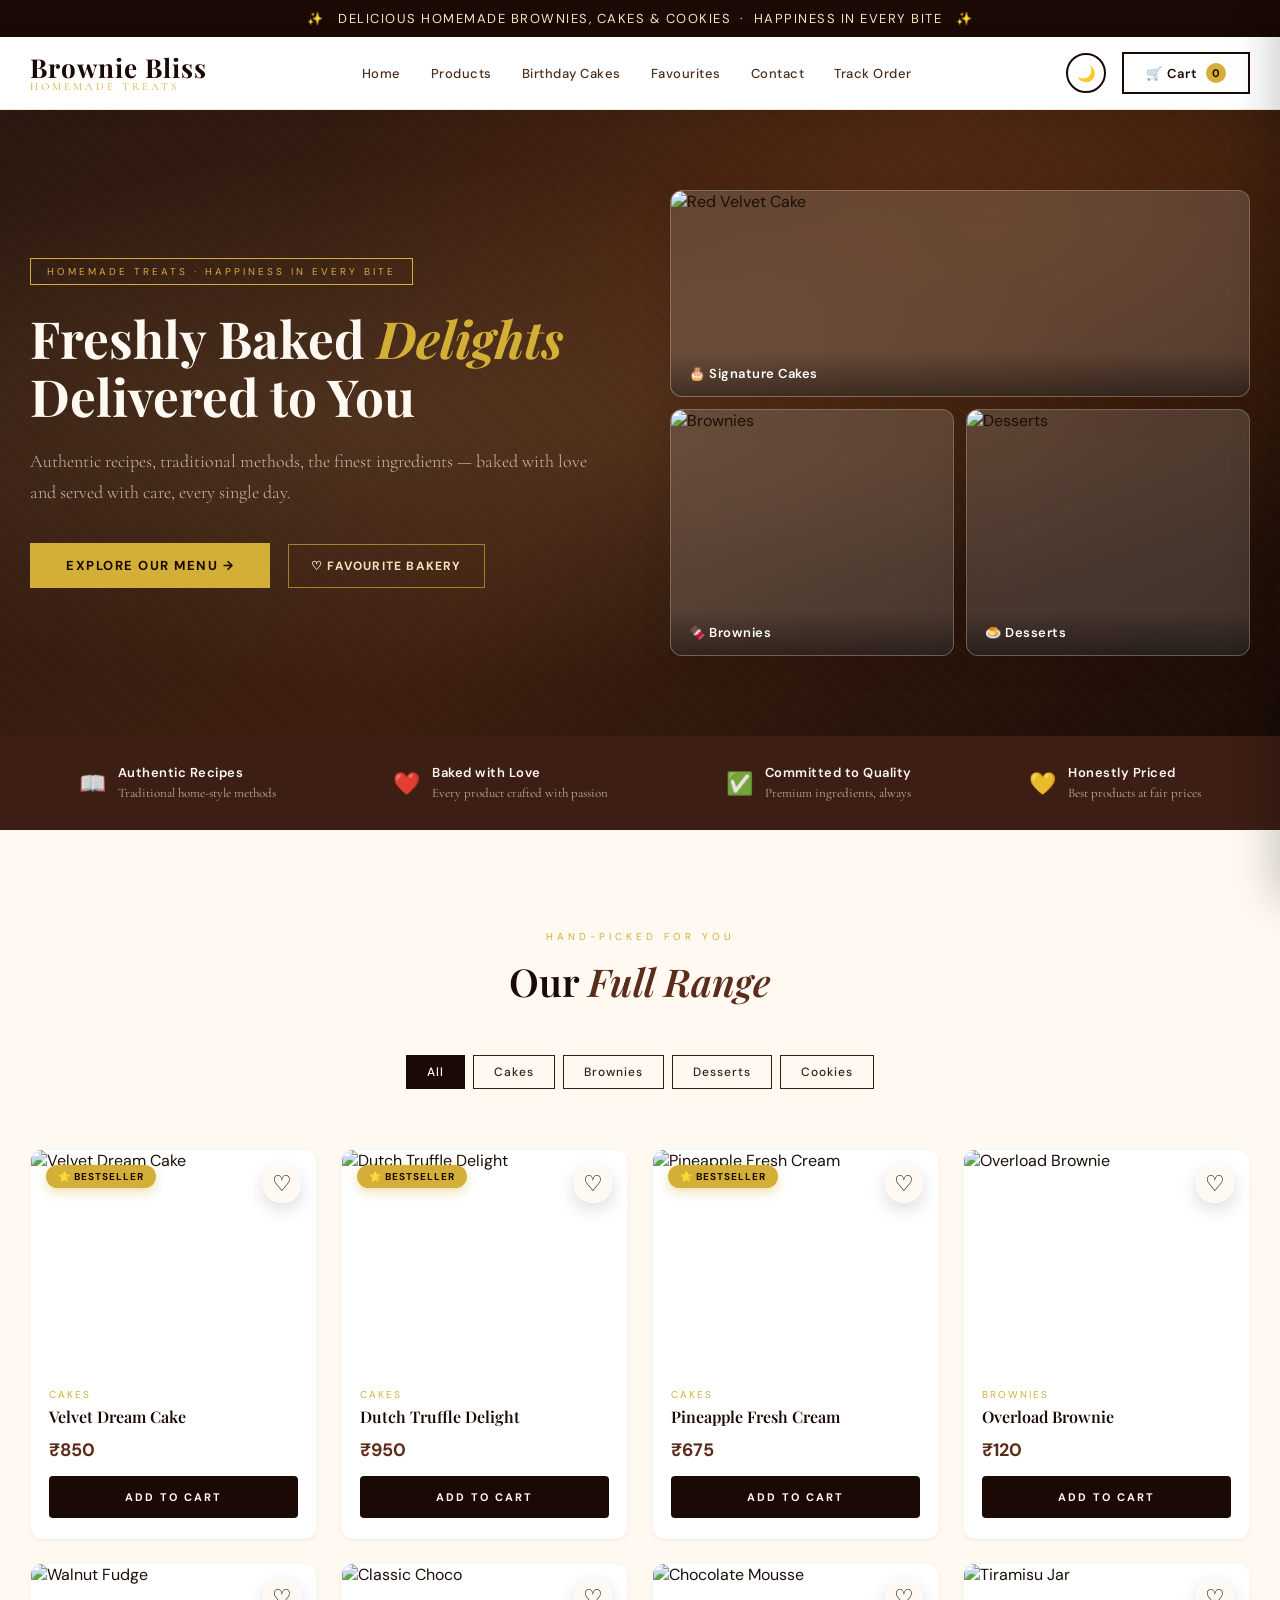
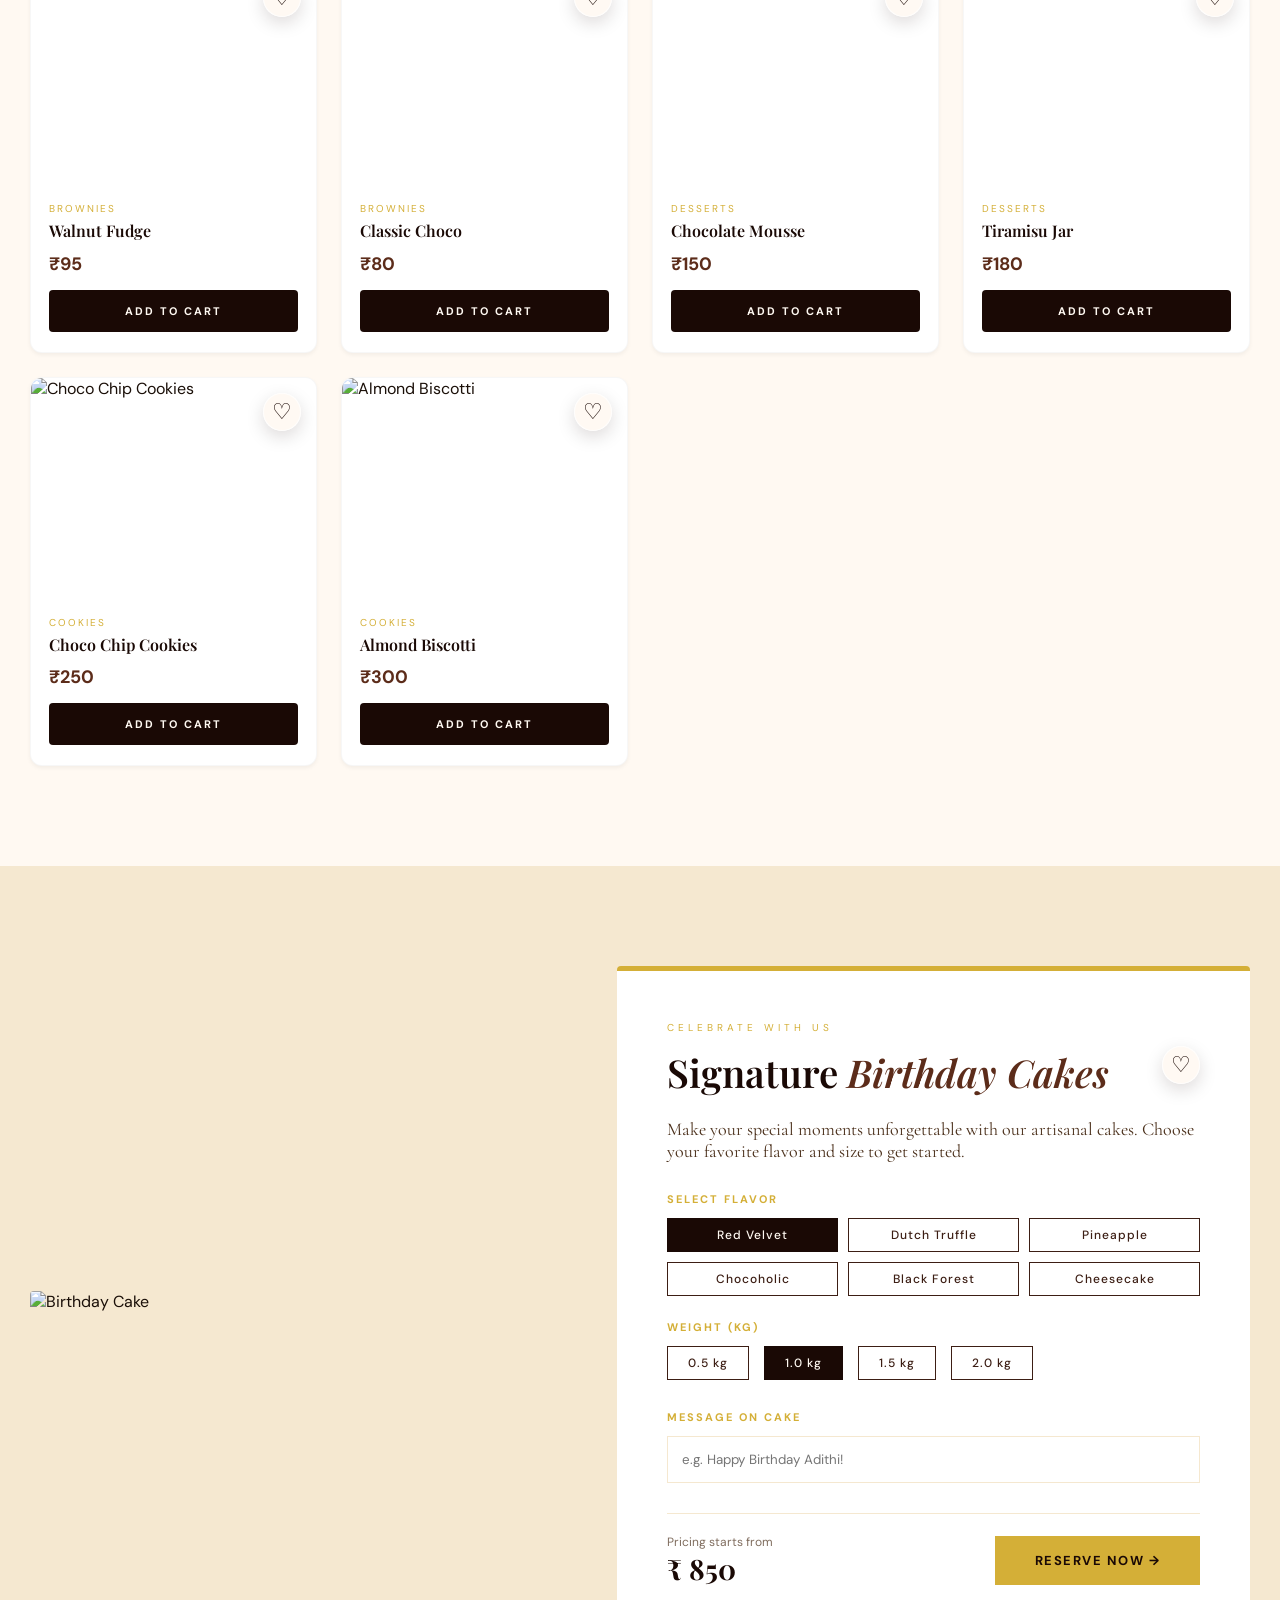
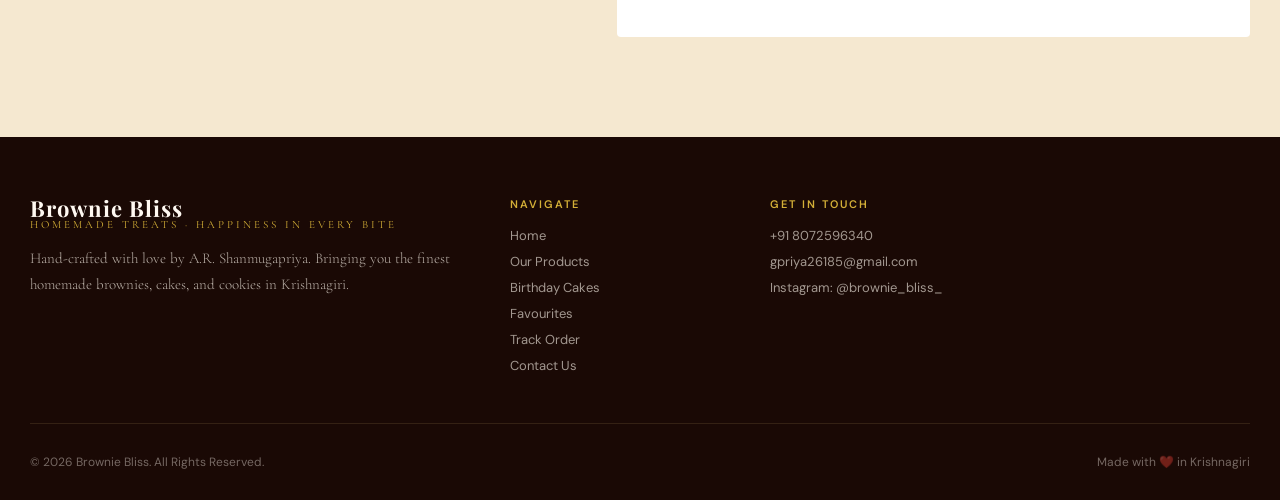
==== public/index.html @ a98843c2 "Add favourite feature UI" ====
<!DOCTYPE html>
<html lang="en">

<head>
  <meta charset="UTF-8">
  <meta name="viewport" content="width=device-width, initial-scale=1.0">
  <title>Brownie Bliss — Happiness in Every Bite</title>
  <link
    href="https://fonts.googleapis.com/css2?family=Playfair+Display:ital,wght@0,400;0,600;0,700;1,400&family=Cormorant+Garamond:wght@300;400;500&family=DM+Sans:wght@300;400;500&display=swap"
    rel="stylesheet">
  <link rel="stylesheet" href="style.css">
  <!-- Theme init: sets dark class synchronously before first paint (no flash) -->
  <script>
    (function () {
      try {
        var t = localStorage.getItem('bb_theme') || 'light';
        if (t === 'dark') document.documentElement.classList.add('dark');
      } catch (_) {}
    })();
  </script>
</head>

<body id="home">

  <!-- ANNOUNCEMENT -->
  <div class="announcement">✨ &nbsp; DELICIOUS HOMEMADE BROWNIES, CAKES & COOKIES &nbsp;·&nbsp; HAPPINESS IN EVERY
    BITE &nbsp; ✨</div>

  <!-- HEADER -->
  <header>
    <div class="header-inner">
      <a href="index.html" class="logo">
        <span class="logo-name">Brownie Bliss</span>
        <span class="logo-sub">Homemade Treats</span>
      </a>
      <nav>
        <a href="index.html#home">Home</a>
        <a href="index.html#products">Products</a>
        <a href="index.html#birthday">Birthday Cakes</a>
        <a href="favourites.html">Favourites <span class="nav-count" data-favourites-count style="display:none">0</span></a>
        <a href="index.html#contact">Contact</a>
        <a href="track.html">Track Order</a>
      </nav>
      <div class="header-actions">
        <button id="themeToggleBtn" class="theme-toggle-btn" onclick="toggleTheme()"
          aria-label="Toggle dark mode" title="Toggle dark mode">
          <span id="themeIcon">🌙</span>
        </button>
        <button class="cart-btn" onclick="openCart()">
          🛒 Cart
          <span class="cart-count" id="cartBadge">0</span>
        </button>
      </div>
    </div>
  </header>

  <!-- HERO -->
  <section class="hero">
    <div class="hero-bg"></div>
    <div class="hero-pattern"></div>
    <div class="hero-content">
      <div class="hero-text">
        <span class="hero-badge">Homemade Treats · Happiness in every bite</span>
        <h1 class="hero-title">
          Freshly Baked <em>Delights</em><br>Delivered to You
        </h1>
        <p class="hero-desc">Authentic recipes, traditional methods, the finest ingredients — baked with love
          and served
          with care, every single day.</p>
        <a href="#products" class="hero-cta" style="text-decoration: none;">
          Explore Our Menu &rarr;
        </a>
        <button class="hero-favourite-btn"
          type="button"
          data-fav-type="bakeries"
          data-fav-id="brownie-bliss"
          aria-pressed="false"
          onclick="toggleBakeryFavourite()">
          &#9825; Favourite Bakery
        </button>
      </div>
      <div class="hero-visual">
        <div class="hero-card">
          <img src="https://theobroma.in/cdn/shop/files/redvelvet-theo.jpg?v=1701321860" alt="Red Velvet Cake">
          <div class="hero-card-label">🎂 Signature Cakes</div>
        </div>
        <div class="hero-card">
          <img src="https://theobroma.in/cdn/shop/files/OverloadBrownie_400x400.jpg?v=1711183338" alt="Brownies">
          <div class="hero-card-label">🍫 Brownies</div>
        </div>
        <div class="hero-card">
          <img src="https://theobroma.in/cdn/shop/files/Delicacies-04.jpg?v=1681320427" alt="Desserts">
          <div class="hero-card-label">🍮 Desserts</div>
        </div>
      </div>
    </div>
  </section>

  <!-- VALUES STRIP -->
  <div class="values-strip" id="about">
    <div class="values-inner">
      <div class="value-item">
        <span class="value-icon">📖</span>
        <div class="value-text">
          <strong>Authentic Recipes</strong>
          <span>Traditional home-style methods</span>
        </div>
      </div>
      <div class="value-item">
        <span class="value-icon">❤️</span>
        <div class="value-text">
          <strong>Baked with Love</strong>
          <span>Every product crafted with passion</span>
        </div>
      </div>
      <div class="value-item">
        <span class="value-icon">✅</span>
        <div class="value-text">
          <strong>Committed to Quality</strong>
          <span>Premium ingredients, always</span>
        </div>
      </div>
      <div class="value-item">
        <span class="value-icon">💛</span>
        <div class="value-text">
          <strong>Honestly Priced</strong>
          <span>Best products at fair prices</span>
        </div>
      </div>
    </div>
  </div>



  <!-- PRODUCTS SECTION -->
  <section class="products-section" id="products" style="padding: 100px 30px; background: var(--cream);">
    <div class="products-inner">
      <div class="section-header">
        <span class="section-label">Hand-picked for you</span>
        <h2 class="section-title">Our <em>Full Range</em></h2>
      </div>

      <div class="filter-tabs" style="margin-bottom: 60px;">
        <button class="filter-tab active" onclick="filterProducts('all', this)">All</button>
        <button class="filter-tab" onclick="filterProducts('cakes', this)">Cakes</button>
        <button class="filter-tab" onclick="filterProducts('brownies', this)">Brownies</button>
        <button class="filter-tab" onclick="filterProducts('desserts', this)">Desserts</button>
        <button class="filter-tab" onclick="filterProducts('cookies', this)">Cookies</button>
      </div>

      <div class="products-grid" id="productsGrid"></div>
    </div>
  </section>

  <!-- BIRTHDAY CAKES SECTION -->
  <section class="birthday-section" id="birthday"
    style="padding: 100px 30px; background: var(--cream-dark); min-height: 80vh;">
    <div
      style="max-width: 1300px; margin: 0 auto; display: grid; grid-template-columns: 1fr 1.2fr; gap: 60px; align-items: center;">
      <div class="birthday-visual">
        <img id="birthdayCakeImg" src="https://theobroma.in/cdn/shop/files/redvelvet-theo.jpg?v=1701321860"
          alt="Birthday Cake"
          style="width: 100%; height: 550px; object-fit: cover; border-radius: 4px; box-shadow: var(--shadow);">
      </div>
      <div class="birthday-card"
        style="background: var(--white); padding: 50px; border-radius: 4px; box-shadow: var(--shadow); border-top: 5px solid var(--gold);">
        <span class="section-label">Celebrate with Us</span>
        <div class="birthday-title-row">
          <h2 class="section-title" style="margin-bottom: 20px;">Signature <em>Birthday Cakes</em></h2>
          <button id="birthdayFavoriteBtn" class="favorite-btn favorite-btn-inline" type="button"
            aria-label="Toggle birthday cake favourite" aria-pressed="false" onclick="toggleBirthdayFavourite()">&#9825;</button>
        </div>
        <p
          style="margin-bottom: 30px; color: var(--text-mid); font-family: 'Cormorant Garamond', serif; font-size: 18px;">
          Make your special moments unforgettable with our artisanal cakes. Choose your favorite flavor and
          size to get
          started.
        </p>

        <div style="margin-bottom: 24px;">
          <label
            style="display: block; font-size: 11px; letter-spacing: 2px; text-transform: uppercase; color: var(--gold); margin-bottom: 12px; font-weight: 700;">Select
            Flavor</label>
          <div style="display: grid; grid-template-columns: repeat(3, 1fr); gap: 10px;">
  <button class="filter-tab flavor-btn active" onclick="updateBirthdayCake('Red Velvet')">
    Red Velvet
  </button>

  <button class="filter-tab flavor-btn" onclick="updateBirthdayCake('Dutch Truffle')">
    Dutch Truffle
  </button>

  <button class="filter-tab flavor-btn" onclick="updateBirthdayCake('Pineapple')">
    Pineapple
  </button>

  <button class="filter-tab flavor-btn" onclick="updateBirthdayCake('Chocoholic')">
    Chocoholic
  </button>

  <button class="filter-tab flavor-btn" onclick="updateBirthdayCake('Black Forest')">
    Black Forest
  </button>

  <button class="filter-tab flavor-btn" onclick="updateBirthdayCake('Cheesecake')">
    Cheesecake
  </button>
</div>
        </div>

        <div style="margin-bottom: 30px;">
          <label
            style="display: block; font-size: 11px; letter-spacing: 2px; text-transform: uppercase; color: var(--gold); margin-bottom: 12px; font-weight: 700;">Weight
            (kg)</label>
          <div style="display: flex; gap: 15px;">
            <button class="filter-tab" onclick="setCakeWeight('0.5')">0.5 kg</button>
            <button class="filter-tab active" onclick="setCakeWeight('1.0')">1.0 kg</button>
            <button class="filter-tab" onclick="setCakeWeight('1.5')">1.5 kg</button>
            <button class="filter-tab" onclick="setCakeWeight('2.0')">2.0 kg</button>
          </div>
        </div>

        <div style="margin-bottom: 30px;">
          <label
            style="display: block; font-size: 11px; letter-spacing: 2px; text-transform: uppercase; color: var(--gold); margin-bottom: 12px; font-weight: 700;">Message
            on Cake</label>
          <input type="text" id="cakeMessage" placeholder="e.g. Happy Birthday Adithi!"
            style="width: 100%; padding: 14px; border: 1px solid var(--cream-dark); outline: none; font-family: 'DM Sans', sans-serif;">
        </div>

        <div
          style="display: flex; justify-content: space-between; align-items: center; padding-top: 20px; border-top: 1px solid var(--cream-dark);">
          <div>
            <span style="display: block; font-size: 12px; color: var(--text-mid); opacity: 0.7;">Pricing
              starts
              from</span>
            <span id="cakePrice"
              style="font-family: 'Playfair Display', serif; font-size: 28px; font-weight: 700; color: var(--brown-dark);">₹
              850</span>
          </div>
          <button class="hero-cta" style="padding: 16px 40px;" onclick="addBirthdayToCart()">
            Reserve Now &rarr;
          </button>
        </div>
      </div>
    </div>
  </section>

  <!-- FOOTER -->
  <footer id="contact">
    <div class="footer-inner">
      <div class="footer-top">
        <div class="footer-brand">
          <div class="logo">
            <span class="logo-name">Brownie Bliss</span>
            <span class="logo-sub">Homemade Treats · Happiness in every bite</span>
          </div>
          <p>Hand-crafted with love by A.R. Shanmugapriya. Bringing you the finest homemade brownies, cakes,
            and cookies in Krishnagiri.</p>
        </div>
        <div class="footer-col">
          <h4>Navigate</h4>
          <a href="#home">Home</a>
          <a href="#products">Our Products</a>
          <a href="#birthday">Birthday Cakes</a>
          <a href="favourites.html">Favourites</a>
          <a href="track.html">Track Order</a>
          <a href="#contact">Contact Us</a>
        </div>
        <div class="footer-col" style="display: none;">
          <h4>Information</h4>
          <a href="#">Privacy Policy</a>
          <a href="#">Refund Policy</a>
        </div>
        <div class="footer-col">
          <h4>Get In Touch</h4>
          <a href="tel:08072596340">+91 8072596340</a>
          <a href="mailto:gpriya26185@gmail.com">gpriya26185@gmail.com</a>
          <a href="https://instagram.com/brownie_bliss_" target="_blank">Instagram: @brownie_bliss_</a>
        </div>
      </div>
      <div class="footer-bottom">
        <span>© 2026 Brownie Bliss. All Rights Reserved.</span>
        <span>Made with ❤️ in Krishnagiri</span>
      </div>
    </div>
  </footer>

  <!-- SHARED COMPONENTS -->
  <div class="cart-overlay" id="cartOverlay" onclick="closeCart()"></div>
  <div class="cart-sidebar" id="cartSidebar">
    <div class="cart-header">
      <span class="cart-title">Your Cart 🛒</span>
      <button class="cart-close" onclick="closeCart()">✕</button>
    </div>
    <div class="cart-items" id="cartItems"></div>
    <div class="cart-footer" id="cartFooter" style="display:none">
      <div class="cart-total">
        <span class="cart-total-label">Total Amount</span>
        <span class="cart-total-amt" id="cartTotal">₹0</span>
      </div>
      <button class="whatsapp-btn" onclick="sendToWhatsApp()">
        Order via WhatsApp
      </button>
      <p class="whatsapp-note">You'll be redirected to WhatsApp to confirm your order</p>
    </div>
  </div>

  <!-- TOAST -->
  <div class="toast" id="toast"></div>

  <script src="script.js"></script>
</body>

</html>
---- public/style.css ----
html {
  scroll-behavior: smooth;
}

:root {
  --brown-dark: #1A0905;
  --brown-mid: #3C1E14;
  --brown-warm: #5C2C1A;
  --brand-red: #8B0000;
  --gold: #D4AF37;
  --gold-light: #F4E4BC;
  --cream: #FFF9F2;
  --cream-dark: #F5E8D0;
  --text-dark: #1a0f08;
  --text-mid: #4a2f1a;
  --white: #fff;
  --shadow-sm: 0 2px 4px rgba(26, 9, 5, 0.05);
  --shadow-md: 0 10px 30px rgba(26, 9, 5, 0.1);
  --shadow-lg: 0 20px 50px rgba(26, 9, 5, 0.15);
  --radius-sm: 4px;
  --radius-md: 12px;
  --radius-lg: 20px;
  --glass: rgba(255, 255, 255, 0.15);
  --glass-border: rgba(255, 255, 255, 0.2);
}

* {
  margin: 0;
  padding: 0;
  box-sizing: border-box;
}

body {
  background: var(--cream);
  color: var(--text-dark);
  font-family: 'DM Sans', sans-serif;
  overflow-x: hidden;
}

/* ANNOUNCEMENT BAR */
.announcement {
  background: var(--brown-dark);
  color: var(--gold-light);
  text-align: center;
  padding: 10px 20px;
  font-size: 13px;
  letter-spacing: 1.5px;
  font-family: 'DM Sans', sans-serif;
  font-weight: 400;
}

/* HEADER */
header {
  background: var(--white);
  border-bottom: 1px solid var(--cream-dark);
  position: sticky;
  top: 0;
  z-index: 1000;
  box-shadow: 0 2px 20px rgba(44, 24, 16, 0.08);
}

.header-inner {
  max-width: 1300px;
  margin: 0 auto;
  padding: 0 30px;
  display: flex;
  align-items: center;
  justify-content: space-between;
  height: 72px;
}

.logo {
  display: flex;
  flex-direction: column;
  line-height: 1;
}

.logo-name {
  font-family: 'Playfair Display', serif;
  font-size: 26px;
  font-weight: 700;
  color: var(--brown-dark);
  letter-spacing: 1px;
}

.logo-sub {
  font-family: 'Cormorant Garamond', serif;
  font-size: 11px;
  letter-spacing: 3px;
  color: var(--gold);
  text-transform: uppercase;
}

nav {
  display: flex;
  gap: 30px;
  align-items: center;
}

nav a {
  text-decoration: none;
  color: var(--text-mid);
  font-size: 13px;
  letter-spacing: 0.5px;
  font-weight: 500;
  transition: color 0.2s;
  position: relative;
}

nav a::after {
  content: '';
  position: absolute;
  bottom: -3px;
  left: 0;
  right: 0;
  height: 1px;
  background: var(--gold);
  transform: scaleX(0);
  transition: transform 0.25s;
}

nav a:hover::after {
  transform: scaleX(1);
}

nav a:hover {
  color: var(--brown-dark);
}

.header-actions {
  display: flex;
  gap: 16px;
  align-items: center;
}

.cart-btn {
  position: relative;
  background: none;
  border: 2px solid var(--brown-dark);
  color: var(--brown-dark);
  padding: 9px 22px;
  font-family: 'DM Sans', sans-serif;
  font-size: 13px;
  font-weight: 600;
  letter-spacing: 1px;
  cursor: pointer;
  transition: all 0.2s;
  border-radius: 0;
  display: flex;
  align-items: center;
  gap: 8px;
}

.cart-btn:hover {
  background: var(--brown-dark);
  color: var(--white);
}

.cart-count {
  background: var(--gold);
  color: var(--brown-dark);
  border-radius: 50%;
  width: 20px;
  height: 20px;
  font-size: 11px;
  font-weight: 700;
  display: flex;
  align-items: center;
  justify-content: center;
}

/* HERO */
.hero {
  background: var(--brown-dark);
  position: relative;
  overflow: hidden;
  min-height: 520px;
  display: flex;
  align-items: center;
}

.hero-bg {
  position: absolute;
  inset: 0;
  background:
    radial-gradient(ellipse at 30% 50%, rgba(201, 169, 110, 0.15) 0%, transparent 60%),
    radial-gradient(ellipse at 80% 20%, rgba(139, 69, 19, 0.3) 0%, transparent 50%),
    linear-gradient(135deg, #2C1810 0%, #3d1f10 50%, #1a0c06 100%);
}

.hero-pattern {
  position: absolute;
  inset: 0;
  opacity: 0.04;
  background-image: repeating-linear-gradient(45deg, var(--gold) 0, var(--gold) 1px, transparent 0, transparent 50%);
  background-size: 20px 20px;
}

.hero-content {
  position: relative;
  max-width: 1300px;
  margin: 0 auto;
  padding: 80px 30px;
  display: grid;
  grid-template-columns: 1fr 1fr;
  gap: 60px;
  align-items: center;
  width: 100%;
}

.hero-text {
  color: var(--white);
}

.hero-badge {
  display: inline-block;
  border: 1px solid var(--gold);
  color: var(--gold);
  font-size: 10px;
  letter-spacing: 3px;
  text-transform: uppercase;
  padding: 6px 16px;
  margin-bottom: 24px;
  font-family: 'DM Sans', sans-serif;
}

.hero-title {
  font-family: 'Playfair Display', serif;
  font-size: clamp(36px, 4vw, 56px);
  font-weight: 700;
  line-height: 1.15;
  color: var(--cream);
  margin-bottom: 20px;
}

.hero-title em {
  font-style: italic;
  color: var(--gold);
}

.hero-desc {
  font-family: 'Cormorant Garamond', serif;
  font-size: 18px;
  color: rgba(253, 246, 237, 0.7);
  line-height: 1.7;
  margin-bottom: 36px;
  font-weight: 300;
}

.hero-cta {
  display: inline-flex;
  align-items: center;
  gap: 12px;
  background: var(--gold);
  color: var(--brown-dark);
  padding: 14px 36px;
  text-decoration: none;
  font-size: 13px;
  font-weight: 700;
  letter-spacing: 1.5px;
  text-transform: uppercase;
  transition: all 0.25s;
  font-family: 'DM Sans', sans-serif;
  cursor: pointer;
  border: none;
}

.hero-cta:hover {
  background: var(--cream);
  transform: translateY(-2px);
  box-shadow: 0 8px 24px rgba(0, 0, 0, 0.3);
}

.hero-visual {
  display: grid;
  grid-template-columns: 1fr 1fr;
  gap: 12px;
}

.hero-card {
  background: var(--glass);
  backdrop-filter: blur(14px);
  -webkit-backdrop-filter: blur(14px);
  border: 1px solid var(--glass-border);
  border-radius: var(--radius-md);
  overflow: hidden;
  cursor: pointer;
  transition: all 0.4s cubic-bezier(0.165, 0.84, 0.44, 1);
  box-shadow: var(--shadow-md);
}

.hero-card:hover {
  transform: translateY(-8px) scale(1.02);
  box-shadow: var(--shadow-lg);
  border-color: rgba(212, 175, 55, 0.4);
}

.hero-card:first-child {
  grid-column: span 2;
}

.hero-card img {
  width: 100%;
  height: 200px;
  object-fit: cover;
  display: block;
}

.hero-card:first-child img {
  height: 160px;
}

.hero-card-label {
  padding: 14px 18px;
  font-family: 'DM Sans', sans-serif;
  font-size: 13px;
  font-weight: 600;
  color: #fff;
  letter-spacing: 0.5px;
  background: linear-gradient(to bottom, rgba(0, 0, 0, 0), rgba(0, 0, 0, 0.4));
}

/* VALUES STRIP */
.values-strip {
  background: var(--brown-mid);
  padding: 28px 30px;
}

.values-inner {
  max-width: 1300px;
  margin: 0 auto;
  display: flex;
  justify-content: space-around;
  flex-wrap: wrap;
  gap: 20px;
}

.value-item {
  display: flex;
  align-items: center;
  gap: 12px;
  color: var(--cream);
}

.value-icon {
  font-size: 22px;
  opacity: 0.9;
}

.value-text strong {
  display: block;
  font-size: 13px;
  font-weight: 600;
  letter-spacing: 0.5px;
  font-family: 'DM Sans', sans-serif;
}

.value-text span {
  font-size: 11px;
  opacity: 0.65;
  font-family: 'Cormorant Garamond', serif;
  font-size: 13px;
}

/* SECTION TITLES */
.section-header {
  text-align: center;
  margin-bottom: 48px;
}

.section-label {
  font-family: 'DM Sans', sans-serif;
  font-size: 10px;
  letter-spacing: 4px;
  color: var(--gold);
  text-transform: uppercase;
  margin-bottom: 12px;
  display: block;
}

.section-title {
  font-family: 'Playfair Display', serif;
  font-size: clamp(28px, 3vw, 40px);
  font-weight: 600;
  color: var(--brown-dark);
}

.section-title em {
  font-style: italic;
  color: var(--brown-warm);
}

/* CATEGORIES */
.categories-section {
  padding: 80px 30px;
  max-width: 1300px;
  margin: 0 auto;
}

.categories-grid {
  display: grid;
  grid-template-columns: repeat(4, 1fr);
  gap: 20px;
}

.cat-card {
  position: relative;
  overflow: hidden;
  cursor: pointer;
  border-radius: var(--radius-md);
  box-shadow: var(--shadow-md);
  aspect-ratio: 3/4;
  transition: all 0.4s ease;
}

.cat-card:hover {
  transform: translateY(-5px);
  box-shadow: var(--shadow-lg);
}

.cat-card img {
  width: 100%;
  height: 100%;
  object-fit: cover;
  transition: transform 0.4s ease;
  display: block;
}

.cat-card:hover img {
  transform: scale(1.07);
}

.cat-overlay {
  position: absolute;
  inset: 0;
  background: linear-gradient(to top, rgba(44, 24, 16, 0.85) 0%, rgba(44, 24, 16, 0.1) 60%, transparent 100%);
  display: flex;
  flex-direction: column;
  justify-content: flex-end;
  padding: 24px 20px;
  transition: background 0.3s;
}

.cat-card:hover .cat-overlay {
  background: linear-gradient(to top, rgba(44, 24, 16, 0.95) 0%, rgba(44, 24, 16, 0.3) 60%, transparent 100%);
}

.cat-name {
  font-family: 'Playfair Display', serif;
  font-size: 20px;
  font-weight: 600;
  color: var(--white);
  margin-bottom: 6px;
}

.cat-count {
  font-size: 12px;
  color: var(--gold-light);
  letter-spacing: 1px;
  font-family: 'DM Sans', sans-serif;
}

.cat-arrow {
  position: absolute;
  top: 16px;
  right: 16px;
  width: 32px;
  height: 32px;
  background: rgba(255, 255, 255, 0.1);
  border: 1px solid rgba(255, 255, 255, 0.3);
  border-radius: 50%;
  display: flex;
  align-items: center;
  justify-content: center;
  color: white;
  font-size: 14px;
  opacity: 0;
  transition: opacity 0.2s;
}

.cat-card:hover .cat-arrow {
  opacity: 1;
}

/* PRODUCTS SECTION */
.products-section {
  background: var(--cream-dark);
  padding: 80px 30px;
}

.products-inner {
  max-width: 1300px;
  margin: 0 auto;
}

/* FILTER TABS */
.filter-tabs {
  display: flex;
  gap: 8px;
  justify-content: center;
  margin-bottom: 40px;
  flex-wrap: wrap;
}

.filter-tab {
  padding: 8px 20px;
  border: 1px solid var(--brown-mid);
  background: none;
  color: var(--brown-mid);
  font-family: 'DM Sans', sans-serif;
  font-size: 12px;
  letter-spacing: 1px;
  cursor: pointer;
  transition: all 0.2s;
  font-weight: 500;
}

.filter-tab.active,
.filter-tab:hover {
  background: var(--brown-dark);
  color: var(--cream);
  border-color: var(--brown-dark);
}

.products-grid {
  display: grid;
  grid-template-columns: repeat(4, 1fr);
  gap: 24px;
}

.product-card {
  background: var(--white);
  border-radius: var(--radius-md);
  overflow: hidden;
  box-shadow: var(--shadow-sm);
  transition: all 0.4s cubic-bezier(0.165, 0.84, 0.44, 1);
  position: relative;
  border: 1px solid rgba(0, 0, 0, 0.03);
}

.product-card:hover {
  transform: translateY(-10px);
  box-shadow: var(--shadow-lg);
  border-color: rgba(0, 0, 0, 0.06);
}

.product-img-wrap {
  position: relative;
  overflow: hidden;
}

.product-img-wrap img {
  width: 100%;
  height: 220px;
  object-fit: cover;
  display: block;
  transition: transform 0.4s;
}

.product-card:hover .product-img-wrap img {
  transform: scale(1.05);
}

.bestseller-badge {
  position: absolute;
  top: 15px;
  left: 15px;
  background: var(--gold);
  color: var(--brown-dark);
  font-size: 10px;
  letter-spacing: 1px;
  text-transform: uppercase;
  padding: 5px 12px;
  font-weight: 700;
  font-family: 'DM Sans', sans-serif;
  border-radius: 30px;
  box-shadow: 0 4px 12px rgba(212, 175, 55, 0.4);
  z-index: 10;
}

.favorite-btn {
  position: absolute;
  top: 15px;
  right: 15px;
  width: 38px;
  height: 38px;
  border: 1px solid rgba(255, 255, 255, 0.7);
  background: rgba(255, 249, 242, 0.92);
  color: var(--brown-dark);
  border-radius: 50%;
  font-size: 22px;
  line-height: 1;
  cursor: pointer;
  z-index: 12;
  display: inline-flex;
  align-items: center;
  justify-content: center;
  box-shadow: 0 6px 18px rgba(26, 9, 5, 0.15);
  transition: transform 0.2s, background 0.2s, color 0.2s;
}

.favorite-btn:hover {
  transform: translateY(-2px) scale(1.04);
  background: var(--gold-light);
}

.favorite-btn.active {
  background: var(--gold);
  color: var(--brown-dark);
  border-color: var(--gold);
}

.favorite-btn-inline {
  position: static;
  flex: 0 0 auto;
  margin-left: 12px;
}

.birthday-title-row {
  display: flex;
  align-items: flex-start;
  justify-content: space-between;
  gap: 16px;
}

.hero-favourite-btn {
  display: inline-flex;
  align-items: center;
  justify-content: center;
  gap: 10px;
  margin-left: 14px;
  padding: 13px 22px;
  border: 1px solid rgba(212, 175, 55, 0.65);
  background: transparent;
  color: var(--gold-light);
  font-family: 'DM Sans', sans-serif;
  font-size: 12px;
  font-weight: 700;
  letter-spacing: 1.2px;
  text-transform: uppercase;
  cursor: pointer;
  transition: all 0.25s;
}

.hero-favourite-btn:hover,
.hero-favourite-btn.active {
  background: var(--gold);
  color: var(--brown-dark);
}

.nav-count {
  min-width: 18px;
  height: 18px;
  margin-left: 4px;
  border-radius: 50%;
  background: var(--gold);
  color: var(--brown-dark);
  font-size: 10px;
  font-weight: 700;
  align-items: center;
  justify-content: center;
  vertical-align: middle;
}

.product-info {
  padding: 18px 18px 20px;
}

.product-category {
  font-size: 10px;
  letter-spacing: 2px;
  color: var(--gold);
  text-transform: uppercase;
  font-family: 'DM Sans', sans-serif;
  margin-bottom: 6px;
}

.product-name {
  font-family: 'Playfair Display', serif;
  font-size: 16px;
  font-weight: 600;
  color: var(--brown-dark);
  margin-bottom: 10px;
  line-height: 1.3;
}

.product-price {
  font-family: 'DM Sans', sans-serif;
  font-size: 18px;
  font-weight: 700;
  color: var(--brown-warm);
  margin-bottom: 14px;
}

.add-to-cart {
  width: 100%;
  padding: 14px;
  background: var(--brown-dark);
  color: var(--cream);
  border: none;
  font-family: 'DM Sans', sans-serif;
  font-size: 11px;
  letter-spacing: 2px;
  text-transform: uppercase;
  font-weight: 700;
  cursor: pointer;
  transition: all 0.3s;
  display: flex;
  align-items: center;
  justify-content: center;
  gap: 8px;
  border-radius: var(--radius-sm);
}

.add-to-cart:hover {
  background: var(--brown-mid);
  gap: 12px;
  letter-spacing: 2.5px;
}

.add-to-cart.added {
  background: #2d6a2d;
  color: white;
}

/* FAVOURITES */
.favourites-page {
  background: var(--cream);
}

.favourites-hero {
  background: var(--cream-dark);
  padding: 70px 30px 56px;
  text-align: center;
  border-bottom: 1px solid rgba(92, 44, 26, 0.08);
}

.favourites-intro {
  max-width: 560px;
  margin: 16px auto 0;
  color: var(--text-mid);
  font-family: 'Cormorant Garamond', serif;
  font-size: 20px;
  line-height: 1.6;
}

.favourites-section {
  padding: 70px 30px 90px;
}

.favourites-group {
  margin-top: 56px;
}

.favourites-group:empty {
  display: none;
}

.favourite-bakeries-grid {
  display: grid;
  grid-template-columns: repeat(auto-fit, minmax(280px, 1fr));
  gap: 24px;
}

.favourite-bakery-card {
  display: grid;
  grid-template-columns: 190px 1fr;
  overflow: hidden;
  background: var(--white);
  border: 1px solid rgba(0, 0, 0, 0.03);
  border-radius: var(--radius-md);
  box-shadow: var(--shadow-sm);
}

.favourite-bakery-card img {
  width: 100%;
  height: 100%;
  min-height: 210px;
  object-fit: cover;
}

.favourite-bakery-info {
  padding: 24px;
}

.favourite-bakery-info h3 {
  font-family: 'Playfair Display', serif;
  font-size: 26px;
  color: var(--brown-dark);
  margin-bottom: 8px;
}

.favourite-bakery-info p {
  color: var(--text-mid);
  margin-bottom: 22px;
}

.favourite-remove {
  max-width: 220px;
}

.favourites-empty {
  max-width: 520px;
  margin: 0 auto;
  padding: 60px 30px;
  background: var(--white);
  border-top: 5px solid var(--gold);
  border-radius: var(--radius-md);
  box-shadow: var(--shadow-md);
  text-align: center;
}

.favourites-empty h2 {
  font-family: 'Playfair Display', serif;
  color: var(--brown-dark);
  margin-bottom: 10px;
}

.favourites-empty p {
  color: var(--text-mid);
  margin-bottom: 26px;
}

/* GIFTING BANNER */
.gifting-section {
  padding: 80px 30px;
  max-width: 1300px;
  margin: 0 auto;
  display: grid;
  grid-template-columns: 1fr 1fr;
  gap: 40px;
  align-items: center;
}

.gifting-text .section-header {
  text-align: left;
  margin-bottom: 24px;
}

.gifting-text p {
  font-family: 'Cormorant Garamond', serif;
  font-size: 18px;
  color: var(--text-mid);
  line-height: 1.8;
  margin-bottom: 30px;
  font-weight: 300;
}

.btn-outline {
  display: inline-block;
  padding: 12px 32px;
  border: 2px solid var(--brown-dark);
  color: var(--brown-dark);
  text-decoration: none;
  font-family: 'DM Sans', sans-serif;
  font-size: 12px;
  letter-spacing: 1.5px;
  text-transform: uppercase;
  font-weight: 600;
  transition: all 0.2s;
  cursor: pointer;
  background: none;
}

.btn-outline:hover {
  background: var(--brown-dark);
  color: var(--cream);
}

.gifting-img {
  border-radius: 2px;
  overflow: hidden;
  box-shadow: var(--shadow);
}

.gifting-img img {
  width: 100%;
  height: 400px;
  object-fit: cover;
  display: block;
}

/* FOOTER */
footer {
  background: var(--brown-dark);
  color: rgba(253, 246, 237, 0.7);
  padding: 60px 30px 30px;
}

.footer-inner {
  max-width: 1300px;
  margin: 0 auto;
}

.footer-top {
  display: grid;
  grid-template-columns: 2fr 1fr 1fr 1fr;
  gap: 40px;
  padding-bottom: 40px;
  border-bottom: 1px solid rgba(201, 169, 110, 0.15);
  margin-bottom: 30px;
}

.footer-brand .logo-name {
  color: var(--cream);
  font-size: 22px;
}

.footer-brand .logo-sub {
  color: var(--gold);
}

.footer-brand p {
  font-size: 13px;
  line-height: 1.7;
  margin-top: 16px;
  font-family: 'Cormorant Garamond', serif;
  font-size: 15px;
  font-weight: 300;
}

.footer-col h4 {
  font-family: 'DM Sans', sans-serif;
  font-size: 11px;
  letter-spacing: 2px;
  text-transform: uppercase;
  color: var(--gold);
  margin-bottom: 16px;
  font-weight: 600;
}

.footer-col a {
  display: block;
  color: rgba(253, 246, 237, 0.6);
  text-decoration: none;
  font-size: 13px;
  margin-bottom: 9px;
  transition: color 0.2s;
  font-family: 'DM Sans', sans-serif;
}

.footer-col a:hover {
  color: var(--gold-light);
}

.footer-bottom {
  display: flex;
  justify-content: space-between;
  align-items: center;
  font-size: 12px;
  color: rgba(253, 246, 237, 0.4);
  font-family: 'DM Sans', sans-serif;
}

/* CART SIDEBAR */
.cart-overlay {
  position: fixed;
  inset: 0;
  background: rgba(0, 0, 0, 0.5);
  z-index: 2000;
  opacity: 0;
  pointer-events: none;
  transition: opacity 0.3s;
}

.cart-overlay.open {
  opacity: 1;
  pointer-events: all;
}

.cart-sidebar {
  position: fixed;
  top: 0;
  right: 0;
  bottom: 0;
  width: 400px;
  background: var(--white);
  z-index: 2001;
  transform: translateX(100%);
  transition: transform 0.35s cubic-bezier(0.4, 0, 0.2, 1);
  display: flex;
  flex-direction: column;
  box-shadow: -8px 0 40px rgba(0, 0, 0, 0.2);
}

.cart-sidebar.open {
  transform: translateX(0);
}

.cart-header {
  padding: 24px 24px 20px;
  border-bottom: 1px solid var(--cream-dark);
  display: flex;
  justify-content: space-between;
  align-items: center;
  background: var(--brown-dark);
  color: var(--cream);
}

.cart-title {
  font-family: 'Playfair Display', serif;
  font-size: 20px;
  font-weight: 600;
}

.cart-close {
  background: none;
  border: none;
  color: var(--cream);
  font-size: 24px;
  cursor: pointer;
  line-height: 1;
  padding: 4px;
  transition: color 0.2s;
}

.cart-close:hover {
  color: var(--gold);
}

.cart-items {
  flex: 1;
  overflow-y: auto;
  padding: 20px 24px;
}

.cart-empty {
  text-align: center;
  padding: 60px 20px;
  color: var(--text-mid);
  font-family: 'Cormorant Garamond', serif;
  font-size: 18px;
  opacity: 0.6;
}

.cart-empty-icon {
  font-size: 48px;
  margin-bottom: 16px;
  display: block;
}

.cart-item {
  display: grid;
  grid-template-columns: 70px 1fr auto;
  gap: 14px;
  align-items: center;
  padding: 14px 0;
  border-bottom: 1px solid var(--cream-dark);
  animation: slideIn 0.2s ease;
}

@keyframes slideIn {
  from {
    opacity: 0;
    transform: translateX(10px);
  }

  to {
    opacity: 1;
    transform: translateX(0);
  }
}

.cart-item img {
  width: 70px;
  height: 70px;
  object-fit: cover;
  border-radius: 2px;
}

.cart-item-name {
  font-family: 'Playfair Display', serif;
  font-size: 14px;
  font-weight: 600;
  color: var(--brown-dark);
  margin-bottom: 4px;
}

.cart-item-price {
  font-size: 13px;
  color: var(--brown-warm);
  font-weight: 600;
  font-family: 'DM Sans', sans-serif;
}

.cart-qty {
  display: flex;
  align-items: center;
  gap: 8px;
  margin-top: 8px;
}

.qty-btn {
  width: 26px;
  height: 26px;
  border: 1px solid var(--brown-mid);
  background: none;
  color: var(--brown-dark);
  cursor: pointer;
  font-size: 14px;
  display: flex;
  align-items: center;
  justify-content: center;
  transition: all 0.15s;
  font-family: 'DM Sans', sans-serif;
}

.qty-btn:hover {
  background: var(--brown-dark);
  color: white;
  border-color: var(--brown-dark);
}

.qty-num {
  font-size: 14px;
  font-weight: 600;
  min-width: 20px;
  text-align: center;
  font-family: 'DM Sans', sans-serif;
}

.cart-item-remove {
  background: none;
  border: none;
  color: #ccc;
  cursor: pointer;
  font-size: 16px;
  padding: 4px;
  transition: color 0.15s;
  align-self: flex-start;
}

.cart-item-remove:hover {
  color: #e53e3e;
}

.cart-footer {
  padding: 20px 24px 28px;
  border-top: 1px solid var(--cream-dark);
  background: var(--cream);
}

.cart-total {
  display: flex;
  justify-content: space-between;
  align-items: center;
  margin-bottom: 18px;
}

.cart-total-label {
  font-family: 'DM Sans', sans-serif;
  font-size: 13px;
  color: var(--text-mid);
  letter-spacing: 1px;
  text-transform: uppercase;
  font-weight: 600;
}

.cart-total-amt {
  font-family: 'Playfair Display', serif;
  font-size: 22px;
  font-weight: 700;
  color: var(--brown-dark);
}

.whatsapp-btn {
  width: 100%;
  padding: 16px;
  background: #25D366;
  color: white;
  border: none;
  font-family: 'DM Sans', sans-serif;
  font-size: 14px;
  font-weight: 700;
  letter-spacing: 1px;
  text-transform: uppercase;
  cursor: pointer;
  display: flex;
  align-items: center;
  justify-content: center;
  gap: 12px;
  transition: all 0.2s;
  border-radius: 2px;
  box-shadow: 0 4px 16px rgba(37, 211, 102, 0.3);
}

.whatsapp-btn:hover {
  background: #20b95a;
  transform: translateY(-1px);
  box-shadow: 0 6px 24px rgba(37, 211, 102, 0.4);
}

.whatsapp-icon {
  font-size: 20px;
}

.whatsapp-note {
  text-align: center;
  font-size: 11px;
  color: var(--text-mid);
  opacity: 0.6;
  margin-top: 10px;
  font-family: 'DM Sans', sans-serif;
}

/* TOAST */
.toast {
  position: fixed;
  bottom: 24px;
  right: 24px;
  background: var(--brown-dark);
  color: var(--cream);
  padding: 14px 20px;
  font-family: 'DM Sans', sans-serif;
  font-size: 13px;
  font-weight: 500;
  border-left: 3px solid var(--gold);
  z-index: 3000;
  transform: translateY(80px);
  opacity: 0;
  transition: all 0.3s cubic-bezier(0.4, 0, 0.2, 1);
  display: flex;
  align-items: center;
  gap: 10px;
  max-width: 300px;
  box-shadow: 0 4px 24px rgba(0, 0, 0, 0.2);
}

.toast.show {
  transform: translateY(0);
  opacity: 1;
}

/* WHATSAPP PHONE MODAL */
.phone-modal-overlay {
  position: fixed;
  inset: 0;
  background: rgba(0, 0, 0, 0.6);
  z-index: 3000;
  display: flex;
  align-items: center;
  justify-content: center;
  opacity: 0;
  pointer-events: none;
  transition: opacity 0.3s;
}

.phone-modal-overlay.open {
  opacity: 1;
  pointer-events: all;
}

.phone-modal {
  background: white;
  padding: 40px 36px;
  max-width: 420px;
  width: 90%;
  box-shadow: 0 20px 60px rgba(0, 0, 0, 0.3);
  transform: scale(0.9);
  transition: transform 0.3s;
}

.phone-modal-overlay.open .phone-modal {
  transform: scale(1);
}

.phone-modal h3 {
  font-family: 'Playfair Display', serif;
  font-size: 22px;
  color: var(--brown-dark);
  margin-bottom: 8px;
}

.phone-modal p {
  font-size: 14px;
  color: var(--text-mid);
  margin-bottom: 24px;
  font-family: 'Cormorant Garamond', serif;
  font-size: 16px;
}

.phone-input-wrap {
  display: flex;
  border: 2px solid var(--cream-dark);
  transition: border-color 0.2s;
  margin-bottom: 16px;
}

.phone-input-wrap:focus-within {
  border-color: var(--gold);
}

.phone-prefix {
  padding: 12px 14px;
  background: var(--cream-dark);
  color: var(--text-mid);
  font-family: 'DM Sans', sans-serif;
  font-size: 14px;
  font-weight: 600;
}

.phone-input {
  flex: 1;
  padding: 12px 14px;
  border: none;
  outline: none;
  font-family: 'DM Sans', sans-serif;
  font-size: 15px;
  color: var(--brown-dark);
  background: white;
}

.modal-actions {
  display: flex;
  gap: 12px;
}

.modal-cancel {
  flex: 1;
  padding: 12px;
  background: none;
  border: 1px solid var(--cream-dark);
  color: var(--text-mid);
  font-family: 'DM Sans', sans-serif;
  font-size: 13px;
  cursor: pointer;
  transition: all 0.2s;
}

.modal-cancel:hover {
  border-color: var(--brown-dark);
}

.modal-confirm {
  flex: 2;
  padding: 12px;
  background: #25D366;
  color: white;
  border: none;
  font-family: 'DM Sans', sans-serif;
  font-size: 13px;
  font-weight: 700;
  cursor: pointer;
  transition: all 0.2s;
  display: flex;
  align-items: center;
  justify-content: center;
  gap: 8px;
  letter-spacing: 0.5px;
}

.modal-confirm:hover {
  background: #20b95a;
}

/* RESPONSIVE */
@media (max-width: 1024px) {
  .hero-content {
    grid-template-columns: 1fr;
    gap: 40px;
    text-align: center;
  }

  .hero-text {
    display: flex;
    flex-direction: column;
    align-items: center;
  }

  .hero-favourite-btn {
    margin: 14px 0 0;
  }

  .hero-visual {
    max-width: 600px;
    margin: 0 auto;
  }

  .admin-body {
    margin: 20px auto;
  }
}

@media (max-width: 900px) {
  .categories-grid {
    grid-template-columns: repeat(2, 1fr);
  }

  .products-grid {
    grid-template-columns: repeat(2, 1fr);
  }

  .favourite-bakery-card {
    grid-template-columns: 1fr;
  }

  .footer-top {
    grid-template-columns: repeat(2, 1fr);
  }

  .gifting-section {
    grid-template-columns: 1fr;
    text-align: center;
  }

  .gifting-text .section-header {
    text-align: center;
  }

  nav {
    display: none;
  }

  .cart-sidebar {
    width: 100%;
  }

  .admin-nav .nav-links {
    display: none;
  }
}

@media (max-width: 600px) {
  .header-inner {
    padding: 0 15px;
  }

  .logo-name {
    font-size: 20px;
  }

  .hero-title {
    font-size: 32px;
  }

  .products-grid {
    grid-template-columns: 1fr;
    gap: 16px;
  }

  .birthday-title-row {
    align-items: center;
  }

  .categories-grid {
    grid-template-columns: 1fr;
  }

  .values-inner {
    justify-content: flex-start;
    overflow-x: auto;
    padding-bottom: 10px;
  }

  .value-item {
    flex-shrink: 0;
  }

  /* Admin Mobile Adjustments */
  .panel-head {
    flex-direction: column;
    align-items: flex-start;
  }

  .orders-filter {
    width: 100%;
    overflow-x: auto;
    display: flex;
    padding-bottom: 8px;
  }

  .of-btn {
    white-space: nowrap;
  }

  .orders-table {
    display: block;
    overflow-x: auto;
  }

  .stat-card {
    padding: 16px;
  }

  .stat-value {
    font-size: 24px;
  }

  .checkout-modal,
  .detail-modal,
  .receipt-modal {
    width: 95%;
    margin: 10px;
  }

  .detail-modal-body {
    padding: 15px;
  }

  .info-grid {
    grid-template-columns: 1fr;
  }
}

/* --- CHECKOUT MODAL --- */
.checkout-overlay {
  position: fixed;
  inset: 0;
  background: rgba(26, 9, 5, 0.4);
  backdrop-filter: blur(4px);
  -webkit-backdrop-filter: blur(4px);
  z-index: 3000;
  display: flex;
  align-items: center;
  justify-content: center;
  opacity: 0;
  pointer-events: none;
  transition: opacity 0.3s;
}

.checkout-overlay.open {
  opacity: 1;
  pointer-events: all;
}

.checkout-modal {
  background: var(--white);
  width: 90%;
  max-width: 480px;
  border-radius: 4px;
  overflow: hidden;
  box-shadow: 0 40px 100px rgba(0, 0, 0, 0.4);
  transform: translateY(20px);
  transition: transform 0.3s;
}

.checkout-overlay.open .checkout-modal {
  transform: translateY(0);
}

.checkout-head {
  padding: 24px 30px;
  border-bottom: 1px solid var(--cream-dark);
  display: flex;
  justify-content: space-between;
  align-items: center;
  background: #faf7f2;
}

.checkout-steps {
  display: flex;
  align-items: center;
  gap: 10px;
}

.step-indicator {
  width: 24px;
  height: 24px;
  border-radius: 50%;
  background: var(--cream-dark);
  color: var(--text-mid);
  font-size: 11px;
  font-weight: 700;
  display: flex;
  align-items: center;
  justify-content: center;
}

.step-indicator.active {
  background: var(--gold);
  color: var(--brown-dark);
}

.step-indicator.done {
  background: var(--brown-dark);
  color: var(--white);
}

.step-line {
  width: 20px;
  height: 2px;
  background: var(--cream-dark);
}

.checkout-close {
  background: none;
  border: none;
  font-size: 20px;
  cursor: pointer;
  color: var(--text-mid);
}

.checkout-body {
  padding: 36px 40px;
}

.checkout-title {
  font-family: 'Playfair Display', serif;
  font-size: 24px;
  color: var(--brown-dark);
  margin-bottom: 8px;
}

.checkout-subtitle {
  font-size: 14px;
  color: var(--text-mid);
  opacity: 0.7;
  margin-bottom: 28px;
}

.form-group {
  margin-bottom: 20px;
}

.form-group label {
  display: block;
  font-size: 11px;
  text-transform: uppercase;
  color: var(--gold);
  letter-spacing: 1px;
  margin-bottom: 8px;
  font-weight: 700;
}

.form-group input,
.form-group textarea {
  width: 100%;
  padding: 12px 16px;
  border: 1px solid var(--cream-dark);
  border-radius: 2px;
  font-family: 'DM Sans', sans-serif;
  font-size: 14px;
  outline: none;
  transition: border-color 0.2s;
}

.form-group input:focus,
.form-group textarea:focus {
  border-color: var(--gold);
}

.phone-input-group {
  display: flex;
  border: 1px solid var(--cream-dark);
}

.phone-input-group .prefix {
  padding: 12px 14px;
  background: #fdf6ed;
  font-size: 14px;
  font-weight: 700;
  color: var(--brown-mid);
}

.phone-input-group input {
  border: none;
}

.otp-container {
  display: flex;
  gap: 10px;
  margin-bottom: 24px;
}

.otp-box {
  width: 100%;
  aspect-ratio: 1;
  text-align: center;
  font-size: 24px;
  font-weight: 700;
  border: 1px solid var(--cream-dark);
  outline: none;
  border-radius: 4px;
}

.otp-box:focus {
  border-color: var(--gold);
  background: #fffcf8;
}

.hidden {
  display: none;
}

.text-link {
  background: none;
  border: none;
  color: var(--gold);
  font-size: 13px;
  text-decoration: underline;
  cursor: pointer;
  margin-top: 20px;
  display: block;
  width: 100%;
}

.confirm-summary {
  background: #faf7f2;
  padding: 24px;
  border-radius: 4px;
  margin-bottom: 28px;
}

.confirm-section {
  margin-bottom: 20px;
}

.confirm-section label {
  display: block;
  font-size: 10px;
  text-transform: uppercase;
  color: var(--gold);
  letter-spacing: 1.5px;
  margin-bottom: 8px;
  font-weight: 700;
}

.confirm-row {
  display: flex;
  justify-content: space-between;
  font-size: 13px;
  margin-bottom: 6px;
}

.confirm-total {
  margin-top: 15px;
  padding-top: 15px;
  border-top: 1px solid var(--cream-dark);
  display: flex;
  justify-content: space-between;
  align-items: center;
}

.confirm-total strong {
  font-size: 20px;
  color: var(--brown-dark);
  font-family: 'Playfair Display', serif;
}

.demo-note {
  background: #fdf6ed;
  border: 1px solid var(--gold);
  padding: 10px;
  font-size: 12px;
  text-align: center;
  color: var(--brown-dark);
}


/* --- ADMIN PANEL STYLES --- */
.admin-page {
  background: #fdfbf8;
}

.admin-nav {
  background: var(--brown-dark);
  padding: 15px 30px;
  display: flex;
  justify-content: space-between;
  align-items: center;
  color: var(--white);
  box-shadow: 0 4px 20px rgba(0, 0, 0, 0.2);
  position: sticky;
  top: 0;
  z-index: 1000;
}

.admin-badge {
  background: var(--gold);
  color: var(--brown-dark);
  padding: 4px 10px;
  font-size: 10px;
  font-weight: 700;
  letter-spacing: 1.5px;
  border-radius: 2px;
}

.admin-body {
  max-width: 1400px;
  margin: 40px auto;
  padding: 0 30px;
}

/* STATS */
.stats-grid {
  display: grid;
  grid-template-columns: repeat(auto-fit, minmax(240px, 1fr));
  gap: 20px;
  margin-bottom: 40px;
}

.stat-card {
  background: var(--white);
  padding: 24px;
  border-radius: 4px;
  box-shadow: 0 2px 12px rgba(44, 24, 16, 0.05);
  border-bottom: 3px solid var(--cream-dark);
}

.stat-label {
  font-size: 12px;
  text-transform: uppercase;
  letter-spacing: 1px;
  color: var(--text-mid);
  opacity: 0.7;
  display: flex;
  justify-content: space-between;
  align-items: center;
  margin-bottom: 12px;
  font-weight: 600;
}

.stat-value {
  font-family: 'Playfair Display', serif;
  font-size: 32px;
  font-weight: 700;
  color: var(--brown-dark);
}

/* ORDERS TABLE */
.orders-panel {
  background: var(--white);
  border-radius: 4px;
  box-shadow: 0 4px 24px rgba(44, 24, 16, 0.08);
  overflow: hidden;
}

.panel-head {
  padding: 30px;
  border-bottom: 1px solid var(--cream-dark);
  display: flex;
  justify-content: space-between;
  align-items: center;
  flex-wrap: wrap;
  gap: 20px;
}

.panel-head h2 {
  font-family: 'Playfair Display', serif;
  color: var(--brown-dark);
}

.of-btn {
  padding: 8px 16px;
  border: 1px solid var(--cream-dark);
  background: none;
  font-family: 'DM Sans', sans-serif;
  font-size: 12px;
  cursor: pointer;
  transition: all 0.2s;
  color: var(--text-mid);
}

.of-btn.active {
  background: var(--brown-dark);
  color: var(--white);
  border-color: var(--brown-dark);
}

.orders-table {
  width: 100%;
  border-collapse: collapse;
  font-family: 'DM Sans', sans-serif;
}

.orders-table th {
  background: #faf7f2;
  text-align: left;
  padding: 16px 20px;
  font-size: 11px;
  text-transform: uppercase;
  letter-spacing: 1px;
  color: var(--gold);
  border-bottom: 1px solid var(--cream-dark);
}

.orders-table td {
  padding: 18px 20px;
  border-bottom: 1px solid #f9f5ef;
  font-size: 14px;
  color: var(--text-dark);
}

.order-id {
  font-weight: 700;
  color: var(--brown-mid);
  font-family: monospace;
  background: #f5f0e8;
  padding: 4px 8px;
  border-radius: 4px;
}

.customer-name {
  font-weight: 600;
  margin-bottom: 2px;
}

.customer-phone {
  font-size: 12px;
  opacity: 0.6;
}

.status-pill {
  padding: 4px 10px;
  border-radius: 20px;
  font-size: 11px;
  font-weight: 700;
  text-transform: uppercase;
}

.pay-paid {
  background: #e6fcf5;
  color: #0ca678;
}

.pay-unpaid {
  background: #fff5f5;
  color: #fa5252;
}

.status-select {
  padding: 6px 12px;
  border-radius: 4px;
  border: 1px solid var(--cream-dark);
  font-family: 'DM Sans', sans-serif;
  background: white;
  outline: none;
}

.action-row {
  display: flex;
  gap: 8px;
}

.btn-confirm {
  background: #25D366;
  color: white;
  border: none;
  padding: 6px 12px;
  border-radius: 4px;
  font-size: 12px;
  font-weight: 600;
  cursor: pointer;
}

.btn-view {
  background: var(--brown-mid);
  color: white;
  border: none;
  padding: 6px 12px;
  border-radius: 4px;
  font-size: 12px;
  font-weight: 600;
  cursor: pointer;
}

/* MODALS */
.detail-modal-overlay {
  position: fixed;
  inset: 0;
  background: rgba(26, 9, 5, 0.8);
  backdrop-filter: blur(4px);
  z-index: 2000;
  display: flex;
  align-items: center;
  justify-content: center;
  opacity: 0;
  pointer-events: none;
  transition: opacity 0.3s;
}

.detail-modal-overlay.open {
  opacity: 1;
  pointer-events: all;
}

.detail-modal {
  background: white;
  width: 90%;
  max-width: 650px;
  border-radius: 4px;
  overflow: hidden;
  box-shadow: 0 40px 100px rgba(0, 0, 0, 0.4);
  transform: translateY(20px);
  transition: transform 0.3s;
}

.detail-modal-overlay.open .detail-modal {
  transform: translateY(0);
}

.detail-modal-head {
  padding: 24px 30px;
  background: #faf7f2;
  border-bottom: 1px solid var(--cream-dark);
  display: flex;
  justify-content: space-between;
  align-items: center;
}

.detail-modal-body {
  padding: 30px;
  max-height: 70vh;
  overflow-y: auto;
}

.detail-modal-foot {
  padding: 24px 30px;
  border-top: 1px solid var(--cream-dark);
  background: #faf7f2;
}

.info-grid {
  display: grid;
  grid-template-columns: 1fr 1fr;
  gap: 24px;
  margin-bottom: 30px;
}

.info-item label {
  display: block;
  font-size: 11px;
  text-transform: uppercase;
  color: var(--gold);
  letter-spacing: 1px;
  margin-bottom: 6px;
  font-weight: 700;
}

.info-item span {
  font-family: 'DM Sans', sans-serif;
  font-size: 15px;
  color: var(--brown-dark);
}

.items-list h4 {
  font-family: 'Playfair Display', serif;
  margin-bottom: 16px;
  border-bottom: 1px solid var(--cream-dark);
  padding-bottom: 8px;
}

.item-row {
  display: flex;
  justify-content: space-between;
  padding: 10px 0;
  font-size: 14px;
  border-bottom: 1px dashed #eee;
}

.items-total {
  margin-top: 20px;
  padding-top: 15px;
  border-top: 2px solid var(--brown-dark);
  display: flex;
  justify-content: space-between;
  font-weight: 700;
  font-size: 18px;
  color: var(--brown-dark);
}

/* RECEIPT SPECIFIC */
.receipt-container {
  padding: 20px;
  background: white;
  border: 1px solid #eee;
  font-family: 'DM Sans', sans-serif;
}

.receipt-head {
  text-align: center;
  margin-bottom: 30px;
}

.receipt-head h2 {
  font-family: 'Playfair Display', serif;
  font-size: 28px;
  color: var(--brown-dark);
}

.receipt-row {
  display: flex;
  justify-content: space-between;
  margin-bottom: 8px;
  font-size: 13px;
}

.receipt-divider {
  margin: 15px 0;
  border: none;
  border-top: 1px dashed #ccc;
}

.receipt-row.total {
  margin-top: 15px;
  font-size: 16px;
  font-weight: 700;
}

.receipt-stamp {
  display: inline-block;
  border: 4px solid #198754;
  color: #198754;
  padding: 5px 15px;
  font-weight: 900;
  transform: rotate(-15deg);
  opacity: 0.6;
  border-radius: 8px;
}

.receipt-foot {
  margin-top: 30px;
  text-align: center;
  font-size: 12px;
  color: #888;
  line-height: 1.6;
}

@media print {
  .no-print {
    display: none !important;
  }

  body {
    background: white;
    padding: 0;
  }

  .receipt-container {
    border: none;
    padding: 0;
  }
}

/* ADMIN SIDEBAR */
.sidebar-overlay {
  position: fixed;
  inset: 0;
  background: rgba(0, 0, 0, 0.6);
  z-index: 2000;
  opacity: 0;
  pointer-events: none;
  transition: opacity 0.3s;
}

.sidebar-overlay.open {
  opacity: 1;
  pointer-events: all;
}

.admin-sidebar {
  position: fixed;
  top: 0;
  left: -280px;
  bottom: 0;
  width: 280px;
  background: var(--brown-dark);
  z-index: 2001;
  display: flex;
  flex-direction: column;
  transition: transform 0.3s cubic-bezier(0.4, 0, 0.2, 1);
  box-shadow: 10px 0 30px rgba(0, 0, 0, 0.3);
}

.admin-sidebar.open {
  transform: translateX(280px);
}

.sidebar-header {
  padding: 24px;
  display: flex;
  justify-content: space-between;
  align-items: center;
  border-bottom: 1px solid rgba(255, 255, 255, 0.1);
}

.sidebar-links {
  flex: 1;
  padding: 24px 0;
  display: flex;
  flex-direction: column;
}

.sidebar-nav-btn {
  background: none;
  border: none;
  color: rgba(253, 246, 237, 0.7);
  font-size: 14px;
  cursor: pointer;
  font-family: 'DM Sans', sans-serif;
  font-weight: 600;
  padding: 16px 24px;
  text-align: left;
  transition: all 0.2s;
  display: block;
  width: 100%;
}

.sidebar-nav-btn:hover {
  background: rgba(255, 255, 255, 0.05);
  color: white;
}

.sidebar-nav-btn.active {
  color: var(--gold);
  background: rgba(212, 175, 55, 0.1);
  border-left: 4px solid var(--gold);
  padding-left: 20px;
}

.sidebar-footer {
  padding: 24px;
  border-top: 1px solid rgba(255, 255, 255, 0.1);
}

/* TRACK ORDER SPECIFIC */
.track-page-body {
  font-family: 'DM Sans', sans-serif;
  background: var(--cream);
  min-height: 100vh;
  display: flex;
  flex-direction: column;
}

.track-content-wrapper {
  flex: 1;
  display: flex;
  align-items: center;
  justify-content: center;
  padding: 60px 20px;
}

.track-container {
  width: 100%;
  max-width: 600px;
  background: var(--white);
  padding: 50px;
  border-radius: var(--radius-md);
  box-shadow: var(--shadow-lg);
  border-top: 5px solid var(--gold);
}

.track-container h2 {
  font-family: 'Playfair Display', serif;
  font-size: 32px;
  color: var(--brown-dark);
  margin-bottom: 10px;
  text-align: center;
}

.track-subtitle {
  color: var(--text-mid);
  margin-bottom: 30px;
  text-align: center;
  font-family: 'Cormorant Garamond', serif;
  font-size: 18px;
}

.track-input-group {
  display: flex;
  gap: 10px;
  margin-bottom: 30px;
}

.track-container input {
  flex: 1;
  padding: 15px 20px;
  border: 1px solid var(--cream-dark);
  border-radius: var(--radius-sm);
  font-size: 16px;
  font-family: 'DM Sans', sans-serif;
  outline: none;
  background: var(--cream);
  color: var(--brown-dark);
}

.track-container input:focus {
  border-color: var(--gold);
  background: var(--white);
}

.track-container button {
  padding: 15px 30px;
  background: var(--brown-dark);
  color: var(--white);
  border: none;
  border-radius: var(--radius-sm);
  cursor: pointer;
  font-size: 14px;
  font-weight: 700;
  letter-spacing: 1px;
  text-transform: uppercase;
  font-family: 'DM Sans', sans-serif;
  transition: all 0.3s;
}

.track-container button:hover {
  background: var(--brown-warm);
  transform: translateY(-2px);
  box-shadow: 0 4px 12px rgba(0, 0, 0, 0.15);
}

#result {
  margin-top: 20px;
  display: none;
  background: var(--cream);
  padding: 30px;
  border-radius: var(--radius-sm);
  border: 1px solid var(--cream-dark);
}

#result h3 {
  font-family: 'Playfair Display', serif;
  color: var(--brown-dark);
  font-size: 24px;
  margin-bottom: 20px;
  border-bottom: 1px solid var(--cream-dark);
  padding-bottom: 10px;
}

.result-row {
  display: flex;
  margin-bottom: 12px;
  font-size: 15px;
  align-items: center;
}

.result-row strong {
  width: 90px;
  color: var(--gold);
  text-transform: uppercase;
  font-size: 11px;
  letter-spacing: 1px;
  font-weight: 700;
}

.status-badge {
  display: inline-block;
  padding: 6px 14px;
  border-radius: 30px;
  font-weight: 700;
  font-size: 11px;
  letter-spacing: 1px;
  text-transform: uppercase;
}

.status-pending {
  background: #ffe0b2;
  color: #e65100;
}

.status-confirmed {
  background: #c8e6c9;
  color: #2e7d32;
}

.status-delivered {
  background: #bbdefb;
  color: #1565c0;
}

#result h4 {
  font-family: 'DM Sans', sans-serif;
  color: var(--gold);
  font-size: 11px;
  letter-spacing: 1px;
  text-transform: uppercase;
  margin: 25px 0 15px;
  font-weight: 700;
}

.item-list {
  list-style: none;
  padding: 0;
  margin: 0 0 20px;
  background: var(--white);
  border-radius: var(--radius-sm);
  border: 1px solid var(--cream-dark);
}

.item-list li {
  padding: 12px 15px;
  border-bottom: 1px solid var(--cream-dark);
  font-size: 14px;
}

.item-list li:last-child {
  border-bottom: none;
}

/* Receipt Table Structure */
.receipt-table {
  width: 100%;
  border-collapse: collapse;
  margin-top: 10px;
}

.receipt-table td {
  padding: 8px 0;
  border-bottom: 1px dashed var(--cream-dark);
}

.receipt-table .text-right {
  text-align: right;
}

.track-item-price {
  font-weight: 600;
  color: var(--brown-warm);
}

.result-total td {
  font-family: 'Playfair Display', serif;
  font-size: 22px;
  font-weight: 700;
  color: var(--brown-dark);
  border-bottom: none;
  border-top: 2px solid var(--brown-dark);
  padding-top: 15px;
}

/* Header standardisation */
a.logo {
  text-decoration: none;
}


/* Toast Track Link */
.toast-track-link {
  text-decoration: underline;
  font-weight: bold;
  color: inherit;
  margin-left: 10px;
}

/* Track Error Message */
.track-error {
  display: none;
  background: #fdeaea;
  color: #d32f2f;
  padding: 15px;
  border-radius: var(--radius-sm);
  border: 1px solid #ffcdd2;
  margin-top: -15px;
  margin-bottom: 20px;
  text-align: center;
  font-size: 14px;
  font-weight: 500;
}

/* Admin Panel Additions */
.panel-title-group {
  display: flex;
  align-items: center;
  gap: 16px;
}

.btn-export {
  padding: 8px 16px !important;
  font-size: 13px !important;
  border-radius: 6px !important;
  background: var(--gold) !important;
  color: var(--brown-dark) !important;
}

/* ═══════════════════════════════════════════════════════════
   DARK MODE
   ═══════════════════════════════════════════════════════════ */

html.dark {
  /* Backgrounds — --cream & --white are used as bg, so override them */
  --cream:        #1a1008;
  --cream-dark:   #221508;
  --white:        #1c1108;
  /* Text */
  --text-dark:    #f0e4d0;
  --text-mid:     #c8a882;
  /* Shadows */
  --shadow-sm:    0 2px 4px rgba(0,0,0,0.45);
  --shadow-md:    0 10px 30px rgba(0,0,0,0.55);
  --shadow-lg:    0 20px 50px rgba(0,0,0,0.65);
  /* Glass */
  --glass:        rgba(26,14,5,0.75);
  --glass-border: rgba(212,175,55,0.2);
}

/* ── Smooth colour transitions (scoped — avoids breaking hover/transform) ── */
body, header, .cart-sidebar, .cart-item, .cart-header,
.product-card, .product-info, .checkout-modal,
nav a, input, textarea, select {
  transition: background-color 0.28s ease, color 0.28s ease, border-color 0.28s ease;
}

/* ─────────────────────────────────────────────────────────────
   TEXT COLOUR FIXES
   The site uses --brown-dark / --brown-warm / --cream for text.
   On a now-dark background those are invisible. Fix each group.
   ───────────────────────────────────────────────────────────── */

/* Elements using --cream as TEXT colour on hero/values strip
   (those sections are always dark — don't touch their bg) */
html.dark .hero-title,
html.dark .value-item,
html.dark .value-text strong,
html.dark .value-text span {
  color: #FFF9F2; /* original cream */
}

/* Logo */
html.dark .logo-name { color: var(--text-dark); }
html.dark .logo-sub  { color: var(--gold); }

/* Headings on light-turned-dark backgrounds */
html.dark h2.section-title,
html.dark .section-title { color: var(--text-dark); }
html.dark .section-title em { color: var(--gold); }
html.dark .section-label { color: var(--gold); }

/* General headings */
html.dark h1, html.dark h2, html.dark h3, html.dark h4 { color: var(--text-dark); }

/* Nav links */
html.dark nav a       { color: var(--text-mid); }
html.dark nav a:hover { color: var(--text-dark); }

/* Cart button */
html.dark .cart-btn              { color: var(--text-mid); border-color: #5a3820; }
html.dark .cart-btn:hover        { background: var(--gold); color: var(--brown-dark); border-color: var(--gold); }

/* Filter tabs */
html.dark .filter-tab            { color: var(--text-mid); border-color: #5a3820; }
html.dark .filter-tab.active,
html.dark .filter-tab:hover      { background: var(--gold); color: var(--brown-dark); border-color: var(--gold); }

/* Product cards */
html.dark .product-name          { color: var(--text-dark); }
html.dark .product-price         { color: var(--gold); }
html.dark .product-category      { color: var(--gold); }
html.dark .favourite-bakery-info h3,
html.dark .favourites-empty h2   { color: var(--text-dark); }
html.dark .favourites-intro,
html.dark .favourite-bakery-info p,
html.dark .favourites-empty p    { color: var(--text-mid); }
html.dark .favorite-btn          { background: #2b1a0c; color: var(--gold); border-color: #5a3820; }
html.dark .favorite-btn.active   { background: var(--gold); color: var(--brown-dark); border-color: var(--gold); }

/* Birthday section inline-styled text (override via element selectors) */
html.dark .birthday-card         { background: var(--white) !important; }
html.dark label[style]           { color: var(--gold) !important; }

/* Footer (bg stays dark, text was already okay except logo) */
html.dark .footer-brand .logo-name   { color: var(--text-dark); }
html.dark .footer-bottom             { color: rgba(240,228,208,0.4); }
html.dark .footer-col a              { color: rgba(240,228,208,0.6); }
html.dark .footer-col a:hover        { color: var(--gold-light); }

/* Cart sidebar */
html.dark .cart-title            { color: var(--text-dark); }
html.dark .cart-item-name        { color: var(--text-dark); }
html.dark .cart-item-price       { color: var(--gold); }
html.dark .cart-total-label,
html.dark .cart-total-amt        { color: var(--text-dark); }

/* Inputs / textareas */
html.dark input, html.dark textarea, html.dark select {
  background: var(--cream-dark);
  color: var(--text-dark);
  border-color: #3a2010;
}
html.dark input::placeholder,
html.dark textarea::placeholder  { color: #8a6848; }

/* ── THEME TOGGLE BUTTON ── */
.theme-toggle-btn {
  display: inline-flex;
  align-items: center;
  justify-content: center;
  width: 40px;
  height: 40px;
  border-radius: 50%;
  background: none;
  border: 2px solid var(--brown-dark);
  cursor: pointer;
  font-size: 15px;
  flex-shrink: 0;
  transition: all 0.22s ease;
  line-height: 1;
  backface-visibility: hidden;
}
.theme-toggle-btn:hover              { background: var(--brown-dark); transform: rotate(22deg) scale(1.08); }
html.dark .theme-toggle-btn          { border-color: var(--gold); }
html.dark .theme-toggle-btn:hover    { background: var(--gold); }
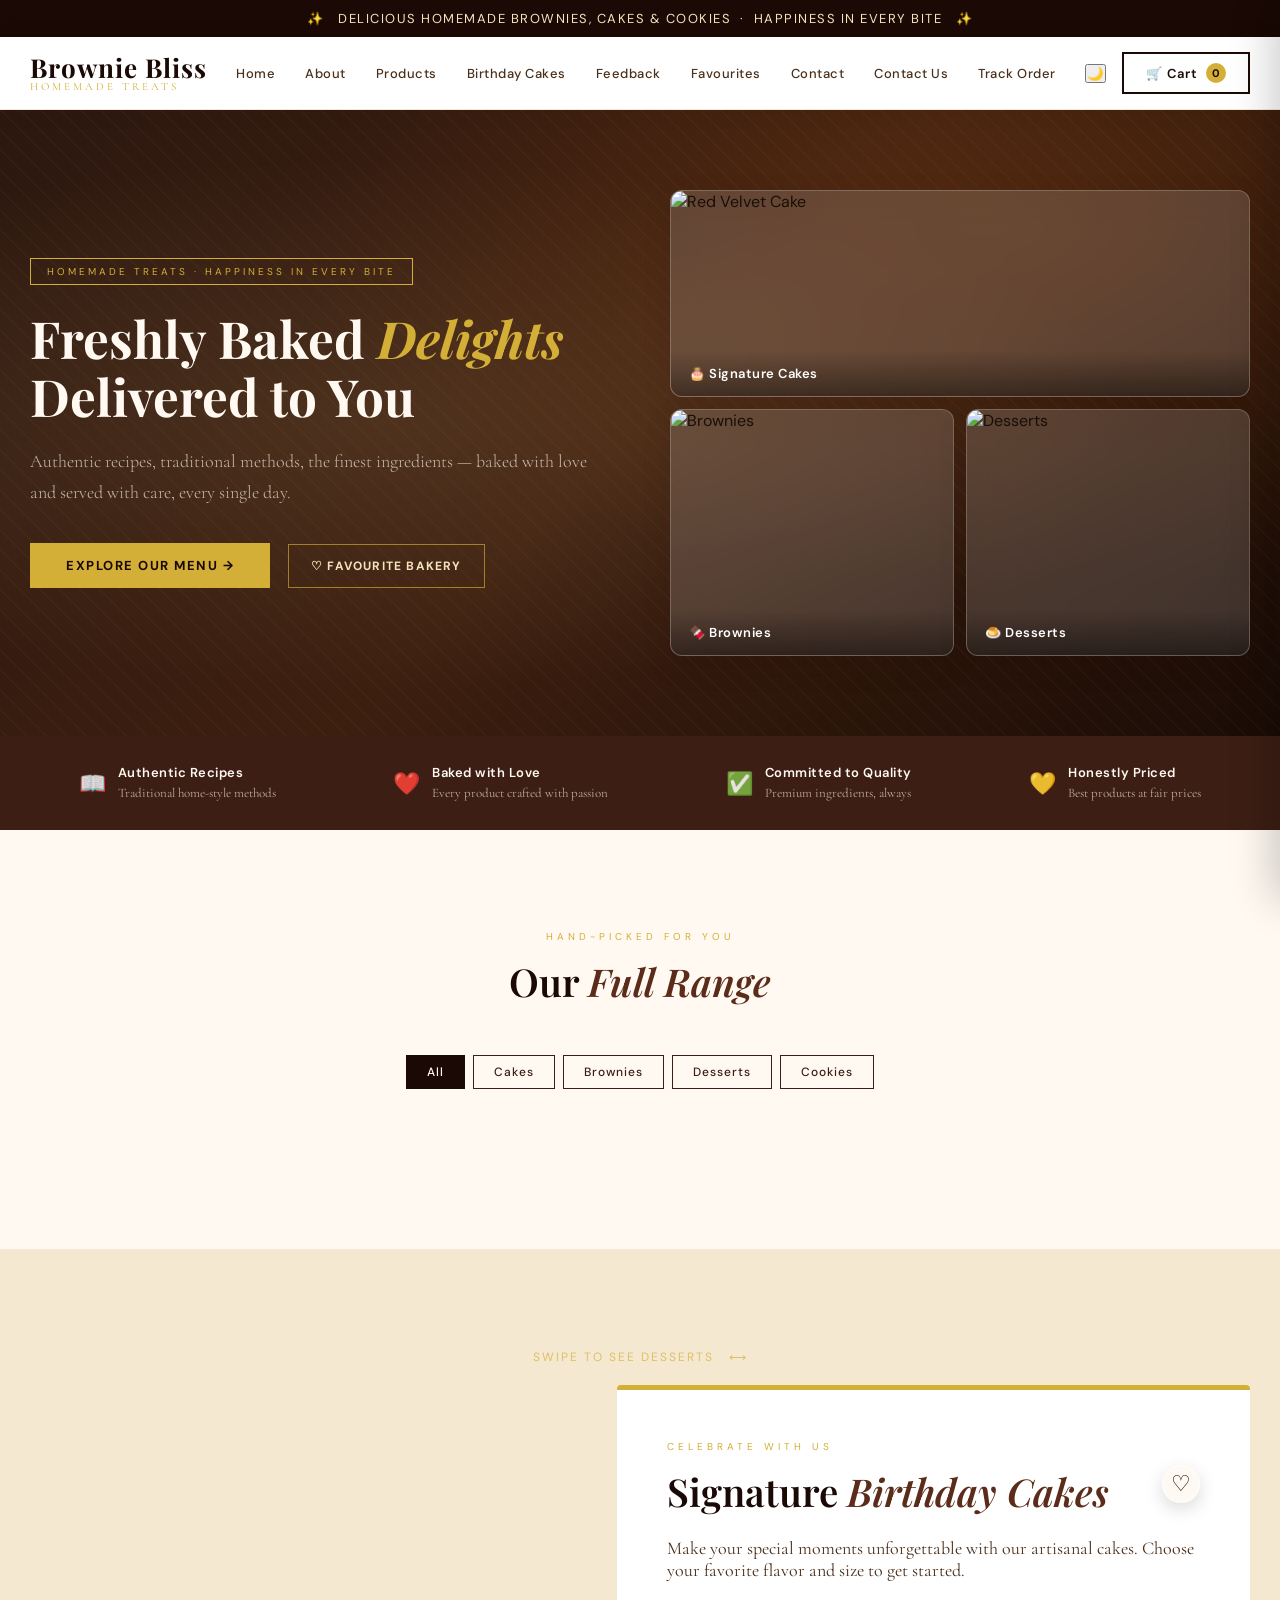
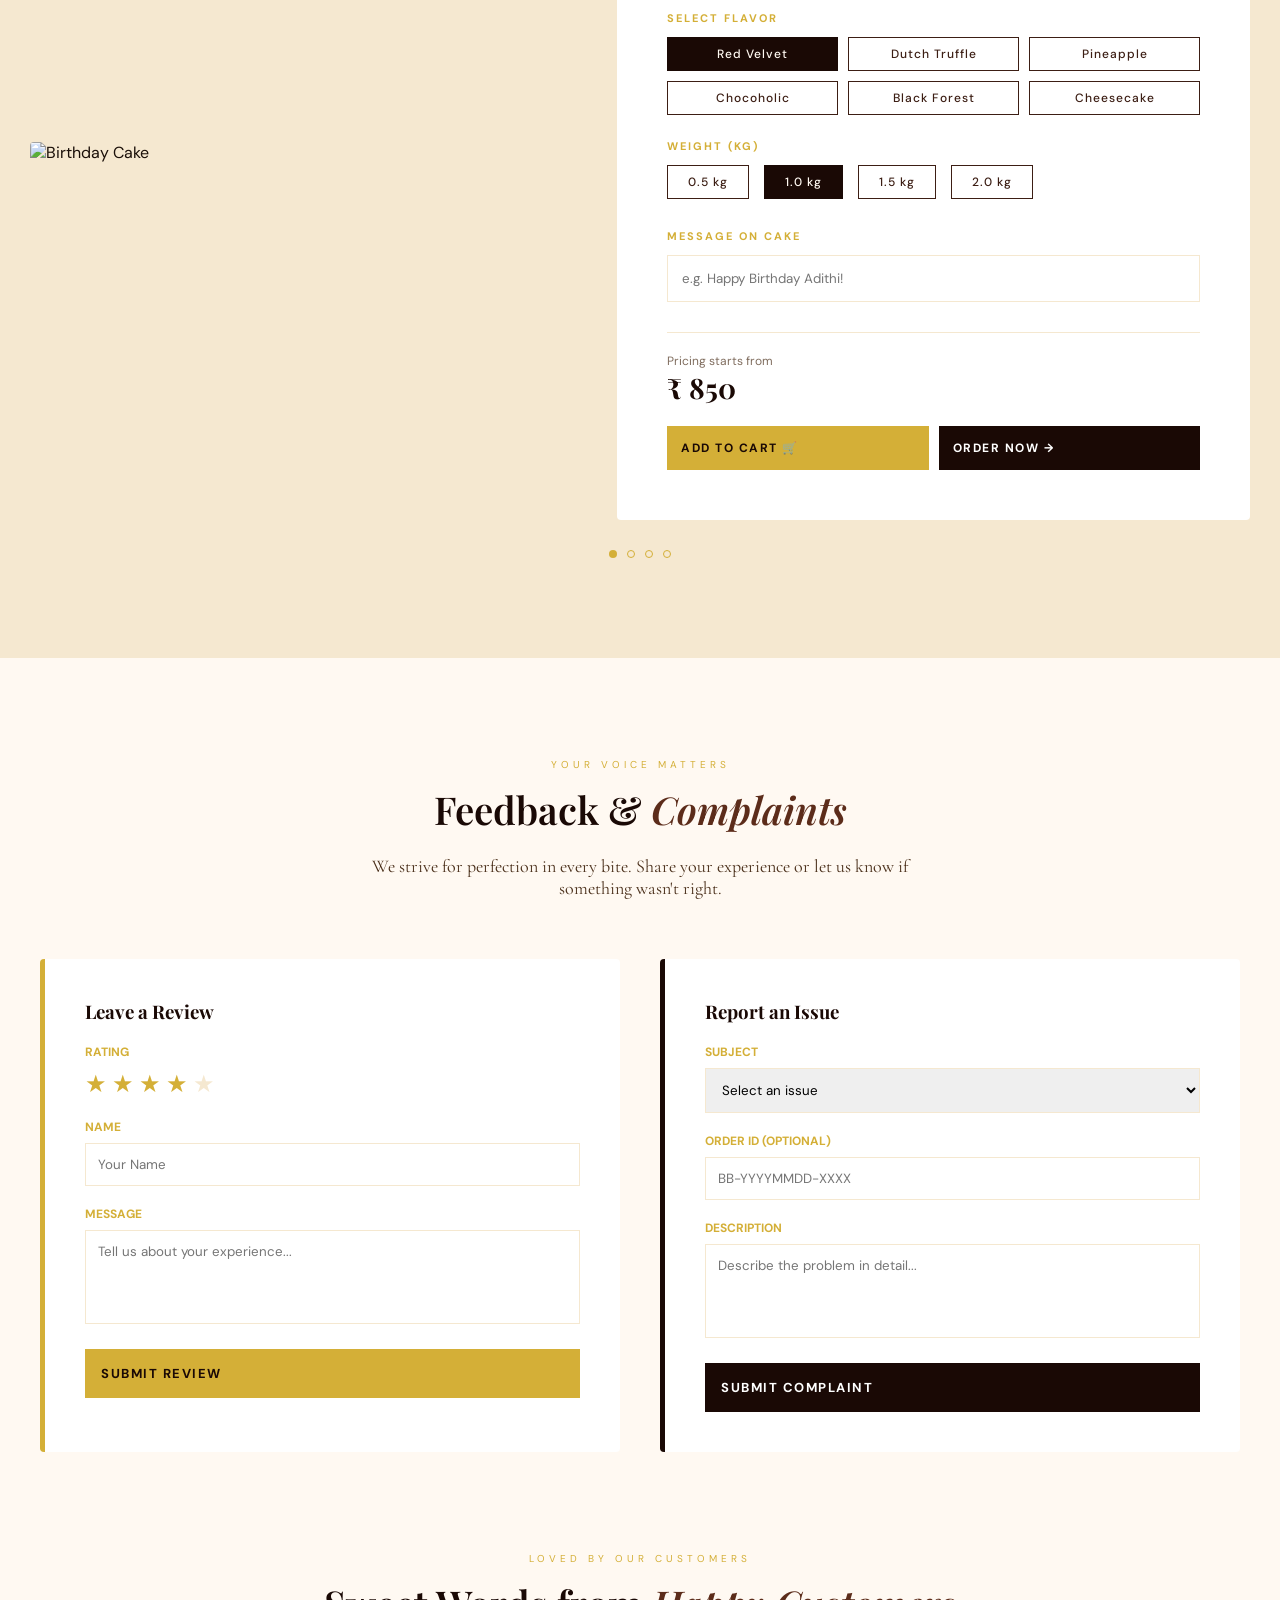
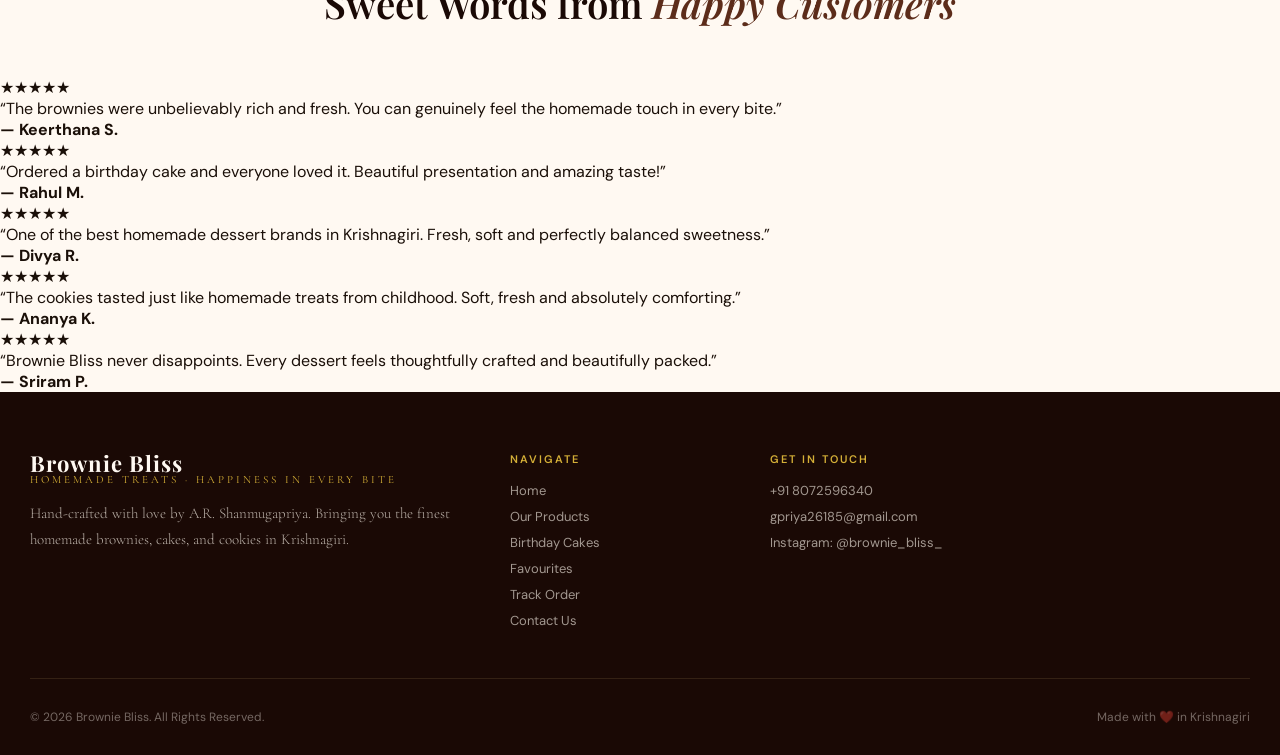
==== commit 5eb7a975: "Merge pull request #61 from greeshmaa965-cell/feat/birthday-dessert-slider Enhanced UX with feedback" ====
--- a/public/index.html
+++ b/public/index.html
@@ -4,6 +4,7 @@
 <head>
   <meta charset="UTF-8">
   <meta name="viewport" content="width=device-width, initial-scale=1.0">
+  <link rel="icon" type="image/png" href="assets/favicon.png">
   <title>Brownie Bliss — Happiness in Every Bite</title>
   <link
     href="https://fonts.googleapis.com/css2?family=Playfair+Display:ital,wght@0,400;0,600;0,700;1,400&family=Cormorant+Garamond:wght@300;400;500&family=DM+Sans:wght@300;400;500&display=swap"
@@ -35,12 +36,18 @@
       </a>
       <nav>
         <a href="index.html#home">Home</a>
+        <a href="about.html">About</a>
         <a href="index.html#products">Products</a>
         <a href="index.html#birthday">Birthday Cakes</a>
+        <a href="#feedback">Feedback</a>
         <a href="favourites.html">Favourites <span class="nav-count" data-favourites-count style="display:none">0</span></a>
         <a href="index.html#contact">Contact</a>
+        <a href="contact.html">Contact Us</a>
         <a href="track.html">Track Order</a>
       </nav>
+      <button class="menu-toggle" onclick="toggleMenu()">
+  ☰
+</button>
       <div class="header-actions">
         <button id="themeToggleBtn" class="theme-toggle-btn" onclick="toggleTheme()"
           aria-label="Toggle dark mode" title="Toggle dark mode">
@@ -53,7 +60,13 @@
       </div>
     </div>
   </header>
-
+<div class="mobile-menu" id="mobileMenu">
+  <a href="index.html#home">Home</a>
+  <a href="index.html#products">Products</a>
+  <a href="index.html#birthday">Birthday Cakes</a>
+  <a href="index.html#contact">Contact</a>
+  <a href="track.html">Track Order</a>
+</div>
   <!-- HERO -->
   <section class="hero">
     <div class="hero-bg"></div>
@@ -152,99 +165,507 @@
     </div>
   </section>
 
-  <!-- BIRTHDAY CAKES SECTION -->
+  <!-- BIRTHDAY & DESSERT SLIDER SECTION -->
   <section class="birthday-section" id="birthday"
-    style="padding: 100px 30px; background: var(--cream-dark); min-height: 80vh;">
-    <div
-      style="max-width: 1300px; margin: 0 auto; display: grid; grid-template-columns: 1fr 1.2fr; gap: 60px; align-items: center;">
-      <div class="birthday-visual">
-        <img id="birthdayCakeImg" src="https://theobroma.in/cdn/shop/files/redvelvet-theo.jpg?v=1701321860"
-          alt="Birthday Cake"
-          style="width: 100%; height: 550px; object-fit: cover; border-radius: 4px; box-shadow: var(--shadow);">
-      </div>
-      <div class="birthday-card"
-        style="background: var(--white); padding: 50px; border-radius: 4px; box-shadow: var(--shadow); border-top: 5px solid var(--gold);">
-        <span class="section-label">Celebrate with Us</span>
-        <div class="birthday-title-row">
-          <h2 class="section-title" style="margin-bottom: 20px;">Signature <em>Birthday Cakes</em></h2>
-          <button id="birthdayFavoriteBtn" class="favorite-btn favorite-btn-inline" type="button"
-            aria-label="Toggle birthday cake favourite" aria-pressed="false" onclick="toggleBirthdayFavourite()">&#9825;</button>
-        </div>
-        <p
-          style="margin-bottom: 30px; color: var(--text-mid); font-family: 'Cormorant Garamond', serif; font-size: 18px;">
-          Make your special moments unforgettable with our artisanal cakes. Choose your favorite flavor and
-          size to get
-          started.
+    style="padding: 100px 0; background: var(--cream-dark); min-height: 80vh; overflow: hidden;">
+    
+    <!-- Slider Hint -->
+    <div style="text-align: center; margin-bottom: 20px; font-size: 12px; color: var(--gold); letter-spacing: 2px; text-transform: uppercase; opacity: 0.7;">
+      Swipe to see Desserts &nbsp; ⟷
+    </div>
+
+    <div class="birthday-slider" style="display: flex; overflow-x: auto; scroll-snap-type: x mandatory; -webkit-overflow-scrolling: touch; scroll-behavior: smooth;">
+      
+      <!-- SLIDE 1: BIRTHDAY CAKES -->
+      <div class="bday-slide" style="flex: 0 0 100%; scroll-snap-align: start; padding: 0 30px;">
+        <div style="max-width: 1300px; margin: 0 auto; display: grid; grid-template-columns: 1fr 1.2fr; gap: 60px; align-items: center;">
+          <div class="birthday-visual">
+            <img id="birthdayCakeImg" src="https://theobroma.in/cdn/shop/files/redvelvet-theo.jpg?v=1701321860"
+              alt="Birthday Cake"
+              style="width: 100%; height: 550px; object-fit: cover; border-radius: 4px; box-shadow: var(--shadow);">
+          </div>
+          <div class="birthday-card"
+            style="background: var(--white); padding: 50px; border-radius: 4px; box-shadow: var(--shadow); border-top: 5px solid var(--gold);">
+            <span class="section-label">Celebrate with Us</span>
+            <div class="birthday-title-row">
+              <h2 class="section-title" style="margin-bottom: 20px;">Signature <em>Birthday Cakes</em></h2>
+              <button id="birthdayFavoriteBtn" class="favorite-btn favorite-btn-inline" type="button"
+                aria-label="Toggle birthday cake favourite" aria-pressed="false" onclick="toggleBirthdayFavourite()">&#9825;</button>
+            </div>
+            <p
+              style="margin-bottom: 30px; color: var(--text-mid); font-family: 'Cormorant Garamond', serif; font-size: 18px;">
+              Make your special moments unforgettable with our artisanal cakes. Choose your favorite flavor and
+              size to get
+              started.
+            </p>
+    
+            <div style="margin-bottom: 24px;">
+              <label
+                style="display: block; font-size: 11px; letter-spacing: 2px; text-transform: uppercase; color: var(--gold); margin-bottom: 12px; font-weight: 700;">Select
+                Flavor</label>
+              <div style="display: grid; grid-template-columns: repeat(3, 1fr); gap: 10px;">
+      <button class="filter-tab flavor-btn active" onclick="updateBirthdayCake('Red Velvet')">
+        Red Velvet
+      </button>
+    
+      <button class="filter-tab flavor-btn" onclick="updateBirthdayCake('Dutch Truffle')">
+        Dutch Truffle
+      </button>
+    
+      <button class="filter-tab flavor-btn" onclick="updateBirthdayCake('Pineapple')">
+        Pineapple
+      </button>
+    
+      <button class="filter-tab flavor-btn" onclick="updateBirthdayCake('Chocoholic')">
+        Chocoholic
+      </button>
+    
+      <button class="filter-tab flavor-btn" onclick="updateBirthdayCake('Black Forest')">
+        Black Forest
+      </button>
+    
+      <button class="filter-tab flavor-btn" onclick="updateBirthdayCake('Cheesecake')">
+        Cheesecake
+      </button>
+    </div>
+            </div>
+    
+            <div style="margin-bottom: 30px;">
+              <label
+                style="display: block; font-size: 11px; letter-spacing: 2px; text-transform: uppercase; color: var(--gold); margin-bottom: 12px; font-weight: 700;">Weight
+                (kg)</label>
+              <div style="display: flex; gap: 15px;">
+                <button class="filter-tab" onclick="setCakeWeight('0.5')">0.5 kg</button>
+                <button class="filter-tab active" onclick="setCakeWeight('1.0')">1.0 kg</button>
+                <button class="filter-tab" onclick="setCakeWeight('1.5')">1.5 kg</button>
+                <button class="filter-tab" onclick="setCakeWeight('2.0')">2.0 kg</button>
+              </div>
+            </div>
+    
+            <div style="margin-bottom: 30px;">
+              <label
+                style="display: block; font-size: 11px; letter-spacing: 2px; text-transform: uppercase; color: var(--gold); margin-bottom: 12px; font-weight: 700;">Message
+                on Cake</label>
+              <input type="text" id="cakeMessage" placeholder="e.g. Happy Birthday Adithi!"
+                style="width: 100%; padding: 14px; border: 1px solid var(--cream-dark); outline: none; font-family: 'DM Sans', sans-serif;">
+            </div>
+    
+            <div
+              style="display: flex; flex-direction: column; gap: 10px; padding-top: 20px; border-top: 1px solid var(--cream-dark);">
+              <div style="display: flex; justify-content: space-between; align-items: center; margin-bottom: 10px;">
+                <div>
+                  <span style="display: block; font-size: 12px; color: var(--text-mid); opacity: 0.7;">Pricing
+                    starts
+                    from</span>
+                  <span id="cakePrice"
+                    style="font-family: 'Playfair Display', serif; font-size: 28px; font-weight: 700; color: var(--brown-dark);">₹
+                    850</span>
+                </div>
+              </div>
+              <div style="display: grid; grid-template-columns: 1fr 1fr; gap: 10px;">
+                <button class="hero-cta" style="padding: 14px; font-size: 12px;" onclick="addBirthdayToCart()">
+                  Add to Cart 🛒
+                </button>
+                <button class="hero-cta" style="padding: 14px; font-size: 12px; background: var(--brown-dark); color: var(--white);" onclick="openCheckout()">
+                  Order Now &rarr;
+                </button>
+              </div>
+            </div>
+          </div>
+        </div>
+      </div>
+
+      <!-- SLIDE 2: DESSERTS -->
+      <div class="bday-slide" style="flex: 0 0 100%; scroll-snap-align: start; padding: 0 30px;">
+        <div style="max-width: 1300px; margin: 0 auto; display: grid; grid-template-columns: 1fr 1.2fr; gap: 60px; align-items: center;">
+          <div class="birthday-visual">
+            <img id="dessertImg" src="https://theobroma.in/cdn/shop/files/Delicacies-04.jpg?v=1681320427"
+              alt="Desserts"
+              style="width: 100%; height: 550px; object-fit: cover; border-radius: 4px; box-shadow: var(--shadow);">
+          </div>
+          <div class="birthday-card"
+            style="background: var(--white); padding: 50px; border-radius: 4px; box-shadow: var(--shadow); border-top: 5px solid var(--gold);">
+            <span class="section-label">Sweet Treats</span>
+            <h2 class="section-title" style="margin-bottom: 20px;">Exquisite <em>Desserts</em></h2>
+            <p
+              style="margin-bottom: 30px; color: var(--text-mid); font-family: 'Cormorant Garamond', serif; font-size: 18px;">
+              Indulge in our curated collection of fine desserts. From macarons to cheesecakes, every bite is a celebration of flavor and craftsmanship.
+            </p>
+    
+            <div style="margin-bottom: 24px;">
+              <label
+                style="display: block; font-size: 11px; letter-spacing: 2px; text-transform: uppercase; color: var(--gold); margin-bottom: 12px; font-weight: 700;">Select
+                Variety</label>
+              <div style="display: grid; grid-template-columns: repeat(3, 1fr); gap: 10px;">
+                <button class="filter-tab active">Macarons</button>
+                <button class="filter-tab">Tarts</button>
+                <button class="filter-tab">Pastries</button>
+                <button class="filter-tab">Cupcakes</button>
+                <button class="filter-tab">Mousse</button>
+                <button class="filter-tab">Donuts</button>
+              </div>
+            </div>
+    
+            <div style="margin-bottom: 30px;">
+              <label
+                style="display: block; font-size: 11px; letter-spacing: 2px; text-transform: uppercase; color: var(--gold); margin-bottom: 12px; font-weight: 700;">Box
+                Size</label>
+              <div style="display: flex; gap: 15px;">
+                <button class="filter-tab">Box of 2</button>
+                <button class="filter-tab active">Box of 4</button>
+                <button class="filter-tab">Box of 6</button>
+                <button class="filter-tab">Box of 12</button>
+              </div>
+            </div>
+    
+            <div style="margin-bottom: 30px;">
+              <label
+                style="display: block; font-size: 11px; letter-spacing: 2px; text-transform: uppercase; color: var(--gold); margin-bottom: 12px; font-weight: 700;">Special
+                Request</label>
+              <input type="text" placeholder="e.g. Less sugar, Eggless"
+                style="width: 100%; padding: 14px; border: 1px solid var(--cream-dark); outline: none; font-family: 'DM Sans', sans-serif;">
+            </div>
+    
+            <div
+              style="display: flex; flex-direction: column; gap: 10px; padding-top: 20px; border-top: 1px solid var(--cream-dark);">
+              <div style="display: flex; justify-content: space-between; align-items: center; margin-bottom: 10px;">
+                <div>
+                  <span style="display: block; font-size: 12px; color: var(--text-mid); opacity: 0.7;">Pricing
+                    starts
+                    from</span>
+                  <span
+                    style="font-family: 'Playfair Display', serif; font-size: 28px; font-weight: 700; color: var(--brown-dark);">₹
+                    350</span>
+                </div>
+              </div>
+              <div style="display: grid; grid-template-columns: 1fr 1fr; gap: 10px;">
+                <button class="hero-cta" style="padding: 14px; font-size: 12px;" onclick="addDessertToCart()">
+                  Add to Cart 🛒
+                </button>
+                <button class="hero-cta" style="padding: 14px; font-size: 12px; background: var(--brown-dark); color: var(--white);" onclick="openCheckout()">
+                  Order Now &rarr;
+                </button>
+              </div>
+            </div>
+          </div>
+        </div>
+      </div>
+
+      <!-- SLIDE 3: BROWNIES -->
+      <div class="bday-slide" style="flex: 0 0 100%; scroll-snap-align: start; padding: 0 30px;">
+        <div style="max-width: 1300px; margin: 0 auto; display: grid; grid-template-columns: 1fr 1.2fr; gap: 60px; align-items: center;">
+          <div class="birthday-visual">
+            <img id="brownieImg" src="https://theobroma.in/cdn/shop/files/OverloadBrownie_400x400.jpg?v=1711183338"
+              alt="Brownies"
+              style="width: 100%; height: 550px; object-fit: cover; border-radius: 4px; box-shadow: var(--shadow);">
+          </div>
+          <div class="birthday-card"
+            style="background: var(--white); padding: 50px; border-radius: 4px; box-shadow: var(--shadow); border-top: 5px solid var(--gold);">
+            <span class="section-label">Fudgy Delights</span>
+            <h2 class="section-title" style="margin-bottom: 20px;">Signature <em>Brownies</em></h2>
+            <p
+              style="margin-bottom: 30px; color: var(--text-mid); font-family: 'Cormorant Garamond', serif; font-size: 18px;">
+              Our brownies are legendary. Fudgy, decadent, and made with the finest Belgian chocolate for an unparalleled cocoa experience.
+            </p>
+    
+            <div style="margin-bottom: 24px;">
+              <label
+                style="display: block; font-size: 11px; letter-spacing: 2px; text-transform: uppercase; color: var(--gold); margin-bottom: 12px; font-weight: 700;">Select
+                Flavor</label>
+              <div style="display: grid; grid-template-columns: repeat(3, 1fr); gap: 10px;">
+                <button class="filter-tab active">Walnut</button>
+                <button class="filter-tab">Overload</button>
+                <button class="filter-tab">Nutella</button>
+                <button class="filter-tab">Red Velvet</button>
+                <button class="filter-tab">Cookie</button>
+                <button class="filter-tab">Assorted</button>
+              </div>
+            </div>
+    
+            <div style="margin-bottom: 30px;">
+              <label
+                style="display: block; font-size: 11px; letter-spacing: 2px; text-transform: uppercase; color: var(--gold); margin-bottom: 12px; font-weight: 700;">Pack
+                Size</label>
+              <div style="display: flex; gap: 15px;">
+                <button class="filter-tab">Pack of 1</button>
+                <button class="filter-tab active">Pack of 4</button>
+                <button class="filter-tab">Pack of 6</button>
+                <button class="filter-tab">Pack of 12</button>
+              </div>
+            </div>
+    
+            <div style="margin-bottom: 30px;">
+              <label
+                style="display: block; font-size: 11px; letter-spacing: 2px; text-transform: uppercase; color: var(--gold); margin-bottom: 12px; font-weight: 700;">Gift
+                Wrap</label>
+              <div style="display: flex; gap: 15px;">
+                <button class="filter-tab active">Standard</button>
+                <button class="filter-tab">Premium Gold</button>
+              </div>
+            </div>
+    
+            <div
+              style="display: flex; flex-direction: column; gap: 10px; padding-top: 20px; border-top: 1px solid var(--cream-dark);">
+              <div style="display: flex; justify-content: space-between; align-items: center; margin-bottom: 10px;">
+                <div>
+                  <span style="display: block; font-size: 12px; color: var(--text-mid); opacity: 0.7;">Pricing
+                    starts
+                    from</span>
+                  <span
+                    style="font-family: 'Playfair Display', serif; font-size: 28px; font-weight: 700; color: var(--brown-dark);">₹
+                    250</span>
+                </div>
+              </div>
+              <div style="display: grid; grid-template-columns: 1fr 1fr; gap: 10px;">
+                <button class="hero-cta" style="padding: 14px; font-size: 12px;" onclick="addBrownieToCart()">
+                  Add to Cart 🛒
+                </button>
+                <button class="hero-cta" style="padding: 14px; font-size: 12px; background: var(--brown-dark); color: var(--white);" onclick="openCheckout()">
+                  Order Now &rarr;
+                </button>
+              </div>
+            </div>
+          </div>
+        </div>
+      </div>
+
+      <!-- SLIDE 4: COOKIES -->
+      <div class="bday-slide" style="flex: 0 0 100%; scroll-snap-align: start; padding: 0 30px;">
+        <div style="max-width: 1300px; margin: 0 auto; display: grid; grid-template-columns: 1fr 1.2fr; gap: 60px; align-items: center;">
+          <div class="birthday-visual">
+            <img id="cookieImg" src="https://www.shugarysweets.com/wp-content/uploads/2020/05/chocolate-chip-cookies-recipe.jpg"
+              alt="Cookies"
+              style="width: 100%; height: 550px; object-fit: cover; border-radius: 4px; box-shadow: var(--shadow);">
+          </div>
+          <div class="birthday-card"
+            style="background: var(--white); padding: 50px; border-radius: 4px; box-shadow: var(--shadow); border-top: 5px solid var(--gold);">
+            <span class="section-label">Freshly Baked</span>
+            <h2 class="section-title" style="margin-bottom: 20px;">Gourmet <em>Cookies</em></h2>
+            <p
+              style="margin-bottom: 30px; color: var(--text-mid); font-family: 'Cormorant Garamond', serif; font-size: 18px;">
+              Golden, crispy on the edges, and chewy in the middle. Our cookies are packed with premium chocolate chips and baked to perfection.
+            </p>
+    
+            <div style="margin-bottom: 24px;">
+              <label
+                style="display: block; font-size: 11px; letter-spacing: 2px; text-transform: uppercase; color: var(--gold); margin-bottom: 12px; font-weight: 700;">Select Variety</label>
+              <div style="display: grid; grid-template-columns: repeat(3, 1fr); gap: 10px;">
+                <button class="filter-tab active">Choco Chip</button>
+                <button class="filter-tab">Double Choco</button>
+                <button class="filter-tab">Oatmeal Raisin</button>
+                <button class="filter-tab">Almond Biscotti</button>
+                <button class="filter-tab">Red Velvet</button>
+                <button class="filter-tab">Assorted</button>
+              </div>
+            </div>
+    
+            <div style="margin-bottom: 30px;">
+              <label
+                style="display: block; font-size: 11px; letter-spacing: 2px; text-transform: uppercase; color: var(--gold); margin-bottom: 12px; font-weight: 700;">Pack Size</label>
+              <div style="display: flex; gap: 15px;">
+                <button class="filter-tab">Box of 2</button>
+                <button class="filter-tab active">Box of 6</button>
+                <button class="filter-tab">Box of 12</button>
+                <button class="filter-tab">Gift Tin</button>
+              </div>
+            </div>
+    
+            <div
+              style="display: flex; flex-direction: column; gap: 10px; padding-top: 20px; border-top: 1px solid var(--cream-dark);">
+              <div style="display: flex; justify-content: space-between; align-items: center; margin-bottom: 10px;">
+                <div>
+                  <span style="display: block; font-size: 12px; color: var(--text-mid); opacity: 0.7;">Pricing starts from</span>
+                  <span
+                    style="font-family: 'Playfair Display', serif; font-size: 28px; font-weight: 700; color: var(--brown-dark);">₹ 250</span>
+                </div>
+              </div>
+              <div style="display: grid; grid-template-columns: 1fr 1fr; gap: 10px;">
+                <button class="hero-cta" style="padding: 14px; font-size: 12px;" onclick="addCookieToCart()">
+                  Add to Cart 🛒
+                </button>
+                <button class="hero-cta" style="padding: 14px; font-size: 12px; background: var(--brown-dark); color: var(--white);" onclick="openCheckout()">
+                  Order Now &rarr;
+                </button>
+              </div>
+            </div>
+          </div>
+        </div>
+      </div>
+
+    </div>
+
+    <!-- Slider Navigation Dots -->
+    <div style="display: flex; justify-content: center; gap: 10px; margin-top: 30px;">
+      <div style="width: 8px; height: 8px; border-radius: 50%; background: var(--gold); cursor: pointer;"></div>
+      <div style="width: 8px; height: 8px; border-radius: 50%; background: var(--cream-dark); border: 1px solid var(--gold); cursor: pointer;"></div>
+      <div style="width: 8px; height: 8px; border-radius: 50%; background: var(--cream-dark); border: 1px solid var(--gold); cursor: pointer;"></div>
+      <div style="width: 8px; height: 8px; border-radius: 50%; background: var(--cream-dark); border: 1px solid var(--gold); cursor: pointer;"></div>
+    </div>
+
+  </section>
+
+  <!-- FEEDBACK & COMPLAINTS SECTION -->
+  <section id="feedback" style="padding: 100px 24px; background: var(--cream);">
+    <div style="max-width: 1200px; margin: 0 auto;">
+      <div style="text-align: center; margin-bottom: 60px;">
+        <span class="section-label">Your Voice Matters</span>
+        <h2 class="section-title">Feedback & <em>Complaints</em></h2>
+        <p style="max-width: 600px; margin: 20px auto; color: var(--text-mid); font-family: 'Cormorant Garamond', serif; font-size: 18px;">
+          We strive for perfection in every bite. Share your experience or let us know if something wasn't right.
+
         </p>
-
-        <div style="margin-bottom: 24px;">
-          <label
-            style="display: block; font-size: 11px; letter-spacing: 2px; text-transform: uppercase; color: var(--gold); margin-bottom: 12px; font-weight: 700;">Select
-            Flavor</label>
-          <div style="display: grid; grid-template-columns: repeat(3, 1fr); gap: 10px;">
-  <button class="filter-tab flavor-btn active" onclick="updateBirthdayCake('Red Velvet')">
-    Red Velvet
-  </button>
-
-  <button class="filter-tab flavor-btn" onclick="updateBirthdayCake('Dutch Truffle')">
-    Dutch Truffle
-  </button>
-
-  <button class="filter-tab flavor-btn" onclick="updateBirthdayCake('Pineapple')">
-    Pineapple
-  </button>
-
-  <button class="filter-tab flavor-btn" onclick="updateBirthdayCake('Chocoholic')">
-    Chocoholic
-  </button>
-
-  <button class="filter-tab flavor-btn" onclick="updateBirthdayCake('Black Forest')">
-    Black Forest
-  </button>
-
-  <button class="filter-tab flavor-btn" onclick="updateBirthdayCake('Cheesecake')">
-    Cheesecake
-  </button>
-</div>
-        </div>
-
-        <div style="margin-bottom: 30px;">
-          <label
-            style="display: block; font-size: 11px; letter-spacing: 2px; text-transform: uppercase; color: var(--gold); margin-bottom: 12px; font-weight: 700;">Weight
-            (kg)</label>
-          <div style="display: flex; gap: 15px;">
-            <button class="filter-tab" onclick="setCakeWeight('0.5')">0.5 kg</button>
-            <button class="filter-tab active" onclick="setCakeWeight('1.0')">1.0 kg</button>
-            <button class="filter-tab" onclick="setCakeWeight('1.5')">1.5 kg</button>
-            <button class="filter-tab" onclick="setCakeWeight('2.0')">2.0 kg</button>
-          </div>
-        </div>
-
-        <div style="margin-bottom: 30px;">
-          <label
-            style="display: block; font-size: 11px; letter-spacing: 2px; text-transform: uppercase; color: var(--gold); margin-bottom: 12px; font-weight: 700;">Message
-            on Cake</label>
-          <input type="text" id="cakeMessage" placeholder="e.g. Happy Birthday Adithi!"
-            style="width: 100%; padding: 14px; border: 1px solid var(--cream-dark); outline: none; font-family: 'DM Sans', sans-serif;">
-        </div>
-
-        <div
-          style="display: flex; justify-content: space-between; align-items: center; padding-top: 20px; border-top: 1px solid var(--cream-dark);">
-          <div>
-            <span style="display: block; font-size: 12px; color: var(--text-mid); opacity: 0.7;">Pricing
-              starts
-              from</span>
-            <span id="cakePrice"
-              style="font-family: 'Playfair Display', serif; font-size: 28px; font-weight: 700; color: var(--brown-dark);">₹
-              850</span>
-          </div>
-          <button class="hero-cta" style="padding: 16px 40px;" onclick="addBirthdayToCart()">
-            Reserve Now &rarr;
-          </button>
-        </div>
+      </div>
+
+      <div style="display: grid; grid-template-columns: 1fr 1fr; gap: 40px;">
+        
+        <!-- Feedback Area -->
+        <div style="background: var(--white); padding: 40px; border-radius: 4px; box-shadow: var(--shadow); border-left: 5px solid var(--gold);">
+          <h3 style="font-family: 'Playfair Display', serif; margin-bottom: 20px; color: var(--brown-dark);">Leave a Review</h3>
+          <form onsubmit="event.preventDefault(); showToast('Thank you for your feedback! ⭐'); this.reset();">
+            <div style="margin-bottom: 20px;">
+              <label style="display: block; font-size: 12px; font-weight: 700; color: var(--gold); margin-bottom: 8px; text-transform: uppercase;">Rating</label>
+              <div style="display: flex; gap: 5px; font-size: 24px; color: var(--gold); cursor: pointer;">
+                <span>★</span><span>★</span><span>★</span><span>★</span><span style="color: var(--cream-dark);">★</span>
+              </div>
+            </div>
+            <div style="margin-bottom: 20px;">
+              <label style="display: block; font-size: 12px; font-weight: 700; color: var(--gold); margin-bottom: 8px; text-transform: uppercase;">Name</label>
+              <input type="text" placeholder="Your Name" required
+                style="width: 100%; padding: 12px; border: 1px solid var(--cream-dark); outline: none; font-family: 'DM Sans', sans-serif;">
+            </div>
+            <div style="margin-bottom: 20px;">
+              <label style="display: block; font-size: 12px; font-weight: 700; color: var(--gold); margin-bottom: 8px; text-transform: uppercase;">Message</label>
+              <textarea placeholder="Tell us about your experience..." rows="4" required
+                style="width: 100%; padding: 12px; border: 1px solid var(--cream-dark); outline: none; font-family: 'DM Sans', sans-serif; resize: none;"></textarea>
+            </div>
+            <button class="hero-cta" type="submit" style="width: 100%; padding: 16px;">Submit Review</button>
+          </form>
+        </div>
+
+        <!-- Complaint Area -->
+        <div style="background: var(--white); padding: 40px; border-radius: 4px; box-shadow: var(--shadow); border-left: 5px solid var(--brown-dark);">
+          <h3 style="font-family: 'Playfair Display', serif; margin-bottom: 20px; color: var(--brown-dark);">Report an Issue</h3>
+          <form onsubmit="event.preventDefault(); showToast('Complaint received. We will look into it. 🛠️'); this.reset();">
+            <div style="margin-bottom: 20px;">
+              <label style="display: block; font-size: 12px; font-weight: 700; color: var(--gold); margin-bottom: 8px; text-transform: uppercase;">Subject</label>
+              <select required style="width: 100%; padding: 12px; border: 1px solid var(--cream-dark); outline: none; font-family: 'DM Sans', sans-serif;">
+                <option value="">Select an issue</option>
+                <option value="delivery">Delivery Delay</option>
+                <option value="quality">Food Quality</option>
+                <option value="payment">Payment Issue</option>
+                <option value="other">Other</option>
+              </select>
+            </div>
+            <div style="margin-bottom: 20px;">
+              <label style="display: block; font-size: 12px; font-weight: 700; color: var(--gold); margin-bottom: 8px; text-transform: uppercase;">Order ID (Optional)</label>
+              <input type="text" placeholder="BB-YYYYMMDD-XXXX"
+                style="width: 100%; padding: 12px; border: 1px solid var(--cream-dark); outline: none; font-family: 'DM Sans', sans-serif;">
+            </div>
+            <div style="margin-bottom: 20px;">
+              <label style="display: block; font-size: 12px; font-weight: 700; color: var(--gold); margin-bottom: 8px; text-transform: uppercase;">Description</label>
+              <textarea placeholder="Describe the problem in detail..." rows="4" required
+                style="width: 100%; padding: 12px; border: 1px solid var(--cream-dark); outline: none; font-family: 'DM Sans', sans-serif; resize: none;"></textarea>
+            </div>
+            <button class="hero-cta" type="submit" style="width: 100%; padding: 16px; background: var(--brown-dark); color: var(--white);">Submit Complaint</button>
+          </form>
+        </div>
+
       </div>
     </div>
   </section>
+
+<!-- TESTIMONIALS -->
+<section class="testimonials-section">
+  <div class="products-inner">
+
+    <div class="section-header">
+      <span class="section-label">Loved by our customers</span>
+
+      <h2 class="section-title">
+        Sweet Words from <em>Happy Customers</em>
+      </h2>
+    </div>
+
+    <div class="testimonial-marquee">
+
+      <div class="testimonial-track">
+
+        <!-- CARD 1 -->
+        <div class="testimonial-card">
+
+          <div class="testimonial-stars">★★★★★</div>
+
+          <p>
+            “The brownies were unbelievably rich and fresh.
+            You can genuinely feel the homemade touch in every bite.”
+          </p>
+
+          <h4>— Keerthana S.</h4>
+
+        </div>
+
+        <!-- CARD 2 -->
+        <div class="testimonial-card">
+
+          <div class="testimonial-stars">★★★★★</div>
+
+          <p>
+            “Ordered a birthday cake and everyone loved it.
+            Beautiful presentation and amazing taste!”
+          </p>
+
+          <h4>— Rahul M.</h4>
+
+        </div>
+
+        <!-- CARD 3 -->
+        <div class="testimonial-card">
+
+          <div class="testimonial-stars">★★★★★</div>
+
+          <p>
+            “One of the best homemade dessert brands in Krishnagiri.
+            Fresh, soft and perfectly balanced sweetness.”
+          </p>
+
+          <h4>— Divya R.</h4>
+
+        </div>
+
+        <!-- CARD 4 -->
+        <div class="testimonial-card">
+
+          <div class="testimonial-stars">★★★★★</div>
+
+          <p>
+            “The cookies tasted just like homemade treats from childhood.
+            Soft, fresh and absolutely comforting.”
+          </p>
+
+          <h4>— Ananya K.</h4>
+
+        </div>
+
+        <!-- CARD 5 -->
+        <div class="testimonial-card">
+
+          <div class="testimonial-stars">★★★★★</div>
+
+          <p>
+            “Brownie Bliss never disappoints.
+            Every dessert feels thoughtfully crafted and beautifully packed.”
+          </p>
+
+          <h4>— Sriram P.</h4>
+
+        </div>
+
+      </div>
+
+    </div>
+
+  </div>
+</section>
 
   <!-- FOOTER -->
   <footer id="contact">
@@ -265,7 +686,7 @@
           <a href="#birthday">Birthday Cakes</a>
           <a href="favourites.html">Favourites</a>
           <a href="track.html">Track Order</a>
-          <a href="#contact">Contact Us</a>
+          <a href="contact.html">Contact Us</a>
         </div>
         <div class="footer-col" style="display: none;">
           <h4>Information</h4>
@@ -276,7 +697,7 @@
           <h4>Get In Touch</h4>
           <a href="tel:08072596340">+91 8072596340</a>
           <a href="mailto:gpriya26185@gmail.com">gpriya26185@gmail.com</a>
-          <a href="https://instagram.com/brownie_bliss_" target="_blank">Instagram: @brownie_bliss_</a>
+          <a href="https://instagram.com/brownie_bliss_" target="_blank" rel="noopener noreferrer">Instagram: @brownie_bliss_</a>
         </div>
       </div>
       <div class="footer-bottom">
--- a/public/style.css
+++ b/public/style.css
@@ -952,6 +952,24 @@
   font-family: 'DM Sans', sans-serif;
 }
 
+html {
+  scroll-behavior: smooth;
+}
+
+#contact:target {
+  animation: contactHighlight 1s ease;
+}
+
+@keyframes contactHighlight {
+  0% {
+    box-shadow: 0 0 0 9999px rgba(201, 169, 110, 0.08);
+  }
+
+  100% {
+    box-shadow: none;
+  }
+}
+
 /* CART SIDEBAR */
 .cart-overlay {
   position: fixed;
@@ -2336,6 +2354,9 @@
 
 .status-badge {
   display: inline-block;
+  display: inline-flex;
+  align-items: center;
+  gap: 6px;
   padding: 6px 14px;
   border-radius: 30px;
   font-weight: 700;
@@ -2357,6 +2378,37 @@
 .status-delivered {
   background: #bbdefb;
   color: #1565c0;
+  border: 1px solid transparent;
+}
+
+.status-pending {
+  background: #fdf6ed;
+  color: #b8860b;
+  border-color: #f2d8a7;
+}
+
+.status-confirmed {
+  background: #f0fdf4;
+  color: #166534;
+  border-color: #bbf7d0;
+}
+
+.status-preparing {
+  background: #f5ebe6;
+  color: #5c2c1a;
+  border-color: #e1c5ba;
+}
+
+.status-delivered {
+  background: #eff6ff;
+  color: #1e40af;
+  border-color: #bfdbfe;
+}
+
+.status-cancelled {
+  background: #fef2f2;
+  color: #991b1b;
+  border-color: #fecaca;
 }
 
 #result h4 {
@@ -2447,6 +2499,1237 @@
   font-size: 14px;
   font-weight: 500;
 }
+.menu-toggle{
+  display:none;
+  background:none;
+  border:none;
+  font-size:28px;
+  cursor:pointer;
+  color:var(--brown-dark);
+}
+
+.mobile-menu{
+  display:none;
+  flex-direction:column;
+  background:white;
+  padding:15px;
+}
+
+.mobile-menu a{
+  text-decoration:none;
+  color:var(--brown-dark);
+  padding:10px 0;
+  border-bottom:1px solid #eee;
+}
+
+@media (max-width:900px){
+
+  nav{
+    display:none;
+  }
+
+  .menu-toggle{
+    display:block;
+  }
+
+  .mobile-menu.show{
+    display:flex;
+    flex-direction:column;
+  }
+  .header-inner{
+  display:flex;
+  justify-content:space-between;
+  align-items:center;
+}
+
+.menu-toggle{
+  order:-1;
+  margin-right:15px;
+}
+
+}
+html {
+  scroll-behavior: smooth;
+}
+
+:root {
+  --brown-dark: #1A0905;
+  --brown-mid: #3C1E14;
+  --brown-warm: #5C2C1A;
+  --brand-red: #8B0000;
+  --gold: #D4AF37;
+  --gold-light: #F4E4BC;
+  --cream: #FFF9F2;
+  --cream-dark: #F5E8D0;
+  --text-dark: #1a0f08;
+  --text-mid: #4a2f1a;
+  --white: #fff;
+  --shadow-sm: 0 2px 4px rgba(26, 9, 5, 0.05);
+  --shadow-md: 0 10px 30px rgba(26, 9, 5, 0.1);
+  --shadow-lg: 0 20px 50px rgba(26, 9, 5, 0.15);
+  --radius-sm: 4px;
+  --radius-md: 12px;
+  --radius-lg: 20px;
+  --glass: rgba(255, 255, 255, 0.15);
+  --glass-border: rgba(255, 255, 255, 0.2);
+}
+
+* {
+  margin: 0;
+  padding: 0;
+  box-sizing: border-box;
+}
+
+body {
+  background: var(--cream);
+  color: var(--text-dark);
+  font-family: 'DM Sans', sans-serif;
+  overflow-x: hidden;
+}
+
+/* ANNOUNCEMENT BAR */
+.announcement {
+  background: var(--brown-dark);
+  color: var(--gold-light);
+  text-align: center;
+  padding: 10px 20px;
+  font-size: 13px;
+  letter-spacing: 1.5px;
+  font-family: 'DM Sans', sans-serif;
+  font-weight: 400;
+}
+
+/* HEADER */
+header {
+  background: var(--white);
+  border-bottom: 1px solid var(--cream-dark);
+  position: sticky;
+  top: 0;
+  z-index: 1000;
+  box-shadow: 0 2px 20px rgba(44, 24, 16, 0.08);
+}
+
+.header-inner {
+  max-width: 1300px;
+  margin: 0 auto;
+  padding: 0 30px;
+  display: flex;
+  align-items: center;
+  justify-content: space-between;
+  height: 72px;
+}
+
+.logo {
+  display: flex;
+  flex-direction: column;
+  line-height: 1;
+}
+
+.logo-name {
+  font-family: 'Playfair Display', serif;
+  font-size: 26px;
+  font-weight: 700;
+  color: var(--brown-dark);
+  letter-spacing: 1px;
+}
+
+.logo-sub {
+  font-family: 'Cormorant Garamond', serif;
+  font-size: 11px;
+  letter-spacing: 3px;
+  color: var(--gold);
+  text-transform: uppercase;
+}
+
+nav {
+  display: flex;
+  gap: 30px;
+  align-items: center;
+}
+
+nav a {
+  text-decoration: none;
+  color: var(--text-mid);
+  font-size: 13px;
+  letter-spacing: 0.5px;
+  font-weight: 500;
+  transition: color 0.2s;
+  position: relative;
+}
+
+nav a::after {
+  content: '';
+  position: absolute;
+  bottom: -3px;
+  left: 0;
+  right: 0;
+  height: 1px;
+  background: var(--gold);
+  transform: scaleX(0);
+  transition: transform 0.25s;
+}
+
+nav a:hover::after {
+  transform: scaleX(1);
+}
+
+nav a:hover {
+  color: var(--brown-dark);
+}
+
+.header-actions {
+  display: flex;
+  gap: 16px;
+  align-items: center;
+}
+
+.cart-btn {
+  position: relative;
+  background: none;
+  border: 2px solid var(--brown-dark);
+  color: var(--brown-dark);
+  padding: 9px 22px;
+  font-family: 'DM Sans', sans-serif;
+  font-size: 13px;
+  font-weight: 600;
+  letter-spacing: 1px;
+  cursor: pointer;
+  transition: all 0.2s;
+  border-radius: 0;
+  display: flex;
+  align-items: center;
+  gap: 8px;
+}
+
+.cart-btn:hover {
+  background: var(--brown-dark);
+  color: var(--white);
+}
+
+.cart-count {
+  background: var(--gold);
+  color: var(--brown-dark);
+  border-radius: 50%;
+  width: 20px;
+  height: 20px;
+  font-size: 11px;
+  font-weight: 700;
+  display: flex;
+  align-items: center;
+  justify-content: center;
+}
+
+/* HERO */
+.hero {
+  background: var(--brown-dark);
+  position: relative;
+  overflow: hidden;
+  min-height: 520px;
+  display: flex;
+  align-items: center;
+}
+
+.hero-bg {
+  position: absolute;
+  inset: 0;
+  background:
+    radial-gradient(ellipse at 30% 50%, rgba(201, 169, 110, 0.15) 0%, transparent 60%),
+    radial-gradient(ellipse at 80% 20%, rgba(139, 69, 19, 0.3) 0%, transparent 50%),
+    linear-gradient(135deg, #2C1810 0%, #3d1f10 50%, #1a0c06 100%);
+}
+
+.hero-pattern {
+  position: absolute;
+  inset: 0;
+  opacity: 0.04;
+  background-image: repeating-linear-gradient(45deg, var(--gold) 0, var(--gold) 1px, transparent 0, transparent 50%);
+  background-size: 20px 20px;
+}
+
+.hero-content {
+  position: relative;
+  max-width: 1300px;
+  margin: 0 auto;
+  padding: 80px 30px;
+  display: grid;
+  grid-template-columns: 1fr 1fr;
+  gap: 60px;
+  align-items: center;
+  width: 100%;
+}
+
+.hero-text {
+  color: var(--white);
+}
+
+.hero-badge {
+  display: inline-block;
+  border: 1px solid var(--gold);
+  color: var(--gold);
+  font-size: 10px;
+  letter-spacing: 3px;
+  text-transform: uppercase;
+  padding: 6px 16px;
+  margin-bottom: 24px;
+  font-family: 'DM Sans', sans-serif;
+}
+
+.hero-title {
+  font-family: 'Playfair Display', serif;
+  font-size: clamp(36px, 4vw, 56px);
+  font-weight: 700;
+  line-height: 1.15;
+  color: var(--cream);
+  margin-bottom: 20px;
+}
+
+.hero-title em {
+  font-style: italic;
+  color: var(--gold);
+}
+
+.hero-desc {
+  font-family: 'Cormorant Garamond', serif;
+  font-size: 18px;
+  color: rgba(253, 246, 237, 0.7);
+  line-height: 1.7;
+  margin-bottom: 36px;
+  font-weight: 300;
+}
+
+.hero-cta {
+  display: inline-flex;
+  align-items: center;
+  gap: 12px;
+  background: var(--gold);
+  color: var(--brown-dark);
+  padding: 14px 36px;
+  text-decoration: none;
+  font-size: 13px;
+  font-weight: 700;
+  letter-spacing: 1.5px;
+  text-transform: uppercase;
+  transition: all 0.25s;
+  font-family: 'DM Sans', sans-serif;
+  cursor: pointer;
+  border: none;
+}
+
+.hero-cta:hover {
+  background: var(--cream);
+  transform: translateY(-2px);
+  box-shadow: 0 8px 24px rgba(0, 0, 0, 0.3);
+}
+
+.hero-visual {
+  display: grid;
+  grid-template-columns: 1fr 1fr;
+  gap: 12px;
+}
+
+.hero-card {
+  background: var(--glass);
+  backdrop-filter: blur(14px);
+  -webkit-backdrop-filter: blur(14px);
+  border: 1px solid var(--glass-border);
+  border-radius: var(--radius-md);
+  overflow: hidden;
+  cursor: pointer;
+  transition: all 0.4s cubic-bezier(0.165, 0.84, 0.44, 1);
+  box-shadow: var(--shadow-md);
+}
+
+.hero-card:hover {
+  transform: translateY(-8px) scale(1.02);
+  box-shadow: var(--shadow-lg);
+  border-color: rgba(212, 175, 55, 0.4);
+}
+
+.hero-card:first-child {
+  grid-column: span 2;
+}
+
+.hero-card img {
+  width: 100%;
+  height: 200px;
+  object-fit: cover;
+  display: block;
+}
+
+.hero-card:first-child img {
+  height: 160px;
+}
+
+.hero-card-label {
+  padding: 14px 18px;
+  font-family: 'DM Sans', sans-serif;
+  font-size: 13px;
+  font-weight: 600;
+  color: #fff;
+  letter-spacing: 0.5px;
+  background: linear-gradient(to bottom, rgba(0, 0, 0, 0), rgba(0, 0, 0, 0.4));
+}
+
+/* VALUES STRIP */
+.values-strip {
+  background: var(--brown-mid);
+  padding: 28px 30px;
+}
+
+.values-inner {
+  max-width: 1300px;
+  margin: 0 auto;
+  display: flex;
+  justify-content: space-around;
+  flex-wrap: wrap;
+  gap: 20px;
+}
+
+.value-item {
+  display: flex;
+  align-items: center;
+  gap: 12px;
+  color: var(--cream);
+}
+
+.value-icon {
+  font-size: 22px;
+  opacity: 0.9;
+}
+
+.value-text strong {
+  display: block;
+  font-size: 13px;
+  font-weight: 600;
+  letter-spacing: 0.5px;
+  font-family: 'DM Sans', sans-serif;
+}
+
+.value-text span {
+  font-size: 11px;
+  opacity: 0.65;
+  font-family: 'Cormorant Garamond', serif;
+  font-size: 13px;
+}
+
+/* SECTION TITLES */
+.section-header {
+  text-align: center;
+  margin-bottom: 48px;
+}
+
+.section-label {
+  font-family: 'DM Sans', sans-serif;
+  font-size: 10px;
+  letter-spacing: 4px;
+  color: var(--gold);
+  text-transform: uppercase;
+  margin-bottom: 12px;
+  display: block;
+}
+
+.section-title {
+  font-family: 'Playfair Display', serif;
+  font-size: clamp(28px, 3vw, 40px);
+  font-weight: 600;
+  color: var(--brown-dark);
+}
+
+.section-title em {
+  font-style: italic;
+  color: var(--brown-warm);
+}
+
+/* CATEGORIES */
+.categories-section {
+  padding: 80px 30px;
+  max-width: 1300px;
+  margin: 0 auto;
+}
+
+.categories-grid {
+  display: grid;
+  grid-template-columns: repeat(4, 1fr);
+  gap: 20px;
+}
+
+.cat-card {
+  position: relative;
+  overflow: hidden;
+  cursor: pointer;
+  border-radius: var(--radius-md);
+  box-shadow: var(--shadow-md);
+  aspect-ratio: 3/4;
+  transition: all 0.4s ease;
+}
+
+.cat-card:hover {
+  transform: translateY(-5px);
+  box-shadow: var(--shadow-lg);
+}
+
+.cat-card img {
+  width: 100%;
+  height: 100%;
+  object-fit: cover;
+  transition: transform 0.4s ease;
+  display: block;
+}
+
+.cat-card:hover img {
+  transform: scale(1.07);
+}
+
+.cat-overlay {
+  position: absolute;
+  inset: 0;
+  background: linear-gradient(to top, rgba(44, 24, 16, 0.85) 0%, rgba(44, 24, 16, 0.1) 60%, transparent 100%);
+  display: flex;
+  flex-direction: column;
+  justify-content: flex-end;
+  padding: 24px 20px;
+  transition: background 0.3s;
+}
+
+.cat-card:hover .cat-overlay {
+  background: linear-gradient(to top, rgba(44, 24, 16, 0.95) 0%, rgba(44, 24, 16, 0.3) 60%, transparent 100%);
+}
+
+.cat-name {
+  font-family: 'Playfair Display', serif;
+  font-size: 20px;
+  font-weight: 600;
+  color: var(--white);
+  margin-bottom: 6px;
+}
+
+.cat-count {
+  font-size: 12px;
+  color: var(--gold-light);
+  letter-spacing: 1px;
+  font-family: 'DM Sans', sans-serif;
+}
+
+.cat-arrow {
+  position: absolute;
+  top: 16px;
+  right: 16px;
+  width: 32px;
+  height: 32px;
+  background: rgba(255, 255, 255, 0.1);
+  border: 1px solid rgba(255, 255, 255, 0.3);
+  border-radius: 50%;
+  display: flex;
+  align-items: center;
+  justify-content: center;
+  color: white;
+  font-size: 14px;
+  opacity: 0;
+  transition: opacity 0.2s;
+}
+
+.cat-card:hover .cat-arrow {
+  opacity: 1;
+}
+
+/* PRODUCTS SECTION */
+.products-section {
+  background: var(--cream-dark);
+  padding: 80px 30px;
+}
+
+.products-inner {
+  max-width: 1300px;
+  margin: 0 auto;
+}
+
+/* FILTER TABS */
+.filter-tabs {
+  display: flex;
+  gap: 8px;
+  justify-content: center;
+  margin-bottom: 40px;
+  flex-wrap: wrap;
+}
+
+.filter-tab {
+  padding: 8px 20px;
+  border: 1px solid var(--brown-mid);
+  background: none;
+  color: var(--brown-mid);
+  font-family: 'DM Sans', sans-serif;
+  font-size: 12px;
+  letter-spacing: 1px;
+  cursor: pointer;
+  transition: all 0.2s;
+  font-weight: 500;
+}
+
+.filter-tab.active,
+.filter-tab:hover {
+  background: var(--brown-dark);
+  color: var(--cream);
+  border-color: var(--brown-dark);
+}
+
+.products-grid {
+  display: grid;
+  grid-template-columns: repeat(4, 1fr);
+  gap: 24px;
+}
+
+.product-card {
+  background: var(--white);
+  border-radius: var(--radius-md);
+  overflow: hidden;
+  box-shadow: var(--shadow-sm);
+  transition: all 0.4s cubic-bezier(0.165, 0.84, 0.44, 1);
+  position: relative;
+  border: 1px solid rgba(0, 0, 0, 0.03);
+}
+
+.product-card:hover {
+  transform: translateY(-10px);
+  box-shadow: var(--shadow-lg);
+  border-color: rgba(0, 0, 0, 0.06);
+}
+
+.product-img-wrap {
+  position: relative;
+  overflow: hidden;
+}
+
+.product-img-wrap img {
+  width: 100%;
+  height: 220px;
+  object-fit: cover;
+  display: block;
+  transition: transform 0.4s;
+}
+
+.product-card:hover .product-img-wrap img {
+  transform: scale(1.05);
+}
+
+.bestseller-badge {
+  position: absolute;
+  top: 15px;
+  left: 15px;
+  background: var(--gold);
+  color: var(--brown-dark);
+  font-size: 10px;
+  letter-spacing: 1px;
+  text-transform: uppercase;
+  padding: 5px 12px;
+  font-weight: 700;
+  font-family: 'DM Sans', sans-serif;
+  border-radius: 30px;
+  box-shadow: 0 4px 12px rgba(212, 175, 55, 0.4);
+  z-index: 10;
+}
+
+.product-info {
+  padding: 18px 18px 20px;
+}
+
+.product-category {
+  font-size: 10px;
+  letter-spacing: 2px;
+  color: var(--gold);
+  text-transform: uppercase;
+  font-family: 'DM Sans', sans-serif;
+  margin-bottom: 6px;
+}
+
+.product-name {
+  font-family: 'Playfair Display', serif;
+  font-size: 16px;
+  font-weight: 600;
+  color: var(--brown-dark);
+  margin-bottom: 10px;
+  line-height: 1.3;
+}
+
+.product-price {
+  font-family: 'DM Sans', sans-serif;
+  font-size: 18px;
+  font-weight: 700;
+  color: var(--brown-warm);
+  margin-bottom: 14px;
+}
+
+.add-to-cart {
+  width: 100%;
+  padding: 14px;
+  background: var(--brown-dark);
+  color: var(--cream);
+  border: none;
+  font-family: 'DM Sans', sans-serif;
+  font-size: 11px;
+  letter-spacing: 2px;
+  text-transform: uppercase;
+  font-weight: 700;
+  cursor: pointer;
+  transition: all 0.3s;
+  display: flex;
+  align-items: center;
+  justify-content: center;
+  gap: 8px;
+  border-radius: var(--radius-sm);
+}
+
+.add-to-cart:hover {
+  background: var(--brown-mid);
+  gap: 12px;
+  letter-spacing: 2.5px;
+}
+
+.add-to-cart.added {
+  background: #2d6a2d;
+  color: white;
+}
+
+/* GIFTING BANNER */
+.gifting-section {
+  padding: 80px 30px;
+  max-width: 1300px;
+  margin: 0 auto;
+  display: grid;
+  grid-template-columns: 1fr 1fr;
+  gap: 40px;
+  align-items: center;
+}
+
+.gifting-text .section-header {
+  text-align: left;
+  margin-bottom: 24px;
+}
+
+.gifting-text p {
+  font-family: 'Cormorant Garamond', serif;
+  font-size: 18px;
+  color: var(--text-mid);
+  line-height: 1.8;
+  margin-bottom: 30px;
+  font-weight: 300;
+}
+
+.btn-outline {
+  display: inline-block;
+  padding: 12px 32px;
+  border: 2px solid var(--brown-dark);
+  color: var(--brown-dark);
+  text-decoration: none;
+  font-family: 'DM Sans', sans-serif;
+  font-size: 12px;
+  letter-spacing: 1.5px;
+  text-transform: uppercase;
+  font-weight: 600;
+  transition: all 0.2s;
+  cursor: pointer;
+  background: none;
+}
+
+.btn-outline:hover {
+  background: var(--brown-dark);
+  color: var(--cream);
+}
+
+.gifting-img {
+  border-radius: 2px;
+  overflow: hidden;
+  box-shadow: var(--shadow);
+}
+
+.gifting-img img {
+  width: 100%;
+  height: 400px;
+  object-fit: cover;
+  display: block;
+}
+
+/* FOOTER */
+footer {
+  background: var(--brown-dark);
+  color: rgba(253, 246, 237, 0.7);
+  padding: 60px 30px 30px;
+}
+
+.footer-inner {
+  max-width: 1300px;
+  margin: 0 auto;
+}
+
+.footer-top {
+  display: grid;
+  grid-template-columns: 2fr 1fr 1fr 1fr;
+  gap: 40px;
+  padding-bottom: 40px;
+  border-bottom: 1px solid rgba(201, 169, 110, 0.15);
+  margin-bottom: 30px;
+}
+
+.footer-brand .logo-name {
+  color: var(--cream);
+  font-size: 22px;
+}
+
+.footer-brand .logo-sub {
+  color: var(--gold);
+}
+
+.footer-brand p {
+  font-size: 13px;
+  line-height: 1.7;
+  margin-top: 16px;
+  font-family: 'Cormorant Garamond', serif;
+  font-size: 15px;
+  font-weight: 300;
+}
+
+.footer-col h4 {
+  font-family: 'DM Sans', sans-serif;
+  font-size: 11px;
+  letter-spacing: 2px;
+  text-transform: uppercase;
+  color: var(--gold);
+  margin-bottom: 16px;
+  font-weight: 600;
+}
+
+.footer-col a {
+  display: block;
+  color: rgba(253, 246, 237, 0.6);
+  text-decoration: none;
+  font-size: 13px;
+  margin-bottom: 9px;
+  transition: color 0.2s;
+  font-family: 'DM Sans', sans-serif;
+}
+
+.footer-col a:hover {
+  color: var(--gold-light);
+}
+
+.footer-bottom {
+  display: flex;
+  justify-content: space-between;
+  align-items: center;
+  font-size: 12px;
+  color: rgba(253, 246, 237, 0.4);
+  font-family: 'DM Sans', sans-serif;
+}
+
+/* CART SIDEBAR */
+.cart-overlay {
+  position: fixed;
+  inset: 0;
+  background: rgba(0, 0, 0, 0.5);
+  z-index: 2000;
+  opacity: 0;
+  pointer-events: none;
+  transition: opacity 0.3s;
+}
+
+.cart-overlay.open {
+  opacity: 1;
+  pointer-events: all;
+}
+
+.cart-sidebar {
+  position: fixed;
+  top: 0;
+  right: 0;
+  bottom: 0;
+  width: 400px;
+  background: var(--white);
+  z-index: 2001;
+  transform: translateX(100%);
+  transition: transform 0.35s cubic-bezier(0.4, 0, 0.2, 1);
+  display: flex;
+  flex-direction: column;
+  box-shadow: -8px 0 40px rgba(0, 0, 0, 0.2);
+}
+
+.cart-sidebar.open {
+  transform: translateX(0);
+}
+
+.cart-header {
+  padding: 24px 24px 20px;
+  border-bottom: 1px solid var(--cream-dark);
+  display: flex;
+  justify-content: space-between;
+  align-items: center;
+  background: var(--brown-dark);
+  color: var(--cream);
+}
+
+.cart-title {
+  font-family: 'Playfair Display', serif;
+  font-size: 20px;
+  font-weight: 600;
+}
+
+.cart-close {
+  background: none;
+  border: none;
+  color: var(--cream);
+  font-size: 24px;
+  cursor: pointer;
+  line-height: 1;
+  padding: 4px;
+  transition: color 0.2s;
+}
+
+.cart-close:hover {
+  color: var(--gold);
+}
+
+.cart-items {
+  flex: 1;
+  overflow-y: auto;
+  padding: 20px 24px;
+}
+
+.cart-empty {
+  text-align: center;
+  padding: 60px 20px;
+  color: var(--text-mid);
+  font-family: 'Cormorant Garamond', serif;
+  font-size: 18px;
+  opacity: 0.6;
+}
+
+.cart-empty-icon {
+  font-size: 48px;
+  margin-bottom: 16px;
+  display: block;
+}
+
+.cart-item {
+  display: grid;
+  grid-template-columns: 70px 1fr auto;
+  gap: 14px;
+  align-items: center;
+  padding: 14px 0;
+  border-bottom: 1px solid var(--cream-dark);
+  animation: slideIn 0.2s ease;
+}
+
+@keyframes slideIn {
+  from {
+    opacity: 0;
+    transform: translateX(10px);
+  }
+
+  to {
+    opacity: 1;
+    transform: translateX(0);
+  }
+}
+
+.cart-item img {
+  width: 70px;
+  height: 70px;
+  object-fit: cover;
+  border-radius: 2px;
+}
+
+.cart-item-name {
+  font-family: 'Playfair Display', serif;
+  font-size: 14px;
+  font-weight: 600;
+  color: var(--brown-dark);
+  margin-bottom: 4px;
+}
+
+.cart-item-price {
+  font-size: 13px;
+  color: var(--brown-warm);
+  font-weight: 600;
+  font-family: 'DM Sans', sans-serif;
+}
+
+.cart-qty {
+  display: flex;
+  align-items: center;
+  gap: 8px;
+  margin-top: 8px;
+}
+
+.qty-btn {
+  width: 26px;
+  height: 26px;
+  border: 1px solid var(--brown-mid);
+  background: none;
+  color: var(--brown-dark);
+  cursor: pointer;
+  font-size: 14px;
+  display: flex;
+  align-items: center;
+  justify-content: center;
+  transition: all 0.15s;
+  font-family: 'DM Sans', sans-serif;
+}
+
+.qty-btn:hover {
+  background: var(--brown-dark);
+  color: white;
+  border-color: var(--brown-dark);
+}
+
+.qty-num {
+  font-size: 14px;
+  font-weight: 600;
+  min-width: 20px;
+  text-align: center;
+  font-family: 'DM Sans', sans-serif;
+}
+
+.cart-item-remove {
+  background: none;
+  border: none;
+  color: #ccc;
+  cursor: pointer;
+  font-size: 16px;
+  padding: 4px;
+  transition: color 0.15s;
+  align-self: flex-start;
+}
+
+.cart-item-remove:hover {
+  color: #e53e3e;
+}
+
+.cart-footer {
+  padding: 20px 24px 28px;
+  border-top: 1px solid var(--cream-dark);
+  background: var(--cream);
+}
+
+.cart-total {
+  display: flex;
+  justify-content: space-between;
+  align-items: center;
+  margin-bottom: 18px;
+}
+
+.cart-total-label {
+  font-family: 'DM Sans', sans-serif;
+  font-size: 13px;
+  color: var(--text-mid);
+  letter-spacing: 1px;
+  text-transform: uppercase;
+  font-weight: 600;
+}
+
+.cart-total-amt {
+  font-family: 'Playfair Display', serif;
+  font-size: 22px;
+  font-weight: 700;
+  color: var(--brown-dark);
+}
+
+.whatsapp-btn {
+  width: 100%;
+  padding: 16px;
+  background: #25D366;
+  color: white;
+  border: none;
+  font-family: 'DM Sans', sans-serif;
+  font-size: 14px;
+  font-weight: 700;
+  letter-spacing: 1px;
+  text-transform: uppercase;
+  cursor: pointer;
+  display: flex;
+  align-items: center;
+  justify-content: center;
+  gap: 12px;
+  transition: all 0.2s;
+  border-radius: 2px;
+  box-shadow: 0 4px 16px rgba(37, 211, 102, 0.3);
+}
+
+.whatsapp-btn:hover {
+  background: #20b95a;
+  transform: translateY(-1px);
+  box-shadow: 0 6px 24px rgba(37, 211, 102, 0.4);
+}
+
+.whatsapp-icon {
+  font-size: 20px;
+}
+
+.whatsapp-note {
+  text-align: center;
+  font-size: 11px;
+  color: var(--text-mid);
+  opacity: 0.6;
+  margin-top: 10px;
+  font-family: 'DM Sans', sans-serif;
+}
+
+/* TOAST */
+.toast {
+  position: fixed;
+  bottom: 24px;
+  right: 24px;
+  background: var(--brown-dark);
+  color: var(--cream);
+  padding: 14px 20px;
+  font-family: 'DM Sans', sans-serif;
+  font-size: 13px;
+  font-weight: 500;
+  border-left: 3px solid var(--gold);
+  z-index: 3000;
+  transform: translateY(80px);
+  opacity: 0;
+  transition: all 0.3s cubic-bezier(0.4, 0, 0.2, 1);
+  display: flex;
+  align-items: center;
+  gap: 10px;
+  max-width: 300px;
+  box-shadow: 0 4px 24px rgba(0, 0, 0, 0.2);
+}
+
+.toast.show {
+  transform: translateY(0);
+  opacity: 1;
+}
+
+/* WHATSAPP PHONE MODAL */
+.phone-modal-overlay {
+  position: fixed;
+  inset: 0;
+  background: rgba(0, 0, 0, 0.6);
+  z-index: 3000;
+  display: flex;
+  align-items: center;
+  justify-content: center;
+  opacity: 0;
+  pointer-events: none;
+  transition: opacity 0.3s;
+}
+
+.phone-modal-overlay.open {
+  opacity: 1;
+  pointer-events: all;
+}
+
+.phone-modal {
+  background: white;
+  padding: 40px 36px;
+  max-width: 420px;
+  width: 90%;
+  box-shadow: 0 20px 60px rgba(0, 0, 0, 0.3);
+  transform: scale(0.9);
+  transition: transform 0.3s;
+}
+
+.phone-modal-overlay.open .phone-modal {
+  transform: scale(1);
+}
+
+.phone-modal h3 {
+  font-family: 'Playfair Display', serif;
+  font-size: 22px;
+  color: var(--brown-dark);
+  margin-bottom: 8px;
+}
+
+.phone-modal p {
+  font-size: 14px;
+  color: var(--text-mid);
+  margin-bottom: 24px;
+  font-family: 'Cormorant Garamond', serif;
+  font-size: 16px;
+}
+
+.phone-input-wrap {
+  display: flex;
+  border: 2px solid var(--cream-dark);
+  transition: border-color 0.2s;
+  margin-bottom: 16px;
+}
+
+.phone-input-wrap:focus-within {
+  border-color: var(--gold);
+}
+
+.phone-prefix {
+  padding: 12px 14px;
+  background: var(--cream-dark);
+  color: var(--text-mid);
+  font-family: 'DM Sans', sans-serif;
+  font-size: 14px;
+  font-weight: 600;
+}
+
+.phone-input {
+  flex: 1;
+  padding: 12px 14px;
+  border: none;
+  outline: none;
+  font-family: 'DM Sans', sans-serif;
+  font-size: 15px;
+  color: var(--brown-dark);
+  background: white;
+}
+
+.modal-actions {
+  display: flex;
+  gap: 12px;
+}
+
+.modal-cancel {
+  flex: 1;
+  padding: 12px;
+  background: none;
+  border: 1px solid var(--cream-dark);
+  color: var(--text-mid);
+  font-family: 'DM Sans', sans-serif;
+  font-size: 13px;
+  cursor: pointer;
+  transition: all 0.2s;
+}
+
+.modal-cancel:hover {
+  border-color: var(--brown-dark);
+}
+
+.modal-confirm {
+  flex: 2;
+  padding: 12px;
+  background: #25D366;
+  color: white;
+  border: none;
+  font-family: 'DM Sans', sans-serif;
+  font-size: 13px;
+  font-weight: 700;
+  cursor: pointer;
+  transition: all 0.2s;
+  display: flex;
+  align-items: center;
+  justify-content: center;
+  gap: 8px;
+  letter-spacing: 0.5px;
+}
+
+.modal-confirm:hover {
+  background: #20b95a;
+}
+
+/* RESPONSIVE */
+@media (max-width: 1024px) {
+  .hero-content {
+    grid-template-columns: 1fr;
+    gap: 40px;
+    text-align: center;
+  }
+
+  .hero-text {
 
 /* Admin Panel Additions */
 .panel-title-group {
@@ -2593,3 +3876,5616 @@
 
 
 
+
+/* TESTIMONIALS */
+
+.testimonials-section {
+  padding: 100px 30px;
+  background: var(--cream);
+}
+
+/* =========================
+   TESTIMONIAL MARQUEE
+
+.testimonials-section {
+  padding: 120px 0;
+
+  background:
+    linear-gradient(
+      to bottom,
+      #f8f1e8,
+      #fffaf5
+    );
+
+  overflow: hidden;
+}
+
+.testimonial-marquee {
+  margin-top: 70px;
+
+  overflow: hidden;
+  position: relative;
+}
+
+.testimonial-track {
+  display: flex;
+  gap: 28px;
+
+  width: max-content;
+
+  animation:
+    marqueeScroll 28s linear infinite;
+}
+
+.testimonial-track:hover {
+  animation-play-state: paused;
+}
+
+.testimonial-card {
+  width: 360px;
+  flex-shrink: 0;
+
+  background:
+    linear-gradient(
+      135deg,
+      rgba(255,255,255,0.95),
+      rgba(255,248,240,0.92)
+    );
+
+  border:
+    1px solid rgba(212,175,55,0.18);
+
+  border-top:
+    5px solid var(--gold);
+
+  border-radius: 18px;
+
+  padding: 28px;
+
+  box-shadow:
+    0 12px 35px rgba(0,0,0,0.06);
+
+  backdrop-filter: blur(14px);
+
+  transition: 0.35s ease;
+}
+
+.testimonial-card:hover {
+  transform:
+    translateY(-10px)
+    rotate(-1deg);
+
+  box-shadow:
+    0 24px 60px rgba(0,0,0,0.12);
+}
+
+.testimonial-stars {
+  color: var(--gold);
+
+  font-size: 20px;
+
+  margin-bottom: 24px;
+
+  letter-spacing: 4px;
+}
+
+.testimonial-card p {
+  font-family: 'Cormorant Garamond', serif;
+
+  font-size: 20px;
+
+  line-height: 1.8;
+
+  color: var(--brown-dark);
+
+  margin-bottom: 30px;
+}
+
+.testimonial-card h4 {
+  font-size: 13px;
+
+  color: var(--brown-dark);
+
+  letter-spacing: 1px;
+}
+
+/* ANIMATION */
+
+@keyframes marqueeScroll {
+
+  from {
+    transform: translateX(0);
+  }
+
+  to {
+    transform: translateX(-50%);
+  }
+}
+
+/* MOBILE */
+
+@media (max-width: 900px) {
+
+  .testimonial-card {
+    width: 340px;
+    padding: 32px;
+  }
+
+  .testimonial-card p {
+    font-size: 24px;
+  }
+}
+
+.testimonial-card:hover {
+  transform: translateY(-6px);
+  box-shadow: var(--shadow-lg);
+}
+
+
+
+/* RESPONSIVE */
+
+@media (max-width: 900px) {
+  .testimonials-grid {
+    grid-template-columns: 1fr;
+  }
+}
+
+/* =========================
+   ABOUT PAGE
+
+.about-section {
+  position: relative;
+  overflow: hidden;
+  padding: 120px 30px;
+  background: linear-gradient(
+    to bottom,
+    var(--cream),
+    #fffdf9
+  );
+}
+
+.about-bg-pattern {
+  position: absolute;
+  inset: 0;
+  opacity: 0.03;
+  background-image:
+    radial-gradient(var(--gold) 1px, transparent 1px);
+  background-size: 30px 30px;
+}
+
+.about-inner {
+  max-width: 1300px;
+  margin: 0 auto;
+  position: relative;
+  z-index: 2;
+}
+
+.about-grid {
+  display: grid;
+  grid-template-columns: 1.2fr 1fr;
+  gap: 70px;
+  align-items: center;
+}
+
+.about-story {
+  position: relative;
+}
+
+.about-line {
+  width: 80px;
+  height: 4px;
+  background: var(--gold);
+  margin-bottom: 32px;
+}
+
+.about-lead {
+  font-family: 'Playfair Display', serif;
+  font-size: 32px;
+  line-height: 1.5;
+  color: var(--brown-dark);
+  margin-bottom: 30px;
+}
+
+.about-story p {
+  font-family: 'Cormorant Garamond', serif;
+  font-size: 23px;
+  line-height: 1.9;
+  color: var(--text-mid);
+  margin-bottom: 24px;
+}
+
+.about-cards {
+  display: grid;
+  gap: 24px;
+}
+
+.magic-card {
+  background: rgba(255,255,255,0.8);
+  backdrop-filter: blur(12px);
+  border: 1px solid rgba(212,175,55,0.15);
+  padding: 34px;
+  border-radius: 18px;
+  box-shadow: var(--shadow-sm);
+  transition: all 0.35s ease;
+  background:
+  linear-gradient(
+    to bottom right,
+    rgba(255,255,255,0.95),
+    rgba(255,248,240,0.85)
+  );
+}
+
+.magic-card:hover {
+  transform: translateY(-8px);
+  box-shadow: var(--shadow-lg);
+  border-color: rgba(212,175,55,0.35);
+}
+
+.magic-card span {
+  font-size: 36px;
+  display: block;
+  margin-bottom: 18px;
+}
+
+.magic-card h3 {
+  font-family: 'Playfair Display', serif;
+  color: var(--brown-dark);
+  margin-bottom: 14px;
+  font-size: 24px;
+}
+
+.magic-card p {
+  color: var(--text-mid);
+  line-height: 1.8;
+  font-size: 15px;
+}
+
+
+/* QUOTE STRIP */
+
+.about-quote {
+  background: var(--brown-dark);
+  padding: 100px 30px;
+  text-align: center;
+  position: relative;
+  overflow: hidden;
+  box-shadow:
+    inset 0 0 120px rgba(212, 175, 55, 0.08);
+}
+
+.about-quote::before {
+  content: "";
+  position: absolute;
+  inset: 0;
+  opacity: 0.04;
+  background-image:
+    repeating-linear-gradient(45deg,
+      var(--gold) 0,
+      var(--gold) 1px,
+      transparent 1px,
+      transparent 30px);
+}
+
+.about-quote-inner {
+  position: relative;
+  z-index: 2;
+}
+
+.about-quote p {
+  font-family: 'Playfair Display', serif;
+  font-size: clamp(32px, 4vw, 52px);
+  line-height: 1.5;
+  color: var(--cream);
+  font-style: italic;
+}
+
+.about-quote p::before,
+.about-quote p::after {
+  content: "✦";
+  color: var(--gold);
+  margin: 0 16px;
+}
+
+.about-section {
+  background:
+    linear-gradient(to bottom,
+      #fff9f2,
+      #f7ede1);
+}
+
+/* RESPONSIVE */
+
+@media (max-width: 900px) {
+
+  .about-grid {
+    grid-template-columns: 1fr;
+    gap: 50px;
+  }
+
+  .about-lead {
+    font-size: 26px;
+  }
+
+  .about-story p {
+    font-size: 20px;
+  }
+
+  .about-quote {
+    padding: 70px 24px;
+  }
+}
+
+/* CONTACT SOCIAL LINKS */
+
+.contact-socials {
+  display: flex;
+  gap: 14px;
+  flex-wrap: wrap;
+  margin-top: 24px;
+}
+
+.contact-socials a {
+  text-decoration: none;
+  color: var(--brown-dark);
+  border: 1px solid var(--cream-dark);
+  padding: 10px 18px;
+  font-size: 13px;
+  transition: 0.3s ease;
+  background: var(--white);
+}
+
+.contact-socials a:hover {
+  background: var(--brown-dark);
+  color: var(--cream);
+  border-color: var(--brown-dark);
+}
+
+/* =========================
+   CONTACT PAGE PREMIUM
+
+.contact-page {
+  position: relative;
+  overflow: hidden;
+  padding: 120px 30px;
+  background:
+    linear-gradient(
+      135deg,
+      #fffaf4 0%,
+      #f9f1e7 100%
+    );
+}
+
+.contact-bg {
+  position: absolute;
+  inset: 0;
+  opacity: 0.03;
+
+  background-image:
+    radial-gradient(var(--gold) 1px, transparent 1px);
+
+  background-size: 28px 28px;
+}
+
+.contact-inner {
+  position: relative;
+  z-index: 2;
+
+  max-width: 1300px;
+  margin: 0 auto;
+
+  display: grid;
+  grid-template-columns: 1.1fr 0.9fr;
+  gap: 70px;
+}
+
+.contact-desc {
+  font-family: 'Cormorant Garamond', serif;
+  font-size: 24px;
+  line-height: 1.8;
+  color: var(--text-mid);
+
+  margin:
+    30px 0 50px;
+}
+
+/* INFO GRID */
+
+.contact-info-grid {
+  display: grid;
+  gap: 22px;
+
+  margin-bottom: 40px;
+}
+
+.contact-info-card {
+  display: flex;
+  gap: 20px;
+
+  background: rgba(255, 255, 255, 0.7);
+
+  border: 1px solid rgba(212, 175, 55, 0.15);
+
+  padding: 26px;
+  border-radius: 18px;
+
+  backdrop-filter: blur(10px);
+
+  transition: 0.35s ease;
+}
+
+.contact-info-card:hover {
+  transform: translateY(-6px);
+
+  box-shadow: var(--shadow-lg);
+}
+
+.contact-icon {
+  width: 58px;
+  height: 58px;
+
+  border-radius: 50%;
+
+  background: var(--brown-dark);
+
+  color: var(--cream);
+
+  display: flex;
+  align-items: center;
+  justify-content: center;
+
+  font-size: 24px;
+
+  flex-shrink: 0;
+}
+
+.contact-info-card h4 {
+  font-family: 'Playfair Display', serif;
+
+  margin-bottom: 8px;
+
+  color: var(--brown-dark);
+}
+
+.contact-info-card p,
+.contact-info-card a {
+  color: var(--text-mid);
+
+  line-height: 1.7;
+
+  text-decoration: none;
+}
+
+/* HOURS CARD */
+
+.hours-card {
+  background:
+    linear-gradient(135deg,
+      var(--brown-dark),
+      #2f140d);
+
+  color: var(--cream);
+
+  padding: 36px;
+
+  border-radius: 24px;
+
+  margin-bottom: 32px;
+
+  box-shadow: var(--shadow-lg);
+}
+
+.hours-card h3 {
+  font-family: 'Playfair Display', serif;
+
+  margin-bottom: 24px;
+
+  font-size: 30px;
+
+  color: var(--gold);
+}
+
+.hour-row {
+  display: flex;
+  justify-content: space-between;
+
+  padding: 14px 0;
+
+  border-bottom:
+    1px solid rgba(255, 255, 255, 0.1);
+}
+
+.hour-row:last-child {
+  border-bottom: none;
+}
+
+/* INSTAGRAM BOX */
+
+.insta-box {
+  display: flex;
+  align-items: center;
+  gap: 18px;
+
+  background:
+    linear-gradient(135deg,
+      #833ab4,
+      #fd1d1d,
+      #fcb045);
+
+  padding: 22px 26px;
+
+  border-radius: 20px;
+
+  text-decoration: none;
+
+  color: white;
+
+  transition: 0.35s ease;
+
+  box-shadow:
+    0 18px 40px rgba(131, 58, 180, 0.25);
+}
+
+.insta-box:hover {
+  transform: translateY(-6px) scale(1.01);
+}
+
+.insta-icon {
+  width: 62px;
+  height: 62px;
+
+  border-radius: 50%;
+
+  background: rgba(255, 255, 255, 0.18);
+
+  display: flex;
+  align-items: center;
+  justify-content: center;
+
+  font-size: 28px;
+
+  backdrop-filter: blur(10px);
+}
+
+.insta-box span {
+  font-size: 13px;
+  opacity: 0.85;
+}
+
+.insta-box h4 {
+  font-size: 24px;
+
+  margin-top: 4px;
+
+  font-family: 'Playfair Display', serif;
+}
+
+/* FORM BOX */
+
+.contact-form-box {
+  background:
+    linear-gradient(to bottom,
+      #2a120c,
+      #1b0b07);
+
+  color: white;
+
+  padding: 50px;
+
+  border-radius: 28px;
+
+  box-shadow:
+    0 25px 60px rgba(0, 0, 0, 0.25);
+}
+
+.form-top {
+  display: flex;
+  align-items: center;
+  gap: 14px;
+
+  margin-bottom: 20px;
+}
+
+.form-top span {
+  font-size: 28px;
+}
+
+.form-top h3 {
+  font-family: 'Playfair Display', serif;
+
+  font-size: 34px;
+
+  color: var(--gold-light);
+}
+
+.form-desc {
+  color: rgba(255, 255, 255, 0.7);
+
+  line-height: 1.8;
+
+  margin-bottom: 32px;
+}
+
+.contact-form-box form {
+  display: flex;
+  flex-direction: column;
+  gap: 20px;
+}
+
+.contact-form-box input,
+.contact-form-box textarea {
+  width: 100%;
+
+  background: rgba(255, 255, 255, 0.08);
+
+  border: 1px solid rgba(255, 255, 255, 0.08);
+
+  color: white;
+
+  padding: 16px 18px;
+
+  border-radius: 14px;
+
+  outline: none;
+
+  font-family: 'DM Sans', sans-serif;
+}
+
+.contact-form-box textarea {
+  height: 140px;
+  resize: vertical;
+}
+
+.contact-form-box input::placeholder,
+.contact-form-box textarea::placeholder {
+  color: rgba(255, 255, 255, 0.45);
+}
+
+.contact-form-box input:focus,
+.contact-form-box textarea:focus {
+  border-color: var(--gold);
+}
+
+/* RESPONSIVE */
+
+@media (max-width: 900px) {
+
+  .contact-inner {
+    grid-template-columns: 1fr;
+  }
+
+  .contact-desc {
+    font-size: 21px;
+  }
+
+  .contact-form-box {
+    padding: 36px 28px;
+  }
+
+  .form-top h3 {
+    font-size: 28px;
+  }
+}
+
+/* =========================
+   EXPERIENCE SECTION
+
+.experience-section {
+  padding: 120px 30px;
+
+  background:
+    linear-gradient(
+      to bottom,
+      #fffaf5,
+      #f7eee5
+    );
+}
+
+.experience-inner {
+  max-width: 1300px;
+  margin: 0 auto;
+
+  display: grid;
+  grid-template-columns: 1.1fr 0.9fr;
+
+  gap: 70px;
+  align-items: center;
+}
+
+.experience-text {
+  font-family: 'Cormorant Garamond', serif;
+
+  font-size: 24px;
+  line-height: 1.9;
+
+  color: var(--text-mid);
+
+  margin-bottom: 24px;
+}
+
+/* CARDS */
+
+.experience-cards {
+  display: grid;
+
+  grid-template-columns: repeat(2, 1fr);
+
+  gap: 24px;
+}
+
+.exp-card {
+  background:
+    linear-gradient(135deg,
+      #2d130c,
+      #4b1d11);
+
+  color: white;
+
+  padding: 40px 28px;
+
+  border-radius: 24px;
+
+  text-align: center;
+
+  box-shadow:
+    0 18px 40px rgba(0, 0, 0, 0.18);
+
+  transition: 0.35s ease;
+}
+
+.exp-card:hover {
+  transform:
+    translateY(-8px) scale(1.02);
+}
+
+.exp-card h3 {
+  font-size: 52px;
+
+  margin-bottom: 14px;
+
+  color: var(--gold);
+
+  font-family: 'Playfair Display', serif;
+}
+
+.exp-card span {
+  font-size: 16px;
+
+  color: rgba(255, 255, 255, 0.8);
+
+  letter-spacing: 0.5px;
+}
+
+/* RESPONSIVE */
+
+@media (max-width: 900px) {
+
+  .experience-inner {
+    grid-template-columns: 1fr;
+  }
+
+  .experience-text {
+    font-size: 21px;
+  }
+
+  .experience-cards {
+    grid-template-columns: 1fr;
+  }
+}
+
+/* Admin Panel Additions */
+.panel-title-group {
+  display: flex;
+  align-items: center;
+  gap: 16px;
+}
+
+.btn-export {
+  padding: 8px 16px !important;
+  font-size: 13px !important;
+  border-radius: 6px !important;
+  background: var(--gold) !important;
+  color: var(--brown-dark) !important;
+}
+
+/* ═══════════════════════════════════════════════════════════
+   DARK MODE
+   ═══════════════════════════════════════════════════════════ */
+
+html.dark {
+  /* Backgrounds — --cream & --white are used as bg, so override them */
+  --cream: #1a1008;
+  --cream-dark: #221508;
+  --white: #1c1108;
+  /* Text */
+  --text-dark: #f0e4d0;
+  --text-mid: #c8a882;
+  /* Shadows */
+  --shadow-sm: 0 2px 4px rgba(0, 0, 0, 0.45);
+  --shadow-md: 0 10px 30px rgba(0, 0, 0, 0.55);
+  --shadow-lg: 0 20px 50px rgba(0, 0, 0, 0.65);
+  /* Glass */
+  --glass: rgba(26, 14, 5, 0.75);
+  --glass-border: rgba(212, 175, 55, 0.2);
+}
+
+/* ── Smooth colour transitions (scoped — avoids breaking hover/transform) ── */
+body,
+header,
+.cart-sidebar,
+.cart-item,
+.cart-header,
+.product-card,
+.product-info,
+.checkout-modal,
+nav a,
+input,
+textarea,
+select {
+  transition: background-color 0.28s ease, color 0.28s ease, border-color 0.28s ease;
+}
+
+/* ─────────────────────────────────────────────────────────────
+   TEXT COLOUR FIXES
+   The site uses --brown-dark / --brown-warm / --cream for text.
+   On a now-dark background those are invisible. Fix each group.
+   ───────────────────────────────────────────────────────────── */
+
+/* Elements using --cream as TEXT colour on hero/values strip
+   (those sections are always dark — don't touch their bg) */
+html.dark .hero-title,
+html.dark .value-item,
+html.dark .value-text strong,
+html.dark .value-text span {
+  color: #FFF9F2;
+  /* original cream */
+}
+
+/* Logo */
+html.dark .logo-name {
+  color: var(--text-dark);
+}
+
+html.dark .logo-sub {
+  color: var(--gold);
+}
+
+/* Headings on light-turned-dark backgrounds */
+html.dark h2.section-title,
+html.dark .section-title {
+  color: var(--text-dark);
+}
+
+html.dark .section-title em {
+  color: var(--gold);
+}
+
+html.dark .section-label {
+  color: var(--gold);
+}
+
+/* General headings */
+html.dark h1,
+html.dark h2,
+html.dark h3,
+html.dark h4 {
+  color: var(--text-dark);
+}
+
+/* Nav links */
+html.dark nav a {
+  color: var(--text-mid);
+}
+
+html.dark nav a:hover {
+  color: var(--text-dark);
+}
+
+/* Cart button */
+html.dark .cart-btn {
+  color: var(--text-mid);
+  border-color: #5a3820;
+}
+
+html.dark .cart-btn:hover {
+  background: var(--gold);
+  color: var(--brown-dark);
+  border-color: var(--gold);
+}
+
+/* Filter tabs */
+html.dark .filter-tab {
+  color: var(--text-mid);
+  border-color: #5a3820;
+}
+
+html.dark .filter-tab.active,
+html.dark .filter-tab:hover {
+  background: var(--gold);
+  color: var(--brown-dark);
+  border-color: var(--gold);
+}
+
+/* Product cards */
+html.dark .product-name {
+  color: var(--text-dark);
+}
+
+html.dark .product-price {
+  color: var(--gold);
+}
+
+html.dark .product-category {
+  color: var(--gold);
+}
+
+/* Birthday section inline-styled text (override via element selectors) */
+html.dark .birthday-card {
+  background: var(--white) !important;
+}
+
+html.dark label[style] {
+  color: var(--gold) !important;
+}
+
+/* Footer (bg stays dark, text was already okay except logo) */
+html.dark .footer-brand .logo-name {
+  color: var(--text-dark);
+}
+
+html.dark .footer-bottom {
+  color: rgba(240, 228, 208, 0.4);
+}
+
+html.dark .footer-col a {
+  color: rgba(240, 228, 208, 0.6);
+}
+
+html.dark .footer-col a:hover {
+  color: var(--gold-light);
+}
+
+/* Cart sidebar */
+html.dark .cart-title {
+  color: var(--text-dark);
+}
+
+html.dark .cart-item-name {
+  color: var(--text-dark);
+}
+
+html.dark .cart-item-price {
+  color: var(--gold);
+}
+
+html.dark .cart-total-label,
+html.dark .cart-total-amt {
+  color: var(--text-dark);
+}
+
+/* Inputs / textareas */
+html.dark input,
+html.dark textarea,
+html.dark select {
+  background: var(--cream-dark);
+  color: var(--text-dark);
+  border-color: #3a2010;
+}
+
+html.dark input::placeholder,
+html.dark textarea::placeholder {
+  color: #8a6848;
+}
+
+/* ── THEME TOGGLE BUTTON ── */
+.theme-toggle-btn {
+  display: inline-flex;
+  align-items: center;
+  justify-content: center;
+  width: 40px;
+  height: 40px;
+  border-radius: 50%;
+  background: none;
+  border: 2px solid var(--brown-dark);
+  cursor: pointer;
+  font-size: 15px;
+  flex-shrink: 0;
+  transition: all 0.22s ease;
+  line-height: 1;
+  backface-visibility: hidden;
+}
+
+.theme-toggle-btn:hover {
+  background: var(--brown-dark);
+  transform: rotate(22deg) scale(1.08);
+}
+
+html.dark .theme-toggle-btn {
+  border-color: var(--gold);
+}
+
+html.dark .theme-toggle-btn:hover {
+  background: var(--gold);
+}
+
+
+
+html {
+  scroll-behavior: smooth;
+}
+
+:root {
+  --brown-dark: #1A0905;
+  --brown-mid: #3C1E14;
+  --brown-warm: #5C2C1A;
+  --brand-red: #8B0000;
+  --gold: #D4AF37;
+  --gold-light: #F4E4BC;
+  --cream: #FFF9F2;
+  --cream-dark: #F5E8D0;
+  --text-dark: #1a0f08;
+  --text-mid: #4a2f1a;
+  --white: #fff;
+  --shadow-sm: 0 2px 4px rgba(26, 9, 5, 0.05);
+  --shadow-md: 0 10px 30px rgba(26, 9, 5, 0.1);
+  --shadow-lg: 0 20px 50px rgba(26, 9, 5, 0.15);
+  --radius-sm: 4px;
+  --radius-md: 12px;
+  --radius-lg: 20px;
+  --glass: rgba(255, 255, 255, 0.15);
+  --glass-border: rgba(255, 255, 255, 0.2);
+}
+
+* {
+  margin: 0;
+  padding: 0;
+  box-sizing: border-box;
+}
+
+body {
+  background: var(--cream);
+  color: var(--text-dark);
+  font-family: 'DM Sans', sans-serif;
+  overflow-x: hidden;
+}
+
+/* ANNOUNCEMENT BAR */
+.announcement {
+  background: var(--brown-dark);
+  color: var(--gold-light);
+  text-align: center;
+  padding: 10px 20px;
+  font-size: 13px;
+  letter-spacing: 1.5px;
+  font-family: 'DM Sans', sans-serif;
+  font-weight: 400;
+}
+
+/* HEADER */
+header {
+  background: var(--white);
+  border-bottom: 1px solid var(--cream-dark);
+  position: sticky;
+  top: 0;
+  z-index: 1000;
+  box-shadow: 0 2px 20px rgba(44, 24, 16, 0.08);
+}
+
+.header-inner {
+  max-width: 1300px;
+  margin: 0 auto;
+  padding: 0 30px;
+  display: flex;
+  align-items: center;
+  justify-content: space-between;
+  height: 72px;
+}
+
+.logo {
+  display: flex;
+  flex-direction: column;
+  line-height: 1;
+}
+
+.logo-name {
+  font-family: 'Playfair Display', serif;
+  font-size: 26px;
+  font-weight: 700;
+  color: var(--brown-dark);
+  letter-spacing: 1px;
+}
+
+.logo-sub {
+  font-family: 'Cormorant Garamond', serif;
+  font-size: 11px;
+  letter-spacing: 3px;
+  color: var(--gold);
+  text-transform: uppercase;
+}
+
+nav {
+  display: flex;
+  gap: 30px;
+  align-items: center;
+}
+
+nav a {
+  text-decoration: none;
+  color: var(--text-mid);
+  font-size: 13px;
+  letter-spacing: 0.5px;
+  font-weight: 500;
+  transition: color 0.2s;
+  position: relative;
+}
+
+nav a::after {
+  content: '';
+  position: absolute;
+  bottom: -3px;
+  left: 0;
+  right: 0;
+  height: 1px;
+  background: var(--gold);
+  transform: scaleX(0);
+  transition: transform 0.25s;
+}
+
+nav a:hover::after {
+  transform: scaleX(1);
+}
+
+nav a:hover {
+  color: var(--brown-dark);
+}
+
+.header-actions {
+  display: flex;
+  gap: 16px;
+  align-items: center;
+}
+
+.cart-btn {
+  position: relative;
+  background: none;
+  border: 2px solid var(--brown-dark);
+  color: var(--brown-dark);
+  padding: 9px 22px;
+  font-family: 'DM Sans', sans-serif;
+  font-size: 13px;
+  font-weight: 600;
+  letter-spacing: 1px;
+  cursor: pointer;
+  transition: all 0.2s;
+  border-radius: 0;
+  display: flex;
+  align-items: center;
+  gap: 8px;
+}
+
+.cart-btn:hover {
+  background: var(--brown-dark);
+  color: var(--white);
+}
+
+.cart-count {
+  background: var(--gold);
+  color: var(--brown-dark);
+  border-radius: 50%;
+  width: 20px;
+  height: 20px;
+  font-size: 11px;
+  font-weight: 700;
+  display: flex;
+  align-items: center;
+  justify-content: center;
+}
+
+/* HERO */
+.hero {
+  background: var(--brown-dark);
+  position: relative;
+  overflow: hidden;
+  min-height: 520px;
+  display: flex;
+  align-items: center;
+}
+
+.hero-bg {
+  position: absolute;
+  inset: 0;
+  background:
+    radial-gradient(ellipse at 30% 50%, rgba(201, 169, 110, 0.15) 0%, transparent 60%),
+    radial-gradient(ellipse at 80% 20%, rgba(139, 69, 19, 0.3) 0%, transparent 50%),
+    linear-gradient(135deg, #2C1810 0%, #3d1f10 50%, #1a0c06 100%);
+}
+
+.hero-pattern {
+  position: absolute;
+  inset: 0;
+  opacity: 0.04;
+  background-image: repeating-linear-gradient(45deg, var(--gold) 0, var(--gold) 1px, transparent 0, transparent 50%);
+  background-size: 20px 20px;
+}
+
+.hero-content {
+  position: relative;
+  max-width: 1300px;
+  margin: 0 auto;
+  padding: 80px 30px;
+  display: grid;
+  grid-template-columns: 1fr 1fr;
+  gap: 60px;
+  align-items: center;
+  width: 100%;
+}
+
+.hero-text {
+  color: var(--white);
+}
+
+.hero-badge {
+  display: inline-block;
+  border: 1px solid var(--gold);
+  color: var(--gold);
+  font-size: 10px;
+  letter-spacing: 3px;
+  text-transform: uppercase;
+  padding: 6px 16px;
+  margin-bottom: 24px;
+  font-family: 'DM Sans', sans-serif;
+}
+
+.hero-title {
+  font-family: 'Playfair Display', serif;
+  font-size: clamp(36px, 4vw, 56px);
+  font-weight: 700;
+  line-height: 1.15;
+  color: var(--cream);
+  margin-bottom: 20px;
+}
+
+.hero-title em {
+  font-style: italic;
+  color: var(--gold);
+}
+
+.hero-desc {
+  font-family: 'Cormorant Garamond', serif;
+  font-size: 18px;
+  color: rgba(253, 246, 237, 0.7);
+  line-height: 1.7;
+  margin-bottom: 36px;
+  font-weight: 300;
+}
+
+.hero-cta {
+  display: inline-flex;
+  align-items: center;
+  gap: 12px;
+  background: var(--brown-dark);
+  color: var(--cream);
+  padding: 14px 36px;
+  text-decoration: none;
+  font-size: 13px;
+  font-weight: 700;
+  letter-spacing: 1.5px;
+  text-transform: uppercase;
+  transition: all 0.25s;
+  font-family: 'DM Sans', sans-serif;
+  cursor: pointer;
+  border: none;
+}
+
+.hero-cta:hover {
+  transform: translateY(-2px);
+  box-shadow: 0 8px 24px rgba(0, 0, 0, 0.3);
+  background: var(--brown-mid);
+  letter-spacing: 2.5px;
+  gap: 12px;
+}
+
+.hero-visual {
+  display: grid;
+  grid-template-columns: 1fr 1fr;
+  gap: 12px;
+}
+
+.hero-card {
+  background: var(--glass);
+  backdrop-filter: blur(14px);
+  -webkit-backdrop-filter: blur(14px);
+  border: 1px solid var(--glass-border);
+  border-radius: var(--radius-md);
+  overflow: hidden;
+  cursor: pointer;
+  transition: all 0.4s cubic-bezier(0.165, 0.84, 0.44, 1);
+  box-shadow: var(--shadow-md);
+}
+
+.hero-card:hover {
+  transform: translateY(-8px) scale(1.02);
+  box-shadow: var(--shadow-lg);
+  border-color: rgba(212, 175, 55, 0.4);
+}
+
+.hero-card:first-child {
+  grid-column: span 2;
+}
+
+.hero-card img {
+  width: 100%;
+  height: 200px;
+  object-fit: cover;
+  display: block;
+}
+
+.hero-card:first-child img {
+  height: 160px;
+}
+
+.hero-card-label {
+  padding: 14px 18px;
+  font-family: 'DM Sans', sans-serif;
+  font-size: 13px;
+  font-weight: 600;
+  color: #fff;
+  letter-spacing: 0.5px;
+  background: linear-gradient(to bottom, rgba(0, 0, 0, 0), rgba(0, 0, 0, 0.4));
+}
+
+/* VALUES STRIP */
+.values-strip {
+  background: var(--brown-mid);
+  padding: 28px 30px;
+}
+
+.values-inner {
+  max-width: 1300px;
+  margin: 0 auto;
+  display: flex;
+  justify-content: space-around;
+  flex-wrap: wrap;
+  gap: 20px;
+}
+
+.value-item {
+  display: flex;
+  align-items: center;
+  gap: 12px;
+  color: var(--cream);
+}
+
+.value-icon {
+  font-size: 22px;
+  opacity: 0.9;
+}
+
+.value-text strong {
+  display: block;
+  font-size: 13px;
+  font-weight: 600;
+  letter-spacing: 0.5px;
+  font-family: 'DM Sans', sans-serif;
+}
+
+.value-text span {
+  font-size: 11px;
+  opacity: 0.65;
+  font-family: 'Cormorant Garamond', serif;
+  font-size: 13px;
+}
+
+/* SECTION TITLES */
+.section-header {
+  text-align: center;
+  margin-bottom: 48px;
+}
+
+.section-label {
+  font-family: 'DM Sans', sans-serif;
+  font-size: 10px;
+  letter-spacing: 4px;
+  color: var(--gold);
+  text-transform: uppercase;
+  margin-bottom: 12px;
+  display: block;
+}
+
+.section-title {
+  font-family: 'Playfair Display', serif;
+  font-size: clamp(28px, 3vw, 40px);
+  font-weight: 600;
+  color: var(--brown-dark);
+}
+
+.section-title em {
+  font-style: italic;
+  color: var(--brown-warm);
+}
+
+/* CATEGORIES */
+.categories-section {
+  padding: 80px 30px;
+  max-width: 1300px;
+  margin: 0 auto;
+}
+
+.categories-grid {
+  display: grid;
+  grid-template-columns: repeat(4, 1fr);
+  gap: 20px;
+}
+
+.cat-card {
+  position: relative;
+  overflow: hidden;
+  cursor: pointer;
+  border-radius: var(--radius-md);
+  box-shadow: var(--shadow-md);
+  aspect-ratio: 3/4;
+  transition: all 0.4s ease;
+}
+
+.cat-card:hover {
+  transform: translateY(-5px);
+  box-shadow: var(--shadow-lg);
+}
+
+.cat-card img {
+  width: 100%;
+  height: 100%;
+  object-fit: cover;
+  transition: transform 0.4s ease;
+  display: block;
+}
+
+.cat-card:hover img {
+  transform: scale(1.07);
+}
+
+.cat-overlay {
+  position: absolute;
+  inset: 0;
+  background: linear-gradient(to top, rgba(44, 24, 16, 0.85) 0%, rgba(44, 24, 16, 0.1) 60%, transparent 100%);
+  display: flex;
+  flex-direction: column;
+  justify-content: flex-end;
+  padding: 24px 20px;
+  transition: background 0.3s;
+}
+
+.cat-card:hover .cat-overlay {
+  background: linear-gradient(to top, rgba(44, 24, 16, 0.95) 0%, rgba(44, 24, 16, 0.3) 60%, transparent 100%);
+}
+
+.cat-name {
+  font-family: 'Playfair Display', serif;
+  font-size: 20px;
+  font-weight: 600;
+  color: var(--white);
+  margin-bottom: 6px;
+}
+
+.cat-count {
+  font-size: 12px;
+  color: var(--gold-light);
+  letter-spacing: 1px;
+  font-family: 'DM Sans', sans-serif;
+}
+
+.cat-arrow {
+  position: absolute;
+  top: 16px;
+  right: 16px;
+  width: 32px;
+  height: 32px;
+  background: rgba(255, 255, 255, 0.1);
+  border: 1px solid rgba(255, 255, 255, 0.3);
+  border-radius: 50%;
+  display: flex;
+  align-items: center;
+  justify-content: center;
+  color: white;
+  font-size: 14px;
+  opacity: 0;
+  transition: opacity 0.2s;
+}
+
+.cat-card:hover .cat-arrow {
+  opacity: 1;
+}
+
+/* PRODUCTS SECTION */
+.products-section {
+  background: var(--cream-dark);
+  padding: 80px 30px;
+}
+
+.products-inner {
+  max-width: 1300px;
+  margin: 0 auto;
+}
+
+/* FILTER TABS */
+.filter-tabs {
+  display: flex;
+  gap: 8px;
+  justify-content: center;
+  margin-bottom: 40px;
+  flex-wrap: wrap;
+}
+
+.filter-tab {
+  padding: 8px 20px;
+  border: 1px solid var(--brown-mid);
+  background: none;
+  color: var(--brown-mid);
+  font-family: 'DM Sans', sans-serif;
+  font-size: 12px;
+  letter-spacing: 1px;
+  cursor: pointer;
+  transition: all 0.2s;
+  font-weight: 500;
+}
+
+.filter-tab.active,
+.filter-tab:hover {
+  background: var(--brown-dark);
+  color: var(--cream);
+  border-color: var(--brown-dark);
+}
+
+.products-grid {
+  display: grid;
+  grid-template-columns: repeat(4, 1fr);
+  gap: 24px;
+}
+
+.product-card {
+  background: var(--white);
+  border-radius: var(--radius-md);
+  overflow: hidden;
+  box-shadow: var(--shadow-sm);
+  transition: all 0.4s cubic-bezier(0.165, 0.84, 0.44, 1);
+  position: relative;
+  border: 1px solid rgba(0, 0, 0, 0.03);
+}
+
+.product-card:hover {
+  transform: translateY(-10px);
+  box-shadow: var(--shadow-lg);
+  border-color: rgba(0, 0, 0, 0.06);
+}
+
+.product-img-wrap {
+  position: relative;
+  overflow: hidden;
+}
+
+.product-img-wrap img {
+  width: 100%;
+  height: 220px;
+  object-fit: cover;
+  display: block;
+  transition: transform 0.4s;
+}
+
+.product-card:hover .product-img-wrap img {
+  transform: scale(1.05);
+}
+
+.bestseller-badge {
+  position: absolute;
+  top: 15px;
+  left: 15px;
+  background: var(--gold);
+  color: var(--brown-dark);
+  font-size: 10px;
+  letter-spacing: 1px;
+  text-transform: uppercase;
+  padding: 5px 12px;
+  font-weight: 700;
+  font-family: 'DM Sans', sans-serif;
+  border-radius: 30px;
+  box-shadow: 0 4px 12px rgba(212, 175, 55, 0.4);
+  z-index: 10;
+}
+
+.product-info {
+  padding: 18px 18px 20px;
+}
+
+.product-category {
+  font-size: 10px;
+  letter-spacing: 2px;
+  color: var(--gold);
+  text-transform: uppercase;
+  font-family: 'DM Sans', sans-serif;
+  margin-bottom: 6px;
+}
+
+.product-name {
+  font-family: 'Playfair Display', serif;
+  font-size: 16px;
+  font-weight: 600;
+  color: var(--brown-dark);
+  margin-bottom: 10px;
+  line-height: 1.3;
+}
+
+.product-price {
+  font-family: 'DM Sans', sans-serif;
+  font-size: 18px;
+  font-weight: 700;
+  color: var(--brown-warm);
+  margin-bottom: 14px;
+}
+
+.add-to-cart {
+  width: 100%;
+  padding: 14px;
+  background: var(--brown-dark);
+  color: var(--cream);
+  border: none;
+  font-family: 'DM Sans', sans-serif;
+  font-size: 11px;
+  letter-spacing: 2px;
+  text-transform: uppercase;
+  font-weight: 700;
+  cursor: pointer;
+  transition: all 0.3s;
+  display: flex;
+  align-items: center;
+  justify-content: center;
+  gap: 8px;
+  border-radius: var(--radius-sm);
+}
+
+.add-to-cart:hover {
+  background: var(--brown-mid);
+  gap: 12px;
+  letter-spacing: 2.5px;
+}
+
+.add-to-cart.added {
+  background: #2d6a2d;
+  color: white;
+}
+
+/* GIFTING BANNER */
+.gifting-section {
+  padding: 80px 30px;
+  max-width: 1300px;
+  margin: 0 auto;
+  display: grid;
+  grid-template-columns: 1fr 1fr;
+  gap: 40px;
+  align-items: center;
+}
+
+.gifting-text .section-header {
+  text-align: left;
+  margin-bottom: 24px;
+}
+
+.gifting-text p {
+  font-family: 'Cormorant Garamond', serif;
+  font-size: 18px;
+  color: var(--text-mid);
+  line-height: 1.8;
+  margin-bottom: 30px;
+  font-weight: 300;
+}
+
+.btn-outline {
+  display: inline-block;
+  padding: 12px 32px;
+  border: 2px solid var(--brown-dark);
+  color: var(--brown-dark);
+  text-decoration: none;
+  font-family: 'DM Sans', sans-serif;
+  font-size: 12px;
+  letter-spacing: 1.5px;
+  text-transform: uppercase;
+  font-weight: 600;
+  transition: all 0.2s;
+  cursor: pointer;
+  background: none;
+}
+
+.btn-outline:hover {
+  background: var(--brown-dark);
+  color: var(--cream);
+}
+
+.gifting-img {
+  border-radius: 2px;
+  overflow: hidden;
+  box-shadow: var(--shadow);
+}
+
+.gifting-img img {
+  width: 100%;
+  height: 400px;
+  object-fit: cover;
+  display: block;
+}
+
+/* FOOTER */
+footer {
+  background: var(--brown-dark);
+  color: rgba(253, 246, 237, 0.7);
+  padding: 60px 30px 30px;
+}
+
+.footer-inner {
+  max-width: 1300px;
+  margin: 0 auto;
+}
+
+.footer-top {
+  display: grid;
+  grid-template-columns: 2fr 1fr 1fr 1fr;
+  gap: 40px;
+  padding-bottom: 40px;
+  border-bottom: 1px solid rgba(201, 169, 110, 0.15);
+  margin-bottom: 30px;
+}
+
+.footer-brand .logo-name {
+  color: var(--cream);
+  font-size: 22px;
+}
+
+.footer-brand .logo-sub {
+  color: var(--gold);
+}
+
+.footer-brand p {
+  font-size: 13px;
+  line-height: 1.7;
+  margin-top: 16px;
+  font-family: 'Cormorant Garamond', serif;
+  font-size: 15px;
+  font-weight: 300;
+}
+
+.footer-col h4 {
+  font-family: 'DM Sans', sans-serif;
+  font-size: 11px;
+  letter-spacing: 2px;
+  text-transform: uppercase;
+  color: var(--gold);
+  margin-bottom: 16px;
+  font-weight: 600;
+}
+
+.footer-col a {
+  display: block;
+  color: rgba(253, 246, 237, 0.6);
+  text-decoration: none;
+  font-size: 13px;
+  margin-bottom: 9px;
+  transition: color 0.2s;
+  font-family: 'DM Sans', sans-serif;
+}
+
+.footer-col a:hover {
+  color: var(--gold-light);
+}
+
+.footer-bottom {
+  display: flex;
+  justify-content: space-between;
+  align-items: center;
+  font-size: 12px;
+  color: rgba(253, 246, 237, 0.4);
+  font-family: 'DM Sans', sans-serif;
+}
+
+/* CART SIDEBAR */
+.cart-overlay {
+  position: fixed;
+  inset: 0;
+  background: rgba(0, 0, 0, 0.5);
+  z-index: 2000;
+  opacity: 0;
+  pointer-events: none;
+  transition: opacity 0.3s;
+}
+
+.cart-overlay.open {
+  opacity: 1;
+  pointer-events: all;
+}
+
+.cart-sidebar {
+  position: fixed;
+  top: 0;
+  right: 0;
+  bottom: 0;
+  width: 400px;
+  background: var(--white);
+  z-index: 2001;
+  transform: translateX(100%);
+  transition: transform 0.35s cubic-bezier(0.4, 0, 0.2, 1);
+  display: flex;
+  flex-direction: column;
+  box-shadow: -8px 0 40px rgba(0, 0, 0, 0.2);
+}
+
+.cart-sidebar.open {
+  transform: translateX(0);
+}
+
+.cart-header {
+  padding: 24px 24px 20px;
+  border-bottom: 1px solid var(--cream-dark);
+  display: flex;
+  justify-content: space-between;
+  align-items: center;
+  background: var(--brown-dark);
+  color: var(--cream);
+}
+
+.cart-title {
+  font-family: 'Playfair Display', serif;
+  font-size: 20px;
+  font-weight: 600;
+}
+
+.cart-close {
+  background: none;
+  border: none;
+  color: var(--cream);
+  font-size: 24px;
+  cursor: pointer;
+  line-height: 1;
+  padding: 4px;
+  transition: color 0.2s;
+}
+
+.cart-close:hover {
+  color: var(--gold);
+}
+
+.cart-items {
+  flex: 1;
+  overflow-y: auto;
+  padding: 20px 24px;
+}
+
+.cart-empty {
+  text-align: center;
+  padding: 60px 20px;
+  color: var(--text-mid);
+  font-family: 'Cormorant Garamond', serif;
+  font-size: 18px;
+  opacity: 0.6;
+}
+
+.cart-empty-icon {
+  font-size: 48px;
+  margin-bottom: 16px;
+  display: block;
+}
+
+.cart-item {
+  display: grid;
+  grid-template-columns: 70px 1fr auto;
+  gap: 14px;
+  align-items: center;
+  padding: 14px 0;
+  border-bottom: 1px solid var(--cream-dark);
+  animation: slideIn 0.2s ease;
+}
+
+@keyframes slideIn {
+  from {
+    opacity: 0;
+    transform: translateX(10px);
+  }
+
+  to {
+    opacity: 1;
+    transform: translateX(0);
+  }
+}
+
+.cart-item img {
+  width: 70px;
+  height: 70px;
+  object-fit: cover;
+  border-radius: 2px;
+}
+
+.cart-item-name {
+  font-family: 'Playfair Display', serif;
+  font-size: 14px;
+  font-weight: 600;
+  color: var(--brown-dark);
+  margin-bottom: 4px;
+}
+
+.cart-item-price {
+  font-size: 13px;
+  color: var(--brown-warm);
+  font-weight: 600;
+  font-family: 'DM Sans', sans-serif;
+}
+
+.cart-qty {
+  display: flex;
+  align-items: center;
+  gap: 8px;
+  margin-top: 8px;
+}
+
+.qty-btn {
+  width: 26px;
+  height: 26px;
+  border: 1px solid var(--brown-mid);
+  background: none;
+  color: var(--brown-dark);
+  cursor: pointer;
+  font-size: 14px;
+  display: flex;
+  align-items: center;
+  justify-content: center;
+  transition: all 0.15s;
+  font-family: 'DM Sans', sans-serif;
+}
+
+.qty-btn:hover {
+  background: var(--brown-dark);
+  color: white;
+  border-color: var(--brown-dark);
+}
+
+.qty-num {
+  font-size: 14px;
+  font-weight: 600;
+  min-width: 20px;
+  text-align: center;
+  font-family: 'DM Sans', sans-serif;
+}
+
+.cart-item-remove {
+  background: none;
+  border: none;
+  color: #ccc;
+  cursor: pointer;
+  font-size: 16px;
+  padding: 4px;
+  transition: color 0.15s;
+  align-self: flex-start;
+}
+
+.cart-item-remove:hover {
+  color: #e53e3e;
+}
+
+.cart-footer {
+  padding: 20px 24px 28px;
+  border-top: 1px solid var(--cream-dark);
+  background: var(--cream);
+}
+
+.cart-total {
+  display: flex;
+  justify-content: space-between;
+  align-items: center;
+  margin-bottom: 18px;
+}
+
+.cart-total-label {
+  font-family: 'DM Sans', sans-serif;
+  font-size: 13px;
+  color: var(--text-mid);
+  letter-spacing: 1px;
+  text-transform: uppercase;
+  font-weight: 600;
+}
+
+.cart-total-amt {
+  font-family: 'Playfair Display', serif;
+  font-size: 22px;
+  font-weight: 700;
+  color: var(--brown-dark);
+}
+
+.whatsapp-btn {
+  width: 100%;
+  padding: 16px;
+  background: #25D366;
+  color: white;
+  border: none;
+  font-family: 'DM Sans', sans-serif;
+  font-size: 14px;
+  font-weight: 700;
+  letter-spacing: 1px;
+  text-transform: uppercase;
+  cursor: pointer;
+  display: flex;
+  align-items: center;
+  justify-content: center;
+  gap: 12px;
+  transition: all 0.2s;
+  border-radius: 2px;
+  box-shadow: 0 4px 16px rgba(37, 211, 102, 0.3);
+}
+
+.whatsapp-btn:hover {
+  background: #20b95a;
+  transform: translateY(-1px);
+  box-shadow: 0 6px 24px rgba(37, 211, 102, 0.4);
+}
+
+.whatsapp-icon {
+  font-size: 20px;
+}
+
+.whatsapp-note {
+  text-align: center;
+  font-size: 11px;
+  color: var(--text-mid);
+  opacity: 0.6;
+  margin-top: 10px;
+  font-family: 'DM Sans', sans-serif;
+}
+
+/* TOAST */
+.toast {
+  position: fixed;
+  bottom: 24px;
+  right: 24px;
+  background: var(--brown-dark);
+  color: var(--cream);
+  padding: 14px 20px;
+  font-family: 'DM Sans', sans-serif;
+  font-size: 13px;
+  font-weight: 500;
+  border-left: 3px solid var(--gold);
+  z-index: 3000;
+  transform: translateY(80px);
+  opacity: 0;
+  transition: all 0.3s cubic-bezier(0.4, 0, 0.2, 1);
+  display: flex;
+  align-items: center;
+  gap: 10px;
+  max-width: 300px;
+  box-shadow: 0 4px 24px rgba(0, 0, 0, 0.2);
+}
+
+.toast.show {
+  transform: translateY(0);
+  opacity: 1;
+}
+
+/* WHATSAPP PHONE MODAL */
+.phone-modal-overlay {
+  position: fixed;
+  inset: 0;
+  background: rgba(0, 0, 0, 0.6);
+  z-index: 3000;
+  display: flex;
+  align-items: center;
+  justify-content: center;
+  opacity: 0;
+  pointer-events: none;
+  transition: opacity 0.3s;
+}
+
+.phone-modal-overlay.open {
+  opacity: 1;
+  pointer-events: all;
+}
+
+.phone-modal {
+  background: white;
+  padding: 40px 36px;
+  max-width: 420px;
+  width: 90%;
+  box-shadow: 0 20px 60px rgba(0, 0, 0, 0.3);
+  transform: scale(0.9);
+  transition: transform 0.3s;
+}
+
+.phone-modal-overlay.open .phone-modal {
+  transform: scale(1);
+}
+
+.phone-modal h3 {
+  font-family: 'Playfair Display', serif;
+  font-size: 22px;
+  color: var(--brown-dark);
+  margin-bottom: 8px;
+}
+
+.phone-modal p {
+  font-size: 14px;
+  color: var(--text-mid);
+  margin-bottom: 24px;
+  font-family: 'Cormorant Garamond', serif;
+  font-size: 16px;
+}
+
+.phone-input-wrap {
+  display: flex;
+  border: 2px solid var(--cream-dark);
+  transition: border-color 0.2s;
+  margin-bottom: 16px;
+}
+
+.phone-input-wrap:focus-within {
+  border-color: var(--gold);
+}
+
+.phone-prefix {
+  padding: 12px 14px;
+  background: var(--cream-dark);
+  color: var(--text-mid);
+  font-family: 'DM Sans', sans-serif;
+  font-size: 14px;
+  font-weight: 600;
+}
+
+.phone-input {
+  flex: 1;
+  padding: 12px 14px;
+  border: none;
+  outline: none;
+  font-family: 'DM Sans', sans-serif;
+  font-size: 15px;
+  color: var(--brown-dark);
+  background: white;
+}
+
+.modal-actions {
+  display: flex;
+  gap: 12px;
+}
+
+.modal-cancel {
+  flex: 1;
+  padding: 12px;
+  background: none;
+  border: 1px solid var(--cream-dark);
+  color: var(--text-mid);
+  font-family: 'DM Sans', sans-serif;
+  font-size: 13px;
+  cursor: pointer;
+  transition: all 0.2s;
+}
+
+.modal-cancel:hover {
+  border-color: var(--brown-dark);
+}
+
+.modal-confirm {
+  flex: 2;
+  padding: 12px;
+  background: #25D366;
+  color: white;
+  border: none;
+  font-family: 'DM Sans', sans-serif;
+  font-size: 13px;
+  font-weight: 700;
+  cursor: pointer;
+  transition: all 0.2s;
+  display: flex;
+  align-items: center;
+  justify-content: center;
+  gap: 8px;
+  letter-spacing: 0.5px;
+}
+
+.modal-confirm:hover {
+  background: #20b95a;
+}
+
+/* RESPONSIVE */
+@media (max-width: 1024px) {
+  .hero-content {
+    grid-template-columns: 1fr;
+    gap: 40px;
+    text-align: center;
+  }
+
+  .hero-text {
+    display: flex;
+    flex-direction: column;
+    align-items: center;
+  }
+
+  .hero-visual {
+    max-width: 600px;
+    margin: 0 auto;
+  }
+
+  .admin-body {
+    margin: 20px auto;
+  }
+}
+
+@media (max-width: 900px) {
+  .categories-grid {
+    grid-template-columns: repeat(2, 1fr);
+  }
+
+  .products-grid {
+    grid-template-columns: repeat(2, 1fr);
+  }
+
+  .footer-top {
+    grid-template-columns: repeat(2, 1fr);
+  }
+
+  .gifting-section {
+    grid-template-columns: 1fr;
+    text-align: center;
+  }
+
+  .gifting-text .section-header {
+    text-align: center;
+  }
+
+  nav {
+    display: none;
+  }
+
+  .cart-sidebar {
+    width: 100%;
+  }
+
+  .admin-nav .nav-links {
+    display: none;
+  }
+}
+
+@media (max-width: 600px) {
+  .header-inner {
+    padding: 0 15px;
+  }
+
+  .logo-name {
+    font-size: 20px;
+  }
+
+  .hero-title {
+    font-size: 32px;
+  }
+
+  .products-grid {
+    grid-template-columns: 1fr;
+    gap: 16px;
+  }
+
+  .categories-grid {
+    grid-template-columns: 1fr;
+  }
+
+  .values-inner {
+    justify-content: flex-start;
+    overflow-x: auto;
+    padding-bottom: 10px;
+  }
+
+  .value-item {
+    flex-shrink: 0;
+  }
+
+  /* Admin Mobile Adjustments */
+  .panel-head {
+    flex-direction: column;
+    align-items: flex-start;
+  }
+
+  .orders-filter {
+    width: 100%;
+    overflow-x: auto;
+    display: flex;
+    padding-bottom: 8px;
+  }
+
+  .of-btn {
+    white-space: nowrap;
+  }
+
+  .orders-table {
+    display: block;
+    overflow-x: auto;
+  }
+
+  .stat-card {
+    padding: 16px;
+  }
+
+  .stat-value {
+    font-size: 24px;
+  }
+
+  .checkout-modal,
+  .detail-modal,
+  .receipt-modal {
+    width: 95%;
+    margin: 10px;
+  }
+
+  .detail-modal-body {
+    padding: 15px;
+  }
+
+  .info-grid {
+    grid-template-columns: 1fr;
+  }
+}
+
+/* --- CHECKOUT MODAL --- */
+.checkout-overlay {
+  position: fixed;
+  inset: 0;
+  background: rgba(26, 9, 5, 0.4);
+  backdrop-filter: blur(4px);
+  -webkit-backdrop-filter: blur(4px);
+  z-index: 3000;
+  display: flex;
+  align-items: center;
+  justify-content: center;
+  opacity: 0;
+  pointer-events: none;
+  transition: opacity 0.3s;
+}
+
+.checkout-overlay.open {
+  opacity: 1;
+  pointer-events: all;
+}
+
+.checkout-modal {
+  background: var(--white);
+  width: 90%;
+  max-width: 480px;
+  border-radius: 4px;
+  overflow: hidden;
+  box-shadow: 0 40px 100px rgba(0, 0, 0, 0.4);
+  transform: translateY(20px);
+  transition: transform 0.3s;
+}
+
+.checkout-overlay.open .checkout-modal {
+  transform: translateY(0);
+}
+
+.checkout-head {
+  padding: 24px 30px;
+  border-bottom: 1px solid var(--cream-dark);
+  display: flex;
+  justify-content: space-between;
+  align-items: center;
+  background: #faf7f2;
+}
+
+.checkout-steps {
+  display: flex;
+  align-items: center;
+  gap: 10px;
+}
+
+.step-indicator {
+  width: 24px;
+  height: 24px;
+  border-radius: 50%;
+  background: var(--cream-dark);
+  color: var(--text-mid);
+  font-size: 11px;
+  font-weight: 700;
+  display: flex;
+  align-items: center;
+  justify-content: center;
+}
+
+.step-indicator.active {
+  background: var(--gold);
+  color: var(--brown-dark);
+}
+
+.step-indicator.done {
+  background: var(--brown-dark);
+  color: var(--white);
+}
+
+.step-line {
+  width: 20px;
+  height: 2px;
+  background: var(--cream-dark);
+}
+
+.checkout-close {
+  background: none;
+  border: none;
+  font-size: 20px;
+  cursor: pointer;
+  color: var(--text-mid);
+}
+
+.checkout-body {
+  padding: 36px 40px;
+}
+
+.checkout-title {
+  font-family: 'Playfair Display', serif;
+  font-size: 24px;
+  color: var(--brown-dark);
+  margin-bottom: 8px;
+}
+
+.checkout-subtitle {
+  font-size: 14px;
+  color: var(--text-mid);
+  opacity: 0.7;
+  margin-bottom: 28px;
+}
+
+.form-group {
+  margin-bottom: 20px;
+}
+
+.form-group label {
+  display: block;
+  font-size: 11px;
+  text-transform: uppercase;
+  color: var(--gold);
+  letter-spacing: 1px;
+  margin-bottom: 8px;
+  font-weight: 700;
+}
+
+.form-group input,
+.form-group textarea {
+  width: 100%;
+  padding: 12px 16px;
+  border: 1px solid var(--cream-dark);
+  border-radius: 2px;
+  font-family: 'DM Sans', sans-serif;
+  font-size: 14px;
+  outline: none;
+  transition: border-color 0.2s;
+}
+
+.form-group input:focus,
+.form-group textarea:focus {
+  border-color: var(--gold);
+}
+
+.phone-input-group {
+  display: flex;
+  border: 1px solid var(--cream-dark);
+}
+
+.phone-input-group .prefix {
+  padding: 12px 14px;
+  background: #fdf6ed;
+  font-size: 14px;
+  font-weight: 700;
+  color: var(--brown-mid);
+}
+
+.phone-input-group input {
+  border: none;
+}
+
+.otp-container {
+  display: flex;
+  gap: 10px;
+  margin-bottom: 24px;
+}
+
+.otp-box {
+  width: 100%;
+  aspect-ratio: 1;
+  text-align: center;
+  font-size: 24px;
+  font-weight: 700;
+  border: 1px solid var(--cream-dark);
+  outline: none;
+  border-radius: 4px;
+}
+
+.otp-box:focus {
+  border-color: var(--gold);
+  background: #fffcf8;
+}
+
+.hidden {
+  display: none;
+}
+
+.text-link {
+  background: none;
+  border: none;
+  color: var(--gold);
+  font-size: 13px;
+  text-decoration: underline;
+  cursor: pointer;
+  margin-top: 20px;
+  display: block;
+  width: 100%;
+}
+
+.confirm-summary {
+  background: #faf7f2;
+  padding: 24px;
+  border-radius: 4px;
+  margin-bottom: 28px;
+}
+
+.confirm-section {
+  margin-bottom: 20px;
+}
+
+.confirm-section label {
+  display: block;
+  font-size: 10px;
+  text-transform: uppercase;
+  color: var(--gold);
+  letter-spacing: 1.5px;
+  margin-bottom: 8px;
+  font-weight: 700;
+}
+
+.confirm-row {
+  display: flex;
+  justify-content: space-between;
+  font-size: 13px;
+  margin-bottom: 6px;
+}
+
+.confirm-total {
+  margin-top: 15px;
+  padding-top: 15px;
+  border-top: 1px solid var(--cream-dark);
+  display: flex;
+  justify-content: space-between;
+  align-items: center;
+}
+
+.confirm-total strong {
+  font-size: 20px;
+  color: var(--brown-dark);
+  font-family: 'Playfair Display', serif;
+}
+
+.demo-note {
+  background: #fdf6ed;
+  border: 1px solid var(--gold);
+  padding: 10px;
+  font-size: 12px;
+  text-align: center;
+  color: var(--brown-dark);
+}
+
+
+/* --- ADMIN PANEL STYLES --- */
+.admin-page {
+  background: #fdfbf8;
+}
+
+.admin-nav {
+  background: var(--brown-dark);
+  padding: 15px 30px;
+  display: flex;
+  justify-content: space-between;
+  align-items: center;
+  color: var(--white);
+  box-shadow: 0 4px 20px rgba(0, 0, 0, 0.2);
+  position: sticky;
+  top: 0;
+  z-index: 1000;
+}
+
+.admin-badge {
+  background: var(--gold);
+  color: var(--brown-dark);
+  padding: 4px 10px;
+  font-size: 10px;
+  font-weight: 700;
+  letter-spacing: 1.5px;
+  border-radius: 2px;
+}
+
+.admin-body {
+  max-width: 1400px;
+  margin: 40px auto;
+  padding: 0 30px;
+}
+
+/* STATS */
+.stats-grid {
+  display: grid;
+  grid-template-columns: repeat(auto-fit, minmax(240px, 1fr));
+  gap: 20px;
+  margin-bottom: 40px;
+}
+
+.stat-card {
+  background: var(--white);
+  padding: 24px;
+  border-radius: 4px;
+  box-shadow: 0 2px 12px rgba(44, 24, 16, 0.05);
+  border-bottom: 3px solid var(--cream-dark);
+}
+
+.stat-label {
+  font-size: 12px;
+  text-transform: uppercase;
+  letter-spacing: 1px;
+  color: var(--text-mid);
+  opacity: 0.7;
+  display: flex;
+  justify-content: space-between;
+  align-items: center;
+  margin-bottom: 12px;
+  font-weight: 600;
+}
+
+.stat-value {
+  font-family: 'Playfair Display', serif;
+  font-size: 32px;
+  font-weight: 700;
+  color: var(--brown-dark);
+}
+
+/* ORDERS TABLE */
+.orders-panel {
+  background: var(--white);
+  border-radius: 4px;
+  box-shadow: 0 4px 24px rgba(44, 24, 16, 0.08);
+  overflow: hidden;
+}
+
+.panel-head {
+  padding: 30px;
+  border-bottom: 1px solid var(--cream-dark);
+  display: flex;
+  justify-content: space-between;
+  align-items: center;
+  flex-wrap: wrap;
+  gap: 20px;
+}
+
+.panel-head h2 {
+  font-family: 'Playfair Display', serif;
+  color: var(--brown-dark);
+}
+
+.of-btn {
+  padding: 8px 16px;
+  border: 1px solid var(--cream-dark);
+  background: none;
+  font-family: 'DM Sans', sans-serif;
+  font-size: 12px;
+  cursor: pointer;
+  transition: all 0.2s;
+  color: var(--text-mid);
+}
+
+.of-btn.active {
+  background: var(--brown-dark);
+  color: var(--white);
+  border-color: var(--brown-dark);
+}
+
+.orders-table {
+  width: 100%;
+  border-collapse: collapse;
+  font-family: 'DM Sans', sans-serif;
+}
+
+.orders-table th {
+  background: #faf7f2;
+  text-align: left;
+  padding: 16px 20px;
+  font-size: 11px;
+  text-transform: uppercase;
+  letter-spacing: 1px;
+  color: var(--gold);
+  border-bottom: 1px solid var(--cream-dark);
+}
+
+.orders-table td {
+  padding: 18px 20px;
+  border-bottom: 1px solid #f9f5ef;
+  font-size: 14px;
+  color: var(--text-dark);
+}
+
+.order-id {
+  font-weight: 700;
+  color: var(--brown-mid);
+  font-family: monospace;
+  background: #f5f0e8;
+  padding: 4px 8px;
+  border-radius: 4px;
+}
+
+.customer-name {
+  font-weight: 600;
+  margin-bottom: 2px;
+}
+
+.customer-phone {
+  font-size: 12px;
+  opacity: 0.6;
+}
+
+.status-pill {
+  padding: 4px 10px;
+  border-radius: 20px;
+  font-size: 11px;
+  font-weight: 700;
+  text-transform: uppercase;
+}
+
+.pay-paid {
+  background: #e6fcf5;
+  color: #0ca678;
+}
+
+.pay-unpaid {
+  background: #fff5f5;
+  color: #fa5252;
+}
+
+.status-select {
+  padding: 6px 12px;
+  border-radius: 4px;
+  border: 1px solid var(--cream-dark);
+  font-family: 'DM Sans', sans-serif;
+  background: white;
+  outline: none;
+}
+
+.action-row {
+  display: flex;
+  gap: 8px;
+}
+
+.btn-confirm {
+  background: #25D366;
+  color: white;
+  border: none;
+  padding: 6px 12px;
+  border-radius: 4px;
+  font-size: 12px;
+  font-weight: 600;
+  cursor: pointer;
+}
+
+.btn-view {
+  background: var(--brown-mid);
+  color: white;
+  border: none;
+  padding: 6px 12px;
+  border-radius: 4px;
+  font-size: 12px;
+  font-weight: 600;
+  cursor: pointer;
+}
+
+/* MODALS */
+.detail-modal-overlay {
+  position: fixed;
+  inset: 0;
+  background: rgba(26, 9, 5, 0.8);
+  backdrop-filter: blur(4px);
+  z-index: 2000;
+  .hero-visual {
+    max-width: 600px;
+    margin: 0 auto;
+  }
+
+  .admin-body {
+    margin: 20px auto;
+  }
+}
+
+@media (max-width: 900px) {
+  .categories-grid {
+    grid-template-columns: repeat(2, 1fr);
+  }
+
+  .products-grid {
+    grid-template-columns: repeat(2, 1fr);
+  }
+
+  .footer-top {
+    grid-template-columns: repeat(2, 1fr);
+  }
+
+  .gifting-section {
+    grid-template-columns: 1fr;
+    text-align: center;
+  }
+
+  .gifting-text .section-header {
+    text-align: center;
+  }
+
+  nav {
+    display: none;
+  }
+
+  .cart-sidebar {
+    width: 100%;
+  }
+
+  .admin-nav .nav-links {
+    display: none;
+  }
+}
+
+@media (max-width: 600px) {
+  .header-inner {
+    padding: 0 15px;
+  }
+
+  .logo-name {
+    font-size: 20px;
+  }
+
+  .hero-title {
+    font-size: 32px;
+  }
+
+  .products-grid {
+    grid-template-columns: 1fr;
+    gap: 16px;
+  }
+
+  .categories-grid {
+    grid-template-columns: 1fr;
+  }
+
+  .values-inner {
+    justify-content: flex-start;
+    overflow-x: auto;
+    padding-bottom: 10px;
+  }
+
+  .value-item {
+    flex-shrink: 0;
+  }
+
+  /* Admin Mobile Adjustments */
+  .panel-head {
+    flex-direction: column;
+    align-items: flex-start;
+  }
+
+  .orders-filter {
+    width: 100%;
+    overflow-x: auto;
+    display: flex;
+    padding-bottom: 8px;
+  }
+
+  .of-btn {
+    white-space: nowrap;
+  }
+
+  .orders-table {
+    display: block;
+    overflow-x: auto;
+  }
+
+  .stat-card {
+    padding: 16px;
+  }
+
+  .stat-value {
+    font-size: 24px;
+  }
+
+  .checkout-modal,
+  .detail-modal,
+  .receipt-modal {
+    width: 95%;
+    margin: 10px;
+  }
+
+  .detail-modal-body {
+    padding: 15px;
+  }
+
+  .info-grid {
+    grid-template-columns: 1fr;
+  }
+}
+
+/* --- CHECKOUT MODAL --- */
+.checkout-overlay {
+  position: fixed;
+  inset: 0;
+  background: rgba(26, 9, 5, 0.4);
+  backdrop-filter: blur(4px);
+  -webkit-backdrop-filter: blur(4px);
+  z-index: 3000;
+  display: flex;
+  align-items: center;
+  justify-content: center;
+  opacity: 0;
+  pointer-events: none;
+  transition: opacity 0.3s;
+}
+
+.checkout-overlay.open {
+  opacity: 1;
+  pointer-events: all;
+}
+
+.checkout-modal {
+  background: var(--white);
+  width: 90%;
+  max-width: 480px;
+  border-radius: 4px;
+  overflow: hidden;
+  box-shadow: 0 40px 100px rgba(0, 0, 0, 0.4);
+  transform: translateY(20px);
+  transition: transform 0.3s;
+}
+
+.checkout-overlay.open .checkout-modal {
+  transform: translateY(0);
+}
+
+.checkout-head {
+  padding: 24px 30px;
+  border-bottom: 1px solid var(--cream-dark);
+  display: flex;
+  justify-content: space-between;
+  align-items: center;
+  background: #faf7f2;
+}
+
+.checkout-steps {
+  display: flex;
+  align-items: center;
+  gap: 10px;
+}
+
+.step-indicator {
+  width: 24px;
+  height: 24px;
+  border-radius: 50%;
+  background: var(--cream-dark);
+  color: var(--text-mid);
+  font-size: 11px;
+  font-weight: 700;
+  display: flex;
+  align-items: center;
+  justify-content: center;
+}
+
+.step-indicator.active {
+  background: var(--gold);
+  color: var(--brown-dark);
+}
+
+.step-indicator.done {
+  background: var(--brown-dark);
+  color: var(--white);
+}
+
+.step-line {
+  width: 20px;
+  height: 2px;
+  background: var(--cream-dark);
+}
+
+.checkout-close {
+  background: none;
+  border: none;
+  font-size: 20px;
+  cursor: pointer;
+  color: var(--text-mid);
+}
+
+.checkout-body {
+  padding: 36px 40px;
+}
+
+.checkout-title {
+  font-family: 'Playfair Display', serif;
+  font-size: 24px;
+  color: var(--brown-dark);
+  margin-bottom: 8px;
+}
+
+.checkout-subtitle {
+  font-size: 14px;
+  color: var(--text-mid);
+  opacity: 0.7;
+  margin-bottom: 28px;
+}
+
+.form-group {
+  margin-bottom: 20px;
+}
+
+.form-group label {
+  display: block;
+  font-size: 11px;
+  text-transform: uppercase;
+  color: var(--gold);
+  letter-spacing: 1px;
+  margin-bottom: 8px;
+  font-weight: 700;
+}
+
+.form-group input,
+.form-group textarea {
+  width: 100%;
+  padding: 12px 16px;
+  border: 1px solid var(--cream-dark);
+  border-radius: 2px;
+  font-family: 'DM Sans', sans-serif;
+  font-size: 14px;
+  outline: none;
+  transition: border-color 0.2s;
+}
+
+.form-group input:focus,
+.form-group textarea:focus {
+  border-color: var(--gold);
+}
+
+.phone-input-group {
+  display: flex;
+  border: 1px solid var(--cream-dark);
+}
+
+.phone-input-group .prefix {
+  padding: 12px 14px;
+  background: #fdf6ed;
+  font-size: 14px;
+  font-weight: 700;
+  color: var(--brown-mid);
+}
+
+.phone-input-group input {
+  border: none;
+}
+
+.otp-container {
+  display: flex;
+  gap: 10px;
+  margin-bottom: 24px;
+}
+
+.otp-box {
+  width: 100%;
+  aspect-ratio: 1;
+  text-align: center;
+  font-size: 24px;
+  font-weight: 700;
+  border: 1px solid var(--cream-dark);
+  outline: none;
+  border-radius: 4px;
+}
+
+.otp-box:focus {
+  border-color: var(--gold);
+  background: #fffcf8;
+}
+
+.hidden {
+  display: none;
+}
+
+.text-link {
+  background: none;
+  border: none;
+  color: var(--gold);
+  font-size: 13px;
+  text-decoration: underline;
+  cursor: pointer;
+  margin-top: 20px;
+  display: block;
+  width: 100%;
+}
+
+.confirm-summary {
+  background: #faf7f2;
+  padding: 24px;
+  border-radius: 4px;
+  margin-bottom: 28px;
+}
+
+.confirm-section {
+  margin-bottom: 20px;
+}
+
+.confirm-section label {
+  display: block;
+  font-size: 10px;
+  text-transform: uppercase;
+  color: var(--gold);
+  letter-spacing: 1.5px;
+  margin-bottom: 8px;
+  font-weight: 700;
+}
+
+.confirm-row {
+  display: flex;
+  justify-content: space-between;
+  font-size: 13px;
+  margin-bottom: 6px;
+}
+
+.confirm-total {
+  margin-top: 15px;
+  padding-top: 15px;
+  border-top: 1px solid var(--cream-dark);
+  display: flex;
+  justify-content: space-between;
+  align-items: center;
+}
+
+.confirm-total strong {
+  font-size: 20px;
+  color: var(--brown-dark);
+  font-family: 'Playfair Display', serif;
+}
+
+.demo-note {
+  background: #fdf6ed;
+  border: 1px solid var(--gold);
+  padding: 10px;
+  font-size: 12px;
+  text-align: center;
+  color: var(--brown-dark);
+}
+
+
+/* --- ADMIN PANEL STYLES --- */
+.admin-page {
+  background: #fdfbf8;
+}
+
+.admin-nav {
+  background: var(--brown-dark);
+  padding: 15px 30px;
+  display: flex;
+  justify-content: space-between;
+  align-items: center;
+  color: var(--white);
+  box-shadow: 0 4px 20px rgba(0, 0, 0, 0.2);
+  position: sticky;
+  top: 0;
+  z-index: 1000;
+}
+
+.admin-badge {
+  background: var(--gold);
+  color: var(--brown-dark);
+  padding: 4px 10px;
+  font-size: 10px;
+  font-weight: 700;
+  letter-spacing: 1.5px;
+  border-radius: 2px;
+}
+
+.admin-body {
+  max-width: 1400px;
+  margin: 40px auto;
+  padding: 0 30px;
+}
+
+/* STATS */
+.stats-grid {
+  display: grid;
+  grid-template-columns: repeat(auto-fit, minmax(240px, 1fr));
+  gap: 20px;
+  margin-bottom: 40px;
+}
+
+.stat-card {
+  background: var(--white);
+  padding: 24px;
+  border-radius: 4px;
+  box-shadow: 0 2px 12px rgba(44, 24, 16, 0.05);
+  border-bottom: 3px solid var(--cream-dark);
+}
+
+.stat-label {
+  font-size: 12px;
+  text-transform: uppercase;
+  letter-spacing: 1px;
+  color: var(--text-mid);
+  opacity: 0.7;
+  display: flex;
+  justify-content: space-between;
+  align-items: center;
+  margin-bottom: 12px;
+  font-weight: 600;
+}
+
+.stat-value {
+  font-family: 'Playfair Display', serif;
+  font-size: 32px;
+  font-weight: 700;
+  color: var(--brown-dark);
+}
+
+/* ORDERS TABLE */
+.orders-panel {
+  background: var(--white);
+  border-radius: 4px;
+  box-shadow: 0 4px 24px rgba(44, 24, 16, 0.08);
+  overflow: hidden;
+}
+
+.panel-head {
+  padding: 30px;
+  border-bottom: 1px solid var(--cream-dark);
+  display: flex;
+  justify-content: space-between;
+  align-items: center;
+  flex-wrap: wrap;
+  gap: 20px;
+}
+
+.panel-head h2 {
+  font-family: 'Playfair Display', serif;
+  color: var(--brown-dark);
+}
+
+.of-btn {
+  padding: 8px 16px;
+  border: 1px solid var(--cream-dark);
+  background: none;
+  font-family: 'DM Sans', sans-serif;
+  font-size: 12px;
+  cursor: pointer;
+  transition: all 0.2s;
+  color: var(--text-mid);
+}
+
+.of-btn.active {
+  background: var(--brown-dark);
+  color: var(--white);
+  border-color: var(--brown-dark);
+}
+
+.orders-table {
+  width: 100%;
+  border-collapse: collapse;
+  font-family: 'DM Sans', sans-serif;
+}
+
+.orders-table th {
+  background: #faf7f2;
+  text-align: left;
+  padding: 16px 20px;
+  font-size: 11px;
+  text-transform: uppercase;
+  letter-spacing: 1px;
+  color: var(--gold);
+  border-bottom: 1px solid var(--cream-dark);
+}
+
+.orders-table td {
+  padding: 18px 20px;
+  border-bottom: 1px solid #f9f5ef;
+  font-size: 14px;
+  color: var(--text-dark);
+}
+
+.order-id {
+  font-weight: 700;
+  color: var(--brown-mid);
+  font-family: monospace;
+  background: #f5f0e8;
+  padding: 4px 8px;
+  border-radius: 4px;
+}
+
+.customer-name {
+  font-weight: 600;
+  margin-bottom: 2px;
+}
+
+.customer-phone {
+  font-size: 12px;
+  opacity: 0.6;
+}
+
+.status-pill {
+  padding: 4px 10px;
+  border-radius: 20px;
+  font-size: 11px;
+  font-weight: 700;
+  text-transform: uppercase;
+}
+
+.pay-paid {
+  background: #e6fcf5;
+  color: #0ca678;
+}
+
+.pay-unpaid {
+  background: #fff5f5;
+  color: #fa5252;
+}
+
+.status-select {
+  padding: 6px 12px;
+  border-radius: 4px;
+  border: 1px solid var(--cream-dark);
+  font-family: 'DM Sans', sans-serif;
+  background: white;
+  outline: none;
+}
+
+.action-row {
+  display: flex;
+  gap: 8px;
+}
+
+.btn-confirm {
+  background: #25D366;
+  color: white;
+  border: none;
+  padding: 6px 12px;
+  border-radius: 4px;
+  font-size: 12px;
+  font-weight: 600;
+  cursor: pointer;
+}
+
+.btn-view {
+  background: var(--brown-mid);
+  color: white;
+  border: none;
+  padding: 6px 12px;
+  border-radius: 4px;
+  font-size: 12px;
+  font-weight: 600;
+  cursor: pointer;
+}
+
+/* MODALS */
+.detail-modal-overlay {
+  position: fixed;
+  inset: 0;
+  background: rgba(26, 9, 5, 0.8);
+  backdrop-filter: blur(4px);
+  z-index: 2000;
+  display: flex;
+  align-items: center;
+  justify-content: center;
+  opacity: 0;
+  pointer-events: none;
+  transition: opacity 0.3s;
+}
+
+.detail-modal-overlay.open {
+  opacity: 1;
+  pointer-events: all;
+}
+
+.detail-modal {
+  background: white;
+  width: 90%;
+  max-width: 650px;
+  border-radius: 4px;
+  overflow: hidden;
+  box-shadow: 0 40px 100px rgba(0, 0, 0, 0.4);
+  transform: translateY(20px);
+  transition: transform 0.3s;
+}
+
+.detail-modal-overlay.open .detail-modal {
+  transform: translateY(0);
+}
+
+.detail-modal-head {
+  padding: 24px 30px;
+  background: #faf7f2;
+  border-bottom: 1px solid var(--cream-dark);
+  display: flex;
+  justify-content: space-between;
+  align-items: center;
+}
+
+.detail-modal-body {
+  padding: 30px;
+  max-height: 70vh;
+  overflow-y: auto;
+}
+
+.detail-modal-foot {
+  padding: 24px 30px;
+  border-top: 1px solid var(--cream-dark);
+  background: #faf7f2;
+}
+
+.info-grid {
+  display: grid;
+  grid-template-columns: 1fr 1fr;
+  gap: 24px;
+  margin-bottom: 30px;
+}
+
+.info-item label {
+  display: block;
+  font-size: 11px;
+  text-transform: uppercase;
+  color: var(--gold);
+  letter-spacing: 1px;
+  margin-bottom: 6px;
+  font-weight: 700;
+}
+
+.info-item span {
+  font-family: 'DM Sans', sans-serif;
+  font-size: 15px;
+  color: var(--brown-dark);
+}
+
+.items-list h4 {
+  font-family: 'Playfair Display', serif;
+  margin-bottom: 16px;
+  border-bottom: 1px solid var(--cream-dark);
+  padding-bottom: 8px;
+}
+
+.item-row {
+  display: flex;
+  justify-content: space-between;
+  padding: 10px 0;
+  font-size: 14px;
+  border-bottom: 1px dashed #eee;
+}
+
+.items-total {
+  margin-top: 20px;
+  padding-top: 15px;
+  border-top: 2px solid var(--brown-dark);
+  display: flex;
+  justify-content: space-between;
+  font-weight: 700;
+  font-size: 18px;
+  color: var(--brown-dark);
+}
+
+/* RECEIPT SPECIFIC */
+.receipt-container {
+  padding: 20px;
+  background: white;
+  border: 1px solid #eee;
+  font-family: 'DM Sans', sans-serif;
+}
+
+.receipt-head {
+  text-align: center;
+  margin-bottom: 30px;
+}
+
+.receipt-head h2 {
+  font-family: 'Playfair Display', serif;
+  font-size: 28px;
+  color: var(--brown-dark);
+}
+
+.receipt-row {
+  display: flex;
+  justify-content: space-between;
+  margin-bottom: 8px;
+  font-size: 13px;
+}
+
+.receipt-divider {
+  margin: 15px 0;
+  border: none;
+  border-top: 1px dashed #ccc;
+}
+
+.receipt-row.total {
+  margin-top: 15px;
+  font-size: 16px;
+  font-weight: 700;
+}
+
+.receipt-stamp {
+  display: inline-block;
+  border: 4px solid #198754;
+  color: #198754;
+  padding: 5px 15px;
+  font-weight: 900;
+  transform: rotate(-15deg);
+  opacity: 0.6;
+  border-radius: 8px;
+}
+
+.receipt-foot {
+  margin-top: 30px;
+  text-align: center;
+  font-size: 12px;
+  color: #888;
+  line-height: 1.6;
+}
+
+@media print {
+  .no-print {
+    display: none !important;
+  }
+
+  body {
+    background: white;
+    padding: 0;
+  }
+
+  .receipt-container {
+    border: none;
+    padding: 0;
+  }
+}
+
+/* ADMIN SIDEBAR */
+.sidebar-overlay {
+  position: fixed;
+  inset: 0;
+  background: rgba(0, 0, 0, 0.6);
+  z-index: 2000;
+  opacity: 0;
+  pointer-events: none;
+  transition: opacity 0.3s;
+}
+
+.sidebar-overlay.open {
+  opacity: 1;
+  pointer-events: all;
+}
+
+.admin-sidebar {
+  position: fixed;
+  top: 0;
+  left: -280px;
+  bottom: 0;
+  width: 280px;
+  background: var(--brown-dark);
+  z-index: 2001;
+  display: flex;
+  flex-direction: column;
+  transition: transform 0.3s cubic-bezier(0.4, 0, 0.2, 1);
+  box-shadow: 10px 0 30px rgba(0, 0, 0, 0.3);
+}
+
+.admin-sidebar.open {
+  transform: translateX(280px);
+}
+
+.sidebar-header {
+  padding: 24px;
+  display: flex;
+  justify-content: space-between;
+  align-items: center;
+  border-bottom: 1px solid rgba(255, 255, 255, 0.1);
+}
+
+.sidebar-links {
+  flex: 1;
+  padding: 24px 0;
+  display: flex;
+  flex-direction: column;
+}
+
+.sidebar-nav-btn {
+  background: none;
+  border: none;
+  color: rgba(253, 246, 237, 0.7);
+  font-size: 14px;
+  cursor: pointer;
+  font-family: 'DM Sans', sans-serif;
+  font-weight: 600;
+  padding: 16px 24px;
+  text-align: left;
+  transition: all 0.2s;
+  display: block;
+  width: 100%;
+}
+
+.sidebar-nav-btn:hover {
+  background: rgba(255, 255, 255, 0.05);
+  color: white;
+}
+
+.sidebar-nav-btn.active {
+  color: var(--gold);
+  background: rgba(212, 175, 55, 0.1);
+  border-left: 4px solid var(--gold);
+  padding-left: 20px;
+}
+
+.sidebar-footer {
+  padding: 24px;
+  border-top: 1px solid rgba(255, 255, 255, 0.1);
+}
+
+/* TRACK ORDER SPECIFIC */
+.track-page-body {
+  font-family: 'DM Sans', sans-serif;
+  background: var(--cream);
+  min-height: 100vh;
+  display: flex;
+  flex-direction: column;
+}
+
+.track-content-wrapper {
+  flex: 1;
+  display: flex;
+  align-items: center;
+  justify-content: center;
+  padding: 60px 20px;
+}
+
+.track-container {
+  width: 100%;
+  max-width: 600px;
+  background: var(--white);
+  padding: 50px;
+  border-radius: var(--radius-md);
+  box-shadow: var(--shadow-lg);
+  border-top: 5px solid var(--gold);
+}
+
+.track-container h2 {
+  font-family: 'Playfair Display', serif;
+  font-size: 32px;
+  color: var(--brown-dark);
+  margin-bottom: 10px;
+  text-align: center;
+}
+
+.track-subtitle {
+  color: var(--text-mid);
+  margin-bottom: 30px;
+  text-align: center;
+  font-family: 'Cormorant Garamond', serif;
+  font-size: 18px;
+}
+
+.track-input-group {
+  display: flex;
+  gap: 10px;
+  margin-bottom: 30px;
+}
+
+.track-container input {
+  flex: 1;
+  padding: 15px 20px;
+  border: 1px solid var(--cream-dark);
+  border-radius: var(--radius-sm);
+  font-size: 16px;
+  font-family: 'DM Sans', sans-serif;
+  outline: none;
+  background: var(--cream);
+  color: var(--brown-dark);
+}
+
+.track-container input:focus {
+  border-color: var(--gold);
+  background: var(--white);
+}
+
+.track-container button {
+  padding: 15px 30px;
+  background: var(--brown-dark);
+  color: var(--white);
+  border: none;
+  border-radius: var(--radius-sm);
+  cursor: pointer;
+  font-size: 14px;
+  font-weight: 700;
+  letter-spacing: 1px;
+  text-transform: uppercase;
+  font-family: 'DM Sans', sans-serif;
+  transition: all 0.3s;
+}
+
+.track-container button:hover {
+  background: var(--brown-warm);
+  transform: translateY(-2px);
+  box-shadow: 0 4px 12px rgba(0, 0, 0, 0.15);
+}
+
+#result {
+  margin-top: 30px;
+  display: none;
+  background: var(--white);
+  padding: 50px;
+  border-radius: 12px;
+  border: 1px solid var(--cream-dark);
+  border-top: 6px solid var(--gold);
+  box-shadow: 0 10px 40px rgba(0, 0, 0, 0.05);
+}
+
+#result h3 {
+  font-family: 'Playfair Display', serif;
+  color: var(--brown-dark);
+  font-size: 32px;
+  margin-bottom: 30px;
+  border-bottom: 2px dashed var(--cream-dark);
+  padding-bottom: 15px;
+}
+
+.result-row {
+  display: flex;
+  margin-bottom: 16px;
+  font-size: 16px;
+  align-items: center;
+}
+
+.result-row strong {
+  width: 120px;
+  color: var(--gold);
+  text-transform: uppercase;
+  font-size: 12px;
+  letter-spacing: 1.5px;
+  font-weight: 700;
+}
+
+.status-badge {
+  display: inline-flex;
+  align-items: center;
+  gap: 6px;
+  padding: 6px 14px;
+  border-radius: 30px;
+  font-weight: 700;
+  font-size: 11px;
+  letter-spacing: 1px;
+  text-transform: uppercase;
+  border: 1px solid transparent;
+}
+
+.status-pending {
+  background: #fdf6ed;
+  color: #b8860b;
+  border-color: #f2d8a7;
+}
+
+.status-confirmed {
+  background: #f0fdf4;
+  color: #166534;
+  border-color: #bbf7d0;
+}
+
+.status-preparing {
+  background: #f5ebe6;
+  color: #5c2c1a;
+  border-color: #e1c5ba;
+}
+
+.status-delivered {
+  background: #eff6ff;
+  color: #1e40af;
+  border-color: #bfdbfe;
+}
+
+.status-cancelled {
+  background: #fef2f2;
+  color: #991b1b;
+  border-color: #fecaca;
+}
+
+#result h4 {
+  font-family: 'DM Sans', sans-serif;
+  color: var(--gold);
+  font-size: 12px;
+  letter-spacing: 1.5px;
+  text-transform: uppercase;
+  margin: 35px 0 15px;
+  font-weight: 700;
+}
+
+.item-list {
+  list-style: none;
+  padding: 0;
+  margin: 0 0 20px;
+  background: var(--white);
+  border-radius: var(--radius-sm);
+  border: 1px solid var(--cream-dark);
+}
+
+.item-list li {
+  padding: 12px 15px;
+  border-bottom: 1px solid var(--cream-dark);
+  font-size: 14px;
+}
+
+.item-list li:last-child {
+  border-bottom: none;
+}
+
+/* Receipt Table Structure */
+.receipt-table {
+  width: 100%;
+  border-collapse: collapse;
+  margin-top: 10px;
+}
+
+.receipt-table td {
+  padding: 12px 0;
+  border-bottom: 1px dashed var(--cream-dark);
+  font-size: 16px;
+}
+
+.receipt-table .text-right {
+  text-align: right;
+}
+
+.track-item-price {
+  font-weight: 600;
+  color: var(--brown-warm);
+}
+
+.result-total td {
+  font-family: 'Playfair Display', serif;
+  font-size: 26px;
+  font-weight: 700;
+  color: var(--brown-dark);
+  border-bottom: none;
+  border-top: 3px solid var(--brown-dark);
+  padding-top: 20px;
+}
+
+/* Header standardisation */
+a.logo {
+  text-decoration: none;
+}
+
+
+/* Toast Track Link */
+.toast-track-link {
+  text-decoration: underline;
+  font-weight: bold;
+  color: inherit;
+  margin-left: 10px;
+}
+
+/* Tracking Timeline Design */
+.order-meta {
+  display: flex;
+  justify-content: space-between;
+  margin-bottom: 30px;
+  background: var(--cream);
+  padding: 20px 30px;
+  border-radius: 10px;
+}
+
+.meta-label {
+  display: block;
+  font-size: 11px;
+  letter-spacing: 1.5px;
+  text-transform: uppercase;
+  color: var(--gold);
+  font-weight: 700;
+  margin-bottom: 5px;
+}
+
+.meta-value {
+  font-size: 18px;
+  font-weight: 700;
+  color: var(--brown-dark);
+}
+
+.tracking-timeline {
+  position: relative;
+  margin-top: 40px;
+  padding-bottom: 0;
+}
+
+.tracking-timeline::before {
+  display: none;
+}
+
+.timeline-step {
+  display: flex;
+  align-items: flex-start;
+  position: relative;
+  z-index: 2;
+  margin-bottom: 35px;
+  opacity: 0.4;
+  transition: all 0.3s ease;
+}
+
+.timeline-step:last-child {
+  margin-bottom: 0;
+}
+
+.timeline-step:not(:last-child)::after {
+  content: '';
+  position: absolute;
+  top: 46px;
+  bottom: -35px;
+  left: 21px;
+  width: 2px;
+  background: var(--cream-dark);
+  z-index: -1;
+}
+
+.timeline-step.completed {
+  opacity: 0.8;
+}
+
+.timeline-step.active {
+  opacity: 1;
+}
+
+.step-icon {
+  width: 46px;
+  height: 46px;
+  border-radius: 50%;
+  background: var(--white);
+  border: 2px solid var(--cream-dark);
+  display: flex;
+  justify-content: center;
+  align-items: center;
+  font-size: 22px;
+  flex-shrink: 0;
+  box-shadow: 0 4px 10px rgba(0, 0, 0, 0.05);
+  transition: all 0.3s ease;
+}
+
+.timeline-step.completed .step-icon {
+  border-color: var(--gold);
+  background: var(--cream);
+}
+
+.timeline-step.active .step-icon {
+  border-color: var(--gold);
+  background: var(--gold);
+  box-shadow: 0 0 15px rgba(212, 175, 55, 0.4);
+  transform: scale(1.15);
+}
+
+.step-content {
+  margin-left: 25px;
+}
+
+.step-title {
+  font-weight: 700;
+  font-size: 18px;
+  color: var(--brown-dark);
+  margin-bottom: 4px;
+}
+
+.step-desc {
+  font-size: 14px;
+  color: #888;
+}
+
+.cancelled-alert {
+  padding: 20px;
+  background: #fef2f2;
+  color: #991b1b;
+  border-radius: 8px;
+  border: 1px solid #fecaca;
+  margin-top: 20px;
+  font-weight: 600;
+  display: flex;
+  align-items: center;
+  gap: 10px;
+}
+
+/* Track Error Message */
+.track-error {
+  display: none;
+  background: #fdeaea;
+  color: #d32f2f;
+  padding: 15px;
+  border-radius: var(--radius-sm);
+  border: 1px solid #ffcdd2;
+  margin-top: -15px;
+  margin-bottom: 20px;
+  text-align: center;
+  font-size: 14px;
+  font-weight: 500;
+}
+
+/* Admin Panel Additions */
+.panel-title-group {
+  display: flex;
+  align-items: center;
+  gap: 16px;
+}
+
+.btn-export {
+  padding: 8px 16px !important;
+  font-size: 13px !important;
+  border-radius: 6px !important;
+  background: var(--gold) !important;
+  color: var(--brown-dark) !important;
+}
+
+/* ═══════════════════════════════════════════════════════════
+   DARK MODE
+   ═══════════════════════════════════════════════════════════ */
+
+html.dark {
+  /* Backgrounds — --cream & --white are used as bg, so override them */
+  --cream: #1a1008;
+  --cream-dark: #221508;
+  --white: #1c1108;
+  /* Text */
+  --text-dark: #f0e4d0;
+  --text-mid: #c8a882;
+  /* Shadows */
+  --shadow-sm: 0 2px 4px rgba(0, 0, 0, 0.45);
+  --shadow-md: 0 10px 30px rgba(0, 0, 0, 0.55);
+  --shadow-lg: 0 20px 50px rgba(0, 0, 0, 0.65);
+  /* Glass */
+  --glass: rgba(26, 14, 5, 0.75);
+  --glass-border: rgba(212, 175, 55, 0.2);
+}
+
+/* ── Smooth colour transitions (scoped — avoids breaking hover/transform) ── */
+body,
+header,
+.cart-sidebar,
+.cart-item,
+.cart-header,
+.product-card,
+.product-info,
+.checkout-modal,
+nav a,
+input,
+textarea,
+select {
+  transition: background-color 0.28s ease, color 0.28s ease, border-color 0.28s ease;
+}
+
+/* ─────────────────────────────────────────────────────────────
+   TEXT COLOUR FIXES
+   The site uses --brown-dark / --brown-warm / --cream for text.
+   On a now-dark background those are invisible. Fix each group.
+   ───────────────────────────────────────────────────────────── */
+
+/* Elements using --cream as TEXT colour on hero/values strip
+   (those sections are always dark — don't touch their bg) */
+html.dark .hero-title,
+html.dark .value-item,
+html.dark .value-text strong,
+html.dark .value-text span {
+  color: #FFF9F2;
+  /* original cream */
+}
+
+/* Logo */
+html.dark .logo-name {
+  color: var(--text-dark);
+}
+
+html.dark .logo-sub {
+  color: var(--gold);
+}
+
+/* Headings on light-turned-dark backgrounds */
+html.dark h2.section-title,
+html.dark .section-title {
+  color: var(--text-dark);
+}
+
+html.dark .section-title em {
+  color: var(--gold);
+}
+
+html.dark .section-label {
+  color: var(--gold);
+}
+
+/* General headings */
+html.dark h1,
+html.dark h2,
+html.dark h3,
+html.dark h4 {
+  color: var(--text-dark);
+}
+
+/* Nav links */
+html.dark nav a {
+  color: var(--text-mid);
+}
+
+html.dark nav a:hover {
+  color: var(--text-dark);
+}
+
+/* Cart button */
+html.dark .cart-btn {
+  color: var(--text-mid);
+  border-color: #5a3820;
+}
+
+html.dark .cart-btn:hover {
+  background: var(--gold);
+  color: var(--brown-dark);
+  border-color: var(--gold);
+}
+
+/* Filter tabs */
+html.dark .filter-tab {
+  color: var(--text-mid);
+  border-color: #5a3820;
+}
+
+html.dark .filter-tab.active,
+html.dark .filter-tab:hover {
+  background: var(--gold);
+  color: var(--brown-dark);
+  border-color: var(--gold);
+}
+
+/* Product cards */
+html.dark .product-name {
+  color: var(--text-dark);
+}
+
+html.dark .product-price {
+  color: var(--gold);
+}
+
+html.dark .product-category {
+  color: var(--gold);
+}
+
+/* Birthday section inline-styled text (override via element selectors) */
+html.dark .birthday-card {
+  background: var(--white) !important;
+}
+
+html.dark label[style] {
+  color: var(--gold) !important;
+}
+
+/* Footer (bg stays dark, text was already okay except logo) */
+html.dark .footer-brand .logo-name {
+  color: var(--text-dark);
+}
+
+html.dark .footer-bottom {
+  color: rgba(240, 228, 208, 0.4);
+}
+
+html.dark .footer-col a {
+  color: rgba(240, 228, 208, 0.6);
+}
+
+html.dark .footer-col a:hover {
+  color: var(--gold-light);
+}
+
+/* Cart sidebar */
+html.dark .cart-title {
+  color: var(--text-dark);
+}
+
+html.dark .cart-item-name {
+  color: var(--text-dark);
+}
+
+html.dark .cart-item-price {
+  color: var(--gold);
+}
+
+html.dark .cart-total-label,
+html.dark .cart-total-amt {
+  color: var(--text-dark);
+}
+
+/* Inputs / textareas */
+html.dark input,
+html.dark textarea,
+html.dark select {
+  background: var(--cream-dark);
+  color: var(--text-dark);
+  border-color: #3a2010;
+}
+
+html.dark input::placeholder,
+html.dark textarea::placeholder {
+  color: #8a6848;
+}
+
+/* ── THEME TOGGLE BUTTON ── */
+.theme-toggle-btn {
+  display: inline-flex;
+  align-items: center;
+  justify-content: center;
+  width: 40px;
+  height: 40px;
+  border-radius: 50%;
+  background: none;
+  border: 2px solid var(--brown-dark);
+  cursor: pointer;
+  font-size: 15px;
+  flex-shrink: 0;
+  transition: all 0.22s ease;
+  line-height: 1;
+  backface-visibility: hidden;
+}
+
+/* ── TRACK ORDER STATUS BADGES (DARK MODE) ── */
+html.dark .status-pending {
+  background: rgba(184, 134, 11, 0.2);
+  color: #ffd700;
+  border-color: rgba(184, 134, 11, 0.4);
+}
+
+html.dark .status-confirmed {
+  background: rgba(22, 101, 52, 0.2);
+  color: #86efac;
+  border-color: rgba(22, 101, 52, 0.4);
+}
+
+html.dark .status-preparing {
+  background: rgba(92, 44, 26, 0.2);
+  color: #e1c5ba;
+  border-color: rgba(92, 44, 26, 0.4);
+}
+
+html.dark .status-delivered {
+  background: rgba(30, 64, 175, 0.2);
+  color: #93c5fd;
+  border-color: rgba(30, 64, 175, 0.4);
+}
+
+html.dark .status-cancelled {
+  background: rgba(153, 27, 27, 0.2);
+  color: #fca5a5;
+  border-color: rgba(153, 27, 27, 0.4);
+}
+
+/* ── RESTORED UI CAMOUFLAGE FIXES ── */
+html.dark .cart-close {
+  color: #FFF9F2 !important;
+}
+
+html.dark .hero-cta:hover {
+  background-color: var(--gold-light) !important;
+  color: var(--brown-dark) !important;
+}
+
+html.dark .toast {
+  color: #FFF9F2 !important;
+}
+
+html.dark #result {
+  background: var(--cream-dark) !important;
+  box-shadow: 0 10px 40px rgba(0, 0, 0, 0.4) !important;
+  border-color: #3a2010 !important;
+}
+
+/* Tracking Timeline Dark Mode */
+html.dark .track-container button {
+  background: var(--gold);
+  color: var(--brown-dark);
+  border-color: var(--gold);
+}
+
+html.dark #result h3 {
+  color: var(--text-dark);
+}
+
+html.dark #result h4 {
+  color: var(--gold);
+}
+
+html.dark .receipt-table td,
+html.dark .item-list li {
+  border-color: #3a2010;
+  color: var(--text-mid);
+}
+
+html.dark .result-total {
+  border-top-color: #3a2010;
+}
+
+html.dark .result-total td {
+  color: var(--text-dark);
+  font-weight: bold;
+}
+
+html.dark .order-meta {
+  background: #1a1008;
+  border: 1px solid #3a2010;
+}
+
+html.dark .meta-value {
+  color: var(--text-dark);
+}
+
+html.dark .timeline-step:not(:last-child)::after {
+  background: #3a2010;
+}
+
+html.dark .step-icon {
+  background: var(--cream-dark);
+  border-color: #3a2010;
+}
+
+html.dark .step-title {
+  color: var(--text-dark);
+}
+
+html.dark .step-desc {
+  color: var(--text-mid);
+}
+
+html.dark .timeline-step.completed .step-icon {
+  background: #1a1008;
+  border-color: var(--gold);
+}
+
+html.dark .timeline-step.active .step-icon {
+  background: var(--gold);
+  border-color: var(--gold);
+}
+
+html.dark .cancelled-alert {
+  background: rgba(153, 27, 27, 0.2);
+  color: #fca5a5;
+  border-color: rgba(153, 27, 27, 0.4);
+}
+
+.theme-toggle-btn:hover {
+  background: var(--brown-dark);
+  transform: rotate(22deg) scale(1.08);
+}
+
+html.dark .theme-toggle-btn {
+  border-color: var(--gold);
+}
+
+html.dark .theme-toggle-btn:hover {
+  background: var(--gold);
+}
+
+/* Fix button text colours in dark mode */
+html.dark .add-to-cart,
+html.dark .add-to-cart.added,
+html.dark .btn-primary,
+html.dark .btn-checkout,
+html.dark .btn-whatsapp,
+html.dark .track-container button {
+  color: var(--brown-dark) !important;
+  background-color: var(--gold) !important;
+}
+
+/* Fix button hover states in dark mode (golden cream colour) */
+html.dark .add-to-cart:hover,
+html.dark .btn-primary:hover,
+html.dark .btn-checkout:hover,
+html.dark .btn-whatsapp:hover,
+html.dark .track-container button:hover {
+  background-color: var(--gold) !important;
+  color: var(--brown-dark) !important;
+}
+
+/* Fix price text in dark mode */
+html.dark #cakePrice {
+  color: var(--gold) !important;
+}
+
+/* Fix cart close button in dark mode */
+html.dark .cart-close {
+  color: #FFF9F2 !important;
+}
+
+/* Fix hero-cta hover in dark mode */
+html.dark .hero-cta:hover {
+  background-color: var(--gold) !important;
+  color: var(--brown-dark) !important;
+}
+
+html.dark .hero-cta {
+  background-color: var(--gold) !important;
+  color: var(--brown-dark) !important;
+}
+
+/* Fix toast notification text in dark mode */
+html.dark .toast {
+  color: #FFF9F2 !important;
+}
+
+/* ── PRODUCT CUSTOMIZATION MODAL ── */
+.customize-overlay {
+  position: fixed;
+  inset: 0;
+  z-index: 9999;
+  background: rgba(26, 9, 5, 0.5);
+  backdrop-filter: blur(8px);
+  -webkit-backdrop-filter: blur(8px);
+  display: flex;
+  align-items: center;
+  justify-content: center;
+  opacity: 0;
+  pointer-events: none;
+  transition: opacity 0.3s;
+}
+
+.detail-modal-overlay.open {
+  transition: opacity 0.3s ease;
+}
+
+.customize-overlay.open {
+  opacity: 1;
+  pointer-events: all;
+}
+
+.detail-modal {
+  background: white;
+  width: 90%;
+  max-width: 650px;
+  border-radius: 4px;
+  overflow: hidden;
+  box-shadow: 0 40px 100px rgba(0, 0, 0, 0.4);
+  transform: translateY(20px);
+  transition: transform 0.3s;
+}
+
+.detail-modal-overlay.open .detail-modal {
+  transform: translateY(0);
+}
+
+.detail-modal-head {
+  padding: 24px 30px;
+  background: #faf7f2;
+  border-bottom: 1px solid var(--cream-dark);
+  display: flex;
+  justify-content: space-between;
+  align-items: center;
+}
+
+.detail-modal-body {
+  padding: 30px;
+  max-height: 70vh;
+  overflow-y: auto;
+}
+
+.detail-modal-foot {
+  padding: 24px 30px;
+  border-top: 1px solid var(--cream-dark);
+  background: #faf7f2;
+}
+
+.info-grid {
+  display: grid;
+  grid-template-columns: 1fr 1fr;
+  gap: 24px;
+  margin-bottom: 30px;
+}
+
+.info-item label {
+  display: block;
+  font-size: 11px;
+  text-transform: uppercase;
+  color: var(--gold);
+  letter-spacing: 1px;
+  margin-bottom: 6px;
+  font-weight: 700;
+}
+
+.info-item span {
+  font-family: 'DM Sans', sans-serif;
+  font-size: 15px;
+  color: var(--brown-dark);
+}
+
+.items-list h4 {
+  font-family: 'Playfair Display', serif;
+  margin-bottom: 16px;
+  border-bottom: 1px solid var(--cream-dark);
+  padding-bottom: 8px;
+}
+
+.item-row {
+  display: flex;
+  justify-content: space-between;
+  padding: 10px 0;
+  font-size: 14px;
+  border-bottom: 1px dashed #eee;
+}
+
+.items-total {
+  margin-top: 20px;
+  padding-top: 15px;
+  border-top: 2px solid var(--brown-dark);
+  display: flex;
+  justify-content: space-between;
+  font-weight: 700;
+  font-size: 18px;
+  color: var(--brown-dark);
+}
+
+/* RECEIPT SPECIFIC */
+.receipt-container {
+  padding: 20px;
+  background: white;
+  border: 1px solid #eee;
+  font-family: 'DM Sans', sans-serif;
+}
+
+.receipt-head {
+  text-align: center;
+  margin-bottom: 30px;
+}
+
+.receipt-head h2 {
+  font-family: 'Playfair Display', serif;
+  font-size: 28px;
+  color: var(--brown-dark);
+}
+
+.receipt-row {
+  display: flex;
+  justify-content: space-between;
+  margin-bottom: 8px;
+  font-size: 13px;
+}
+
+.receipt-divider {
+  margin: 15px 0;
+  border: none;
+  border-top: 1px dashed #ccc;
+}
+
+.receipt-row.total {
+  margin-top: 15px;
+  font-size: 16px;
+  font-weight: 700;
+}
+
+.receipt-stamp {
+  display: inline-block;
+  border: 4px solid #198754;
+  color: #198754;
+  padding: 5px 15px;
+  font-weight: 900;
+  transform: rotate(-15deg);
+  opacity: 0.6;
+  border-radius: 8px;
+}
+
+.receipt-foot {
+  margin-top: 30px;
+  text-align: center;
+  font-size: 12px;
+  color: #888;
+  line-height: 1.6;
+}
+
+@media print {
+  .no-print {
+    display: none !important;
+  }
+
+  body {
+    background: white;
+    padding: 0;
+  }
+
+  .receipt-container {
+    border: none;
+    padding: 0;
+  }
+}
+
+/* ADMIN SIDEBAR */
+.sidebar-overlay {
+  position: fixed;
+  inset: 0;
+  background: rgba(0, 0, 0, 0.6);
+  z-index: 2000;
+  opacity: 0;
+  pointer-events: none;
+  transition: opacity 0.3s;
+}
+
+.sidebar-overlay.open {
+  opacity: 1;
+  pointer-events: all;
+}
+
+.admin-sidebar {
+  position: fixed;
+  top: 0;
+  left: -280px;
+  bottom: 0;
+  width: 280px;
+  background: var(--brown-dark);
+  z-index: 2001;
+  display: flex;
+  flex-direction: column;
+  transition: transform 0.3s cubic-bezier(0.4, 0, 0.2, 1);
+  box-shadow: 10px 0 30px rgba(0, 0, 0, 0.3);
+}
+
+.admin-sidebar.open {
+  transform: translateX(280px);
+}
+
+.sidebar-header {
+  padding: 24px;
+  display: flex;
+  justify-content: space-between;
+  align-items: center;
+  border-bottom: 1px solid rgba(255, 255, 255, 0.1);
+}
+
+.sidebar-links {
+  flex: 1;
+  padding: 24px 0;
+  display: flex;
+  flex-direction: column;
+}
+
+.sidebar-nav-btn {
+  background: none;
+  border: none;
+  color: rgba(253, 246, 237, 0.7);
+  font-size: 14px;
+  cursor: pointer;
+  font-family: 'DM Sans', sans-serif;
+  font-weight: 600;
+  padding: 16px 24px;
+  text-align: left;
+  transition: all 0.2s;
+  display: block;
+  width: 100%;
+}
+
+.sidebar-nav-btn:hover {
+  background: rgba(255, 255, 255, 0.05);
+  color: white;
+}
+
+.sidebar-nav-btn.active {
+  color: var(--gold);
+  background: rgba(212, 175, 55, 0.1);
+  border-left: 4px solid var(--gold);
+  padding-left: 20px;
+}
+
+.sidebar-footer {
+  padding: 24px;
+  border-top: 1px solid rgba(255, 255, 255, 0.1);
+}
+
+/* TRACK ORDER SPECIFIC */
+.track-page-body {
+  font-family: 'DM Sans', sans-serif;
+  background: var(--cream);
+  min-height: 100vh;
+  display: flex;
+  flex-direction: column;
+}
+
+.track-content-wrapper {
+  flex: 1;
+  display: flex;
+  align-items: center;
+  justify-content: center;
+  padding: 60px 20px;
+}
+
+.track-container {
+  width: 100%;
+  max-width: 600px;
+  background: var(--white);
+  padding: 50px;
+  border-radius: var(--radius-md);
+  box-shadow: var(--shadow-lg);
+  border-top: 5px solid var(--gold);
+}
+
+.track-container h2 {
+  font-family: 'Playfair Display', serif;
+  font-size: 32px;
+  color: var(--brown-dark);
+  margin-bottom: 10px;
+  text-align: center;
+}
+
+.track-subtitle {
+  color: var(--text-mid);
+  margin-bottom: 30px;
+  text-align: center;
+  font-family: 'Cormorant Garamond', serif;
+  font-size: 18px;
+}
+
+.track-input-group {
+  display: flex;
+  gap: 10px;
+  margin-bottom: 30px;
+}
+
+.track-container input {
+  flex: 1;
+  padding: 15px 20px;
+  border: 1px solid var(--cream-dark);
+  border-radius: var(--radius-sm);
+  font-size: 16px;
+  font-family: 'DM Sans', sans-serif;
+  outline: none;
+  background: var(--cream);
+  color: var(--brown-dark);
+}
+
+.track-container input:focus {
+  border-color: var(--gold);
+  background: var(--white);
+}
+
+.track-container button {
+  padding: 15px 30px;
+  background: var(--brown-dark);
+  color: var(--white);
+  border: none;
+  border-radius: var(--radius-sm);
+  cursor: pointer;
+  font-size: 14px;
+  font-weight: 700;
+  letter-spacing: 1px;
+  text-transform: uppercase;
+  font-family: 'DM Sans', sans-serif;
+  transition: all 0.3s;
+}
+
+.track-container button:hover {
+  background: var(--brown-warm);
+  transform: translateY(-2px);
+  box-shadow: 0 4px 12px rgba(0, 0, 0, 0.15);
+}
+
+#result {
+  margin-top: 20px;
+  display: none;
+  background: var(--cream);
+  padding: 30px;
+  border-radius: var(--radius-sm);
+  border: 1px solid var(--cream-dark);
+}
+
+#result h3 {
+  font-family: 'Playfair Display', serif;
+  color: var(--brown-dark);
+  font-size: 24px;
+  margin-bottom: 20px;
+  border-bottom: 1px solid var(--cream-dark);
+  padding-bottom: 10px;
+}
+
+.result-row {
+  display: flex;
+  margin-bottom: 12px;
+  font-size: 15px;
+  align-items: center;
+}
+
+.result-row strong {
+  width: 90px;
+  color: var(--gold);
+  text-transform: uppercase;
+  font-size: 11px;
+  letter-spacing: 1px;
+  font-weight: 700;
+}
+
+.status-badge {
+  display: inline-block;
+  padding: 6px 14px;
+  border-radius: 30px;
+  font-weight: 700;
+  font-size: 11px;
+  letter-spacing: 1px;
+  text-transform: uppercase;
+}
+
+.status-pending {
+  background: #ffe0b2;
+  color: #e65100;
+}
+
+.status-confirmed {
+  background: #c8e6c9;
+  color: #2e7d32;
+}
+
+.status-delivered {
+  background: #bbdefb;
+  color: #1565c0;
+}
+
+#result h4 {
+  font-family: 'DM Sans', sans-serif;
+  color: var(--gold);
+  font-size: 11px;
+  letter-spacing: 1px;
+  text-transform: uppercase;
+  margin: 25px 0 15px;
+  font-weight: 700;
+}
+
+.item-list {
+  list-style: none;
+  padding: 0;
+  margin: 0 0 20px;
+  background: var(--white);
+  border-radius: var(--radius-sm);
+  border: 1px solid var(--cream-dark);
+}
+
+.item-list li {
+  padding: 12px 15px;
+  border-bottom: 1px solid var(--cream-dark);
+  font-size: 14px;
+}
+
+.item-list li:last-child {
+  border-bottom: none;
+}
+
+/* Receipt Table Structure */
+.receipt-table {
+  width: 100%;
+  border-collapse: collapse;
+  margin-top: 10px;
+}
+
+.receipt-table td {
+  padding: 8px 0;
+  border-bottom: 1px dashed var(--cream-dark);
+}
+
+.receipt-table .text-right {
+  text-align: right;
+}
+
+.track-item-price {
+  font-weight: 600;
+  color: var(--brown-warm);
+}
+
+.result-total td {
+  font-family: 'Playfair Display', serif;
+  font-size: 22px;
+  font-weight: 700;
+  color: var(--brown-dark);
+  border-bottom: none;
+  border-top: 2px solid var(--brown-dark);
+  padding-top: 15px;
+}
+
+/* Header standardisation */
+a.logo {
+  text-decoration: none;
+}
+
+
+/* Toast Track Link */
+.toast-track-link {
+  text-decoration: underline;
+  font-weight: bold;
+  color: inherit;
+  margin-left: 10px;
+}
+
+/* Track Error Message */
+.track-error {
+  display: none;
+  background: #fdeaea;
+  color: #d32f2f;
+  padding: 15px;
+  border-radius: var(--radius-sm);
+  border: 1px solid #ffcdd2;
+  margin-top: -15px;
+  margin-bottom: 20px;
+  text-align: center;
+  font-size: 14px;
+  font-weight: 500;
+}
+
+/* Admin Panel Additions */
+.panel-title-group {
+  display: flex;
+  align-items: center;
+  gap: 16px;
+}
+
+.btn-export {
+  padding: 8px 16px !important;
+  font-size: 13px !important;
+  border-radius: 6px !important;
+  background: var(--gold) !important;
+  color: var(--brown-dark) !important;
+}
+
+/* ═══════════════════════════════════════════════════════════
+   DARK MODE
+   ═══════════════════════════════════════════════════════════ */
+
+html.dark {
+  /* Backgrounds — --cream & --white are used as bg, so override them */
+  --cream:        #1a1008;
+  --cream-dark:   #221508;
+  --white:        #1c1108;
+  /* Text */
+  --text-dark:    #f0e4d0;
+  --text-mid:     #c8a882;
+  /* Shadows */
+  --shadow-sm:    0 2px 4px rgba(0,0,0,0.45);
+  --shadow-md:    0 10px 30px rgba(0,0,0,0.55);
+  --shadow-lg:    0 20px 50px rgba(0,0,0,0.65);
+  /* Glass */
+  --glass:        rgba(26,14,5,0.75);
+  --glass-border: rgba(212,175,55,0.2);
+}
+
+/* ── Smooth colour transitions (scoped — avoids breaking hover/transform) ── */
+body, header, .cart-sidebar, .cart-item, .cart-header,
+.product-card, .product-info, .checkout-modal,
+nav a, input, textarea, select {
+  transition: background-color 0.28s ease, color 0.28s ease, border-color 0.28s ease;
+}
+
+/* ─────────────────────────────────────────────────────────────
+   TEXT COLOUR FIXES
+   The site uses --brown-dark / --brown-warm / --cream for text.
+   On a now-dark background those are invisible. Fix each group.
+   ───────────────────────────────────────────────────────────── */
+
+/* Elements using --cream as TEXT colour on hero/values strip
+   (those sections are always dark — don't touch their bg) */
+html.dark .hero-title,
+html.dark .value-item,
+html.dark .value-text strong,
+html.dark .value-text span {
+  color: #FFF9F2; /* original cream */
+}
+
+/* Logo */
+html.dark .logo-name { color: var(--text-dark); }
+html.dark .logo-sub  { color: var(--gold); }
+
+/* Headings on light-turned-dark backgrounds */
+html.dark h2.section-title,
+html.dark .section-title { color: var(--text-dark); }
+html.dark .section-title em { color: var(--gold); }
+html.dark .section-label { color: var(--gold); }
+
+/* General headings */
+html.dark h1, html.dark h2, html.dark h3, html.dark h4 { color: var(--text-dark); }
+
+/* Nav links */
+html.dark nav a       { color: var(--text-mid); }
+html.dark nav a:hover { color: var(--text-dark); }
+
+/* Cart button */
+html.dark .cart-btn              { color: var(--text-mid); border-color: #5a3820; }
+html.dark .cart-btn:hover        { background: var(--gold); color: var(--brown-dark); border-color: var(--gold); }
+
+/* Filter tabs */
+html.dark .filter-tab            { color: var(--text-mid); border-color: #5a3820; }
+html.dark .filter-tab.active,
+html.dark .filter-tab:hover      { background: var(--gold); color: var(--brown-dark); border-color: var(--gold); }
+
+/* Product cards */
+html.dark .product-name          { color: var(--text-dark); }
+html.dark .product-price         { color: var(--gold); }
+html.dark .product-category      { color: var(--gold); }
+
+/* Birthday section inline-styled text (override via element selectors) */
+html.dark .birthday-card         { background: var(--white) !important; }
+html.dark label[style]           { color: var(--gold) !important; }
+
+/* Footer (bg stays dark, text was already okay except logo) */
+html.dark .footer-brand .logo-name   { color: var(--text-dark); }
+html.dark .footer-bottom             { color: rgba(240,228,208,0.4); }
+html.dark .footer-col a              { color: rgba(240,228,208,0.6); }
+html.dark .footer-col a:hover        { color: var(--gold-light); }
+
+/* Cart sidebar */
+html.dark .cart-title            { color: var(--text-dark); }
+html.dark .cart-item-name        { color: var(--text-dark); }
+html.dark .cart-item-price       { color: var(--gold); }
+html.dark .cart-total-label,
+html.dark .cart-total-amt        { color: var(--text-dark); }
+
+/* Inputs / textareas */
+html.dark input, html.dark textarea, html.dark select {
+  background: var(--cream-dark);
+  color: var(--text-dark);
+  border-color: #3a2010;
+}
+html.dark input::placeholder,
+html.dark textarea::placeholder  { color: #8a6848; }
+
+/* ── THEME TOGGLE BUTTON ── */
+.theme-toggle-btn {
+  display: inline-flex;
+  align-items: center;
+  justify-content: center;
+  width: 40px;
+  height: 40px;
+  border-radius: 50%;
+  background: none;
+  border: 2px solid var(--brown-dark);
+  cursor: pointer;
+  font-size: 15px;
+  flex-shrink: 0;
+  transition: all 0.22s ease;
+  line-height: 1;
+  backface-visibility: hidden;
+}
+.theme-toggle-btn:hover              { background: var(--brown-dark); transform: rotate(22deg) scale(1.08); }
+html.dark .theme-toggle-btn          { border-color: var(--gold); }
+html.dark .theme-toggle-btn:hover    { background: var(--gold); }
+
+
+
+.customize-modal {
+  background: var(--cream);
+  border-radius: 20px;
+  width: 92%;
+  max-width: 520px;
+  max-height: 90vh;
+  overflow-y: auto;
+  box-shadow: 0 25px 80px rgba(0, 0, 0, 0.35);
+  border: 1px solid var(--cream-dark);
+  position: relative;
+  transform: translateY(30px) scale(0.95);
+  transition: transform 0.35s ease;
+}
+
+.customize-overlay.open .customize-modal {
+  transform: translateY(0) scale(1);
+}
+
+.customize-close {
+  position: absolute;
+  top: 16px;
+  right: 16px;
+  background: none;
+  border: none;
+  font-size: 20px;
+  cursor: pointer;
+  color: var(--text-mid);
+  z-index: 2;
+  width: 36px;
+  height: 36px;
+  border-radius: 50%;
+  display: flex;
+  align-items: center;
+  justify-content: center;
+  transition: all 0.2s ease;
+}
+
+.customize-close:hover {
+  background: rgba(0, 0, 0, 0.08);
+  color: var(--brown-dark);
+}
+
+.customize-header {
+  display: flex;
+  gap: 18px;
+  padding: 24px 24px 0;
+  align-items: center;
+}
+
+.customize-header img {
+  width: 100px;
+  height: 100px;
+  border-radius: 14px;
+  object-fit: cover;
+  box-shadow: 0 6px 20px rgba(0, 0, 0, 0.12);
+  flex-shrink: 0;
+}
+
+.customize-header-info {
+  flex: 1;
+  min-width: 0;
+}
+
+.customize-product-name {
+  font-family: 'Playfair Display', serif;
+  font-size: 22px;
+  font-weight: 700;
+  color: var(--brown-dark);
+  line-height: 1.2;
+  margin-bottom: 4px;
+}
+
+.customize-product-cat {
+  font-size: 11px;
+  letter-spacing: 2px;
+  text-transform: uppercase;
+  color: var(--gold);
+  font-weight: 700;
+  margin-bottom: 8px;
+}
+
+.customize-base-price {
+  font-family: 'DM Sans', sans-serif;
+  font-size: 14px;
+  color: var(--text-mid);
+  font-weight: 500;
+}
+
+.customize-body {
+  padding: 20px 24px;
+}
+
+.customize-section {
+  margin-bottom: 22px;
+}
+
+.customize-section:last-child {
+  margin-bottom: 0;
+}
+
+.customize-section-title {
+  font-family: 'DM Sans', sans-serif;
+  font-size: 14px;
+  font-weight: 700;
+  color: var(--brown-dark);
+  margin-bottom: 12px;
+  letter-spacing: 0.3px;
+}
+
+.customize-options {
+  display: flex;
+  flex-wrap: wrap;
+  gap: 10px;
+}
+
+.customize-option {
+  display: flex;
+  align-items: center;
+  gap: 8px;
+  padding: 10px 16px;
+  border: 1.5px solid var(--cream-dark);
+  border-radius: 10px;
+  cursor: pointer;
+  transition: all 0.2s ease;
+  background: var(--white);
+  flex: 1;
+  min-width: 120px;
+}
+
+.customize-option:hover {
+  border-color: var(--gold);
+  box-shadow: 0 2px 8px rgba(212, 175, 55, 0.15);
+}
+
+.customize-option input[type="radio"],
+.customize-option input[type="checkbox"] {
+  accent-color: var(--gold);
+  width: 16px;
+  height: 16px;
+  cursor: pointer;
+}
+
+.customize-option:has(input:checked) {
+  border-color: var(--gold);
+  background: rgba(212, 175, 55, 0.08);
+  box-shadow: 0 0 0 1px var(--gold);
+}
+
+.customize-option-label {
+  font-family: 'DM Sans', sans-serif;
+  font-size: 14px;
+  font-weight: 500;
+  color: var(--text-dark);
+  cursor: pointer;
+  user-select: none;
+}
+
+.topping-price {
+  color: var(--gold);
+  font-weight: 700;
+  font-size: 13px;
+}
+
+.topping-options {
+  flex-direction: column;
+}
+
+.topping-options .customize-option {
+  flex: unset;
+  width: 100%;
+}
+
+.customize-message {
+  width: 100%;
+  padding: 12px 16px;
+  border: 1.5px solid var(--cream-dark);
+  border-radius: 10px;
+  font-family: 'DM Sans', sans-serif;
+  font-size: 14px;
+  color: var(--text-dark);
+  background: var(--white);
+  resize: none;
+  outline: none;
+  transition: border-color 0.2s ease;
+}
+
+.customize-message:focus {
+  border-color: var(--gold);
+}
+
+.customize-message::placeholder {
+  color: var(--text-mid);
+  opacity: 0.6;
+}
+
+.customize-footer {
+  padding: 16px 24px 24px;
+  border-top: 1px solid var(--cream-dark);
+  display: flex;
+  align-items: center;
+  justify-content: space-between;
+  gap: 16px;
+}
+
+.customize-total {
+  display: flex;
+  flex-direction: column;
+  gap: 2px;
+}
+
+.customize-total span {
+  font-size: 12px;
+  color: var(--text-mid);
+  letter-spacing: 0.5px;
+  text-transform: uppercase;
+  font-weight: 600;
+}
+
+.customize-total strong {
+  font-family: 'Playfair Display', serif;
+  font-size: 24px;
+  font-weight: 700;
+  color: var(--brown-dark);
+}
+
+.customize-confirm-btn {
+  background: var(--gold);
+  color: var(--brown-dark);
+  border: none;
+  padding: 14px 28px;
+  font-family: 'DM Sans', sans-serif;
+  font-size: 14px;
+  font-weight: 700;
+  letter-spacing: 1px;
+  text-transform: uppercase;
+  cursor: pointer;
+  border-radius: 10px;
+  transition: all 0.25s ease;
+  white-space: nowrap;
+}
+
+.customize-confirm-btn:hover {
+  background: var(--gold-light);
+  transform: translateY(-2px);
+  box-shadow: 0 6px 20px rgba(212, 175, 55, 0.35);
+}
+
+/* Cart customization badges */
+.cart-custom-tags {
+  display: flex;
+  flex-wrap: wrap;
+  gap: 4px;
+  margin-top: 4px;
+}
+
+.cart-custom-badge {
+  display: inline-block;
+  font-size: 10px;
+  padding: 2px 8px;
+  border-radius: 20px;
+  background: rgba(212, 175, 55, 0.12);
+  color: var(--gold);
+  font-weight: 600;
+  letter-spacing: 0.3px;
+}
+
+.cart-custom-msg {
+  background: rgba(92, 44, 26, 0.08);
+  color: var(--text-mid);
+  font-style: italic;
+}
+
+/* Responsive */
+@media (max-width: 520px) {
+  .customize-modal {
+    width: 96%;
+    max-height: 95vh;
+    border-radius: 16px;
+  }
+
+  .customize-header {
+    flex-direction: column;
+    text-align: center;
+    padding: 20px 20px 0;
+  }
+
+  .customize-header img {
+    width: 120px;
+    height: 120px;
+  }
+
+  .customize-body {
+    padding: 16px 20px;
+  }
+
+  .customize-footer {
+    flex-direction: column;
+    padding: 16px 20px 20px;
+  }
+
+  .customize-confirm-btn {
+    width: 100%;
+    text-align: center;
+  }
+}
+
+/* ── Customization Modal Dark Mode ── */
+html.dark .customize-modal {
+  background: var(--cream);
+  border-color: #3a2010;
+}
+
+html.dark .customize-close {
+  color: var(--text-mid);
+}
+
+html.dark .customize-close:hover {
+  background: rgba(255, 255, 255, 0.08);
+  color: var(--text-dark);
+}
+
+html.dark .customize-product-name {
+  color: var(--text-dark);
+}
+
+html.dark .customize-section-title {
+  color: var(--text-dark);
+}
+
+html.dark .customize-option {
+  background: var(--cream-dark);
+  border-color: #3a2010;
+}
+
+html.dark .customize-option:hover {
+  border-color: var(--gold);
+}
+
+html.dark .customize-option:has(input:checked) {
+  background: rgba(212, 175, 55, 0.12);
+  border-color: var(--gold);
+}
+
+html.dark .customize-option-label {
+  color: var(--text-dark);
+}
+
+html.dark .customize-message {
+  background: var(--cream-dark);
+  border-color: #3a2010;
+  color: var(--text-dark);
+}
+
+html.dark .customize-message:focus {
+  border-color: var(--gold);
+}
+
+html.dark .customize-message::placeholder {
+  color: #8a6848;
+}
+
+html.dark .customize-footer {
+  border-top-color: #3a2010;
+}
+
+html.dark .customize-total strong {
+  color: var(--text-dark);
+}
+
+html.dark .customize-confirm-btn {
+  background: var(--gold);
+  color: var(--brown-dark);
+}
+
+html.dark .customize-confirm-btn:hover {
+  background: var(--gold-light);
+}
+
+html.dark .cart-custom-badge {
+  background: rgba(212, 175, 55, 0.15);
+  color: var(--gold);
+}
+
+html.dark .cart-custom-msg {
+  background: rgba(240, 228, 208, 0.08);
+  color: var(--text-mid);
+}
+
+/* ── FIX 1: Cart +/- buttons visible in dark mode ── */
+html.dark .qty-btn {
+  border-color: var(--gold);
+  color: var(--gold);
+  background: transparent;
+}
+
+html.dark .qty-btn:hover {
+  background: var(--gold);
+  color: var(--brown-dark);
+  border-color: var(--gold);
+}
+
+html.dark .qty-num {
+  color: var(--text-dark);
+}
+
+html.dark .cart-item-remove {
+  color: var(--text-mid);
+}
+
+html.dark .cart-item-remove:hover {
+  color: #fca5a5;
+}
+
+/* ── FIX 2: Checkout / OTP modal dark mode ── */
+html.dark .checkout-modal {
+  background: var(--cream);
+  box-shadow: 0 40px 100px rgba(0, 0, 0, 0.7);
+}
+
+html.dark .checkout-head {
+  background: var(--cream-dark);
+  border-bottom-color: #3a2010;
+}
+
+html.dark .checkout-close {
+  color: var(--text-dark);
+}
+
+html.dark .checkout-title {
+  color: var(--text-dark);
+}
+
+html.dark .checkout-subtitle {
+  color: var(--text-mid);
+}
+
+html.dark .step-indicator {
+  background: #3a2010;
+  color: var(--text-mid);
+}
+
+html.dark .step-indicator.active {
+  background: var(--gold);
+  color: var(--brown-dark);
+}
+
+html.dark .step-indicator.done {
+  background: var(--gold);
+  color: var(--brown-dark);
+}
+
+html.dark .step-line {
+  background: #3a2010;
+}
+
+html.dark .form-group label {
+  color: var(--gold);
+}
+
+html.dark .form-group input,
+html.dark .form-group textarea {
+  background: var(--cream-dark);
+  color: var(--text-dark);
+  border-color: #3a2010;
+}
+
+html.dark .form-group input:focus,
+html.dark .form-group textarea:focus {
+  border-color: var(--gold);
+}
+
+html.dark .form-group input::placeholder,
+html.dark .form-group textarea::placeholder {
+  color: #8a6848;
+}
+
+html.dark .phone-input-group {
+  border-color: #3a2010;
+}
+
+html.dark .phone-input-group .prefix {
+  background: #3a2010;
+  color: var(--gold);
+}
+
+html.dark .otp-box {
+  background: var(--cream-dark);
+  color: var(--text-dark);
+  border-color: #3a2010;
+}
+
+html.dark .otp-box:focus {
+  border-color: var(--gold);
+  background: rgba(212, 175, 55, 0.06);
+}
+
+html.dark .confirm-summary {
+  background: var(--cream-dark);
+}
+
+html.dark .confirm-row {
+  color: var(--text-dark);
+}
+
+html.dark .confirm-row strong {
+  color: var(--gold);
+}
+
+html.dark .confirm-total {
+  border-top-color: #3a2010;
+  color: var(--text-dark);
+}
+
+html.dark .confirm-total strong {
+  color: var(--gold);
+}
+
+html.dark .text-link {
+  color: var(--gold);
+}
+
+/* ── FIX 3: Toast always on top, never blurred ── */
+.toast {
+  z-index: 99999 !important;
+}
+
+/* ── FIX 4: Customization modal dark mode polish ── */
+html.dark .customize-close {
+  color: var(--text-dark);
+}
+
+html.dark .customize-base-price {
+  color: var(--text-mid);
+}
+
+html.dark .customize-option input[type="radio"],
+html.dark .customize-option input[type="checkbox"] {
+  accent-color: var(--gold);
+}
+
+html.dark .topping-price {
+  color: var(--gold);
+}
+
+.birthday-slider::-webkit-scrollbar {
+  display: none;
+}
+.birthday-slider {
+  -ms-overflow-style: none;
+  scrollbar-width: none;
+}
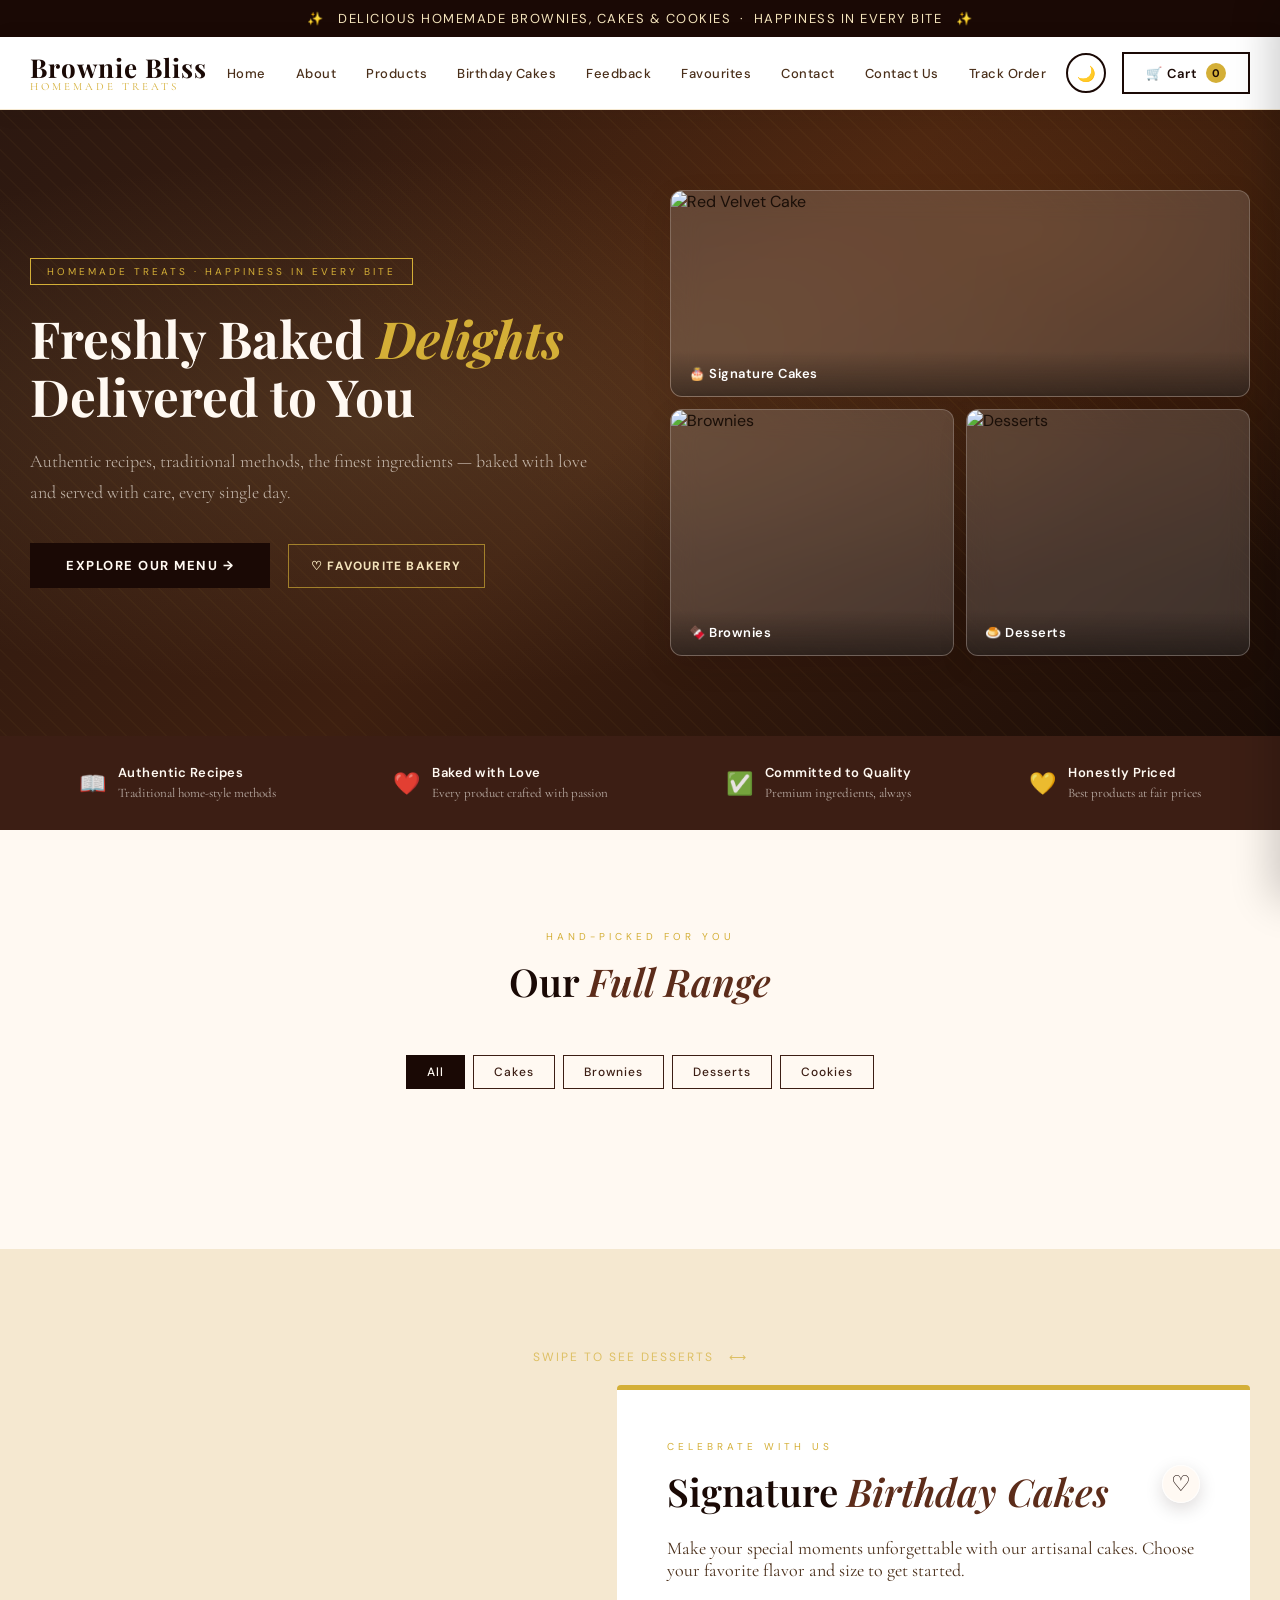
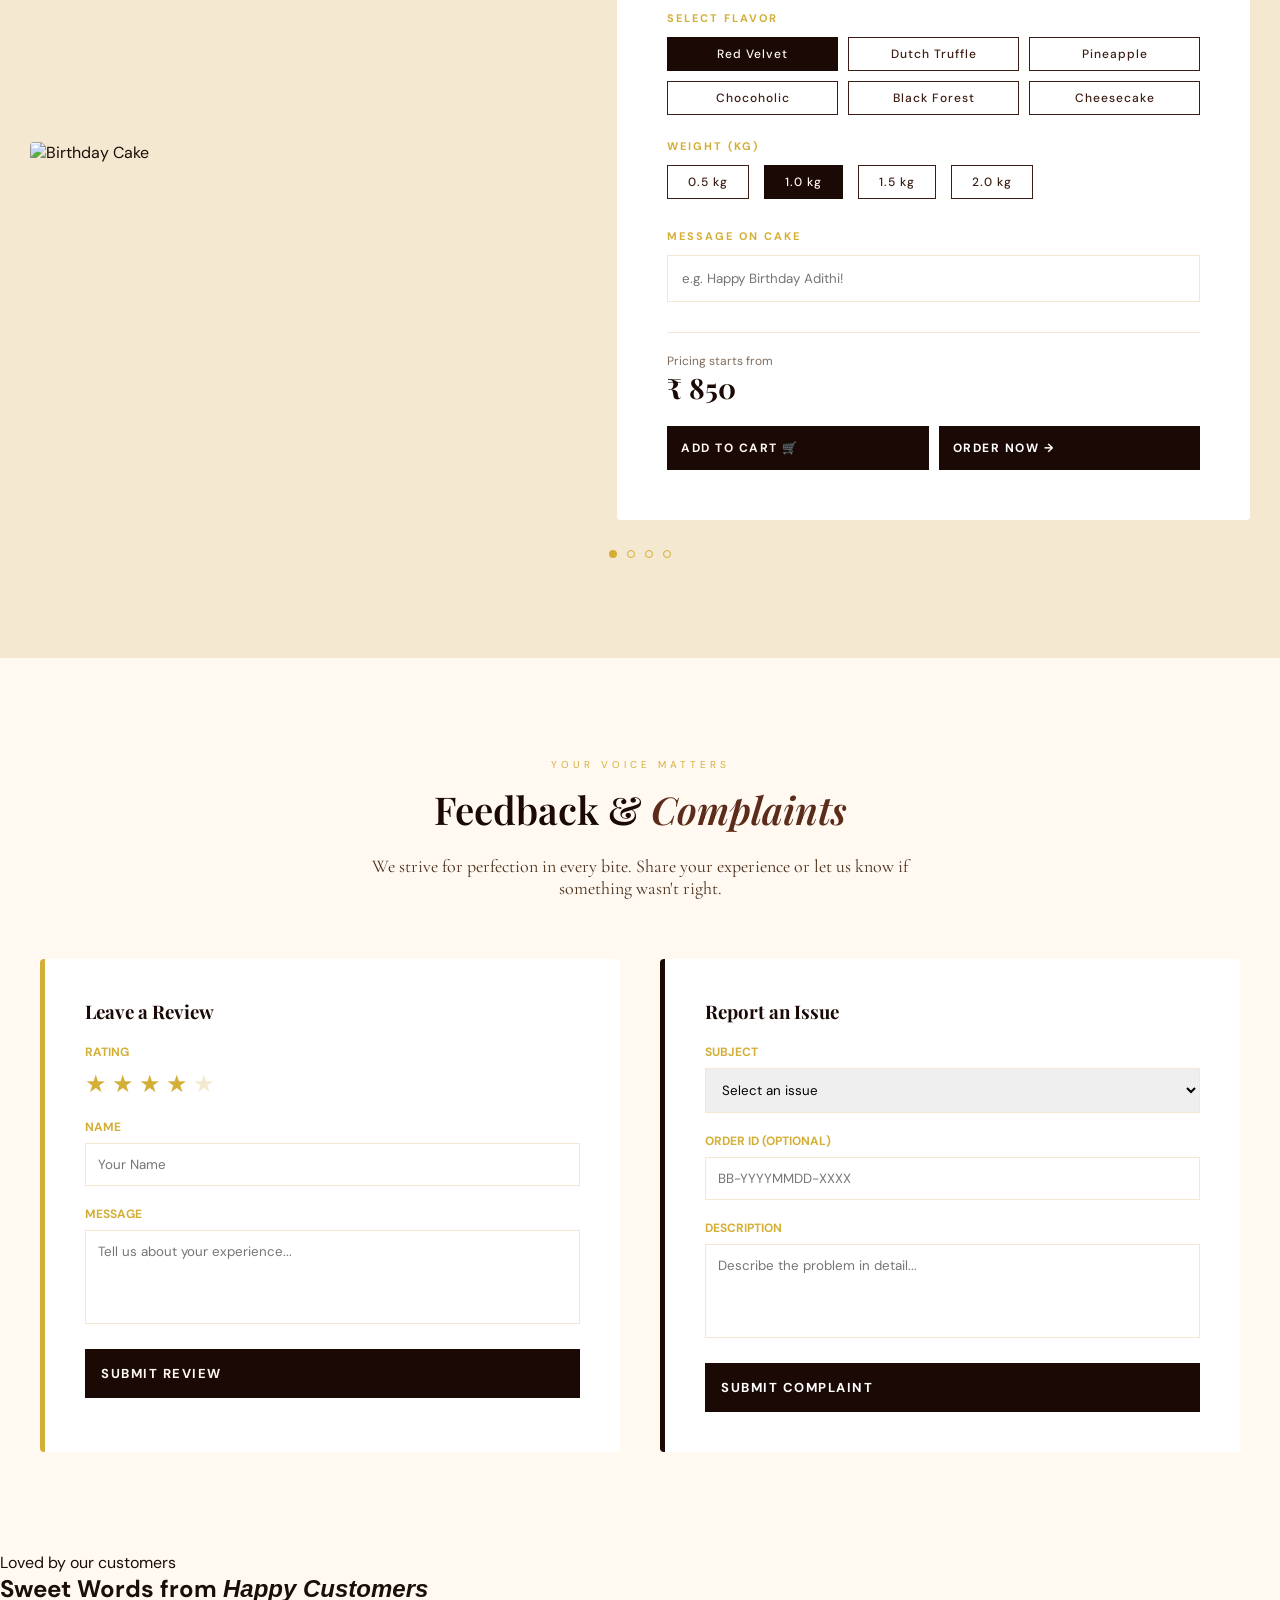
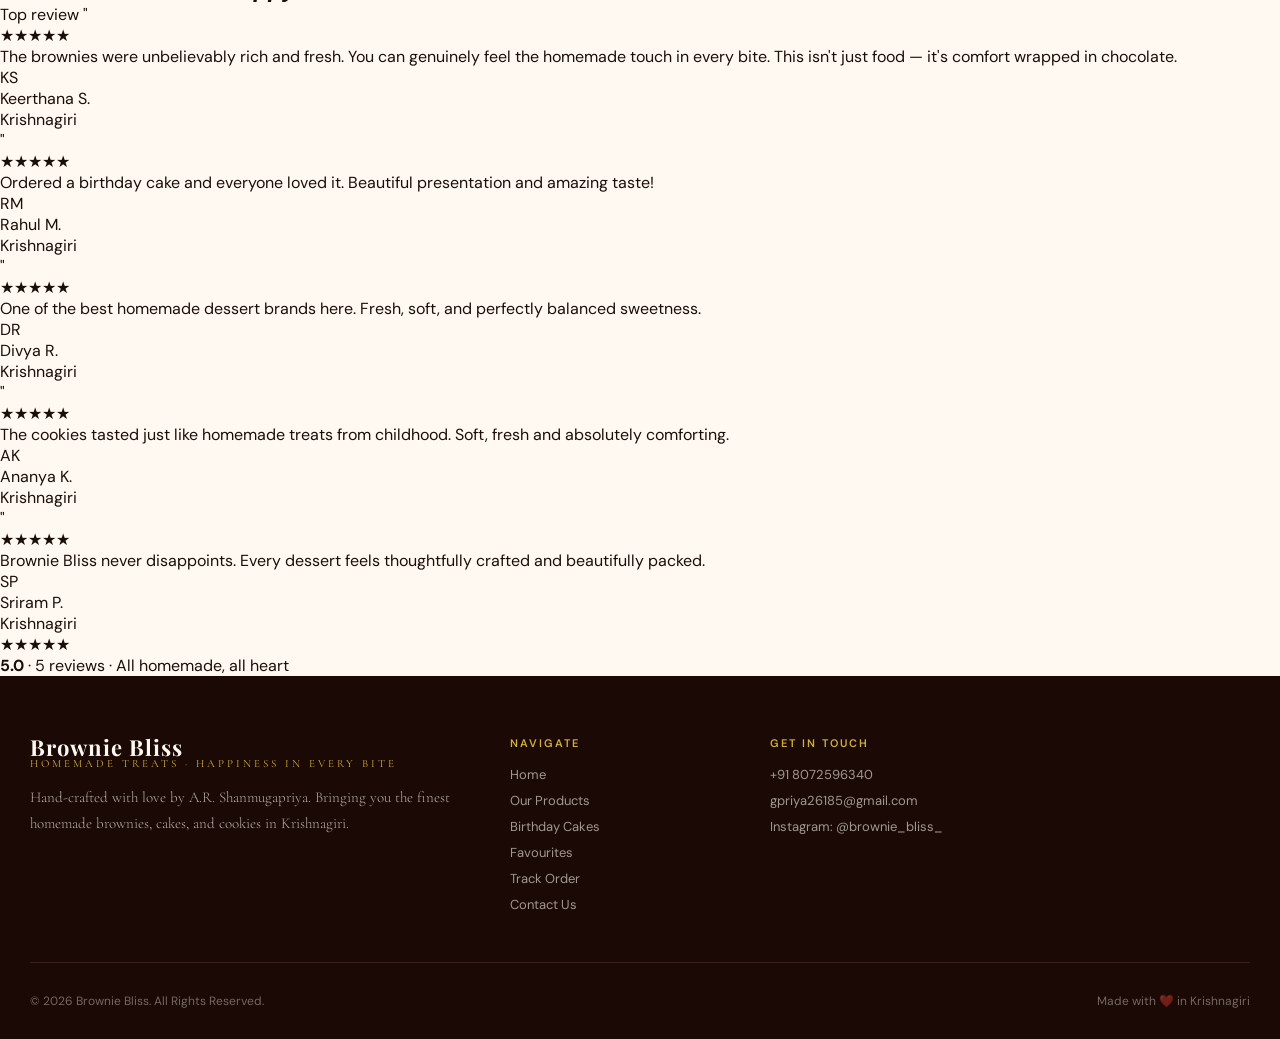
==== commit 8db6214f: "Merge pull request #150 from nishupr/review-section feat: redesign reviews section with warm card-ba" ====
--- a/public/index.html
+++ b/public/index.html
@@ -574,96 +574,84 @@
     </div>
   </section>
 
-<!-- TESTIMONIALS -->
-<section class="testimonials-section">
-  <div class="products-inner">
-
-    <div class="section-header">
-      <span class="section-label">Loved by our customers</span>
-
-      <h2 class="section-title">
-        Sweet Words from <em>Happy Customers</em>
-      </h2>
-    </div>
-
-    <div class="testimonial-marquee">
-
-      <div class="testimonial-track">
-
-        <!-- CARD 1 -->
-        <div class="testimonial-card">
-
-          <div class="testimonial-stars">★★★★★</div>
-
-          <p>
-            “The brownies were unbelievably rich and fresh.
-            You can genuinely feel the homemade touch in every bite.”
-          </p>
-
-          <h4>— Keerthana S.</h4>
-
-        </div>
-
-        <!-- CARD 2 -->
-        <div class="testimonial-card">
-
-          <div class="testimonial-stars">★★★★★</div>
-
-          <p>
-            “Ordered a birthday cake and everyone loved it.
-            Beautiful presentation and amazing taste!”
-          </p>
-
-          <h4>— Rahul M.</h4>
-
-        </div>
-
-        <!-- CARD 3 -->
-        <div class="testimonial-card">
-
-          <div class="testimonial-stars">★★★★★</div>
-
-          <p>
-            “One of the best homemade dessert brands in Krishnagiri.
-            Fresh, soft and perfectly balanced sweetness.”
-          </p>
-
-          <h4>— Divya R.</h4>
-
-        </div>
-
-        <!-- CARD 4 -->
-        <div class="testimonial-card">
-
-          <div class="testimonial-stars">★★★★★</div>
-
-          <p>
-            “The cookies tasted just like homemade treats from childhood.
-            Soft, fresh and absolutely comforting.”
-          </p>
-
-          <h4>— Ananya K.</h4>
-
-        </div>
-
-        <!-- CARD 5 -->
-        <div class="testimonial-card">
-
-          <div class="testimonial-stars">★★★★★</div>
-
-          <p>
-            “Brownie Bliss never disappoints.
-            Every dessert feels thoughtfully crafted and beautifully packed.”
-          </p>
-
-          <h4>— Sriram P.</h4>
-
-        </div>
-
-      </div>
-
-    </div>
-
+
+<section class="bb-reviews">
+  <p class="eyebrow">Loved by our customers</p>
+  <h2>Sweet Words from <em>Happy Customers</em></h2>
+
+  <div class="reviews-grid">
+
+    <div class="review-card featured">
+      <span class="featured-badge">Top review</span>
+      <span class="quote-mark">"</span>
+      <div class="stars">★★★★★</div>
+      <p class="review-text">The brownies were unbelievably rich and fresh. You can genuinely feel the homemade touch in every bite. This isn't just food — it's comfort wrapped in chocolate.</p>
+      <div class="reviewer">
+        <div class="reviewer-avatar">KS</div>
+        <div>
+          <p class="reviewer-name">Keerthana S.</p>
+          <p class="reviewer-location">Krishnagiri</p>
+        </div>
+      </div>
+    </div>
+
+    <div class="review-card">
+      <span class="quote-mark">"</span>
+      <div class="stars">★★★★★</div>
+      <p class="review-text">Ordered a birthday cake and everyone loved it. Beautiful presentation and amazing taste!</p>
+      <div class="reviewer">
+        <div class="reviewer-avatar">RM</div>
+        <div>
+          <p class="reviewer-name">Rahul M.</p>
+          <p class="reviewer-location">Krishnagiri</p>
+        </div>
+      </div>
+    </div>
+
+    <div class="review-card">
+      <span class="quote-mark">"</span>
+      <div class="stars">★★★★★</div>
+      <p class="review-text">One of the best homemade dessert brands here. Fresh, soft, and perfectly balanced sweetness.</p>
+      <div class="reviewer">
+        <div class="reviewer-avatar">DR</div>
+        <div>
+          <p class="reviewer-name">Divya R.</p>
+          <p class="reviewer-location">Krishnagiri</p>
+        </div>
+      </div>
+    </div>
+
+    <div class="review-card">
+      <span class="quote-mark">"</span>
+      <div class="stars">★★★★★</div>
+      <p class="review-text">The cookies tasted just like homemade treats from childhood. Soft, fresh and absolutely comforting.</p>
+      <div class="reviewer">
+        <div class="reviewer-avatar">AK</div>
+        <div>
+          <p class="reviewer-name">Ananya K.</p>
+          <p class="reviewer-location">Krishnagiri</p>
+        </div>
+      </div>
+    </div>
+
+    <div class="review-card">
+      <span class="quote-mark">"</span>
+      <div class="stars">★★★★★</div>
+      <p class="review-text">Brownie Bliss never disappoints. Every dessert feels thoughtfully crafted and beautifully packed.</p>
+      <div class="reviewer">
+        <div class="reviewer-avatar">SP</div>
+        <div>
+          <p class="reviewer-name">Sriram P.</p>
+          <p class="reviewer-location">Krishnagiri</p>
+        </div>
+      </div>
+    </div>
+
+  </div>
+
+  <div class="bb-overall">
+    <span class="stars-big">★★★★★</span>
+    <p class="rating-text"><strong>5.0</strong> · 5 reviews · All homemade, all heart</p>
   </div>
 </section>
 
--- a/public/style.css
+++ b/public/style.css
@@ -1,3 +1,2605 @@
+html {
+  scroll-behavior: smooth;
+}
+
+:root {
+  --color-primary: #4A2C0A;
+  --brown-mid: #3C1E14;
+  --color-accent: #D2691E;
+  --brand-red: #8B0000;
+  --gold: #D4AF37;
+  --gold-light: #F4E4BC;
+  --cream: #FFF9F2;
+  --cream-dark: #F5E8D0;
+  --text-dark: #1a0f08;
+  --text-mid: #4a2f1a;
+  --white: #fff;
+  --shadow-sm: 0 2px 4px rgba(26, 9, 5, 0.05);
+  --shadow-md: 0 10px 30px rgba(26, 9, 5, 0.1);
+  --shadow-lg: 0 20px 50px rgba(26, 9, 5, 0.15);
+  --radius-sm: 4px;
+  --radius-md: 12px;
+  --radius-lg: 20px;
+  --glass: rgba(255, 255, 255, 0.15);
+  --glass-border: rgba(255, 255, 255, 0.2);
+}
+
+* {
+  margin: 0;
+  padding: 0;
+  box-sizing: border-box;
+}
+
+body {
+  background: var(--cream);
+  color: var(--text-dark);
+  font-family: 'DM Sans', sans-serif;
+  overflow-x: hidden;
+}
+
+/* ANNOUNCEMENT BAR */
+.announcement {
+  background: var(--color-primary);
+  color: var(--gold-light);
+  text-align: center;
+  padding: 10px 20px;
+  font-size: 13px;
+  letter-spacing: 1.5px;
+  font-family: 'DM Sans', sans-serif;
+  font-weight: 400;
+}
+
+/* HEADER */
+header {
+  background: var(--white);
+  border-bottom: 1px solid var(--cream-dark);
+  position: sticky;
+  top: 0;
+  z-index: 1000;
+  box-shadow: 0 2px 20px rgba(44, 24, 16, 0.08);
+}
+
+.header-inner {
+  max-width: 1300px;
+  margin: 0 auto;
+  padding: 0 30px;
+  display: flex;
+  align-items: center;
+  justify-content: space-between;
+  height: 72px;
+}
+
+.logo {
+  display: flex;
+  flex-direction: column;
+  line-height: 1;
+}
+
+.logo-name {
+  font-family: 'Playfair Display', serif;
+  font-size: 26px;
+  font-weight: 700;
+  color: var(--color-primary);
+  letter-spacing: 1px;
+}
+
+.logo-sub {
+  font-family: 'Cormorant Garamond', serif;
+  font-size: 11px;
+  letter-spacing: 3px;
+  color: var(--gold);
+  text-transform: uppercase;
+}
+
+nav {
+  display: flex;
+  gap: 30px;
+  align-items: center;
+}
+
+nav a {
+  text-decoration: none;
+  color: var(--text-mid);
+  font-size: 13px;
+  letter-spacing: 0.5px;
+  font-weight: 500;
+  transition: color 0.2s;
+  position: relative;
+}
+
+nav a::after {
+  content: '';
+  position: absolute;
+  bottom: -3px;
+  left: 0;
+  right: 0;
+  height: 1px;
+  background: var(--gold);
+  transform: scaleX(0);
+  transition: transform 0.25s;
+}
+
+nav a:hover::after {
+  transform: scaleX(1);
+}
+
+nav a:hover {
+  color: var(--color-primary);
+}
+
+.header-actions {
+  display: flex;
+  gap: 16px;
+  align-items: center;
+}
+
+.cart-btn {
+  position: relative;
+  background: none;
+  border: 2px solid var(--color-primary);
+  color: var(--color-primary);
+  padding: 9px 22px;
+  font-family: 'DM Sans', sans-serif;
+  font-size: 13px;
+  font-weight: 600;
+  letter-spacing: 1px;
+  cursor: pointer;
+  transition: all 0.2s;
+  border-radius: 0;
+  display: flex;
+  align-items: center;
+  gap: 8px;
+}
+
+.cart-btn:hover {
+  background: var(--color-primary);
+  color: var(--white);
+}
+
+.cart-count {
+  background: var(--gold);
+  color: var(--color-primary);
+  border-radius: 50%;
+  width: 20px;
+  height: 20px;
+  font-size: 11px;
+  font-weight: 700;
+  display: flex;
+  align-items: center;
+  justify-content: center;
+}
+
+/* HERO */
+.hero {
+  background: var(--color-primary);
+  position: relative;
+  overflow: hidden;
+  min-height: 520px;
+  display: flex;
+  align-items: center;
+}
+
+.hero-bg {
+  position: absolute;
+  inset: 0;
+  background:
+    radial-gradient(ellipse at 30% 50%, rgba(201, 169, 110, 0.15) 0%, transparent 60%),
+    radial-gradient(ellipse at 80% 20%, rgba(139, 69, 19, 0.3) 0%, transparent 50%),
+    linear-gradient(135deg, #2C1810 0%, #3d1f10 50%, #1a0c06 100%);
+}
+
+.hero-pattern {
+  position: absolute;
+  inset: 0;
+  opacity: 0.04;
+  background-image: repeating-linear-gradient(45deg, var(--gold) 0, var(--gold) 1px, transparent 0, transparent 50%);
+  background-size: 20px 20px;
+}
+
+.hero-content {
+  position: relative;
+  max-width: 1300px;
+  margin: 0 auto;
+  padding: 80px 30px;
+  display: grid;
+  grid-template-columns: 1fr 1fr;
+  gap: 60px;
+  align-items: center;
+  width: 100%;
+}
+
+.hero-text {
+  color: var(--white);
+}
+
+.hero-badge {
+  display: inline-block;
+  border: 1px solid var(--gold);
+  color: var(--gold);
+  font-size: 10px;
+  letter-spacing: 3px;
+  text-transform: uppercase;
+  padding: 6px 16px;
+  margin-bottom: 24px;
+  font-family: 'DM Sans', sans-serif;
+}
+
+.hero-title {
+  font-family: 'Playfair Display', serif;
+  font-size: clamp(36px, 4vw, 56px);
+  font-weight: 700;
+  line-height: 1.15;
+  color: var(--cream);
+  margin-bottom: 20px;
+}
+
+.hero-title em {
+  font-style: italic;
+  color: var(--gold);
+}
+
+.hero-desc {
+  font-family: 'Cormorant Garamond', serif;
+  font-size: 18px;
+  color: rgba(253, 246, 237, 0.7);
+  line-height: 1.7;
+  margin-bottom: 36px;
+  font-weight: 300;
+}
+
+.hero-cta {
+  display: inline-flex;
+  align-items: center;
+  gap: 12px;
+  background: var(--gold);
+  color: var(--color-primary);
+  padding: 14px 36px;
+  text-decoration: none;
+  font-size: 13px;
+  font-weight: 700;
+  letter-spacing: 1.5px;
+  text-transform: uppercase;
+  transition: all 0.25s;
+  font-family: 'DM Sans', sans-serif;
+  cursor: pointer;
+  border: none;
+}
+
+.hero-cta:hover {
+  background: var(--cream);
+  transform: translateY(-2px);
+  box-shadow: 0 8px 24px rgba(0, 0, 0, 0.3);
+}
+
+.hero-visual {
+  display: grid;
+  grid-template-columns: 1fr 1fr;
+  gap: 12px;
+}
+
+.hero-card {
+  background: var(--glass);
+  backdrop-filter: blur(14px);
+  -webkit-backdrop-filter: blur(14px);
+  border: 1px solid var(--glass-border);
+  border-radius: var(--radius-md);
+  overflow: hidden;
+  cursor: pointer;
+  transition: all 0.4s cubic-bezier(0.165, 0.84, 0.44, 1);
+  box-shadow: var(--shadow-md);
+}
+
+.hero-card:hover {
+  transform: translateY(-8px) scale(1.02);
+  box-shadow: var(--shadow-lg);
+  border-color: rgba(212, 175, 55, 0.4);
+}
+
+.hero-card:first-child {
+  grid-column: span 2;
+}
+
+.hero-card img {
+  width: 100%;
+  height: 200px;
+  object-fit: cover;
+  display: block;
+}
+
+.hero-card:first-child img {
+  height: 160px;
+}
+
+.hero-card-label {
+  padding: 14px 18px;
+  font-family: 'DM Sans', sans-serif;
+  font-size: 13px;
+  font-weight: 600;
+  color: #fff;
+  letter-spacing: 0.5px;
+  background: linear-gradient(to bottom, rgba(0, 0, 0, 0), rgba(0, 0, 0, 0.4));
+}
+
+/* VALUES STRIP */
+.values-strip {
+  background: var(--brown-mid);
+  padding: 28px 30px;
+}
+
+.values-inner {
+  max-width: 1300px;
+  margin: 0 auto;
+  display: flex;
+  justify-content: space-around;
+  flex-wrap: wrap;
+  gap: 20px;
+}
+
+.value-item {
+  display: flex;
+  align-items: center;
+  gap: 12px;
+  color: var(--cream);
+}
+
+.value-icon {
+  font-size: 22px;
+  opacity: 0.9;
+}
+
+.value-text strong {
+  display: block;
+  font-size: 13px;
+  font-weight: 600;
+  letter-spacing: 0.5px;
+  font-family: 'DM Sans', sans-serif;
+}
+
+.value-text span {
+  font-size: 11px;
+  opacity: 0.65;
+  font-family: 'Cormorant Garamond', serif;
+  font-size: 13px;
+}
+
+/* SECTION TITLES */
+.section-header {
+  text-align: center;
+  margin-bottom: 48px;
+}
+
+.section-label {
+  font-family: 'DM Sans', sans-serif;
+  font-size: 10px;
+  letter-spacing: 4px;
+  color: var(--gold);
+  text-transform: uppercase;
+  margin-bottom: 12px;
+  display: block;
+}
+
+.section-title {
+  font-family: 'Playfair Display', serif;
+  font-size: clamp(28px, 3vw, 40px);
+  font-weight: 600;
+  color: var(--color-primary);
+}
+
+.section-title em {
+  font-style: italic;
+  color: var(--color-accent);
+}
+
+/* CATEGORIES */
+.categories-section {
+  padding: 80px 30px;
+  max-width: 1300px;
+  margin: 0 auto;
+}
+
+.categories-grid {
+  display: grid;
+  grid-template-columns: repeat(4, 1fr);
+  gap: 20px;
+}
+
+.cat-card {
+  position: relative;
+  overflow: hidden;
+  cursor: pointer;
+  border-radius: var(--radius-md);
+  box-shadow: var(--shadow-md);
+  aspect-ratio: 3/4;
+  transition: all 0.4s ease;
+}
+
+.cat-card:hover {
+  transform: translateY(-5px);
+  box-shadow: var(--shadow-lg);
+}
+
+.cat-card img {
+  width: 100%;
+  height: 100%;
+  object-fit: cover;
+  transition: transform 0.4s ease;
+  display: block;
+}
+
+.cat-card:hover img {
+  transform: scale(1.07);
+}
+
+.cat-overlay {
+  position: absolute;
+  inset: 0;
+  background: linear-gradient(to top, rgba(44, 24, 16, 0.85) 0%, rgba(44, 24, 16, 0.1) 60%, transparent 100%);
+  display: flex;
+  flex-direction: column;
+  justify-content: flex-end;
+  padding: 24px 20px;
+  transition: background 0.3s;
+}
+
+.cat-card:hover .cat-overlay {
+  background: linear-gradient(to top, rgba(44, 24, 16, 0.95) 0%, rgba(44, 24, 16, 0.3) 60%, transparent 100%);
+}
+
+.cat-name {
+  font-family: 'Playfair Display', serif;
+  font-size: 20px;
+  font-weight: 600;
+  color: var(--white);
+  margin-bottom: 6px;
+}
+
+.cat-count {
+  font-size: 12px;
+  color: var(--gold-light);
+  letter-spacing: 1px;
+  font-family: 'DM Sans', sans-serif;
+}
+
+.cat-arrow {
+  position: absolute;
+  top: 16px;
+  right: 16px;
+  width: 32px;
+  height: 32px;
+  background: rgba(255, 255, 255, 0.1);
+  border: 1px solid rgba(255, 255, 255, 0.3);
+  border-radius: 50%;
+  display: flex;
+  align-items: center;
+  justify-content: center;
+  color: white;
+  font-size: 14px;
+  opacity: 0;
+  transition: opacity 0.2s;
+}
+
+.cat-card:hover .cat-arrow {
+  opacity: 1;
+}
+
+/* PRODUCTS SECTION */
+.products-section {
+  background: var(--cream-dark);
+  padding: 80px 30px;
+}
+
+.products-inner {
+  max-width: 1300px;
+  margin: 0 auto;
+}
+
+/* FILTER TABS */
+.filter-tabs {
+  display: flex;
+  gap: 8px;
+  justify-content: center;
+  margin-bottom: 40px;
+  flex-wrap: wrap;
+}
+
+.filter-tab {
+  padding: 8px 20px;
+  border: 1px solid var(--brown-mid);
+  background: none;
+  color: var(--brown-mid);
+  font-family: 'DM Sans', sans-serif;
+  font-size: 12px;
+  letter-spacing: 1px;
+  cursor: pointer;
+  transition: all 0.2s;
+  font-weight: 500;
+}
+
+.filter-tab.active,
+.filter-tab:hover {
+  background: var(--color-primary);
+  color: var(--cream);
+  border-color: var(--color-primary);
+}
+
+.products-grid {
+  display: grid;
+  grid-template-columns: repeat(auto-fit, minmax(260px, 1fr));
+  gap: 24px;
+}
+
+/* Responsive adjustments */
+@media (max-width: 768px) {
+  .products-grid {
+    grid-template-columns: repeat(2, 1fr);
+  }
+}
+
+@media (max-width: 480px) {
+  .products-grid {
+    grid-template-columns: 1fr;
+  }
+}
+
+.product-card {
+  background: var(--white);
+  border-radius: var(--radius-lg);
+  overflow: hidden;
+  box-shadow: var(--shadow-md);
+  transition: transform 0.3s ease, box-shadow 0.3s ease;
+  display: flex;
+  flex-direction: column;
+  height: 100%;
+}
+
+.product-card:hover {
+  transform: translateY(-12px);
+  box-shadow: var(--shadow-lg);
+}
+
+.product-img-wrap {
+  position: relative;
+  overflow: hidden;
+  height: 0;
+  padding-top: 75%; /* 4:3 aspect ratio */
+}
+
+.product-img-wrap img {
+  position: absolute;
+  top: 0;
+  left: 0;
+  width: 100%;
+  height: 100%;
+  object-fit: cover;
+  transition: transform 0.4s;
+}
+
+.product-card:hover .product-img-wrap img {
+  transform: scale(1.05);
+}
+
+.bestseller-badge {
+  position: absolute;
+  color: var(--color-primary);
+  font-size: 10px;
+  letter-spacing: 1px;
+  text-transform: uppercase;
+  padding: 5px 12px;
+  font-weight: 700;
+  font-family: 'DM Sans', sans-serif;
+  border-radius: 30px;
+  box-shadow: 0 4px 12px rgba(212, 175, 55, 0.4);
+  z-index: 10;
+}
+
+.favorite-btn {
+  position: absolute;
+  top: 15px;
+  right: 15px;
+  width: 38px;
+  height: 38px;
+  border: 1px solid rgba(255, 255, 255, 0.7);
+  background: rgba(255, 249, 242, 0.92);
+  color: var(--brown-dark);
+  border-radius: 50%;
+  font-size: 22px;
+  line-height: 1;
+  cursor: pointer;
+  z-index: 12;
+  display: inline-flex;
+  align-items: center;
+  justify-content: center;
+  box-shadow: 0 6px 18px rgba(26, 9, 5, 0.15);
+  transition: transform 0.2s, background 0.2s, color 0.2s;
+}
+
+.favorite-btn:hover {
+  transform: translateY(-2px) scale(1.04);
+  background: var(--gold-light);
+}
+
+.favorite-btn.active {
+  background: var(--gold);
+  color: var(--brown-dark);
+  border-color: var(--gold);
+}
+
+.favorite-btn-inline {
+  position: static;
+  flex: 0 0 auto;
+  margin-left: 12px;
+}
+
+.birthday-title-row {
+  display: flex;
+  align-items: flex-start;
+  justify-content: space-between;
+  gap: 16px;
+}
+
+.hero-favourite-btn {
+  display: inline-flex;
+  align-items: center;
+  justify-content: center;
+  gap: 10px;
+  margin-left: 14px;
+  padding: 13px 22px;
+  border: 1px solid rgba(212, 175, 55, 0.65);
+  background: transparent;
+  color: var(--gold-light);
+  font-family: 'DM Sans', sans-serif;
+  font-size: 12px;
+  font-weight: 700;
+  letter-spacing: 1.2px;
+  text-transform: uppercase;
+  cursor: pointer;
+  transition: all 0.25s;
+}
+
+.hero-favourite-btn:hover,
+.hero-favourite-btn.active {
+  background: var(--gold);
+  color: var(--brown-dark);
+}
+
+.nav-count {
+  min-width: 18px;
+  height: 18px;
+  margin-left: 4px;
+  border-radius: 50%;
+  background: var(--gold);
+  color: var(--brown-dark);
+  font-size: 10px;
+  font-weight: 700;
+  align-items: center;
+  justify-content: center;
+  vertical-align: middle;
+}
+
+.product-info {
+  padding: 18px 18px 20px;
+}
+
+.product-category {
+  font-size: 10px;
+  letter-spacing: 2px;
+  color: var(--gold);
+  text-transform: uppercase;
+  font-family: 'DM Sans', sans-serif;
+  margin-bottom: 6px;
+}
+
+.product-name {
+  font-family: 'Playfair Display', serif;
+  font-size: 16px;
+  font-weight: 600;
+  color: var(--color-primary);
+  margin-bottom: 6px;
+  line-height: 1.3;
+}
+
+.product-desc {
+  font-family: 'DM Sans', sans-serif;
+  font-size: 12px;
+  color: var(--text-mid);
+  margin-bottom: 12px;
+  line-height: 1.4;
+}
+
+.product-price {
+  font-family: 'DM Sans', sans-serif;
+  font-size: 18px;
+  font-weight: 700;
+  color: var(--color-accent);
+  margin-bottom: 14px;
+}
+
+.add-to-cart {
+  width: 100%;
+  padding: 14px;
+  background: var(--color-primary);
+  color: var(--cream);
+  border: none;
+  font-family: 'DM Sans', sans-serif;
+  font-size: 11px;
+  letter-spacing: 2px;
+  text-transform: uppercase;
+  font-weight: 700;
+  cursor: pointer;
+  transition: all 0.3s;
+  display: flex;
+  align-items: center;
+  justify-content: center;
+  gap: 8px;
+  border-radius: var(--radius-sm);
+}
+
+.add-to-cart:hover {
+  background: var(--brown-mid);
+  gap: 12px;
+  letter-spacing: 2.5px;
+}
+
+.add-to-cart.added {
+  background: #2d6a2d;
+  color: white;
+}
+
+/* FAVOURITES */
+.favourites-page {
+  background: var(--cream);
+}
+
+.favourites-hero {
+  background: var(--cream-dark);
+  padding: 70px 30px 56px;
+  text-align: center;
+  border-bottom: 1px solid rgba(92, 44, 26, 0.08);
+}
+
+.favourites-intro {
+  max-width: 560px;
+  margin: 16px auto 0;
+  color: var(--text-mid);
+  font-family: 'Cormorant Garamond', serif;
+  font-size: 20px;
+  line-height: 1.6;
+}
+
+.favourites-section {
+  padding: 70px 30px 90px;
+}
+
+.favourites-group {
+  margin-top: 56px;
+}
+
+.favourites-group:empty {
+  display: none;
+}
+
+.favourite-bakeries-grid {
+  display: grid;
+  grid-template-columns: repeat(auto-fit, minmax(280px, 1fr));
+  gap: 24px;
+}
+
+.favourite-bakery-card {
+  display: grid;
+  grid-template-columns: 190px 1fr;
+  overflow: hidden;
+  background: var(--white);
+  border: 1px solid rgba(0, 0, 0, 0.03);
+  border-radius: var(--radius-md);
+  box-shadow: var(--shadow-sm);
+}
+
+.favourite-bakery-card img {
+  width: 100%;
+  height: 100%;
+  min-height: 210px;
+  object-fit: cover;
+}
+
+.favourite-bakery-info {
+  padding: 24px;
+}
+
+.favourite-bakery-info h3 {
+  font-family: 'Playfair Display', serif;
+  font-size: 26px;
+  color: var(--brown-dark);
+  margin-bottom: 8px;
+}
+
+.favourite-bakery-info p {
+  color: var(--text-mid);
+  margin-bottom: 22px;
+}
+
+.favourite-remove {
+  max-width: 220px;
+}
+
+.favourites-empty {
+  max-width: 520px;
+  margin: 0 auto;
+  padding: 60px 30px;
+  background: var(--white);
+  border-top: 5px solid var(--gold);
+  border-radius: var(--radius-md);
+  box-shadow: var(--shadow-md);
+  text-align: center;
+}
+
+.favourites-empty h2 {
+  font-family: 'Playfair Display', serif;
+  color: var(--brown-dark);
+  margin-bottom: 10px;
+}
+
+.favourites-empty p {
+  color: var(--text-mid);
+  margin-bottom: 26px;
+}
+
+/* GIFTING BANNER */
+.gifting-section {
+  padding: 80px 30px;
+  max-width: 1300px;
+  margin: 0 auto;
+  display: grid;
+  grid-template-columns: 1fr 1fr;
+  gap: 40px;
+  align-items: center;
+}
+
+.gifting-text .section-header {
+  text-align: left;
+  margin-bottom: 24px;
+}
+
+.gifting-text p {
+  font-family: 'Cormorant Garamond', serif;
+  font-size: 18px;
+  color: var(--text-mid);
+  line-height: 1.8;
+  margin-bottom: 30px;
+  font-weight: 300;
+}
+
+.btn-outline {
+  display: inline-block;
+  padding: 12px 32px;
+  border: 2px solid var(--color-primary);
+  color: var(--color-primary);
+  text-decoration: none;
+  font-family: 'DM Sans', sans-serif;
+  font-size: 12px;
+  letter-spacing: 1.5px;
+  text-transform: uppercase;
+  font-weight: 600;
+  transition: all 0.2s;
+  cursor: pointer;
+  background: none;
+}
+
+.btn-outline:hover {
+  background: var(--color-primary);
+  color: var(--cream);
+}
+
+.gifting-img {
+  border-radius: 2px;
+  overflow: hidden;
+  box-shadow: var(--shadow);
+}
+
+.gifting-img img {
+  width: 100%;
+  height: 400px;
+  object-fit: cover;
+  display: block;
+}
+
+/* FOOTER */
+footer {
+  background: var(--color-primary);
+  color: rgba(253, 246, 237, 0.7);
+  padding: 60px 30px 30px;
+}
+
+.footer-inner {
+  max-width: 1300px;
+  margin: 0 auto;
+}
+
+.footer-top {
+  display: grid;
+  grid-template-columns: 2fr 1fr 1fr 1fr;
+  gap: 40px;
+  padding-bottom: 40px;
+  border-bottom: 1px solid rgba(201, 169, 110, 0.15);
+  margin-bottom: 30px;
+}
+
+.footer-brand .logo-name {
+  color: var(--cream);
+  font-size: 22px;
+}
+
+.footer-brand .logo-sub {
+  color: var(--gold);
+}
+
+.footer-brand p {
+  font-size: 13px;
+  line-height: 1.7;
+  margin-top: 16px;
+  font-family: 'Cormorant Garamond', serif;
+  font-size: 15px;
+  font-weight: 300;
+}
+
+.footer-col h4 {
+  font-family: 'DM Sans', sans-serif;
+  font-size: 11px;
+  letter-spacing: 2px;
+  text-transform: uppercase;
+  color: var(--gold);
+  margin-bottom: 16px;
+  font-weight: 600;
+}
+
+.footer-col a {
+  display: block;
+  color: rgba(253, 246, 237, 0.6);
+  text-decoration: none;
+  font-size: 13px;
+  margin-bottom: 9px;
+  transition: color 0.2s;
+  font-family: 'DM Sans', sans-serif;
+}
+
+.footer-col a:hover {
+  color: var(--gold-light);
+}
+
+.footer-bottom {
+  display: flex;
+  justify-content: space-between;
+  align-items: center;
+  font-size: 12px;
+  color: rgba(253, 246, 237, 0.4);
+  font-family: 'DM Sans', sans-serif;
+}
+
+html {
+  scroll-behavior: smooth;
+}
+
+#contact:target {
+  animation: contactHighlight 1s ease;
+}
+
+@keyframes contactHighlight {
+  0% {
+    box-shadow: 0 0 0 9999px rgba(201, 169, 110, 0.08);
+  }
+
+  100% {
+    box-shadow: none;
+  }
+}
+
+/* CART SIDEBAR */
+.cart-overlay {
+  position: fixed;
+  inset: 0;
+  background: rgba(0, 0, 0, 0.5);
+  z-index: 2000;
+  opacity: 0;
+  pointer-events: none;
+  transition: opacity 0.3s;
+}
+
+.cart-overlay.open {
+  opacity: 1;
+  pointer-events: all;
+}
+
+.cart-sidebar {
+  position: fixed;
+  top: 0;
+  right: 0;
+  bottom: 0;
+  width: 400px;
+  background: var(--white);
+  z-index: 2001;
+  transform: translateX(100%);
+  transition: transform 0.35s cubic-bezier(0.4, 0, 0.2, 1);
+  display: flex;
+  flex-direction: column;
+  box-shadow: -8px 0 40px rgba(0, 0, 0, 0.2);
+}
+
+.cart-sidebar.open {
+  transform: translateX(0);
+}
+
+.cart-header {
+  padding: 24px 24px 20px;
+  border-bottom: 1px solid var(--cream-dark);
+  display: flex;
+  justify-content: space-between;
+  align-items: center;
+  background: var(--brown-dark);
+  color: var(--cream);
+}
+
+.cart-title {
+  font-family: 'Playfair Display', serif;
+  font-size: 20px;
+  font-weight: 600;
+}
+
+.cart-close {
+  background: none;
+  border: none;
+  color: var(--cream);
+  font-size: 24px;
+  cursor: pointer;
+  line-height: 1;
+  padding: 4px;
+  transition: color 0.2s;
+}
+
+.cart-close:hover {
+  color: var(--gold);
+}
+
+.cart-items {
+  flex: 1;
+  overflow-y: auto;
+  padding: 20px 24px;
+}
+
+.cart-empty {
+  text-align: center;
+  padding: 60px 20px;
+  color: var(--text-mid);
+  font-family: 'Cormorant Garamond', serif;
+  font-size: 18px;
+  opacity: 0.6;
+}
+
+.cart-empty-icon {
+  font-size: 48px;
+  margin-bottom: 16px;
+  display: block;
+}
+
+.cart-item {
+  display: grid;
+  grid-template-columns: 70px 1fr auto;
+  gap: 14px;
+  align-items: center;
+  padding: 14px 0;
+  border-bottom: 1px solid var(--cream-dark);
+  animation: slideIn 0.2s ease;
+}
+
+@keyframes slideIn {
+  from {
+    opacity: 0;
+    transform: translateX(10px);
+  }
+
+  to {
+    opacity: 1;
+    transform: translateX(0);
+  }
+}
+
+.cart-item img {
+  width: 70px;
+  height: 70px;
+  object-fit: cover;
+  border-radius: 2px;
+}
+
+.cart-item-name {
+  font-family: 'Playfair Display', serif;
+  font-size: 14px;
+  font-weight: 600;
+  color: var(--brown-dark);
+  margin-bottom: 4px;
+}
+
+.cart-item-price {
+  font-size: 13px;
+  color: var(--brown-warm);
+  font-weight: 600;
+  font-family: 'DM Sans', sans-serif;
+}
+
+.cart-qty {
+  display: flex;
+  align-items: center;
+  gap: 8px;
+  margin-top: 8px;
+}
+
+.qty-btn {
+  width: 26px;
+  height: 26px;
+  border: 1px solid var(--brown-mid);
+  background: none;
+  color: var(--brown-dark);
+  cursor: pointer;
+  font-size: 14px;
+  display: flex;
+  align-items: center;
+  justify-content: center;
+  transition: all 0.15s;
+  font-family: 'DM Sans', sans-serif;
+}
+
+.qty-btn:hover {
+  background: var(--brown-dark);
+  color: white;
+  border-color: var(--brown-dark);
+}
+
+.qty-num {
+  font-size: 14px;
+  font-weight: 600;
+  min-width: 20px;
+  text-align: center;
+  font-family: 'DM Sans', sans-serif;
+}
+
+.cart-item-remove {
+  background: none;
+  border: none;
+  color: #ccc;
+  cursor: pointer;
+  font-size: 16px;
+  padding: 4px;
+  transition: color 0.15s;
+  align-self: flex-start;
+}
+
+.cart-item-remove:hover {
+  color: #e53e3e;
+}
+
+.cart-footer {
+  padding: 20px 24px 28px;
+  border-top: 1px solid var(--cream-dark);
+  background: var(--cream);
+}
+
+.cart-total {
+  display: flex;
+  justify-content: space-between;
+  align-items: center;
+  margin-bottom: 18px;
+}
+
+.cart-total-label {
+  font-family: 'DM Sans', sans-serif;
+  font-size: 13px;
+  color: var(--text-mid);
+  letter-spacing: 1px;
+  text-transform: uppercase;
+  font-weight: 600;
+}
+
+.cart-total-amt {
+  font-family: 'Playfair Display', serif;
+  font-size: 22px;
+  font-weight: 700;
+  color: var(--brown-dark);
+}
+
+.whatsapp-btn {
+  width: 100%;
+  padding: 16px;
+  background: #25D366;
+  color: white;
+  border: none;
+  font-family: 'DM Sans', sans-serif;
+  font-size: 14px;
+  font-weight: 700;
+  letter-spacing: 1px;
+  text-transform: uppercase;
+  cursor: pointer;
+  display: flex;
+  align-items: center;
+  justify-content: center;
+  gap: 12px;
+  transition: all 0.2s;
+  border-radius: 2px;
+  box-shadow: 0 4px 16px rgba(37, 211, 102, 0.3);
+}
+
+.whatsapp-btn:hover {
+  background: #20b95a;
+  transform: translateY(-1px);
+  box-shadow: 0 6px 24px rgba(37, 211, 102, 0.4);
+}
+
+.whatsapp-icon {
+  font-size: 20px;
+}
+
+.whatsapp-note {
+  text-align: center;
+  font-size: 11px;
+  color: var(--text-mid);
+  opacity: 0.6;
+  margin-top: 10px;
+  font-family: 'DM Sans', sans-serif;
+}
+
+/* TOAST */
+.toast {
+  position: fixed;
+  bottom: 24px;
+  right: 24px;
+  background: var(--brown-dark);
+  color: var(--cream);
+  padding: 14px 20px;
+  font-family: 'DM Sans', sans-serif;
+  font-size: 13px;
+  font-weight: 500;
+  border-left: 3px solid var(--gold);
+  z-index: 3000;
+  transform: translateY(80px);
+  opacity: 0;
+  transition: all 0.3s cubic-bezier(0.4, 0, 0.2, 1);
+  display: flex;
+  align-items: center;
+  gap: 10px;
+  max-width: 300px;
+  box-shadow: 0 4px 24px rgba(0, 0, 0, 0.2);
+}
+
+.toast.show {
+  transform: translateY(0);
+  opacity: 1;
+}
+
+/* WHATSAPP PHONE MODAL */
+.phone-modal-overlay {
+  position: fixed;
+  inset: 0;
+  background: rgba(0, 0, 0, 0.6);
+  z-index: 3000;
+  display: flex;
+  align-items: center;
+  justify-content: center;
+  opacity: 0;
+  pointer-events: none;
+  transition: opacity 0.3s;
+}
+
+.phone-modal-overlay.open {
+  opacity: 1;
+  pointer-events: all;
+}
+
+.phone-modal {
+  background: white;
+  padding: 40px 36px;
+  max-width: 420px;
+  width: 90%;
+  box-shadow: 0 20px 60px rgba(0, 0, 0, 0.3);
+  transform: scale(0.9);
+  transition: transform 0.3s;
+}
+
+.phone-modal-overlay.open .phone-modal {
+  transform: scale(1);
+}
+
+.phone-modal h3 {
+  font-family: 'Playfair Display', serif;
+  font-size: 22px;
+  color: var(--brown-dark);
+  margin-bottom: 8px;
+}
+
+.phone-modal p {
+  font-size: 14px;
+  color: var(--text-mid);
+  margin-bottom: 24px;
+  font-family: 'Cormorant Garamond', serif;
+  font-size: 16px;
+}
+
+.phone-input-wrap {
+  display: flex;
+  border: 2px solid var(--cream-dark);
+  transition: border-color 0.2s;
+  margin-bottom: 16px;
+}
+
+.phone-input-wrap:focus-within {
+  border-color: var(--gold);
+}
+
+.phone-prefix {
+  padding: 12px 14px;
+  background: var(--cream-dark);
+  color: var(--text-mid);
+  font-family: 'DM Sans', sans-serif;
+  font-size: 14px;
+  font-weight: 600;
+}
+
+.phone-input {
+  flex: 1;
+  padding: 12px 14px;
+  border: none;
+  outline: none;
+  font-family: 'DM Sans', sans-serif;
+  font-size: 15px;
+  color: var(--brown-dark);
+  background: white;
+}
+
+.modal-actions {
+  display: flex;
+  gap: 12px;
+}
+
+.modal-cancel {
+  flex: 1;
+  padding: 12px;
+  background: none;
+  border: 1px solid var(--cream-dark);
+  color: var(--text-mid);
+  font-family: 'DM Sans', sans-serif;
+  font-size: 13px;
+  cursor: pointer;
+  transition: all 0.2s;
+}
+
+.modal-cancel:hover {
+  border-color: var(--brown-dark);
+}
+
+.modal-confirm {
+  flex: 2;
+  padding: 12px;
+  background: #25D366;
+  color: white;
+  border: none;
+  font-family: 'DM Sans', sans-serif;
+  font-size: 13px;
+  font-weight: 700;
+  cursor: pointer;
+  transition: all 0.2s;
+  display: flex;
+  align-items: center;
+  justify-content: center;
+  gap: 8px;
+  letter-spacing: 0.5px;
+}
+
+.modal-confirm:hover {
+  background: #20b95a;
+}
+
+/* RESPONSIVE */
+@media (max-width: 1024px) {
+  .hero-content {
+    grid-template-columns: 1fr;
+    gap: 40px;
+    text-align: center;
+  }
+
+  .hero-text {
+    display: flex;
+    flex-direction: column;
+    align-items: center;
+  }
+
+  .hero-favourite-btn {
+    margin: 14px 0 0;
+  }
+
+  .hero-visual {
+    max-width: 600px;
+    margin: 0 auto;
+  }
+
+  .admin-body {
+    margin: 20px auto;
+  }
+}
+
+@media (max-width: 900px) {
+  .categories-grid {
+    grid-template-columns: repeat(2, 1fr);
+  }
+
+  .products-grid {
+    grid-template-columns: repeat(2, 1fr);
+  }
+
+  .favourite-bakery-card {
+    grid-template-columns: 1fr;
+  }
+
+  .footer-top {
+    grid-template-columns: repeat(2, 1fr);
+  }
+
+  .gifting-section {
+    grid-template-columns: 1fr;
+    text-align: center;
+  }
+
+  .gifting-text .section-header {
+    text-align: center;
+  }
+
+  nav {
+    display: none;
+  }
+
+  .cart-sidebar {
+    width: 100%;
+  }
+
+  .admin-nav .nav-links {
+    display: none;
+  }
+}
+
+@media (max-width: 600px) {
+  /* Footer Mobile Fix */
+footer {
+    overflow-x: hidden;
+}
+
+.footer-inner {
+    overflow-x: hidden;
+    padding: 0 15px;
+}
+
+.footer-top {
+    grid-template-columns: 1fr !important;
+    gap: 20px;
+}
+.btn, button {
+    white-space: nowrap;
+}
+
+.footer-col a {
+    word-break: break-word;
+    overflow-wrap: break-word;
+    white-space: normal;
+}
+
+.footer-brand p {
+    word-break: break-word;
+}
+
+.footer-bottom {
+    flex-direction: column;
+    text-align: center;
+    gap: 8px;
+    word-break: break-word;
+}
+.footer-col a {
+    word-break: break-all;
+    font-size: 13px;
+}
+  .header-inner {
+    padding: 0 15px;
+  }
+
+  .logo-name {
+    font-size: 20px;
+  }
+
+  .hero-title {
+    font-size: 32px;
+  }
+
+  .products-grid {
+    grid-template-columns: 1fr;
+    gap: 16px;
+  }
+
+  .birthday-title-row {
+    align-items: center;
+  }
+
+  .categories-grid {
+    grid-template-columns: 1fr;
+  }
+
+  .values-inner {
+    justify-content: flex-start;
+    overflow-x: auto;
+    padding-bottom: 10px;
+  }
+
+  .value-item {
+    flex-shrink: 0;
+  }
+
+  /* Admin Mobile Adjustments */
+  .panel-head {
+    flex-direction: column;
+    align-items: flex-start;
+  }
+
+  .orders-filter {
+    width: 100%;
+    overflow-x: auto;
+    display: flex;
+    padding-bottom: 8px;
+  }
+
+  .of-btn {
+    white-space: nowrap;
+  }
+
+  .orders-table {
+    display: block;
+    overflow-x: auto;
+  }
+
+  .stat-card {
+    padding: 16px;
+  }
+
+  .stat-value {
+    font-size: 24px;
+  }
+
+  .checkout-modal,
+  .detail-modal,
+  .receipt-modal {
+    width: 95%;
+    margin: 10px;
+  }
+
+  .detail-modal-body {
+    padding: 15px;
+  }
+
+  .info-grid {
+    grid-template-columns: 1fr;
+  }
+}
+
+/* --- CHECKOUT MODAL --- */
+.checkout-overlay {
+  position: fixed;
+  inset: 0;
+  background: rgba(26, 9, 5, 0.4);
+  backdrop-filter: blur(4px);
+  -webkit-backdrop-filter: blur(4px);
+  z-index: 3000;
+  display: flex;
+  align-items: center;
+  justify-content: center;
+  opacity: 0;
+  pointer-events: none;
+  transition: opacity 0.3s;
+}
+
+.checkout-overlay.open {
+  opacity: 1;
+  pointer-events: all;
+}
+
+.checkout-modal {
+  background: var(--white);
+  width: 90%;
+  max-width: 480px;
+  border-radius: 4px;
+  overflow: hidden;
+  box-shadow: 0 40px 100px rgba(0, 0, 0, 0.4);
+  transform: translateY(20px);
+  transition: transform 0.3s;
+}
+
+.checkout-overlay.open .checkout-modal {
+  transform: translateY(0);
+}
+
+.checkout-head {
+  padding: 24px 30px;
+  border-bottom: 1px solid var(--cream-dark);
+  display: flex;
+  justify-content: space-between;
+  align-items: center;
+  background: #faf7f2;
+}
+
+.checkout-steps {
+  display: flex;
+  align-items: center;
+  gap: 10px;
+}
+
+.step-indicator {
+  width: 24px;
+  height: 24px;
+  border-radius: 50%;
+  background: var(--cream-dark);
+  color: var(--text-mid);
+  font-size: 11px;
+  font-weight: 700;
+  display: flex;
+  align-items: center;
+  justify-content: center;
+}
+
+.step-indicator.active {
+  background: var(--gold);
+  color: var(--brown-dark);
+}
+
+.step-indicator.done {
+  background: var(--brown-dark);
+  color: var(--white);
+}
+
+.step-line {
+  width: 20px;
+  height: 2px;
+  background: var(--cream-dark);
+}
+
+.checkout-close {
+  background: none;
+  border: none;
+  font-size: 20px;
+  cursor: pointer;
+  color: var(--text-mid);
+}
+
+.checkout-body {
+  padding: 36px 40px;
+}
+
+.checkout-title {
+  font-family: 'Playfair Display', serif;
+  font-size: 24px;
+  color: var(--brown-dark);
+  margin-bottom: 8px;
+}
+
+.checkout-subtitle {
+  font-size: 14px;
+  color: var(--text-mid);
+  opacity: 0.7;
+  margin-bottom: 28px;
+}
+
+.form-group {
+  margin-bottom: 20px;
+}
+
+.form-group label {
+  display: block;
+  font-size: 11px;
+  text-transform: uppercase;
+  color: var(--gold);
+  letter-spacing: 1px;
+  margin-bottom: 8px;
+  font-weight: 700;
+}
+
+.form-group input,
+.form-group textarea {
+  width: 100%;
+  padding: 12px 16px;
+  border: 1px solid var(--cream-dark);
+  border-radius: 2px;
+  font-family: 'DM Sans', sans-serif;
+  font-size: 14px;
+  outline: none;
+  transition: border-color 0.2s;
+}
+
+.form-group input:focus,
+.form-group textarea:focus {
+  border-color: var(--gold);
+}
+
+.phone-input-group {
+  display: flex;
+  border: 1px solid var(--cream-dark);
+}
+
+.phone-input-group .prefix {
+  padding: 12px 14px;
+  background: #fdf6ed;
+  font-size: 14px;
+  font-weight: 700;
+  color: var(--brown-mid);
+}
+
+.phone-input-group input {
+  border: none;
+}
+
+.otp-container {
+  display: flex;
+  gap: 10px;
+  margin-bottom: 24px;
+}
+
+.otp-box {
+  width: 100%;
+  aspect-ratio: 1;
+  text-align: center;
+  font-size: 24px;
+  font-weight: 700;
+  border: 1px solid var(--cream-dark);
+  outline: none;
+  border-radius: 4px;
+}
+
+.otp-box:focus {
+  border-color: var(--gold);
+  background: #fffcf8;
+}
+
+.hidden {
+  display: none;
+}
+
+.text-link {
+  background: none;
+  border: none;
+  color: var(--gold);
+  font-size: 13px;
+  text-decoration: underline;
+  cursor: pointer;
+  margin-top: 20px;
+  display: block;
+  width: 100%;
+}
+
+.confirm-summary {
+  background: #faf7f2;
+  padding: 24px;
+  border-radius: 4px;
+  margin-bottom: 28px;
+}
+
+.confirm-section {
+  margin-bottom: 20px;
+}
+
+.confirm-section label {
+  display: block;
+  font-size: 10px;
+  text-transform: uppercase;
+  color: var(--gold);
+  letter-spacing: 1.5px;
+  margin-bottom: 8px;
+  font-weight: 700;
+}
+
+.confirm-row {
+  display: flex;
+  justify-content: space-between;
+  font-size: 13px;
+  margin-bottom: 6px;
+}
+
+.confirm-total {
+  margin-top: 15px;
+  padding-top: 15px;
+  border-top: 1px solid var(--cream-dark);
+  display: flex;
+  justify-content: space-between;
+  align-items: center;
+}
+
+.confirm-total strong {
+  font-size: 20px;
+  color: var(--brown-dark);
+  font-family: 'Playfair Display', serif;
+}
+
+.demo-note {
+  background: #fdf6ed;
+  border: 1px solid var(--gold);
+  padding: 10px;
+  font-size: 12px;
+  text-align: center;
+  color: var(--brown-dark);
+}
+
+
+/* --- ADMIN PANEL STYLES --- */
+.admin-page {
+  background: #fdfbf8;
+}
+
+.admin-nav {
+  background: var(--brown-dark);
+  padding: 15px 30px;
+  display: flex;
+  justify-content: space-between;
+  align-items: center;
+  color: var(--white);
+  box-shadow: 0 4px 20px rgba(0, 0, 0, 0.2);
+  position: sticky;
+  top: 0;
+  z-index: 1000;
+}
+
+.admin-badge {
+  background: var(--gold);
+  color: var(--brown-dark);
+  padding: 4px 10px;
+  font-size: 10px;
+  font-weight: 700;
+  letter-spacing: 1.5px;
+  border-radius: 2px;
+}
+
+.admin-body {
+  max-width: 1400px;
+  margin: 40px auto;
+  padding: 0 30px;
+}
+
+/* STATS */
+.stats-grid {
+  display: grid;
+  grid-template-columns: repeat(auto-fit, minmax(240px, 1fr));
+  gap: 20px;
+  margin-bottom: 40px;
+}
+
+.stat-card {
+  background: var(--white);
+  padding: 24px;
+  border-radius: 4px;
+  box-shadow: 0 2px 12px rgba(44, 24, 16, 0.05);
+  border-bottom: 3px solid var(--cream-dark);
+}
+
+.stat-label {
+  font-size: 12px;
+  text-transform: uppercase;
+  letter-spacing: 1px;
+  color: var(--text-mid);
+  opacity: 0.7;
+  display: flex;
+  justify-content: space-between;
+  align-items: center;
+  margin-bottom: 12px;
+  font-weight: 600;
+}
+
+.stat-value {
+  font-family: 'Playfair Display', serif;
+  font-size: 32px;
+  font-weight: 700;
+  color: var(--brown-dark);
+}
+
+/* ORDERS TABLE */
+.orders-panel {
+  background: var(--white);
+  border-radius: 4px;
+  box-shadow: 0 4px 24px rgba(44, 24, 16, 0.08);
+  overflow: hidden;
+}
+
+.panel-head {
+  padding: 30px;
+  border-bottom: 1px solid var(--cream-dark);
+  display: flex;
+  justify-content: space-between;
+  align-items: center;
+  flex-wrap: wrap;
+  gap: 20px;
+}
+
+.panel-head h2 {
+  font-family: 'Playfair Display', serif;
+  color: var(--brown-dark);
+}
+
+.of-btn {
+  padding: 8px 16px;
+  border: 1px solid var(--cream-dark);
+  background: none;
+  font-family: 'DM Sans', sans-serif;
+  font-size: 12px;
+  cursor: pointer;
+  transition: all 0.2s;
+  color: var(--text-mid);
+}
+
+.of-btn.active {
+  background: var(--brown-dark);
+  color: var(--white);
+  border-color: var(--brown-dark);
+}
+
+.orders-table {
+  width: 100%;
+  border-collapse: collapse;
+  font-family: 'DM Sans', sans-serif;
+}
+
+.orders-table th {
+  background: #faf7f2;
+  text-align: left;
+  padding: 16px 20px;
+  font-size: 11px;
+  text-transform: uppercase;
+  letter-spacing: 1px;
+  color: var(--gold);
+  border-bottom: 1px solid var(--cream-dark);
+}
+
+.orders-table td {
+  padding: 18px 20px;
+  border-bottom: 1px solid #f9f5ef;
+  font-size: 14px;
+  color: var(--text-dark);
+}
+
+.order-id {
+  font-weight: 700;
+  color: var(--brown-mid);
+  font-family: monospace;
+  background: #f5f0e8;
+  padding: 4px 8px;
+  border-radius: 4px;
+}
+
+.customer-name {
+  font-weight: 600;
+  margin-bottom: 2px;
+}
+
+.customer-phone {
+  font-size: 12px;
+  opacity: 0.6;
+}
+
+.status-pill {
+  padding: 4px 10px;
+  border-radius: 20px;
+  font-size: 11px;
+  font-weight: 700;
+  text-transform: uppercase;
+}
+
+.pay-paid {
+  background: #e6fcf5;
+  color: #0ca678;
+}
+
+.pay-unpaid {
+  background: #fff5f5;
+  color: #fa5252;
+}
+
+.status-select {
+  padding: 6px 12px;
+  border-radius: 4px;
+  border: 1px solid var(--cream-dark);
+  font-family: 'DM Sans', sans-serif;
+  background: white;
+  outline: none;
+}
+
+.action-row {
+  display: flex;
+  gap: 8px;
+}
+
+.btn-confirm {
+  background: #25D366;
+  color: white;
+  border: none;
+  padding: 6px 12px;
+  border-radius: 4px;
+  font-size: 12px;
+  font-weight: 600;
+  cursor: pointer;
+}
+
+.btn-view {
+  background: var(--brown-mid);
+  color: white;
+  border: none;
+  padding: 6px 12px;
+  border-radius: 4px;
+  font-size: 12px;
+  font-weight: 600;
+  cursor: pointer;
+}
+
+/* MODALS */
+.detail-modal-overlay {
+  position: fixed;
+  inset: 0;
+  background: rgba(26, 9, 5, 0.8);
+  backdrop-filter: blur(4px);
+  z-index: 2000;
+  display: flex;
+  align-items: center;
+  justify-content: center;
+  opacity: 0;
+  pointer-events: none;
+  transition: opacity 0.3s;
+}
+
+.detail-modal-overlay.open {
+  opacity: 1;
+  pointer-events: all;
+}
+
+.detail-modal {
+  background: white;
+  width: 90%;
+  max-width: 650px;
+  border-radius: 4px;
+  overflow: hidden;
+  box-shadow: 0 40px 100px rgba(0, 0, 0, 0.4);
+  transform: translateY(20px);
+  transition: transform 0.3s;
+}
+
+.detail-modal-overlay.open .detail-modal {
+  transform: translateY(0);
+}
+
+.detail-modal-head {
+  padding: 24px 30px;
+  background: #faf7f2;
+  border-bottom: 1px solid var(--cream-dark);
+  display: flex;
+  justify-content: space-between;
+  align-items: center;
+}
+
+.detail-modal-body {
+  padding: 30px;
+  max-height: 70vh;
+  overflow-y: auto;
+}
+
+.detail-modal-foot {
+  padding: 24px 30px;
+  border-top: 1px solid var(--cream-dark);
+  background: #faf7f2;
+}
+
+.info-grid {
+  display: grid;
+  grid-template-columns: 1fr 1fr;
+  gap: 24px;
+  margin-bottom: 30px;
+}
+
+.info-item label {
+  display: block;
+  font-size: 11px;
+  text-transform: uppercase;
+  color: var(--gold);
+  letter-spacing: 1px;
+  margin-bottom: 6px;
+  font-weight: 700;
+}
+
+.info-item span {
+  font-family: 'DM Sans', sans-serif;
+  font-size: 15px;
+  color: var(--brown-dark);
+}
+
+.items-list h4 {
+  font-family: 'Playfair Display', serif;
+  margin-bottom: 16px;
+  border-bottom: 1px solid var(--cream-dark);
+  padding-bottom: 8px;
+}
+
+.item-row {
+  display: flex;
+  justify-content: space-between;
+  padding: 10px 0;
+  font-size: 14px;
+  border-bottom: 1px dashed #eee;
+}
+
+.items-total {
+  margin-top: 20px;
+  padding-top: 15px;
+  border-top: 2px solid var(--brown-dark);
+  display: flex;
+  justify-content: space-between;
+  font-weight: 700;
+  font-size: 18px;
+  color: var(--brown-dark);
+}
+
+/* RECEIPT SPECIFIC */
+.receipt-container {
+  padding: 20px;
+  background: white;
+  border: 1px solid #eee;
+  font-family: 'DM Sans', sans-serif;
+}
+
+.receipt-head {
+  text-align: center;
+  margin-bottom: 30px;
+}
+
+.receipt-head h2 {
+  font-family: 'Playfair Display', serif;
+  font-size: 28px;
+  color: var(--brown-dark);
+}
+
+.receipt-row {
+  display: flex;
+  justify-content: space-between;
+  margin-bottom: 8px;
+  font-size: 13px;
+}
+
+.receipt-divider {
+  margin: 15px 0;
+  border: none;
+  border-top: 1px dashed #ccc;
+}
+
+.receipt-row.total {
+  margin-top: 15px;
+  font-size: 16px;
+  font-weight: 700;
+}
+
+.receipt-stamp {
+  display: inline-block;
+  border: 4px solid #198754;
+  color: #198754;
+  padding: 5px 15px;
+  font-weight: 900;
+  transform: rotate(-15deg);
+  opacity: 0.6;
+  border-radius: 8px;
+}
+
+.receipt-foot {
+  margin-top: 30px;
+  text-align: center;
+  font-size: 12px;
+  color: #888;
+  line-height: 1.6;
+}
+
+@media print {
+  .no-print {
+    display: none !important;
+  }
+
+  body {
+    background: white;
+    padding: 0;
+  }
+
+  .receipt-container {
+    border: none;
+    padding: 0;
+  }
+}
+
+/* ADMIN SIDEBAR */
+.sidebar-overlay {
+  position: fixed;
+  inset: 0;
+  background: rgba(0, 0, 0, 0.6);
+  z-index: 2000;
+  opacity: 0;
+  pointer-events: none;
+  transition: opacity 0.3s;
+}
+
+.sidebar-overlay.open {
+  opacity: 1;
+  pointer-events: all;
+}
+
+.admin-sidebar {
+  position: fixed;
+  top: 0;
+  left: -280px;
+  bottom: 0;
+  width: 280px;
+  background: var(--brown-dark);
+  z-index: 2001;
+  display: flex;
+  flex-direction: column;
+  transition: transform 0.3s cubic-bezier(0.4, 0, 0.2, 1);
+  box-shadow: 10px 0 30px rgba(0, 0, 0, 0.3);
+}
+
+.admin-sidebar.open {
+  transform: translateX(280px);
+}
+
+.sidebar-header {
+  padding: 24px;
+  display: flex;
+  justify-content: space-between;
+  align-items: center;
+  border-bottom: 1px solid rgba(255, 255, 255, 0.1);
+}
+
+.sidebar-links {
+  flex: 1;
+  padding: 24px 0;
+  display: flex;
+  flex-direction: column;
+}
+
+.sidebar-nav-btn {
+  background: none;
+  border: none;
+  color: rgba(253, 246, 237, 0.7);
+  font-size: 14px;
+  cursor: pointer;
+  font-family: 'DM Sans', sans-serif;
+  font-weight: 600;
+  padding: 16px 24px;
+  text-align: left;
+  transition: all 0.2s;
+  display: block;
+  width: 100%;
+}
+
+.sidebar-nav-btn:hover {
+  background: rgba(255, 255, 255, 0.05);
+  color: white;
+}
+
+.sidebar-nav-btn.active {
+  color: var(--gold);
+  background: rgba(212, 175, 55, 0.1);
+  border-left: 4px solid var(--gold);
+  padding-left: 20px;
+}
+
+.sidebar-footer {
+  padding: 24px;
+  border-top: 1px solid rgba(255, 255, 255, 0.1);
+}
+
+/* TRACK ORDER SPECIFIC */
+.track-page-body {
+  font-family: 'DM Sans', sans-serif;
+  background: var(--cream);
+  min-height: 100vh;
+  display: flex;
+  flex-direction: column;
+}
+
+.track-content-wrapper {
+  flex: 1;
+  display: flex;
+  align-items: center;
+  justify-content: center;
+  padding: 60px 20px;
+}
+
+.track-container {
+  width: 100%;
+  max-width: 600px;
+  background: var(--white);
+  padding: 50px;
+  border-radius: var(--radius-md);
+  box-shadow: var(--shadow-lg);
+  border-top: 5px solid var(--gold);
+}
+
+.track-container h2 {
+  font-family: 'Playfair Display', serif;
+  font-size: 32px;
+  color: var(--brown-dark);
+  margin-bottom: 10px;
+  text-align: center;
+}
+
+.track-subtitle {
+  color: var(--text-mid);
+  margin-bottom: 30px;
+  text-align: center;
+  font-family: 'Cormorant Garamond', serif;
+  font-size: 18px;
+}
+
+.track-input-group {
+  display: flex;
+  gap: 10px;
+  margin-bottom: 30px;
+}
+
+.track-container input {
+  flex: 1;
+  padding: 15px 20px;
+  border: 1px solid var(--cream-dark);
+  border-radius: var(--radius-sm);
+  font-size: 16px;
+  font-family: 'DM Sans', sans-serif;
+  outline: none;
+  background: var(--cream);
+  color: var(--brown-dark);
+}
+
+.track-container input:focus {
+  border-color: var(--gold);
+  background: var(--white);
+}
+
+.track-container button {
+  padding: 15px 30px;
+  background: var(--brown-dark);
+  color: var(--white);
+  border: none;
+  border-radius: var(--radius-sm);
+  cursor: pointer;
+  font-size: 14px;
+  font-weight: 700;
+  letter-spacing: 1px;
+  text-transform: uppercase;
+  font-family: 'DM Sans', sans-serif;
+  transition: all 0.3s;
+}
+
+.track-container button:hover {
+  background: var(--brown-warm);
+  transform: translateY(-2px);
+  box-shadow: 0 4px 12px rgba(0, 0, 0, 0.15);
+}
+
+#result {
+  margin-top: 20px;
+  display: none;
+  background: var(--cream);
+  padding: 30px;
+  border-radius: var(--radius-sm);
+  border: 1px solid var(--cream-dark);
+}
+
+#result h3 {
+  font-family: 'Playfair Display', serif;
+  color: var(--brown-dark);
+  font-size: 24px;
+  margin-bottom: 20px;
+  border-bottom: 1px solid var(--cream-dark);
+  padding-bottom: 10px;
+}
+
+.result-row {
+  display: flex;
+  margin-bottom: 12px;
+  font-size: 15px;
+  align-items: center;
+}
+
+.result-row strong {
+  width: 90px;
+  color: var(--gold);
+  text-transform: uppercase;
+  font-size: 11px;
+  letter-spacing: 1px;
+  font-weight: 700;
+}
+
+.status-badge {
+  display: inline-block;
+  display: inline-flex;
+  align-items: center;
+  gap: 6px;
+  padding: 6px 14px;
+  border-radius: 30px;
+  font-weight: 700;
+  font-size: 11px;
+  letter-spacing: 1px;
+  text-transform: uppercase;
+}
+
+.status-pending {
+  background: #ffe0b2;
+  color: #e65100;
+}
+
+.status-confirmed {
+  background: #c8e6c9;
+  color: #2e7d32;
+}
+
+.status-delivered {
+  background: #bbdefb;
+  color: #1565c0;
+  border: 1px solid transparent;
+}
+
+.status-pending {
+  background: #fdf6ed;
+  color: #b8860b;
+  border-color: #f2d8a7;
+}
+
+.status-confirmed {
+  background: #f0fdf4;
+  color: #166534;
+  border-color: #bbf7d0;
+}
+
+.status-preparing {
+  background: #f5ebe6;
+  color: #5c2c1a;
+  border-color: #e1c5ba;
+}
+
+.status-delivered {
+  background: #eff6ff;
+  color: #1e40af;
+  border-color: #bfdbfe;
+}
+
+.status-cancelled {
+  background: #fef2f2;
+  color: #991b1b;
+  border-color: #fecaca;
+}
+
+#result h4 {
+  font-family: 'DM Sans', sans-serif;
+  color: var(--gold);
+  font-size: 11px;
+  letter-spacing: 1px;
+  text-transform: uppercase;
+  margin: 25px 0 15px;
+  font-weight: 700;
+}
+
+.item-list {
+  list-style: none;
+  padding: 0;
+  margin: 0 0 20px;
+  background: var(--white);
+  border-radius: var(--radius-sm);
+  border: 1px solid var(--cream-dark);
+}
+
+.item-list li {
+  padding: 12px 15px;
+  border-bottom: 1px solid var(--cream-dark);
+  font-size: 14px;
+}
+
+.item-list li:last-child {
+  border-bottom: none;
+}
+
+/* Receipt Table Structure */
+.receipt-table {
+  width: 100%;
+  border-collapse: collapse;
+  margin-top: 10px;
+}
+
+.receipt-table td {
+  padding: 8px 0;
+  border-bottom: 1px dashed var(--cream-dark);
+}
+
+.receipt-table .text-right {
+  text-align: right;
+}
+
+.track-item-price {
+  font-weight: 600;
+  color: var(--brown-warm);
+}
+
+.result-total td {
+  font-family: 'Playfair Display', serif;
+  font-size: 22px;
+  font-weight: 700;
+  color: var(--brown-dark);
+  border-bottom: none;
+  border-top: 2px solid var(--brown-dark);
+  padding-top: 15px;
+}
+
+/* Header standardisation */
+a.logo {
+  text-decoration: none;
+}
+
+
+/* Toast Track Link */
+.toast-track-link {
+  text-decoration: underline;
+  font-weight: bold;
+  color: inherit;
+  margin-left: 10px;
+}
+
+/* Track Error Message */
+.track-error {
+  display: none;
+  background: #fdeaea;
+  color: #d32f2f;
+  padding: 15px;
+  border-radius: var(--radius-sm);
+  border: 1px solid #ffcdd2;
+  margin-top: -15px;
+  margin-bottom: 20px;
+  text-align: center;
+  font-size: 14px;
+  font-weight: 500;
+}
+.menu-toggle{
+  display:none;
+  background:none;
+  border:none;
+  font-size:28px;
+  cursor:pointer;
+  color:var(--brown-dark);
+}
+
+.mobile-menu{
+  display:none;
+  flex-direction:column;
+  background:white;
+  padding:15px;
+  position: sticky; 
+  top: 0;            
+  z-index: 999; 
+}
+.mobile-menu.show {
+  display: flex !important;
+  flex-direction: column;
+}
+
+.mobile-menu a{
+  text-decoration:none;
+  color:var(--brown-dark);
+  padding:10px 0;
+  border-bottom:1px solid #eee;
+}
+
+@media (max-width: 900px) {
+  nav {
+    display: none !important;  /* add !important */
+  }
+
+  .menu-toggle {
+    display: block !important;
+    order: -1;
+    margin-right: 15px;
+  }
+}
 html {
   scroll-behavior: smooth;
 }
@@ -578,90 +3180,6 @@
   z-index: 10;
 }
 
-.favorite-btn {
-  position: absolute;
-  top: 15px;
-  right: 15px;
-  width: 38px;
-  height: 38px;
-  border: 1px solid rgba(255, 255, 255, 0.7);
-  background: rgba(255, 249, 242, 0.92);
-  color: var(--brown-dark);
-  border-radius: 50%;
-  font-size: 22px;
-  line-height: 1;
-  cursor: pointer;
-  z-index: 12;
-  display: inline-flex;
-  align-items: center;
-  justify-content: center;
-  box-shadow: 0 6px 18px rgba(26, 9, 5, 0.15);
-  transition: transform 0.2s, background 0.2s, color 0.2s;
-}
-
-.favorite-btn:hover {
-  transform: translateY(-2px) scale(1.04);
-  background: var(--gold-light);
-}
-
-.favorite-btn.active {
-  background: var(--gold);
-  color: var(--brown-dark);
-  border-color: var(--gold);
-}
-
-.favorite-btn-inline {
-  position: static;
-  flex: 0 0 auto;
-  margin-left: 12px;
-}
-
-.birthday-title-row {
-  display: flex;
-  align-items: flex-start;
-  justify-content: space-between;
-  gap: 16px;
-}
-
-.hero-favourite-btn {
-  display: inline-flex;
-  align-items: center;
-  justify-content: center;
-  gap: 10px;
-  margin-left: 14px;
-  padding: 13px 22px;
-  border: 1px solid rgba(212, 175, 55, 0.65);
-  background: transparent;
-  color: var(--gold-light);
-  font-family: 'DM Sans', sans-serif;
-  font-size: 12px;
-  font-weight: 700;
-  letter-spacing: 1.2px;
-  text-transform: uppercase;
-  cursor: pointer;
-  transition: all 0.25s;
-}
-
-.hero-favourite-btn:hover,
-.hero-favourite-btn.active {
-  background: var(--gold);
-  color: var(--brown-dark);
-}
-
-.nav-count {
-  min-width: 18px;
-  height: 18px;
-  margin-left: 4px;
-  border-radius: 50%;
-  background: var(--gold);
-  color: var(--brown-dark);
-  font-size: 10px;
-  font-weight: 700;
-  align-items: center;
-  justify-content: center;
-  vertical-align: middle;
-}
-
 .product-info {
   padding: 18px 18px 20px;
 }
@@ -721,104 +3239,6 @@
 .add-to-cart.added {
   background: #2d6a2d;
   color: white;
-}
-
-/* FAVOURITES */
-.favourites-page {
-  background: var(--cream);
-}
-
-.favourites-hero {
-  background: var(--cream-dark);
-  padding: 70px 30px 56px;
-  text-align: center;
-  border-bottom: 1px solid rgba(92, 44, 26, 0.08);
-}
-
-.favourites-intro {
-  max-width: 560px;
-  margin: 16px auto 0;
-  color: var(--text-mid);
-  font-family: 'Cormorant Garamond', serif;
-  font-size: 20px;
-  line-height: 1.6;
-}
-
-.favourites-section {
-  padding: 70px 30px 90px;
-}
-
-.favourites-group {
-  margin-top: 56px;
-}
-
-.favourites-group:empty {
-  display: none;
-}
-
-.favourite-bakeries-grid {
-  display: grid;
-  grid-template-columns: repeat(auto-fit, minmax(280px, 1fr));
-  gap: 24px;
-}
-
-.favourite-bakery-card {
-  display: grid;
-  grid-template-columns: 190px 1fr;
-  overflow: hidden;
-  background: var(--white);
-  border: 1px solid rgba(0, 0, 0, 0.03);
-  border-radius: var(--radius-md);
-  box-shadow: var(--shadow-sm);
-}
-
-.favourite-bakery-card img {
-  width: 100%;
-  height: 100%;
-  min-height: 210px;
-  object-fit: cover;
-}
-
-.favourite-bakery-info {
-  padding: 24px;
-}
-
-.favourite-bakery-info h3 {
-  font-family: 'Playfair Display', serif;
-  font-size: 26px;
-  color: var(--brown-dark);
-  margin-bottom: 8px;
-}
-
-.favourite-bakery-info p {
-  color: var(--text-mid);
-  margin-bottom: 22px;
-}
-
-.favourite-remove {
-  max-width: 220px;
-}
-
-.favourites-empty {
-  max-width: 520px;
-  margin: 0 auto;
-  padding: 60px 30px;
-  background: var(--white);
-  border-top: 5px solid var(--gold);
-  border-radius: var(--radius-md);
-  box-shadow: var(--shadow-md);
-  text-align: center;
-}
-
-.favourites-empty h2 {
-  font-family: 'Playfair Display', serif;
-  color: var(--brown-dark);
-  margin-bottom: 10px;
-}
-
-.favourites-empty p {
-  color: var(--text-mid);
-  margin-bottom: 26px;
 }
 
 /* GIFTING BANNER */
@@ -950,24 +3370,6 @@
   font-size: 12px;
   color: rgba(253, 246, 237, 0.4);
   font-family: 'DM Sans', sans-serif;
-}
-
-html {
-  scroll-behavior: smooth;
-}
-
-#contact:target {
-  animation: contactHighlight 1s ease;
-}
-
-@keyframes contactHighlight {
-  0% {
-    box-shadow: 0 0 0 9999px rgba(201, 169, 110, 0.08);
-  }
-
-  100% {
-    box-shadow: none;
-  }
 }
 
 /* CART SIDEBAR */
@@ -1379,1175 +3781,1156 @@
     text-align: center;
   }
 
-  .hero-text {
-    display: flex;
-    flex-direction: column;
-    align-items: center;
-  }
-
-  .hero-favourite-btn {
-    margin: 14px 0 0;
-  }
-
-  .hero-visual {
-    max-width: 600px;
-    margin: 0 auto;
-  }
-
-  .admin-body {
-    margin: 20px auto;
-  }
-}
+ .hero-text {
+  display: flex;
+  flex-direction: column;
+  align-items: center;
+}
+}
+
+/* Admin Panel Additions */
+.panel-title-group {
+  display: flex;
+  align-items: center;
+  gap: 16px;
+}
+
+.btn-export {
+  padding: 8px 16px !important;
+  font-size: 13px !important;
+  border-radius: 6px !important;
+  background: var(--gold) !important;
+  color: var(--brown-dark) !important;
+}
+
+/* ═══════════════════════════════════════════════════════════
+   DARK MODE
+   ═══════════════════════════════════════════════════════════ */
+
+html.dark {
+  /* Backgrounds — --cream & --white are used as bg, so override them */
+  --cream:        #1a1008;
+  --cream-dark:   #221508;
+  --white:        #1c1108;
+  /* Text */
+  --text-dark:    #f0e4d0;
+  --text-mid:     #c8a882;
+  /* Shadows */
+  --shadow-sm:    0 2px 4px rgba(0,0,0,0.45);
+  --shadow-md:    0 10px 30px rgba(0,0,0,0.55);
+  --shadow-lg:    0 20px 50px rgba(0,0,0,0.65);
+  /* Glass */
+  --glass:        rgba(26,14,5,0.75);
+  --glass-border: rgba(212,175,55,0.2);
+}
+
+/* ── Smooth colour transitions (scoped — avoids breaking hover/transform) ── */
+body, header, .cart-sidebar, .cart-item, .cart-header,
+.product-card, .product-info, .checkout-modal,
+nav a, input, textarea, select {
+  transition: background-color 0.28s ease, color 0.28s ease, border-color 0.28s ease;
+}
+
+/* ─────────────────────────────────────────────────────────────
+   TEXT COLOUR FIXES
+   The site uses --brown-dark / --brown-warm / --cream for text.
+   On a now-dark background those are invisible. Fix each group.
+   ───────────────────────────────────────────────────────────── */
+
+/* Elements using --cream as TEXT colour on hero/values strip
+   (those sections are always dark — don't touch their bg) */
+html.dark .hero-title,
+html.dark .value-item,
+html.dark .value-text strong,
+html.dark .value-text span {
+  color: #FFF9F2; /* original cream */
+}
+
+/* Logo */
+html.dark .logo-name { color: var(--text-dark); }
+html.dark .logo-sub  { color: var(--gold); }
+
+/* Headings on light-turned-dark backgrounds */
+html.dark h2.section-title,
+html.dark .section-title { color: var(--text-dark); }
+html.dark .section-title em { color: var(--gold); }
+html.dark .section-label { color: var(--gold); }
+
+/* General headings */
+html.dark h1, html.dark h2, html.dark h3, html.dark h4 { color: var(--text-dark); }
+
+/* Nav links */
+html.dark nav a       { color: var(--text-mid); }
+html.dark nav a:hover { color: var(--text-dark); }
+
+/* Cart button */
+html.dark .cart-btn              { color: var(--text-mid); border-color: #5a3820; }
+html.dark .cart-btn:hover        { background: var(--gold); color: var(--brown-dark); border-color: var(--gold); }
+
+/* Filter tabs */
+html.dark .filter-tab            { color: var(--text-mid); border-color: #5a3820; }
+html.dark .filter-tab.active,
+html.dark .filter-tab:hover      { background: var(--gold); color: var(--brown-dark); border-color: var(--gold); }
+
+/* Product cards */
+html.dark .product-name          { color: var(--text-dark); }
+html.dark .product-price         { color: var(--gold); }
+html.dark .product-category      { color: var(--gold); }
+html.dark .favourite-bakery-info h3,
+html.dark .favourites-empty h2   { color: var(--text-dark); }
+html.dark .favourites-intro,
+html.dark .favourite-bakery-info p,
+html.dark .favourites-empty p    { color: var(--text-mid); }
+html.dark .favorite-btn          { background: #2b1a0c; color: var(--gold); border-color: #5a3820; }
+html.dark .favorite-btn.active   { background: var(--gold); color: var(--brown-dark); border-color: var(--gold); }
+
+/* Birthday section inline-styled text (override via element selectors) */
+html.dark .birthday-card         { background: var(--white) !important; }
+html.dark label[style]           { color: var(--gold) !important; }
+
+/* Footer (bg stays dark, text was already okay except logo) */
+html.dark .footer-brand .logo-name   { color: var(--text-dark); }
+html.dark .footer-bottom             { color: rgba(240,228,208,0.4); }
+html.dark .footer-col a              { color: rgba(240,228,208,0.6); }
+html.dark .footer-col a:hover        { color: var(--gold-light); }
+
+/* Cart sidebar */
+html.dark .cart-title            { color: var(--text-dark); }
+html.dark .cart-item-name        { color: var(--text-dark); }
+html.dark .cart-item-price       { color: var(--gold); }
+html.dark .cart-total-label,
+html.dark .cart-total-amt        { color: var(--text-dark); }
+
+/* Inputs / textareas */
+html.dark input, html.dark textarea, html.dark select {
+  background: var(--cream-dark);
+  color: var(--text-dark);
+  border-color: #3a2010;
+}
+html.dark input::placeholder,
+html.dark textarea::placeholder  { color: #8a6848; }
+
+/* ── THEME TOGGLE BUTTON ── */
+.theme-toggle-btn {
+  display: inline-flex;
+  align-items: center;
+  justify-content: center;
+  width: 40px;
+  height: 40px;
+  border-radius: 50%;
+  background: none;
+  border: 2px solid var(--brown-dark);
+  cursor: pointer;
+  font-size: 15px;
+  flex-shrink: 0;
+  transition: all 0.22s ease;
+  line-height: 1;
+  backface-visibility: hidden;
+}
+.theme-toggle-btn:hover              { background: var(--brown-dark); transform: rotate(22deg) scale(1.08); }
+html.dark .theme-toggle-btn          { border-color: var(--gold); }
+html.dark .theme-toggle-btn:hover    { background: var(--gold); }
+
+/* TESTIMONIALS */
+/* TESTIMONIALS SECTION */
+.testimonials-section {
+  padding: 60px 20px 48px;
+  background: var(--cream);
+}
+
+.section-header {
+  text-align: center;
+  margin-bottom: 40px;
+}
+
+/* Remove marquee animation — use grid instead */
+.testimonial-marquee {
+  margin-top: 0;
+  overflow: visible;
+}
+
+.testimonial-track {
+  display: grid;
+  gap: 18px;
+  width: 100%;
+  animation: none;
+
+  /* Mobile: 1 column */
+  grid-template-columns: 1fr;
+}
+
+/* Tablet: 2 columns */
+@media (min-width: 540px) {
+  .testimonial-track {
+    grid-template-columns: repeat(2, 1fr);
+  }
+
+  /* Center last card if it's alone on a row */
+  .testimonial-card:last-child:nth-child(odd) {
+    grid-column: 1 / -1;
+    max-width: 360px;
+    justify-self: center;
+    width: 100%;
+  }
+}
+
+/* Desktop: 3 columns, 5 cards centered in row 2 */
+@media (min-width: 860px) {
+  .testimonials-section {
+    padding: 80px 40px 64px;
+  }
+
+  .testimonial-track {
+    grid-template-columns: repeat(6, 1fr);
+  }
+
+  .testimonial-card {
+    grid-column: span 2;
+  }
+
+  /* 4th and 5th card centered on second row */
+  .testimonial-card:nth-child(4) {
+    grid-column: 2 / span 2;
+  }
+
+  .testimonial-card:nth-child(5) {
+    grid-column: 4 / span 2;
+  }
+
+  .testimonial-card:last-child:nth-child(odd) {
+    grid-column: span 2;
+    max-width: none;
+    justify-self: auto;
+  }
+}
+
+/* CARD STYLES */
+.testimonial-card {
+  background: #FFFAF5;
+  border: 0.5px solid rgba(212, 175, 55, 0.22);
+  border-top: 4px solid var(--gold);
+  border-radius: 14px;
+  padding: 24px 20px 20px;
+  box-shadow: 0 4px 18px rgba(26, 9, 5, 0.07);
+  transition: transform 0.25s ease, box-shadow 0.25s ease;
+}
+
+.testimonial-card:hover {
+  transform: translateY(-6px);
+  box-shadow: var(--shadow-lg);
+}
+
+.testimonial-stars {
+  display: block;
+  color: var(--gold);
+  font-size: 15px;
+  letter-spacing: 3px;
+  margin-bottom: 14px;
+}
+
+.testimonial-card p {
+  font-family: 'Cormorant Garamond', serif;
+  font-size: 15px;
+  line-height: 1.8;
+  color: var(--brown-mid);
+  margin-bottom: 18px;
+}
+
+.testimonial-card h4 {
+  font-size: 11px;
+  color: var(--brown-warm);
+  letter-spacing: 1.5px;
+  text-transform: uppercase;
+  font-weight: 600;
+}
+
+/* Font scaling */
+@media (max-width: 539px) {
+  .testimonial-card p { font-size: 14px; }
+}
+
+@media (min-width: 860px) {
+  .testimonial-card p { font-size: 16px; }
+}
+/* =========================
+   ABOUT PAGE
+
+.about-section {
+  position: relative;
+  overflow: hidden;
+  padding: 120px 30px;
+  background: linear-gradient(
+    to bottom,
+    var(--cream),
+    #fffdf9
+  );
+}
+
+.about-bg-pattern {
+  position: absolute;
+  inset: 0;
+  opacity: 0.03;
+  background-image:
+    radial-gradient(var(--gold) 1px, transparent 1px);
+  background-size: 30px 30px;
+}
+
+.about-inner {
+  max-width: 1300px;
+  margin: 0 auto;
+  position: relative;
+  z-index: 2;
+}
+
+.about-grid {
+  display: grid;
+  grid-template-columns: 1.2fr 1fr;
+  gap: 70px;
+  align-items: center;
+}
+
+.about-story {
+  position: relative;
+}
+
+.about-line {
+  width: 80px;
+  height: 4px;
+  background: var(--gold);
+  margin-bottom: 32px;
+}
+
+.about-lead {
+  font-family: 'Playfair Display', serif;
+  font-size: 32px;
+  line-height: 1.5;
+  color: var(--brown-dark);
+  margin-bottom: 30px;
+}
+
+.about-story p {
+  font-family: 'Cormorant Garamond', serif;
+  font-size: 23px;
+  line-height: 1.9;
+  color: var(--text-mid);
+  margin-bottom: 24px;
+}
+
+.about-cards {
+  display: grid;
+  gap: 24px;
+}
+
+.magic-card {
+  background: rgba(255,255,255,0.8);
+  backdrop-filter: blur(12px);
+  border: 1px solid rgba(212,175,55,0.15);
+  padding: 34px;
+  border-radius: 18px;
+  box-shadow: var(--shadow-sm);
+  transition: all 0.35s ease;
+  background:
+  linear-gradient(
+    to bottom right,
+    rgba(255,255,255,0.95),
+    rgba(255,248,240,0.85)
+  );
+}
+
+.magic-card:hover {
+  transform: translateY(-8px);
+  box-shadow: var(--shadow-lg);
+  border-color: rgba(212,175,55,0.35);
+}
+
+.magic-card span {
+  font-size: 36px;
+  display: block;
+  margin-bottom: 18px;
+}
+
+.magic-card h3 {
+  font-family: 'Playfair Display', serif;
+  color: var(--brown-dark);
+  margin-bottom: 14px;
+  font-size: 24px;
+}
+
+.magic-card p {
+  color: var(--text-mid);
+  line-height: 1.8;
+  font-size: 15px;
+}*/
+
+
+/* QUOTE STRIP */
+
+.about-quote {
+  background: var(--brown-dark);
+  padding: 100px 30px;
+  text-align: center;
+  position: relative;
+  overflow: hidden;
+  box-shadow:
+    inset 0 0 120px rgba(212, 175, 55, 0.08);
+}
+
+.about-quote::before {
+  content: "";
+  position: absolute;
+  inset: 0;
+  opacity: 0.04;
+  background-image:
+    repeating-linear-gradient(45deg,
+      var(--gold) 0,
+      var(--gold) 1px,
+      transparent 1px,
+      transparent 30px);
+}
+
+.about-quote-inner {
+  position: relative;
+  z-index: 2;
+}
+
+.about-quote p {
+  font-family: 'Playfair Display', serif;
+  font-size: clamp(32px, 4vw, 52px);
+  line-height: 1.5;
+  color: var(--cream);
+  font-style: italic;
+}
+
+.about-quote p::before,
+.about-quote p::after {
+  content: "✦";
+  color: var(--gold);
+  margin: 0 16px;
+}
+
+.about-section {
+  background:
+    linear-gradient(to bottom,
+      #fff9f2,
+      #f7ede1);
+}
+
+/* RESPONSIVE */
 
 @media (max-width: 900px) {
-  .categories-grid {
-    grid-template-columns: repeat(2, 1fr);
-  }
-
-  .products-grid {
-    grid-template-columns: repeat(2, 1fr);
-  }
-
-  .favourite-bakery-card {
+
+  .about-grid {
     grid-template-columns: 1fr;
-  }
-
-  .footer-top {
-    grid-template-columns: repeat(2, 1fr);
-  }
-
-  .gifting-section {
+    gap: 50px;
+  }
+
+  .about-lead {
+    font-size: 26px;
+  }
+
+  .about-story p {
+    font-size: 20px;
+  }
+
+  .about-quote {
+    padding: 70px 24px;
+  }
+}
+
+/* CONTACT SOCIAL LINKS */
+
+.contact-socials {
+  display: flex;
+  gap: 14px;
+  flex-wrap: wrap;
+  margin-top: 24px;
+}
+
+.contact-socials a {
+  text-decoration: none;
+  color: var(--brown-dark);
+  border: 1px solid var(--cream-dark);
+  padding: 10px 18px;
+  font-size: 13px;
+  transition: 0.3s ease;
+  background: var(--white);
+}
+
+.contact-socials a:hover {
+  background: var(--brown-dark);
+  color: var(--cream);
+  border-color: var(--brown-dark);
+}
+
+/* =========================
+   CONTACT PAGE PREMIUM
+
+.contact-page {
+  position: relative;
+  overflow: hidden;
+  padding: 120px 30px;
+  background:
+    linear-gradient(
+      135deg,
+      #fffaf4 0%,
+      #f9f1e7 100%
+    );
+}
+
+.contact-bg {
+  position: absolute;
+  inset: 0;
+  opacity: 0.03;
+
+  background-image:
+    radial-gradient(var(--gold) 1px, transparent 1px);
+
+  background-size: 28px 28px;
+}
+
+.contact-inner {
+  position: relative;
+  z-index: 2;
+
+  max-width: 1300px;
+  margin: 0 auto;
+
+  display: grid;
+  grid-template-columns: 1.1fr 0.9fr;
+  gap: 70px;
+}
+
+.contact-desc {
+  font-family: 'Cormorant Garamond', serif;
+  font-size: 24px;
+  line-height: 1.8;
+  color: var(--text-mid);
+
+  margin:
+    30px 0 50px;
+}*/
+
+/* INFO GRID */
+
+.contact-info-grid {
+  display: grid;
+  gap: 22px;
+
+  margin-bottom: 40px;
+}
+
+.contact-info-card {
+  display: flex;
+  gap: 20px;
+
+  background: rgba(255, 255, 255, 0.7);
+
+  border: 1px solid rgba(212, 175, 55, 0.15);
+
+  padding: 26px;
+  border-radius: 18px;
+
+  backdrop-filter: blur(10px);
+
+  transition: 0.35s ease;
+}
+
+.contact-info-card:hover {
+  transform: translateY(-6px);
+
+  box-shadow: var(--shadow-lg);
+}
+
+.contact-icon {
+  width: 58px;
+  height: 58px;
+
+  border-radius: 50%;
+
+  background: var(--brown-dark);
+
+  color: var(--cream);
+
+  display: flex;
+  align-items: center;
+  justify-content: center;
+
+  font-size: 24px;
+
+  flex-shrink: 0;
+}
+
+.contact-info-card h4 {
+  font-family: 'Playfair Display', serif;
+
+  margin-bottom: 8px;
+
+  color: var(--brown-dark);
+}
+
+.contact-info-card p,
+.contact-info-card a {
+  color: var(--text-mid);
+
+  line-height: 1.7;
+
+  text-decoration: none;
+}
+
+/* HOURS CARD */
+
+.hours-card {
+  background:
+    linear-gradient(135deg,
+      var(--brown-dark),
+      #2f140d);
+
+  color: var(--cream);
+
+  padding: 36px;
+
+  border-radius: 24px;
+
+  margin-bottom: 32px;
+
+  box-shadow: var(--shadow-lg);
+}
+
+.hours-card h3 {
+  font-family: 'Playfair Display', serif;
+
+  margin-bottom: 24px;
+
+  font-size: 30px;
+
+  color: var(--gold);
+}
+
+.hour-row {
+  display: flex;
+  justify-content: space-between;
+
+  padding: 14px 0;
+
+  border-bottom:
+    1px solid rgba(255, 255, 255, 0.1);
+}
+
+.hour-row:last-child {
+  border-bottom: none;
+}
+
+/* INSTAGRAM BOX */
+
+.insta-box {
+  display: flex;
+  align-items: center;
+  gap: 18px;
+
+  background:
+    linear-gradient(135deg,
+      #833ab4,
+      #fd1d1d,
+      #fcb045);
+
+  padding: 22px 26px;
+
+  border-radius: 20px;
+
+  text-decoration: none;
+
+  color: white;
+
+  transition: 0.35s ease;
+
+  box-shadow:
+    0 18px 40px rgba(131, 58, 180, 0.25);
+}
+
+.insta-box:hover {
+  transform: translateY(-6px) scale(1.01);
+}
+
+.insta-icon {
+  width: 62px;
+  height: 62px;
+
+  border-radius: 50%;
+
+  background: rgba(255, 255, 255, 0.18);
+
+  display: flex;
+  align-items: center;
+  justify-content: center;
+
+  font-size: 28px;
+
+  backdrop-filter: blur(10px);
+}
+
+.insta-box span {
+  font-size: 13px;
+  opacity: 0.85;
+}
+
+.insta-box h4 {
+  font-size: 24px;
+
+  margin-top: 4px;
+
+  font-family: 'Playfair Display', serif;
+}
+
+/* FORM BOX */
+
+.contact-form-box {
+  background:
+    linear-gradient(to bottom,
+      #2a120c,
+      #1b0b07);
+
+  color: white;
+
+  padding: 50px;
+
+  border-radius: 28px;
+
+  box-shadow:
+    0 25px 60px rgba(0, 0, 0, 0.25);
+}
+
+.form-top {
+  display: flex;
+  align-items: center;
+  gap: 14px;
+
+  margin-bottom: 20px;
+}
+
+.form-top span {
+  font-size: 28px;
+}
+
+.form-top h3 {
+  font-family: 'Playfair Display', serif;
+
+  font-size: 34px;
+
+  color: var(--gold-light);
+}
+
+.form-desc {
+  color: rgba(255, 255, 255, 0.7);
+
+  line-height: 1.8;
+
+  margin-bottom: 32px;
+}
+
+.contact-form-box form {
+  display: flex;
+  flex-direction: column;
+  gap: 20px;
+}
+
+.contact-form-box input,
+.contact-form-box textarea {
+  width: 100%;
+
+  background: rgba(255, 255, 255, 0.08);
+
+  border: 1px solid rgba(255, 255, 255, 0.08);
+
+  color: white;
+
+  padding: 16px 18px;
+
+  border-radius: 14px;
+
+  outline: none;
+
+  font-family: 'DM Sans', sans-serif;
+}
+
+.contact-form-box textarea {
+  height: 140px;
+  resize: vertical;
+}
+
+.contact-form-box input::placeholder,
+.contact-form-box textarea::placeholder {
+  color: rgba(255, 255, 255, 0.45);
+}
+
+.contact-form-box input:focus,
+.contact-form-box textarea:focus {
+  border-color: var(--gold);
+}
+
+/* RESPONSIVE */
+
+@media (max-width: 900px) {
+
+  .contact-inner {
     grid-template-columns: 1fr;
-    text-align: center;
-  }
-
-  .gifting-text .section-header {
-    text-align: center;
-  }
-
-  nav {
-    display: none;
-  }
-
-  .cart-sidebar {
-    width: 100%;
-  }
-
-  .admin-nav .nav-links {
-    display: none;
-  }
-}
-
-@media (max-width: 600px) {
-  .header-inner {
-    padding: 0 15px;
-  }
-
-  .logo-name {
-    font-size: 20px;
-  }
-
-  .hero-title {
-    font-size: 32px;
-  }
-
-  .products-grid {
+  }
+
+  .contact-desc {
+    font-size: 21px;
+  }
+
+  .contact-form-box {
+    padding: 36px 28px;
+  }
+
+  .form-top h3 {
+    font-size: 28px;
+  }
+}
+
+/* =========================
+   EXPERIENCE SECTION
+
+.experience-section {
+  padding: 120px 30px;
+
+  background:
+    linear-gradient(
+      to bottom,
+      #fffaf5,
+      #f7eee5
+    );
+}
+
+.experience-inner {
+  max-width: 1300px;
+  margin: 0 auto;
+
+  display: grid;
+  grid-template-columns: 1.1fr 0.9fr;
+
+  gap: 70px;
+  align-items: center;
+}
+
+.experience-text {
+  font-family: 'Cormorant Garamond', serif;
+
+  font-size: 24px;
+  line-height: 1.9;
+
+  color: var(--text-mid);
+
+  margin-bottom: 24px;
+}*/
+
+/* CARDS */
+
+.experience-cards {
+  display: grid;
+
+  grid-template-columns: repeat(2, 1fr);
+
+  gap: 24px;
+}
+
+.exp-card {
+  background:
+    linear-gradient(135deg,
+      #2d130c,
+      #4b1d11);
+
+  color: white;
+
+  padding: 40px 28px;
+
+  border-radius: 24px;
+
+  text-align: center;
+
+  box-shadow:
+    0 18px 40px rgba(0, 0, 0, 0.18);
+
+  transition: 0.35s ease;
+}
+
+.exp-card:hover {
+  transform:
+    translateY(-8px) scale(1.02);
+}
+
+.exp-card h3 {
+  font-size: 52px;
+
+  margin-bottom: 14px;
+
+  color: var(--gold);
+
+  font-family: 'Playfair Display', serif;
+}
+
+.exp-card span {
+  font-size: 16px;
+
+  color: rgba(255, 255, 255, 0.8);
+
+  letter-spacing: 0.5px;
+}
+
+/* RESPONSIVE */
+
+@media (max-width: 900px) {
+
+  .experience-inner {
     grid-template-columns: 1fr;
-    gap: 16px;
-  }
-
-  .birthday-title-row {
-    align-items: center;
-  }
-
-  .categories-grid {
+  }
+
+  .experience-text {
+    font-size: 21px;
+  }
+
+  .experience-cards {
     grid-template-columns: 1fr;
   }
-
-  .values-inner {
-    justify-content: flex-start;
-    overflow-x: auto;
-    padding-bottom: 10px;
-  }
-
-  .value-item {
-    flex-shrink: 0;
-  }
-
-  /* Admin Mobile Adjustments */
-  .panel-head {
-    flex-direction: column;
-    align-items: flex-start;
-  }
-
-  .orders-filter {
-    width: 100%;
-    overflow-x: auto;
-    display: flex;
-    padding-bottom: 8px;
-  }
-
-  .of-btn {
-    white-space: nowrap;
-  }
-
-  .orders-table {
-    display: block;
-    overflow-x: auto;
-  }
-
-  .stat-card {
-    padding: 16px;
-  }
-
-  .stat-value {
-    font-size: 24px;
-  }
-
-  .checkout-modal,
-  .detail-modal,
-  .receipt-modal {
-    width: 95%;
-    margin: 10px;
-  }
-
-  .detail-modal-body {
-    padding: 15px;
-  }
-
-  .info-grid {
-    grid-template-columns: 1fr;
-  }
-}
-
-/* --- CHECKOUT MODAL --- */
-.checkout-overlay {
-  position: fixed;
-  inset: 0;
-  background: rgba(26, 9, 5, 0.4);
-  backdrop-filter: blur(4px);
-  -webkit-backdrop-filter: blur(4px);
-  z-index: 3000;
-  display: flex;
-  align-items: center;
-  justify-content: center;
-  opacity: 0;
-  pointer-events: none;
-  transition: opacity 0.3s;
-}
-
-.checkout-overlay.open {
-  opacity: 1;
-  pointer-events: all;
-}
-
-.checkout-modal {
-  background: var(--white);
-  width: 90%;
-  max-width: 480px;
-  border-radius: 4px;
-  overflow: hidden;
-  box-shadow: 0 40px 100px rgba(0, 0, 0, 0.4);
-  transform: translateY(20px);
-  transition: transform 0.3s;
-}
-
-.checkout-overlay.open .checkout-modal {
-  transform: translateY(0);
-}
-
-.checkout-head {
-  padding: 24px 30px;
-  border-bottom: 1px solid var(--cream-dark);
-  display: flex;
-  justify-content: space-between;
-  align-items: center;
-  background: #faf7f2;
-}
-
-.checkout-steps {
-  display: flex;
-  align-items: center;
-  gap: 10px;
-}
-
-.step-indicator {
-  width: 24px;
-  height: 24px;
-  border-radius: 50%;
-  background: var(--cream-dark);
+}
+
+/* Admin Panel Additions */
+.panel-title-group {
+  display: flex;
+  align-items: center;
+  gap: 16px;
+}
+
+.btn-export {
+  padding: 8px 16px !important;
+  font-size: 13px !important;
+  border-radius: 6px !important;
+  background: var(--gold) !important;
+  color: var(--brown-dark) !important;
+}
+
+/* ═══════════════════════════════════════════════════════════
+   DARK MODE
+   ═══════════════════════════════════════════════════════════ */
+
+html.dark {
+  /* Backgrounds — --cream & --white are used as bg, so override them */
+  --cream: #1a1008;
+  --cream-dark: #221508;
+  --white: #1c1108;
+  /* Text */
+  --text-dark: #f0e4d0;
+  --text-mid: #c8a882;
+  /* Shadows */
+  --shadow-sm: 0 2px 4px rgba(0, 0, 0, 0.45);
+  --shadow-md: 0 10px 30px rgba(0, 0, 0, 0.55);
+  --shadow-lg: 0 20px 50px rgba(0, 0, 0, 0.65);
+  /* Glass */
+  --glass: rgba(26, 14, 5, 0.75);
+  --glass-border: rgba(212, 175, 55, 0.2);
+}
+
+/* ── Smooth colour transitions (scoped — avoids breaking hover/transform) ── */
+body,
+header,
+.cart-sidebar,
+.cart-item,
+.cart-header,
+.product-card,
+.product-info,
+.checkout-modal,
+nav a,
+input,
+textarea,
+select {
+  transition: background-color 0.28s ease, color 0.28s ease, border-color 0.28s ease;
+}
+
+/* ─────────────────────────────────────────────────────────────
+   TEXT COLOUR FIXES
+   The site uses --brown-dark / --brown-warm / --cream for text.
+   On a now-dark background those are invisible. Fix each group.
+   ───────────────────────────────────────────────────────────── */
+
+/* Elements using --cream as TEXT colour on hero/values strip
+   (those sections are always dark — don't touch their bg) */
+html.dark .hero-title,
+html.dark .value-item,
+html.dark .value-text strong,
+html.dark .value-text span {
+  color: #FFF9F2;
+  /* original cream */
+}
+
+/* Logo */
+html.dark .logo-name {
+  color: var(--text-dark);
+}
+
+html.dark .logo-sub {
+  color: var(--gold);
+}
+
+/* Headings on light-turned-dark backgrounds */
+html.dark h2.section-title,
+html.dark .section-title {
+  color: var(--text-dark);
+}
+
+html.dark .section-title em {
+  color: var(--gold);
+}
+
+html.dark .section-label {
+  color: var(--gold);
+}
+
+/* General headings */
+html.dark h1,
+html.dark h2,
+html.dark h3,
+html.dark h4 {
+  color: var(--text-dark);
+}
+
+/* Nav links */
+html.dark nav a {
   color: var(--text-mid);
-  font-size: 11px;
-  font-weight: 700;
-  display: flex;
-  align-items: center;
-  justify-content: center;
-}
-
-.step-indicator.active {
+}
+
+html.dark nav a:hover {
+  color: var(--text-dark);
+}
+
+/* Cart button */
+html.dark .cart-btn {
+  color: var(--text-mid);
+  border-color: #5a3820;
+}
+
+html.dark .cart-btn:hover {
   background: var(--gold);
   color: var(--brown-dark);
-}
-
-.step-indicator.done {
-  background: var(--brown-dark);
-  color: var(--white);
-}
-
-.step-line {
-  width: 20px;
-  height: 2px;
-  background: var(--cream-dark);
-}
-
-.checkout-close {
-  background: none;
-  border: none;
-  font-size: 20px;
-  cursor: pointer;
+  border-color: var(--gold);
+}
+
+/* Filter tabs */
+html.dark .filter-tab {
   color: var(--text-mid);
-}
-
-.checkout-body {
-  padding: 36px 40px;
-}
-
-.checkout-title {
-  font-family: 'Playfair Display', serif;
-  font-size: 24px;
-  color: var(--brown-dark);
-  margin-bottom: 8px;
-}
-
-.checkout-subtitle {
-  font-size: 14px;
-  color: var(--text-mid);
-  opacity: 0.7;
-  margin-bottom: 28px;
-}
-
-.form-group {
-  margin-bottom: 20px;
-}
-
-.form-group label {
-  display: block;
-  font-size: 11px;
-  text-transform: uppercase;
-  color: var(--gold);
-  letter-spacing: 1px;
-  margin-bottom: 8px;
-  font-weight: 700;
-}
-
-.form-group input,
-.form-group textarea {
-  width: 100%;
-  padding: 12px 16px;
-  border: 1px solid var(--cream-dark);
-  border-radius: 2px;
-  font-family: 'DM Sans', sans-serif;
-  font-size: 14px;
-  outline: none;
-  transition: border-color 0.2s;
-}
-
-.form-group input:focus,
-.form-group textarea:focus {
-  border-color: var(--gold);
-}
-
-.phone-input-group {
-  display: flex;
-  border: 1px solid var(--cream-dark);
-}
-
-.phone-input-group .prefix {
-  padding: 12px 14px;
-  background: #fdf6ed;
-  font-size: 14px;
-  font-weight: 700;
-  color: var(--brown-mid);
-}
-
-.phone-input-group input {
-  border: none;
-}
-
-.otp-container {
-  display: flex;
-  gap: 10px;
-  margin-bottom: 24px;
-}
-
-.otp-box {
-  width: 100%;
-  aspect-ratio: 1;
-  text-align: center;
-  font-size: 24px;
-  font-weight: 700;
-  border: 1px solid var(--cream-dark);
-  outline: none;
-  border-radius: 4px;
-}
-
-.otp-box:focus {
-  border-color: var(--gold);
-  background: #fffcf8;
-}
-
-.hidden {
-  display: none;
-}
-
-.text-link {
-  background: none;
-  border: none;
-  color: var(--gold);
-  font-size: 13px;
-  text-decoration: underline;
-  cursor: pointer;
-  margin-top: 20px;
-  display: block;
-  width: 100%;
-}
-
-.confirm-summary {
-  background: #faf7f2;
-  padding: 24px;
-  border-radius: 4px;
-  margin-bottom: 28px;
-}
-
-.confirm-section {
-  margin-bottom: 20px;
-}
-
-.confirm-section label {
-  display: block;
-  font-size: 10px;
-  text-transform: uppercase;
-  color: var(--gold);
-  letter-spacing: 1.5px;
-  margin-bottom: 8px;
-  font-weight: 700;
-}
-
-.confirm-row {
-  display: flex;
-  justify-content: space-between;
-  font-size: 13px;
-  margin-bottom: 6px;
-}
-
-.confirm-total {
-  margin-top: 15px;
-  padding-top: 15px;
-  border-top: 1px solid var(--cream-dark);
-  display: flex;
-  justify-content: space-between;
-  align-items: center;
-}
-
-.confirm-total strong {
-  font-size: 20px;
-  color: var(--brown-dark);
-  font-family: 'Playfair Display', serif;
-}
-
-.demo-note {
-  background: #fdf6ed;
-  border: 1px solid var(--gold);
-  padding: 10px;
-  font-size: 12px;
-  text-align: center;
-  color: var(--brown-dark);
-}
-
-
-/* --- ADMIN PANEL STYLES --- */
-.admin-page {
-  background: #fdfbf8;
-}
-
-.admin-nav {
-  background: var(--brown-dark);
-  padding: 15px 30px;
-  display: flex;
-  justify-content: space-between;
-  align-items: center;
-  color: var(--white);
-  box-shadow: 0 4px 20px rgba(0, 0, 0, 0.2);
-  position: sticky;
-  top: 0;
-  z-index: 1000;
-}
-
-.admin-badge {
+  border-color: #5a3820;
+}
+
+html.dark .filter-tab.active,
+html.dark .filter-tab:hover {
   background: var(--gold);
   color: var(--brown-dark);
-  padding: 4px 10px;
-  font-size: 10px;
-  font-weight: 700;
-  letter-spacing: 1.5px;
-  border-radius: 2px;
-}
-
-.admin-body {
-  max-width: 1400px;
-  margin: 40px auto;
-  padding: 0 30px;
-}
-
-/* STATS */
-.stats-grid {
-  display: grid;
-  grid-template-columns: repeat(auto-fit, minmax(240px, 1fr));
-  gap: 20px;
-  margin-bottom: 40px;
-}
-
-.stat-card {
-  background: var(--white);
-  padding: 24px;
-  border-radius: 4px;
-  box-shadow: 0 2px 12px rgba(44, 24, 16, 0.05);
-  border-bottom: 3px solid var(--cream-dark);
-}
-
-.stat-label {
-  font-size: 12px;
-  text-transform: uppercase;
-  letter-spacing: 1px;
-  color: var(--text-mid);
-  opacity: 0.7;
-  display: flex;
-  justify-content: space-between;
-  align-items: center;
-  margin-bottom: 12px;
-  font-weight: 600;
-}
-
-.stat-value {
-  font-family: 'Playfair Display', serif;
-  font-size: 32px;
-  font-weight: 700;
-  color: var(--brown-dark);
-}
-
-/* ORDERS TABLE */
-.orders-panel {
-  background: var(--white);
-  border-radius: 4px;
-  box-shadow: 0 4px 24px rgba(44, 24, 16, 0.08);
-  overflow: hidden;
-}
-
-.panel-head {
-  padding: 30px;
-  border-bottom: 1px solid var(--cream-dark);
-  display: flex;
-  justify-content: space-between;
-  align-items: center;
-  flex-wrap: wrap;
-  gap: 20px;
-}
-
-.panel-head h2 {
-  font-family: 'Playfair Display', serif;
-  color: var(--brown-dark);
-}
-
-.of-btn {
-  padding: 8px 16px;
-  border: 1px solid var(--cream-dark);
+  border-color: var(--gold);
+}
+
+/* Product cards */
+html.dark .product-name {
+  color: var(--text-dark);
+}
+
+html.dark .product-price {
+  color: var(--gold);
+}
+
+html.dark .product-category {
+  color: var(--gold);
+}
+
+/* Birthday section inline-styled text (override via element selectors) */
+html.dark .birthday-card {
+  background: var(--white) !important;
+}
+
+html.dark label[style] {
+  color: var(--gold) !important;
+}
+
+/* Footer (bg stays dark, text was already okay except logo) */
+html.dark .footer-brand .logo-name {
+  color: var(--text-dark);
+}
+
+html.dark .footer-bottom {
+  color: rgba(240, 228, 208, 0.4);
+}
+
+html.dark .footer-col a {
+  color: rgba(240, 228, 208, 0.6);
+}
+
+html.dark .footer-col a:hover {
+  color: var(--gold-light);
+}
+
+/* Cart sidebar */
+html.dark .cart-title {
+  color: var(--text-dark);
+}
+
+html.dark .cart-item-name {
+  color: var(--text-dark);
+}
+
+html.dark .cart-item-price {
+  color: var(--gold);
+}
+
+html.dark .cart-total-label,
+html.dark .cart-total-amt {
+  color: var(--text-dark);
+}
+
+/* Inputs / textareas */
+html.dark input,
+html.dark textarea,
+html.dark select {
+  background: var(--cream-dark);
+  color: var(--text-dark);
+  border-color: #3a2010;
+}
+
+html.dark input::placeholder,
+html.dark textarea::placeholder {
+  color: #8a6848;
+}
+
+/* ── THEME TOGGLE BUTTON ── */
+.theme-toggle-btn {
+  display: inline-flex;
+  align-items: center;
+  justify-content: center;
+  width: 40px;
+  height: 40px;
+  border-radius: 50%;
   background: none;
-  font-family: 'DM Sans', sans-serif;
-  font-size: 12px;
+  border: 2px solid var(--brown-dark);
   cursor: pointer;
-  transition: all 0.2s;
-  color: var(--text-mid);
-}
-
-.of-btn.active {
+  font-size: 15px;
+  flex-shrink: 0;
+  transition: all 0.22s ease;
+  line-height: 1;
+  backface-visibility: hidden;
+}
+
+.theme-toggle-btn:hover {
   background: var(--brown-dark);
-  color: var(--white);
-  border-color: var(--brown-dark);
-}
-
-.orders-table {
-  width: 100%;
-  border-collapse: collapse;
-  font-family: 'DM Sans', sans-serif;
-}
-
-.orders-table th {
-  background: #faf7f2;
-  text-align: left;
-  padding: 16px 20px;
-  font-size: 11px;
-  text-transform: uppercase;
-  letter-spacing: 1px;
-  color: var(--gold);
-  border-bottom: 1px solid var(--cream-dark);
-}
-
-.orders-table td {
-  padding: 18px 20px;
-  border-bottom: 1px solid #f9f5ef;
-  font-size: 14px;
-  color: var(--text-dark);
-}
-
-.order-id {
-  font-weight: 700;
-  color: var(--brown-mid);
-  font-family: monospace;
-  background: #f5f0e8;
-  padding: 4px 8px;
-  border-radius: 4px;
-}
-
-.customer-name {
-  font-weight: 600;
-  margin-bottom: 2px;
-}
-
-.customer-phone {
-  font-size: 12px;
-  opacity: 0.6;
-}
-
-.status-pill {
-  padding: 4px 10px;
-  border-radius: 20px;
-  font-size: 11px;
-  font-weight: 700;
-  text-transform: uppercase;
-}
-
-.pay-paid {
-  background: #e6fcf5;
-  color: #0ca678;
-}
-
-.pay-unpaid {
-  background: #fff5f5;
-  color: #fa5252;
-}
-
-.status-select {
-  padding: 6px 12px;
-  border-radius: 4px;
-  border: 1px solid var(--cream-dark);
-  font-family: 'DM Sans', sans-serif;
-  background: white;
-  outline: none;
-}
-
-.action-row {
-  display: flex;
-  gap: 8px;
-}
-
-.btn-confirm {
-  background: #25D366;
-  color: white;
-  border: none;
-  padding: 6px 12px;
-  border-radius: 4px;
-  font-size: 12px;
-  font-weight: 600;
-  cursor: pointer;
-}
-
-.btn-view {
-  background: var(--brown-mid);
-  color: white;
-  border: none;
-  padding: 6px 12px;
-  border-radius: 4px;
-  font-size: 12px;
-  font-weight: 600;
-  cursor: pointer;
-}
-
-/* MODALS */
-.detail-modal-overlay {
-  position: fixed;
-  inset: 0;
-  background: rgba(26, 9, 5, 0.8);
-  backdrop-filter: blur(4px);
-  z-index: 2000;
-  display: flex;
-  align-items: center;
-  justify-content: center;
-  opacity: 0;
-  pointer-events: none;
-  transition: opacity 0.3s;
-}
-
-.detail-modal-overlay.open {
-  opacity: 1;
-  pointer-events: all;
-}
-
-.detail-modal {
-  background: white;
-  width: 90%;
-  max-width: 650px;
-  border-radius: 4px;
-  overflow: hidden;
-  box-shadow: 0 40px 100px rgba(0, 0, 0, 0.4);
-  transform: translateY(20px);
-  transition: transform 0.3s;
-}
-
-.detail-modal-overlay.open .detail-modal {
-  transform: translateY(0);
-}
-
-.detail-modal-head {
-  padding: 24px 30px;
-  background: #faf7f2;
-  border-bottom: 1px solid var(--cream-dark);
-  display: flex;
-  justify-content: space-between;
-  align-items: center;
-}
-
-.detail-modal-body {
-  padding: 30px;
-  max-height: 70vh;
-  overflow-y: auto;
-}
-
-.detail-modal-foot {
-  padding: 24px 30px;
-  border-top: 1px solid var(--cream-dark);
-  background: #faf7f2;
-}
-
-.info-grid {
-  display: grid;
-  grid-template-columns: 1fr 1fr;
-  gap: 24px;
-  margin-bottom: 30px;
-}
-
-.info-item label {
-  display: block;
-  font-size: 11px;
-  text-transform: uppercase;
-  color: var(--gold);
-  letter-spacing: 1px;
-  margin-bottom: 6px;
-  font-weight: 700;
-}
-
-.info-item span {
-  font-family: 'DM Sans', sans-serif;
-  font-size: 15px;
-  color: var(--brown-dark);
-}
-
-.items-list h4 {
-  font-family: 'Playfair Display', serif;
-  margin-bottom: 16px;
-  border-bottom: 1px solid var(--cream-dark);
-  padding-bottom: 8px;
-}
-
-.item-row {
-  display: flex;
-  justify-content: space-between;
-  padding: 10px 0;
-  font-size: 14px;
-  border-bottom: 1px dashed #eee;
-}
-
-.items-total {
-  margin-top: 20px;
-  padding-top: 15px;
-  border-top: 2px solid var(--brown-dark);
-  display: flex;
-  justify-content: space-between;
-  font-weight: 700;
-  font-size: 18px;
-  color: var(--brown-dark);
-}
-
-/* RECEIPT SPECIFIC */
-.receipt-container {
-  padding: 20px;
-  background: white;
-  border: 1px solid #eee;
-  font-family: 'DM Sans', sans-serif;
-}
-
-.receipt-head {
-  text-align: center;
-  margin-bottom: 30px;
-}
-
-.receipt-head h2 {
-  font-family: 'Playfair Display', serif;
-  font-size: 28px;
-  color: var(--brown-dark);
-}
-
-.receipt-row {
-  display: flex;
-  justify-content: space-between;
-  margin-bottom: 8px;
-  font-size: 13px;
-}
-
-.receipt-divider {
-  margin: 15px 0;
-  border: none;
-  border-top: 1px dashed #ccc;
-}
-
-.receipt-row.total {
-  margin-top: 15px;
-  font-size: 16px;
-  font-weight: 700;
-}
-
-.receipt-stamp {
-  display: inline-block;
-  border: 4px solid #198754;
-  color: #198754;
-  padding: 5px 15px;
-  font-weight: 900;
-  transform: rotate(-15deg);
-  opacity: 0.6;
-  border-radius: 8px;
-}
-
-.receipt-foot {
-  margin-top: 30px;
-  text-align: center;
-  font-size: 12px;
-  color: #888;
-  line-height: 1.6;
-}
-
-@media print {
-  .no-print {
-    display: none !important;
-  }
-
-  body {
-    background: white;
-    padding: 0;
-  }
-
-  .receipt-container {
-    border: none;
-    padding: 0;
-  }
-}
-
-/* ADMIN SIDEBAR */
-.sidebar-overlay {
-  position: fixed;
-  inset: 0;
-  background: rgba(0, 0, 0, 0.6);
-  z-index: 2000;
-  opacity: 0;
-  pointer-events: none;
-  transition: opacity 0.3s;
-}
-
-.sidebar-overlay.open {
-  opacity: 1;
-  pointer-events: all;
-}
-
-.admin-sidebar {
-  position: fixed;
-  top: 0;
-  left: -280px;
-  bottom: 0;
-  width: 280px;
-  background: var(--brown-dark);
-  z-index: 2001;
-  display: flex;
-  flex-direction: column;
-  transition: transform 0.3s cubic-bezier(0.4, 0, 0.2, 1);
-  box-shadow: 10px 0 30px rgba(0, 0, 0, 0.3);
-}
-
-.admin-sidebar.open {
-  transform: translateX(280px);
-}
-
-.sidebar-header {
-  padding: 24px;
-  display: flex;
-  justify-content: space-between;
-  align-items: center;
-  border-bottom: 1px solid rgba(255, 255, 255, 0.1);
-}
-
-.sidebar-links {
-  flex: 1;
-  padding: 24px 0;
-  display: flex;
-  flex-direction: column;
-}
-
-.sidebar-nav-btn {
-  background: none;
-  border: none;
-  color: rgba(253, 246, 237, 0.7);
-  font-size: 14px;
-  cursor: pointer;
-  font-family: 'DM Sans', sans-serif;
-  font-weight: 600;
-  padding: 16px 24px;
-  text-align: left;
-  transition: all 0.2s;
-  display: block;
-  width: 100%;
-}
-
-.sidebar-nav-btn:hover {
-  background: rgba(255, 255, 255, 0.05);
-  color: white;
-}
-
-.sidebar-nav-btn.active {
-  color: var(--gold);
-  background: rgba(212, 175, 55, 0.1);
-  border-left: 4px solid var(--gold);
-  padding-left: 20px;
-}
-
-.sidebar-footer {
-  padding: 24px;
-  border-top: 1px solid rgba(255, 255, 255, 0.1);
-}
-
-/* TRACK ORDER SPECIFIC */
-.track-page-body {
-  font-family: 'DM Sans', sans-serif;
-  background: var(--cream);
-  min-height: 100vh;
-  display: flex;
-  flex-direction: column;
-}
-
-.track-content-wrapper {
-  flex: 1;
-  display: flex;
-  align-items: center;
-  justify-content: center;
-  padding: 60px 20px;
-}
-
-.track-container {
-  width: 100%;
-  max-width: 600px;
-  background: var(--white);
-  padding: 50px;
-  border-radius: var(--radius-md);
-  box-shadow: var(--shadow-lg);
-  border-top: 5px solid var(--gold);
-}
-
-.track-container h2 {
-  font-family: 'Playfair Display', serif;
-  font-size: 32px;
-  color: var(--brown-dark);
-  margin-bottom: 10px;
-  text-align: center;
-}
-
-.track-subtitle {
-  color: var(--text-mid);
-  margin-bottom: 30px;
-  text-align: center;
-  font-family: 'Cormorant Garamond', serif;
-  font-size: 18px;
-}
-
-.track-input-group {
-  display: flex;
-  gap: 10px;
-  margin-bottom: 30px;
-}
-
-.track-container input {
-  flex: 1;
-  padding: 15px 20px;
-  border: 1px solid var(--cream-dark);
-  border-radius: var(--radius-sm);
-  font-size: 16px;
-  font-family: 'DM Sans', sans-serif;
-  outline: none;
-  background: var(--cream);
-  color: var(--brown-dark);
-}
-
-.track-container input:focus {
+  transform: rotate(22deg) scale(1.08);
+}
+
+html.dark .theme-toggle-btn {
   border-color: var(--gold);
-  background: var(--white);
-}
-
-.track-container button {
-  padding: 15px 30px;
-  background: var(--brown-dark);
-  color: var(--white);
-  border: none;
-  border-radius: var(--radius-sm);
-  cursor: pointer;
-  font-size: 14px;
-  font-weight: 700;
-  letter-spacing: 1px;
-  text-transform: uppercase;
-  font-family: 'DM Sans', sans-serif;
-  transition: all 0.3s;
-}
-
-.track-container button:hover {
-  background: var(--brown-warm);
-  transform: translateY(-2px);
-  box-shadow: 0 4px 12px rgba(0, 0, 0, 0.15);
-}
-
-#result {
-  margin-top: 20px;
-  display: none;
-  background: var(--cream);
-  padding: 30px;
-  border-radius: var(--radius-sm);
-  border: 1px solid var(--cream-dark);
-}
-
-#result h3 {
-  font-family: 'Playfair Display', serif;
-  color: var(--brown-dark);
-  font-size: 24px;
-  margin-bottom: 20px;
-  border-bottom: 1px solid var(--cream-dark);
-  padding-bottom: 10px;
-}
-
-.result-row {
-  display: flex;
-  margin-bottom: 12px;
-  font-size: 15px;
-  align-items: center;
-}
-
-.result-row strong {
-  width: 90px;
-  color: var(--gold);
-  text-transform: uppercase;
-  font-size: 11px;
-  letter-spacing: 1px;
-  font-weight: 700;
-}
-
-.status-badge {
-  display: inline-block;
-  display: inline-flex;
-  align-items: center;
-  gap: 6px;
-  padding: 6px 14px;
-  border-radius: 30px;
-  font-weight: 700;
-  font-size: 11px;
-  letter-spacing: 1px;
-  text-transform: uppercase;
-}
-
-.status-pending {
-  background: #ffe0b2;
-  color: #e65100;
-}
-
-.status-confirmed {
-  background: #c8e6c9;
-  color: #2e7d32;
-}
-
-.status-delivered {
-  background: #bbdefb;
-  color: #1565c0;
-  border: 1px solid transparent;
-}
-
-.status-pending {
-  background: #fdf6ed;
-  color: #b8860b;
-  border-color: #f2d8a7;
-}
-
-.status-confirmed {
-  background: #f0fdf4;
-  color: #166534;
-  border-color: #bbf7d0;
-}
-
-.status-preparing {
-  background: #f5ebe6;
-  color: #5c2c1a;
-  border-color: #e1c5ba;
-}
-
-.status-delivered {
-  background: #eff6ff;
-  color: #1e40af;
-  border-color: #bfdbfe;
-}
-
-.status-cancelled {
-  background: #fef2f2;
-  color: #991b1b;
-  border-color: #fecaca;
-}
-
-#result h4 {
-  font-family: 'DM Sans', sans-serif;
-  color: var(--gold);
-  font-size: 11px;
-  letter-spacing: 1px;
-  text-transform: uppercase;
-  margin: 25px 0 15px;
-  font-weight: 700;
-}
-
-.item-list {
-  list-style: none;
-  padding: 0;
-  margin: 0 0 20px;
-  background: var(--white);
-  border-radius: var(--radius-sm);
-  border: 1px solid var(--cream-dark);
-}
-
-.item-list li {
-  padding: 12px 15px;
-  border-bottom: 1px solid var(--cream-dark);
-  font-size: 14px;
-}
-
-.item-list li:last-child {
-  border-bottom: none;
-}
-
-/* Receipt Table Structure */
-.receipt-table {
-  width: 100%;
-  border-collapse: collapse;
-  margin-top: 10px;
-}
-
-.receipt-table td {
-  padding: 8px 0;
-  border-bottom: 1px dashed var(--cream-dark);
-}
-
-.receipt-table .text-right {
-  text-align: right;
-}
-
-.track-item-price {
-  font-weight: 600;
-  color: var(--brown-warm);
-}
-
-.result-total td {
-  font-family: 'Playfair Display', serif;
-  font-size: 22px;
-  font-weight: 700;
-  color: var(--brown-dark);
-  border-bottom: none;
-  border-top: 2px solid var(--brown-dark);
-  padding-top: 15px;
-}
-
-/* Header standardisation */
-a.logo {
-  text-decoration: none;
-}
-
-
-/* Toast Track Link */
-.toast-track-link {
-  text-decoration: underline;
-  font-weight: bold;
-  color: inherit;
-  margin-left: 10px;
-}
-
-/* Track Error Message */
-.track-error {
-  display: none;
-  background: #fdeaea;
-  color: #d32f2f;
-  padding: 15px;
-  border-radius: var(--radius-sm);
-  border: 1px solid #ffcdd2;
-  margin-top: -15px;
-  margin-bottom: 20px;
-  text-align: center;
-  font-size: 14px;
-  font-weight: 500;
-}
-.menu-toggle{
-  display:none;
-  background:none;
-  border:none;
-  font-size:28px;
-  cursor:pointer;
-  color:var(--brown-dark);
-}
-
-.mobile-menu{
-  display:none;
-  flex-direction:column;
-  background:white;
-  padding:15px;
-}
-
-.mobile-menu a{
-  text-decoration:none;
-  color:var(--brown-dark);
-  padding:10px 0;
-  border-bottom:1px solid #eee;
-}
-
-@media (max-width:900px){
-
-  nav{
-    display:none;
-  }
-
-  .menu-toggle{
-    display:block;
-  }
-
-  .mobile-menu.show{
-    display:flex;
-    flex-direction:column;
-  }
-  .header-inner{
-  display:flex;
-  justify-content:space-between;
-  align-items:center;
-}
-
-.menu-toggle{
-  order:-1;
-  margin-right:15px;
-}
-
-}
+}
+
+html.dark .theme-toggle-btn:hover {
+  background: var(--gold);
+}
+
+
+
 html {
   scroll-behavior: smooth;
 }
@@ -2801,8 +5184,8 @@
   display: inline-flex;
   align-items: center;
   gap: 12px;
-  background: var(--gold);
-  color: var(--brown-dark);
+  background: var(--brown-dark);
+  color: var(--cream);
   padding: 14px 36px;
   text-decoration: none;
   font-size: 13px;
@@ -2816,9 +5199,11 @@
 }
 
 .hero-cta:hover {
-  background: var(--cream);
   transform: translateY(-2px);
   box-shadow: 0 8px 24px rgba(0, 0, 0, 0.3);
+  background: var(--brown-mid);
+  letter-spacing: 2.5px;
+  gap: 12px;
 }
 
 .hero-visual {
@@ -3361,7 +5746,7 @@
   display: flex;
   justify-content: space-between;
   align-items: center;
-  background: var(--brown-dark);
+  background: var(--color-primary);
   color: var(--cream);
 }
 
@@ -3440,13 +5825,13 @@
   font-family: 'Playfair Display', serif;
   font-size: 14px;
   font-weight: 600;
-  color: var(--brown-dark);
+  color: var(--color-primary);
   margin-bottom: 4px;
 }
 
 .cart-item-price {
   font-size: 13px;
-  color: var(--brown-warm);
+  color: var(--color-accent);
   font-weight: 600;
   font-family: 'DM Sans', sans-serif;
 }
@@ -3463,7 +5848,7 @@
   height: 26px;
   border: 1px solid var(--brown-mid);
   background: none;
-  color: var(--brown-dark);
+  color: var(--color-primary);
   cursor: pointer;
   font-size: 14px;
   display: flex;
@@ -3474,9 +5859,9 @@
 }
 
 .qty-btn:hover {
-  background: var(--brown-dark);
+  background: var(--color-primary);
   color: white;
-  border-color: var(--brown-dark);
+  border-color: var(--color-primary);
 }
 
 .qty-num {
@@ -3528,7 +5913,7 @@
   font-family: 'Playfair Display', serif;
   font-size: 22px;
   font-weight: 700;
-  color: var(--brown-dark);
+  color: var(--color-primary);
 }
 
 .whatsapp-btn {
@@ -3576,7 +5961,7 @@
   position: fixed;
   bottom: 24px;
   right: 24px;
-  background: var(--brown-dark);
+  background: var(--color-primary);
   color: var(--cream);
   padding: 14px 20px;
   font-family: 'DM Sans', sans-serif;
@@ -3635,7 +6020,7 @@
 .phone-modal h3 {
   font-family: 'Playfair Display', serif;
   font-size: 22px;
-  color: var(--brown-dark);
+  color: var(--color-primary);
   margin-bottom: 8px;
 }
 
@@ -3674,7 +6059,7 @@
   outline: none;
   font-family: 'DM Sans', sans-serif;
   font-size: 15px;
-  color: var(--brown-dark);
+  color: var(--color-primary);
   background: white;
 }
 
@@ -3696,7 +6081,7 @@
 }
 
 .modal-cancel:hover {
-  border-color: var(--brown-dark);
+  border-color: var(--color-primary);
 }
 
 .modal-confirm {
@@ -3730,947 +6115,1816 @@
   }
 
   .hero-text {
-
-/* Admin Panel Additions */
-.panel-title-group {
-  display: flex;
-  align-items: center;
-  gap: 16px;
-}
-
-.btn-export {
-  padding: 8px 16px !important;
-  font-size: 13px !important;
-  border-radius: 6px !important;
-  background: var(--gold) !important;
-  color: var(--brown-dark) !important;
-}
-
-/* ═══════════════════════════════════════════════════════════
-   DARK MODE
-   ═══════════════════════════════════════════════════════════ */
-
-html.dark {
-  /* Backgrounds — --cream & --white are used as bg, so override them */
-  --cream:        #1a1008;
-  --cream-dark:   #221508;
-  --white:        #1c1108;
-  /* Text */
-  --text-dark:    #f0e4d0;
-  --text-mid:     #c8a882;
-  /* Shadows */
-  --shadow-sm:    0 2px 4px rgba(0,0,0,0.45);
-  --shadow-md:    0 10px 30px rgba(0,0,0,0.55);
-  --shadow-lg:    0 20px 50px rgba(0,0,0,0.65);
-  /* Glass */
-  --glass:        rgba(26,14,5,0.75);
-  --glass-border: rgba(212,175,55,0.2);
-}
-
-/* ── Smooth colour transitions (scoped — avoids breaking hover/transform) ── */
-body, header, .cart-sidebar, .cart-item, .cart-header,
-.product-card, .product-info, .checkout-modal,
-nav a, input, textarea, select {
-  transition: background-color 0.28s ease, color 0.28s ease, border-color 0.28s ease;
-}
-
-/* ─────────────────────────────────────────────────────────────
-   TEXT COLOUR FIXES
-   The site uses --brown-dark / --brown-warm / --cream for text.
-   On a now-dark background those are invisible. Fix each group.
-   ───────────────────────────────────────────────────────────── */
-
-/* Elements using --cream as TEXT colour on hero/values strip
-   (those sections are always dark — don't touch their bg) */
-html.dark .hero-title,
-html.dark .value-item,
-html.dark .value-text strong,
-html.dark .value-text span {
-  color: #FFF9F2; /* original cream */
-}
-
-/* Logo */
-html.dark .logo-name { color: var(--text-dark); }
-html.dark .logo-sub  { color: var(--gold); }
-
-/* Headings on light-turned-dark backgrounds */
-html.dark h2.section-title,
-html.dark .section-title { color: var(--text-dark); }
-html.dark .section-title em { color: var(--gold); }
-html.dark .section-label { color: var(--gold); }
-
-/* General headings */
-html.dark h1, html.dark h2, html.dark h3, html.dark h4 { color: var(--text-dark); }
-
-/* Nav links */
-html.dark nav a       { color: var(--text-mid); }
-html.dark nav a:hover { color: var(--text-dark); }
-
-/* Cart button */
-html.dark .cart-btn              { color: var(--text-mid); border-color: #5a3820; }
-html.dark .cart-btn:hover        { background: var(--gold); color: var(--brown-dark); border-color: var(--gold); }
-
-/* Filter tabs */
-html.dark .filter-tab            { color: var(--text-mid); border-color: #5a3820; }
-html.dark .filter-tab.active,
-html.dark .filter-tab:hover      { background: var(--gold); color: var(--brown-dark); border-color: var(--gold); }
-
-/* Product cards */
-html.dark .product-name          { color: var(--text-dark); }
-html.dark .product-price         { color: var(--gold); }
-html.dark .product-category      { color: var(--gold); }
-html.dark .favourite-bakery-info h3,
-html.dark .favourites-empty h2   { color: var(--text-dark); }
-html.dark .favourites-intro,
-html.dark .favourite-bakery-info p,
-html.dark .favourites-empty p    { color: var(--text-mid); }
-html.dark .favorite-btn          { background: #2b1a0c; color: var(--gold); border-color: #5a3820; }
-html.dark .favorite-btn.active   { background: var(--gold); color: var(--brown-dark); border-color: var(--gold); }
-
-/* Birthday section inline-styled text (override via element selectors) */
-html.dark .birthday-card         { background: var(--white) !important; }
-html.dark label[style]           { color: var(--gold) !important; }
-
-/* Footer (bg stays dark, text was already okay except logo) */
-html.dark .footer-brand .logo-name   { color: var(--text-dark); }
-html.dark .footer-bottom             { color: rgba(240,228,208,0.4); }
-html.dark .footer-col a              { color: rgba(240,228,208,0.6); }
-html.dark .footer-col a:hover        { color: var(--gold-light); }
-
-/* Cart sidebar */
-html.dark .cart-title            { color: var(--text-dark); }
-html.dark .cart-item-name        { color: var(--text-dark); }
-html.dark .cart-item-price       { color: var(--gold); }
-html.dark .cart-total-label,
-html.dark .cart-total-amt        { color: var(--text-dark); }
-
-/* Inputs / textareas */
-html.dark input, html.dark textarea, html.dark select {
+    display: flex;
+    flex-direction: column;
+    align-items: center;
+  }
+
+  .hero-visual {
+    max-width: 600px;
+    margin: 0 auto;
+  }
+
+  .admin-body {
+    margin: 20px auto;
+  }
+}
+
+@media (max-width: 900px) {
+  .categories-grid {
+    grid-template-columns: repeat(2, 1fr);
+  }
+
+  .products-grid {
+    grid-template-columns: repeat(2, 1fr);
+  }
+
+  .footer-top {
+    grid-template-columns: repeat(2, 1fr);
+  }
+
+  .gifting-section {
+    grid-template-columns: 1fr;
+    text-align: center;
+  }
+
+  .gifting-text .section-header {
+    text-align: center;
+  }
+
+  nav {
+    display: none;
+  }
+
+  .cart-sidebar {
+    width: 100%;
+  }
+
+  .admin-nav .nav-links {
+    display: none;
+  }
+}
+
+@media (max-width: 600px) {
+  .header-inner {
+    padding: 0 15px;
+  }
+
+  .logo-name {
+    font-size: 20px;
+  }
+
+  .hero-title {
+    font-size: 32px;
+  }
+
+  .products-grid {
+    grid-template-columns: 1fr;
+    gap: 16px;
+  }
+
+  .categories-grid {
+    grid-template-columns: 1fr;
+  }
+
+  .values-inner {
+    justify-content: flex-start;
+    overflow-x: auto;
+    padding-bottom: 10px;
+  }
+
+  .value-item {
+    flex-shrink: 0;
+  }
+
+  /* Admin Mobile Adjustments */
+  .panel-head {
+    flex-direction: column;
+    align-items: flex-start;
+  }
+
+  .orders-filter {
+    width: 100%;
+    overflow-x: auto;
+    display: flex;
+    padding-bottom: 8px;
+  }
+
+  .of-btn {
+    white-space: nowrap;
+  }
+
+  .orders-table {
+    display: block;
+    overflow-x: auto;
+  }
+
+  .stat-card {
+    padding: 16px;
+  }
+
+  .stat-value {
+    font-size: 24px;
+  }
+
+  .checkout-modal,
+  .detail-modal,
+  .receipt-modal {
+    width: 95%;
+    margin: 10px;
+  }
+
+  .detail-modal-body {
+    padding: 15px;
+  }
+
+  .info-grid {
+    grid-template-columns: 1fr;
+  }
+}
+
+/* --- CHECKOUT MODAL --- */
+.checkout-overlay {
+  position: fixed;
+  inset: 0;
+  background: rgba(26, 9, 5, 0.4);
+  backdrop-filter: blur(4px);
+  -webkit-backdrop-filter: blur(4px);
+  z-index: 3000;
+  display: flex;
+  align-items: center;
+  justify-content: center;
+  opacity: 0;
+  pointer-events: none;
+  transition: opacity 0.3s;
+}
+
+.checkout-overlay.open {
+  opacity: 1;
+  pointer-events: all;
+}
+
+.checkout-modal {
+  background: var(--white);
+  width: 90%;
+  max-width: 480px;
+  border-radius: 4px;
+  overflow: hidden;
+  box-shadow: 0 40px 100px rgba(0, 0, 0, 0.4);
+  transform: translateY(20px);
+  transition: transform 0.3s;
+}
+
+.checkout-overlay.open .checkout-modal {
+  transform: translateY(0);
+}
+
+.checkout-head {
+  padding: 24px 30px;
+  border-bottom: 1px solid var(--cream-dark);
+  display: flex;
+  justify-content: space-between;
+  align-items: center;
+  background: #faf7f2;
+}
+
+.checkout-steps {
+  display: flex;
+  align-items: center;
+  gap: 10px;
+}
+
+.step-indicator {
+  width: 24px;
+  height: 24px;
+  border-radius: 50%;
   background: var(--cream-dark);
+  color: var(--text-mid);
+  font-size: 11px;
+  font-weight: 700;
+  display: flex;
+  align-items: center;
+  justify-content: center;
+}
+
+.step-indicator.active {
+  background: var(--gold);
+  color: var(--color-primary);
+}
+
+.step-indicator.done {
+  background: var(--color-primary);
+  color: var(--white);
+}
+
+.step-line {
+  width: 20px;
+  height: 2px;
+  background: var(--cream-dark);
+}
+
+.checkout-close {
+  background: none;
+  border: none;
+  font-size: 20px;
+  cursor: pointer;
+  color: var(--text-mid);
+}
+
+.checkout-body {
+  padding: 36px 40px;
+}
+
+.checkout-title {
+  font-family: 'Playfair Display', serif;
+  font-size: 24px;
+  color: var(--color-primary);
+  margin-bottom: 8px;
+}
+
+.checkout-subtitle {
+  font-size: 14px;
+  color: var(--text-mid);
+  opacity: 0.7;
+  margin-bottom: 28px;
+}
+
+.form-group {
+  margin-bottom: 20px;
+}
+
+.form-group label {
+  display: block;
+  font-size: 11px;
+  text-transform: uppercase;
+  color: var(--gold);
+  letter-spacing: 1px;
+  margin-bottom: 8px;
+  font-weight: 700;
+}
+
+.form-group input,
+.form-group textarea {
+  width: 100%;
+  padding: 12px 16px;
+  border: 1px solid var(--cream-dark);
+  border-radius: 2px;
+  font-family: 'DM Sans', sans-serif;
+  font-size: 14px;
+  outline: none;
+  transition: border-color 0.2s;
+}
+
+.form-group input:focus,
+.form-group textarea:focus {
+  border-color: var(--gold);
+}
+
+.phone-input-group {
+  display: flex;
+  border: 1px solid var(--cream-dark);
+}
+
+.phone-input-group .prefix {
+  padding: 12px 14px;
+  background: #fdf6ed;
+  font-size: 14px;
+  font-weight: 700;
+  color: var(--brown-mid);
+}
+
+.phone-input-group input {
+  border: none;
+}
+
+.otp-container {
+  display: flex;
+  gap: 10px;
+  margin-bottom: 24px;
+}
+
+.otp-box {
+  width: 100%;
+  aspect-ratio: 1;
+  text-align: center;
+  font-size: 24px;
+  font-weight: 700;
+  border: 1px solid var(--cream-dark);
+  outline: none;
+  border-radius: 4px;
+}
+
+.otp-box:focus {
+  border-color: var(--gold);
+  background: #fffcf8;
+}
+
+.hidden {
+  display: none;
+}
+
+.text-link {
+  background: none;
+  border: none;
+  color: var(--gold);
+  font-size: 13px;
+  text-decoration: underline;
+  cursor: pointer;
+  margin-top: 20px;
+  display: block;
+  width: 100%;
+}
+
+.confirm-summary {
+  background: #faf7f2;
+  padding: 24px;
+  border-radius: 4px;
+  margin-bottom: 28px;
+}
+
+.confirm-section {
+  margin-bottom: 20px;
+}
+
+.confirm-section label {
+  display: block;
+  font-size: 10px;
+  text-transform: uppercase;
+  color: var(--gold);
+  letter-spacing: 1.5px;
+  margin-bottom: 8px;
+  font-weight: 700;
+}
+
+.confirm-row {
+  display: flex;
+  justify-content: space-between;
+  font-size: 13px;
+  margin-bottom: 6px;
+}
+
+.confirm-total {
+  margin-top: 15px;
+  padding-top: 15px;
+  border-top: 1px solid var(--cream-dark);
+  display: flex;
+  justify-content: space-between;
+  align-items: center;
+}
+
+.confirm-total strong {
+  font-size: 20px;
+  color: var(--color-primary);
+  font-family: 'Playfair Display', serif;
+}
+
+.demo-note {
+  background: #fdf6ed;
+  border: 1px solid var(--gold);
+  padding: 10px;
+  font-size: 12px;
+  text-align: center;
+  color: var(--color-primary);
+}
+
+
+/* --- ADMIN PANEL STYLES --- */
+.admin-page {
+  background: #fdfbf8;
+}
+
+.admin-nav {
+  background: var(--color-primary);
+  padding: 15px 30px;
+  display: flex;
+  justify-content: space-between;
+  align-items: center;
+  color: var(--white);
+  box-shadow: 0 4px 20px rgba(0, 0, 0, 0.2);
+  position: sticky;
+  top: 0;
+  z-index: 1000;
+}
+
+.admin-badge {
+  background: var(--gold);
+  color: var(--color-primary);
+  padding: 4px 10px;
+  font-size: 10px;
+  font-weight: 700;
+  letter-spacing: 1.5px;
+  border-radius: 2px;
+}
+
+.admin-body {
+  max-width: 1400px;
+  margin: 40px auto;
+  padding: 0 30px;
+}
+
+/* STATS */
+.stats-grid {
+  display: grid;
+  grid-template-columns: repeat(auto-fit, minmax(240px, 1fr));
+  gap: 20px;
+  margin-bottom: 40px;
+}
+
+.stat-card {
+  background: var(--white);
+  padding: 24px;
+  border-radius: 4px;
+  box-shadow: 0 2px 12px rgba(44, 24, 16, 0.05);
+  border-bottom: 3px solid var(--cream-dark);
+}
+
+.stat-label {
+  font-size: 12px;
+  text-transform: uppercase;
+  letter-spacing: 1px;
+  color: var(--text-mid);
+  opacity: 0.7;
+  display: flex;
+  justify-content: space-between;
+  align-items: center;
+  margin-bottom: 12px;
+  font-weight: 600;
+}
+
+.stat-value {
+  font-family: 'Playfair Display', serif;
+  font-size: 32px;
+  font-weight: 700;
+  color: var(--color-primary);
+}
+
+/* ORDERS TABLE */
+.orders-panel {
+  background: var(--white);
+  border-radius: 4px;
+  box-shadow: 0 4px 24px rgba(44, 24, 16, 0.08);
+  overflow: hidden;
+}
+
+.panel-head {
+  padding: 30px;
+  border-bottom: 1px solid var(--cream-dark);
+  display: flex;
+  justify-content: space-between;
+  align-items: center;
+  flex-wrap: wrap;
+  gap: 20px;
+}
+
+.panel-head h2 {
+  font-family: 'Playfair Display', serif;
+  color: var(--color-primary);
+}
+
+.of-btn {
+  padding: 8px 16px;
+  border: 1px solid var(--cream-dark);
+  background: none;
+  font-family: 'DM Sans', sans-serif;
+  font-size: 12px;
+  cursor: pointer;
+  transition: all 0.2s;
+  color: var(--text-mid);
+}
+
+.of-btn.active {
+  background: var(--color-primary);
+  color: var(--white);
+  border-color: var(--color-primary);
+}
+
+.orders-table {
+  width: 100%;
+  border-collapse: collapse;
+  font-family: 'DM Sans', sans-serif;
+}
+
+.orders-table th {
+  background: #faf7f2;
+  text-align: left;
+  padding: 16px 20px;
+  font-size: 11px;
+  text-transform: uppercase;
+  letter-spacing: 1px;
+  color: var(--gold);
+  border-bottom: 1px solid var(--cream-dark);
+}
+
+.orders-table td {
+  padding: 18px 20px;
+  border-bottom: 1px solid #f9f5ef;
+  font-size: 14px;
   color: var(--text-dark);
-  border-color: #3a2010;
-}
-html.dark input::placeholder,
-html.dark textarea::placeholder  { color: #8a6848; }
-
-/* ── THEME TOGGLE BUTTON ── */
-.theme-toggle-btn {
+}
+
+.order-id {
+  font-weight: 700;
+  color: var(--brown-mid);
+  font-family: monospace;
+  background: #f5f0e8;
+  padding: 4px 8px;
+  border-radius: 4px;
+}
+
+.customer-name {
+  font-weight: 600;
+  margin-bottom: 2px;
+}
+
+.customer-phone {
+  font-size: 12px;
+  opacity: 0.6;
+}
+
+.status-pill {
+  padding: 4px 10px;
+  border-radius: 20px;
+  font-size: 11px;
+  font-weight: 700;
+  text-transform: uppercase;
+}
+
+.pay-paid {
+  background: #e6fcf5;
+  color: #0ca678;
+}
+
+.pay-unpaid {
+  background: #fff5f5;
+  color: #fa5252;
+}
+
+.status-select {
+  padding: 6px 12px;
+  border-radius: 4px;
+  border: 1px solid var(--cream-dark);
+  font-family: 'DM Sans', sans-serif;
+  background: white;
+  outline: none;
+}
+
+.action-row {
+  display: flex;
+  gap: 8px;
+}
+
+.btn-confirm {
+  background: #25D366;
+  color: white;
+  border: none;
+  padding: 6px 12px;
+  border-radius: 4px;
+  font-size: 12px;
+  font-weight: 600;
+  cursor: pointer;
+}
+
+.btn-view {
+  background: var(--brown-mid);
+  color: white;
+  border: none;
+  padding: 6px 12px;
+  border-radius: 4px;
+  font-size: 12px;
+  font-weight: 600;
+  cursor: pointer;
+}
+
+/* MODALS */
+/* MODALS */
+.detail-modal-overlay {
+  position: fixed;
+  inset: 0;
+  background: rgba(26, 9, 5, 0.8);
+  backdrop-filter: blur(4px);
+  z-index: 2000;
+  display: flex;
+  align-items: center;
+  justify-content: center;
+  opacity: 0;
+  pointer-events: none;
+  transition: opacity 0.3s;
+}
+
+@media (max-width: 1024px) {
+  .hero-visual {
+    max-width: 600px;
+    margin: 0 auto;
+  }
+
+  .admin-body {
+    margin: 20px auto;
+  }
+}
+
+@media (max-width: 900px) {
+  .categories-grid {
+    grid-template-columns: repeat(2, 1fr);
+  }
+
+  .products-grid {
+    grid-template-columns: repeat(2, 1fr);
+  }
+
+  .footer-top {
+    grid-template-columns: repeat(2, 1fr);
+  }
+
+  .gifting-section {
+    grid-template-columns: 1fr;
+    text-align: center;
+  }
+
+  .gifting-text .section-header {
+    text-align: center;
+  }
+
+  nav {
+    display: none;
+  }
+
+  .cart-sidebar {
+    width: 100%;
+  }
+
+  .admin-nav .nav-links {
+    display: none;
+  }
+}
+
+@media (max-width: 600px) {
+  .header-inner {
+    padding: 0 15px;
+  }
+
+  .logo-name {
+    font-size: 20px;
+  }
+
+  .hero-title {
+    font-size: 32px;
+  }
+
+  .products-grid {
+    grid-template-columns: 1fr;
+    gap: 16px;
+  }
+
+  .categories-grid {
+    grid-template-columns: 1fr;
+  }
+
+  .values-inner {
+    justify-content: flex-start;
+    overflow-x: auto;
+    padding-bottom: 10px;
+  }
+
+  .value-item {
+    flex-shrink: 0;
+  }
+
+  /* Admin Mobile Adjustments */
+  .panel-head {
+    flex-direction: column;
+    align-items: flex-start;
+  }
+
+  .orders-filter {
+    width: 100%;
+    overflow-x: auto;
+    display: flex;
+    padding-bottom: 8px;
+  }
+
+  .of-btn {
+    white-space: nowrap;
+  }
+
+  .orders-table {
+    display: block;
+    overflow-x: auto;
+  }
+
+  .stat-card {
+    padding: 16px;
+  }
+
+  .stat-value {
+    font-size: 24px;
+  }
+
+  .checkout-modal,
+  .detail-modal,
+  .receipt-modal {
+    width: 95%;
+    margin: 10px;
+  }
+
+  .detail-modal-body {
+    padding: 15px;
+  }
+
+  .info-grid {
+    grid-template-columns: 1fr;
+  }
+}
+
+/* --- CHECKOUT MODAL --- */
+.checkout-overlay {
+  position: fixed;
+  inset: 0;
+  background: rgba(26, 9, 5, 0.4);
+  backdrop-filter: blur(4px);
+  -webkit-backdrop-filter: blur(4px);
+  z-index: 3000;
+  display: flex;
+  align-items: center;
+  justify-content: center;
+  opacity: 0;
+  pointer-events: none;
+  transition: opacity 0.3s;
+}
+
+.checkout-overlay.open {
+  opacity: 1;
+  pointer-events: all;
+}
+
+.checkout-modal {
+  background: var(--white);
+  width: 90%;
+  max-width: 480px;
+  border-radius: 4px;
+  overflow: hidden;
+  box-shadow: 0 40px 100px rgba(0, 0, 0, 0.4);
+  transform: translateY(20px);
+  transition: transform 0.3s;
+}
+
+.checkout-overlay.open .checkout-modal {
+  transform: translateY(0);
+}
+
+.checkout-head {
+  padding: 24px 30px;
+  border-bottom: 1px solid var(--cream-dark);
+  display: flex;
+  justify-content: space-between;
+  align-items: center;
+  background: #faf7f2;
+}
+
+.checkout-steps {
+  display: flex;
+  align-items: center;
+  gap: 10px;
+}
+
+.step-indicator {
+  width: 24px;
+  height: 24px;
+  border-radius: 50%;
+  background: var(--cream-dark);
+  color: var(--text-mid);
+  font-size: 11px;
+  font-weight: 700;
+  display: flex;
+  align-items: center;
+  justify-content: center;
+}
+
+.step-indicator.active {
+  background: var(--gold);
+  color: var(--brown-dark);
+}
+
+.step-indicator.done {
+  background: var(--brown-dark);
+  color: var(--white);
+}
+
+.step-line {
+  width: 20px;
+  height: 2px;
+  background: var(--cream-dark);
+}
+
+.checkout-close {
+  background: none;
+  border: none;
+  font-size: 20px;
+  cursor: pointer;
+  color: var(--text-mid);
+}
+
+.checkout-body {
+  padding: 36px 40px;
+}
+
+.checkout-title {
+  font-family: 'Playfair Display', serif;
+  font-size: 24px;
+  color: var(--brown-dark);
+  margin-bottom: 8px;
+}
+
+.checkout-subtitle {
+  font-size: 14px;
+  color: var(--text-mid);
+  opacity: 0.7;
+  margin-bottom: 28px;
+}
+
+.form-group {
+  margin-bottom: 20px;
+}
+
+.form-group label {
+  display: block;
+  font-size: 11px;
+  text-transform: uppercase;
+  color: var(--gold);
+  letter-spacing: 1px;
+  margin-bottom: 8px;
+  font-weight: 700;
+}
+
+.form-group input,
+.form-group textarea {
+  width: 100%;
+  padding: 12px 16px;
+  border: 1px solid var(--cream-dark);
+  border-radius: 2px;
+  font-family: 'DM Sans', sans-serif;
+  font-size: 14px;
+  outline: none;
+  transition: border-color 0.2s;
+}
+
+.form-group input:focus,
+.form-group textarea:focus {
+  border-color: var(--gold);
+}
+
+.phone-input-group {
+  display: flex;
+  border: 1px solid var(--cream-dark);
+}
+
+.phone-input-group .prefix {
+  padding: 12px 14px;
+  background: #fdf6ed;
+  font-size: 14px;
+  font-weight: 700;
+  color: var(--brown-mid);
+}
+
+.phone-input-group input {
+  border: none;
+}
+
+.otp-container {
+  display: flex;
+  gap: 10px;
+  margin-bottom: 24px;
+}
+
+.otp-box {
+  width: 100%;
+  aspect-ratio: 1;
+  text-align: center;
+  font-size: 24px;
+  font-weight: 700;
+  border: 1px solid var(--cream-dark);
+  outline: none;
+  border-radius: 4px;
+}
+
+.otp-box:focus {
+  border-color: var(--gold);
+  background: #fffcf8;
+}
+
+.hidden {
+  display: none;
+}
+
+.text-link {
+  background: none;
+  border: none;
+  color: var(--gold);
+  font-size: 13px;
+  text-decoration: underline;
+  cursor: pointer;
+  margin-top: 20px;
+  display: block;
+  width: 100%;
+}
+
+.confirm-summary {
+  background: #faf7f2;
+  padding: 24px;
+  border-radius: 4px;
+  margin-bottom: 28px;
+}
+
+.confirm-section {
+  margin-bottom: 20px;
+}
+
+.confirm-section label {
+  display: block;
+  font-size: 10px;
+  text-transform: uppercase;
+  color: var(--gold);
+  letter-spacing: 1.5px;
+  margin-bottom: 8px;
+  font-weight: 700;
+}
+
+.confirm-row {
+  display: flex;
+  justify-content: space-between;
+  font-size: 13px;
+  margin-bottom: 6px;
+}
+
+.confirm-total {
+  margin-top: 15px;
+  padding-top: 15px;
+  border-top: 1px solid var(--cream-dark);
+  display: flex;
+  justify-content: space-between;
+  align-items: center;
+}
+
+.confirm-total strong {
+  font-size: 20px;
+  color: var(--brown-dark);
+  font-family: 'Playfair Display', serif;
+}
+
+.demo-note {
+  background: #fdf6ed;
+  border: 1px solid var(--gold);
+  padding: 10px;
+  font-size: 12px;
+  text-align: center;
+  color: var(--brown-dark);
+}
+
+
+/* --- ADMIN PANEL STYLES --- */
+.admin-page {
+  background: #fdfbf8;
+}
+
+.admin-nav {
+  background: var(--brown-dark);
+  padding: 15px 30px;
+  display: flex;
+  justify-content: space-between;
+  align-items: center;
+  color: var(--white);
+  box-shadow: 0 4px 20px rgba(0, 0, 0, 0.2);
+  position: sticky;
+  top: 0;
+  z-index: 1000;
+}
+
+.admin-badge {
+  background: var(--gold);
+  color: var(--brown-dark);
+  padding: 4px 10px;
+  font-size: 10px;
+  font-weight: 700;
+  letter-spacing: 1.5px;
+  border-radius: 2px;
+}
+
+.admin-body {
+  max-width: 1400px;
+  margin: 40px auto;
+  padding: 0 30px;
+}
+
+/* STATS */
+.stats-grid {
+  display: grid;
+  grid-template-columns: repeat(auto-fit, minmax(240px, 1fr));
+  gap: 20px;
+  margin-bottom: 40px;
+}
+
+.stat-card {
+  background: var(--white);
+  padding: 24px;
+  border-radius: 4px;
+  box-shadow: 0 2px 12px rgba(44, 24, 16, 0.05);
+  border-bottom: 3px solid var(--cream-dark);
+}
+
+.stat-label {
+  font-size: 12px;
+  text-transform: uppercase;
+  letter-spacing: 1px;
+  color: var(--text-mid);
+  opacity: 0.7;
+  display: flex;
+  justify-content: space-between;
+  align-items: center;
+  margin-bottom: 12px;
+  font-weight: 600;
+}
+
+.stat-value {
+  font-family: 'Playfair Display', serif;
+  font-size: 32px;
+  font-weight: 700;
+  color: var(--brown-dark);
+}
+
+/* ORDERS TABLE */
+.orders-panel {
+  background: var(--white);
+  border-radius: 4px;
+  box-shadow: 0 4px 24px rgba(44, 24, 16, 0.08);
+  overflow: hidden;
+}
+
+.panel-head {
+  padding: 30px;
+  border-bottom: 1px solid var(--cream-dark);
+  display: flex;
+  justify-content: space-between;
+  align-items: center;
+  flex-wrap: wrap;
+  gap: 20px;
+}
+
+.panel-head h2 {
+  font-family: 'Playfair Display', serif;
+  color: var(--brown-dark);
+}
+
+.of-btn {
+  padding: 8px 16px;
+  border: 1px solid var(--cream-dark);
+  background: none;
+  font-family: 'DM Sans', sans-serif;
+  font-size: 12px;
+  cursor: pointer;
+  transition: all 0.2s;
+  color: var(--text-mid);
+}
+
+.of-btn.active {
+  background: var(--brown-dark);
+  color: var(--white);
+  border-color: var(--brown-dark);
+}
+
+.orders-table {
+  width: 100%;
+  border-collapse: collapse;
+  font-family: 'DM Sans', sans-serif;
+}
+
+.orders-table th {
+  background: #faf7f2;
+  text-align: left;
+  padding: 16px 20px;
+  font-size: 11px;
+  text-transform: uppercase;
+  letter-spacing: 1px;
+  color: var(--gold);
+  border-bottom: 1px solid var(--cream-dark);
+}
+
+.orders-table td {
+  padding: 18px 20px;
+  border-bottom: 1px solid #f9f5ef;
+  font-size: 14px;
+  color: var(--text-dark);
+}
+
+.order-id {
+  font-weight: 700;
+  color: var(--brown-mid);
+  font-family: monospace;
+  background: #f5f0e8;
+  padding: 4px 8px;
+  border-radius: 4px;
+}
+
+.customer-name {
+  font-weight: 600;
+  margin-bottom: 2px;
+}
+
+.customer-phone {
+  font-size: 12px;
+  opacity: 0.6;
+}
+
+.status-pill {
+  padding: 4px 10px;
+  border-radius: 20px;
+  font-size: 11px;
+  font-weight: 700;
+  text-transform: uppercase;
+}
+
+.pay-paid {
+  background: #e6fcf5;
+  color: #0ca678;
+}
+
+.pay-unpaid {
+  background: #fff5f5;
+  color: #fa5252;
+}
+
+.status-select {
+  padding: 6px 12px;
+  border-radius: 4px;
+  border: 1px solid var(--cream-dark);
+  font-family: 'DM Sans', sans-serif;
+  background: white;
+  outline: none;
+}
+
+.action-row {
+  display: flex;
+  gap: 8px;
+}
+
+.btn-confirm {
+  background: #25D366;
+  color: white;
+  border: none;
+  padding: 6px 12px;
+  border-radius: 4px;
+  font-size: 12px;
+  font-weight: 600;
+  cursor: pointer;
+}
+
+.btn-view {
+  background: var(--brown-mid);
+  color: white;
+  border: none;
+  padding: 6px 12px;
+  border-radius: 4px;
+  font-size: 12px;
+  font-weight: 600;
+  cursor: pointer;
+}
+
+/* MODALS */
+.detail-modal-overlay {
+  position: fixed;
+  inset: 0;
+  background: rgba(26, 9, 5, 0.8);
+  backdrop-filter: blur(4px);
+  z-index: 2000;
+  display: flex;
+  align-items: center;
+  justify-content: center;
+  opacity: 0;
+  pointer-events: none;
+  transition: opacity 0.3s;
+}
+
+.detail-modal-overlay.open {
+  opacity: 1;
+  pointer-events: all;
+}
+
+.detail-modal {
+  background: white;
+  width: 90%;
+  max-width: 650px;
+  border-radius: 4px;
+  overflow: hidden;
+  box-shadow: 0 40px 100px rgba(0, 0, 0, 0.4);
+  transform: translateY(20px);
+  transition: transform 0.3s;
+}
+
+.detail-modal-overlay.open .detail-modal {
+  transform: translateY(0);
+}
+
+.detail-modal-head {
+  padding: 24px 30px;
+  background: #faf7f2;
+  border-bottom: 1px solid var(--cream-dark);
+  display: flex;
+  justify-content: space-between;
+  align-items: center;
+}
+
+.detail-modal-body {
+  padding: 30px;
+  max-height: 70vh;
+  overflow-y: auto;
+}
+
+.detail-modal-foot {
+  padding: 24px 30px;
+  border-top: 1px solid var(--cream-dark);
+  background: #faf7f2;
+}
+
+.info-grid {
+  display: grid;
+  grid-template-columns: 1fr 1fr;
+  gap: 24px;
+  margin-bottom: 30px;
+}
+
+.info-item label {
+  display: block;
+  font-size: 11px;
+  text-transform: uppercase;
+  color: var(--gold);
+  letter-spacing: 1px;
+  margin-bottom: 6px;
+  font-weight: 700;
+}
+
+.info-item span {
+  font-family: 'DM Sans', sans-serif;
+  font-size: 15px;
+  color: var(--color-primary);
+}
+
+.items-list h4 {
+  font-family: 'Playfair Display', serif;
+  margin-bottom: 16px;
+  border-bottom: 1px solid var(--cream-dark);
+  padding-bottom: 8px;
+}
+
+.item-row {
+  display: flex;
+  justify-content: space-between;
+  padding: 10px 0;
+  font-size: 14px;
+  border-bottom: 1px dashed #eee;
+}
+
+.items-total {
+  margin-top: 20px;
+  padding-top: 15px;
+  border-top: 2px solid var(--color-primary);
+  display: flex;
+  justify-content: space-between;
+  font-weight: 700;
+  font-size: 18px;
+  color: var(--color-primary);
+}
+
+/* RECEIPT SPECIFIC */
+.receipt-container {
+  padding: 20px;
+  background: white;
+  border: 1px solid #eee;
+  font-family: 'DM Sans', sans-serif;
+}
+
+.receipt-head {
+  text-align: center;
+  margin-bottom: 30px;
+}
+
+.receipt-head h2 {
+  font-family: 'Playfair Display', serif;
+  font-size: 28px;
+  color: var(--color-primary);
+}
+
+.receipt-row {
+  display: flex;
+  justify-content: space-between;
+  margin-bottom: 8px;
+  font-size: 13px;
+}
+
+.receipt-divider {
+  margin: 15px 0;
+  border: none;
+  border-top: 1px dashed #ccc;
+}
+
+.receipt-row.total {
+  margin-top: 15px;
+  font-size: 16px;
+  font-weight: 700;
+}
+
+.receipt-stamp {
+  display: inline-block;
+  border: 4px solid #198754;
+  color: #198754;
+  padding: 5px 15px;
+  font-weight: 900;
+  transform: rotate(-15deg);
+  opacity: 0.6;
+  border-radius: 8px;
+}
+
+.receipt-foot {
+  margin-top: 30px;
+  text-align: center;
+  font-size: 12px;
+  color: #888;
+  line-height: 1.6;
+}
+
+@media print {
+  .no-print {
+    display: none !important;
+  }
+
+  body {
+    background: white;
+    padding: 0;
+  }
+
+  .receipt-container {
+    border: none;
+    padding: 0;
+  }
+}
+
+/* ADMIN SIDEBAR */
+.sidebar-overlay {
+  position: fixed;
+  inset: 0;
+  background: rgba(0, 0, 0, 0.6);
+  z-index: 2000;
+  opacity: 0;
+  pointer-events: none;
+  transition: opacity 0.3s;
+}
+
+.sidebar-overlay.open {
+  opacity: 1;
+  pointer-events: all;
+}
+
+.admin-sidebar {
+  position: fixed;
+  top: 0;
+  left: -280px;
+  bottom: 0;
+  width: 280px;
+  background: var(--color-primary);
+  z-index: 2001;
+  display: flex;
+  flex-direction: column;
+  transition: transform 0.3s cubic-bezier(0.4, 0, 0.2, 1);
+  box-shadow: 10px 0 30px rgba(0, 0, 0, 0.3);
+}
+
+.admin-sidebar.open {
+  transform: translateX(280px);
+}
+
+.sidebar-header {
+  padding: 24px;
+  display: flex;
+  justify-content: space-between;
+  align-items: center;
+  border-bottom: 1px solid rgba(255, 255, 255, 0.1);
+}
+
+.sidebar-links {
+  flex: 1;
+  padding: 24px 0;
+  display: flex;
+  flex-direction: column;
+}
+
+.sidebar-nav-btn {
+  background: none;
+  border: none;
+  color: rgba(253, 246, 237, 0.7);
+  font-size: 14px;
+  cursor: pointer;
+  font-family: 'DM Sans', sans-serif;
+  font-weight: 600;
+  padding: 16px 24px;
+  text-align: left;
+  transition: all 0.2s;
+  display: block;
+  width: 100%;
+}
+
+.sidebar-nav-btn:hover {
+  background: rgba(255, 255, 255, 0.05);
+  color: white;
+}
+
+.sidebar-nav-btn.active {
+  color: var(--gold);
+  background: rgba(212, 175, 55, 0.1);
+  border-left: 4px solid var(--gold);
+  padding-left: 20px;
+}
+
+.sidebar-footer {
+  padding: 24px;
+  border-top: 1px solid rgba(255, 255, 255, 0.1);
+}
+
+/* TRACK ORDER SPECIFIC */
+.track-page-body {
+  font-family: 'DM Sans', sans-serif;
+  background: var(--cream);
+  min-height: 100vh;
+  display: flex;
+  flex-direction: column;
+}
+
+.track-content-wrapper {
+  flex: 1;
+  display: flex;
+  align-items: center;
+  justify-content: center;
+  padding: 60px 20px;
+}
+
+.track-container {
+  width: 100%;
+  max-width: 600px;
+  background: var(--white);
+  padding: 50px;
+  border-radius: var(--radius-md);
+  box-shadow: var(--shadow-lg);
+  border-top: 5px solid var(--gold);
+}
+
+.track-container h2 {
+  font-family: 'Playfair Display', serif;
+  font-size: 32px;
+  color: var(--color-primary);
+  margin-bottom: 10px;
+  text-align: center;
+}
+
+.track-subtitle {
+  color: var(--text-mid);
+  margin-bottom: 30px;
+  text-align: center;
+  font-family: 'Cormorant Garamond', serif;
+  font-size: 18px;
+}
+
+.track-input-group {
+  display: flex;
+  gap: 10px;
+  margin-bottom: 30px;
+}
+
+.track-container input {
+  flex: 1;
+  padding: 15px 20px;
+  border: 1px solid var(--cream-dark);
+  border-radius: var(--radius-sm);
+  font-size: 16px;
+  font-family: 'DM Sans', sans-serif;
+  outline: none;
+  background: var(--cream);
+  color: var(--color-primary);
+}
+
+.track-container input:focus {
+  border-color: var(--gold);
+  background: var(--white);
+}
+
+.track-container button {
+  padding: 15px 30px;
+  background: var(--color-primary);
+  color: var(--white);
+  border: none;
+  border-radius: var(--radius-sm);
+  cursor: pointer;
+  font-size: 14px;
+  font-weight: 700;
+  letter-spacing: 1px;
+  text-transform: uppercase;
+  font-family: 'DM Sans', sans-serif;
+  transition: all 0.3s;
+}
+
+.track-container button:hover {
+  background: var(--color-accent);
+  transform: translateY(-2px);
+  box-shadow: 0 4px 12px rgba(0, 0, 0, 0.15);
+}
+
+#result {
+  margin-top: 30px;
+  display: none;
+  background: var(--white);
+  padding: 50px;
+  border-radius: 12px;
+  border: 1px solid var(--cream-dark);
+  border-top: 6px solid var(--gold);
+  box-shadow: 0 10px 40px rgba(0, 0, 0, 0.05);
+}
+
+#result h3 {
+  font-family: 'Playfair Display', serif;
+  color: var(--brown-dark);
+  font-size: 32px;
+  margin-bottom: 30px;
+  border-bottom: 2px dashed var(--cream-dark);
+  padding-bottom: 15px;
+}
+
+.result-row {
+  display: flex;
+  margin-bottom: 16px;
+  font-size: 16px;
+  align-items: center;
+}
+
+.result-row strong {
+  width: 120px;
+  color: var(--gold);
+  text-transform: uppercase;
+  font-size: 12px;
+  letter-spacing: 1.5px;
+  font-weight: 700;
+}
+
+.status-badge {
   display: inline-flex;
   align-items: center;
-  justify-content: center;
-  width: 40px;
-  height: 40px;
-  border-radius: 50%;
-  background: none;
-  border: 2px solid var(--brown-dark);
-  cursor: pointer;
-  font-size: 15px;
-  flex-shrink: 0;
-  transition: all 0.22s ease;
-  line-height: 1;
-  backface-visibility: hidden;
-}
-.theme-toggle-btn:hover              { background: var(--brown-dark); transform: rotate(22deg) scale(1.08); }
-html.dark .theme-toggle-btn          { border-color: var(--gold); }
-html.dark .theme-toggle-btn:hover    { background: var(--gold); }
-
-
-
-
-/* TESTIMONIALS */
-
-.testimonials-section {
-  padding: 100px 30px;
+  gap: 6px;
+  padding: 6px 14px;
+  border-radius: 30px;
+  font-weight: 700;
+  font-size: 11px;
+  letter-spacing: 1px;
+  text-transform: uppercase;
+  border: 1px solid transparent;
+}
+
+.status-pending {
+  background: #fdf6ed;
+  color: #b8860b;
+  border-color: #f2d8a7;
+}
+
+.status-confirmed {
+  background: #f0fdf4;
+  color: #166534;
+  border-color: #bbf7d0;
+}
+
+.status-preparing {
+  background: #f5ebe6;
+  color: #5c2c1a;
+  border-color: #e1c5ba;
+}
+
+.status-delivered {
+  background: #eff6ff;
+  color: #1e40af;
+  border-color: #bfdbfe;
+}
+
+.status-cancelled {
+  background: #fef2f2;
+  color: #991b1b;
+  border-color: #fecaca;
+}
+
+#result h4 {
+  font-family: 'DM Sans', sans-serif;
+  color: var(--gold);
+  font-size: 12px;
+  letter-spacing: 1.5px;
+  text-transform: uppercase;
+  margin: 35px 0 15px;
+  font-weight: 700;
+}
+
+.item-list {
+  list-style: none;
+  padding: 0;
+  margin: 0 0 20px;
+  background: var(--white);
+  border-radius: var(--radius-sm);
+  border: 1px solid var(--cream-dark);
+}
+
+.item-list li {
+  padding: 12px 15px;
+  border-bottom: 1px solid var(--cream-dark);
+  font-size: 14px;
+}
+
+.item-list li:last-child {
+  border-bottom: none;
+}
+
+/* Receipt Table Structure */
+.receipt-table {
+  width: 100%;
+  border-collapse: collapse;
+  margin-top: 10px;
+}
+
+.receipt-table td {
+  padding: 12px 0;
+  border-bottom: 1px dashed var(--cream-dark);
+  font-size: 16px;
+}
+
+.receipt-table .text-right {
+  text-align: right;
+}
+
+.track-item-price {
+  font-weight: 600;
+  color: var(--brown-warm);
+}
+
+.result-total td {
+  font-family: 'Playfair Display', serif;
+  font-size: 26px;
+  font-weight: 700;
+  color: var(--brown-dark);
+  border-bottom: none;
+  border-top: 3px solid var(--brown-dark);
+  padding-top: 20px;
+}
+
+/* Header standardisation */
+a.logo {
+  text-decoration: none;
+}
+
+
+/* Toast Track Link */
+.toast-track-link {
+  text-decoration: underline;
+  font-weight: bold;
+  color: inherit;
+  margin-left: 10px;
+}
+
+/* Tracking Timeline Design */
+.order-meta {
+  display: flex;
+  justify-content: space-between;
+  margin-bottom: 30px;
   background: var(--cream);
-}
-
-/* =========================
-   TESTIMONIAL MARQUEE
-
-.testimonials-section {
-  padding: 120px 0;
-
-  background:
-    linear-gradient(
-      to bottom,
-      #f8f1e8,
-      #fffaf5
-    );
-
-  overflow: hidden;
-}
-
-.testimonial-marquee {
-  margin-top: 70px;
-
-  overflow: hidden;
+  padding: 20px 30px;
+  border-radius: 10px;
+}
+
+.meta-label {
+  display: block;
+  font-size: 11px;
+  letter-spacing: 1.5px;
+  text-transform: uppercase;
+  color: var(--gold);
+  font-weight: 700;
+  margin-bottom: 5px;
+}
+
+.meta-value {
+  font-size: 18px;
+  font-weight: 700;
+  color: var(--brown-dark);
+}
+
+.tracking-timeline {
   position: relative;
-}
-
-.testimonial-track {
-  display: flex;
-  gap: 28px;
-
-  width: max-content;
-
-  animation:
-    marqueeScroll 28s linear infinite;
-}
-
-.testimonial-track:hover {
-  animation-play-state: paused;
-}
-
-.testimonial-card {
-  width: 360px;
-  flex-shrink: 0;
-
-  background:
-    linear-gradient(
-      135deg,
-      rgba(255,255,255,0.95),
-      rgba(255,248,240,0.92)
-    );
-
-  border:
-    1px solid rgba(212,175,55,0.18);
-
-  border-top:
-    5px solid var(--gold);
-
-  border-radius: 18px;
-
-  padding: 28px;
-
-  box-shadow:
-    0 12px 35px rgba(0,0,0,0.06);
-
-  backdrop-filter: blur(14px);
-
-  transition: 0.35s ease;
-}
-
-.testimonial-card:hover {
-  transform:
-    translateY(-10px)
-    rotate(-1deg);
-
-  box-shadow:
-    0 24px 60px rgba(0,0,0,0.12);
-}
-
-.testimonial-stars {
-  color: var(--gold);
-
-  font-size: 20px;
-
-  margin-bottom: 24px;
-
-  letter-spacing: 4px;
-}
-
-.testimonial-card p {
-  font-family: 'Cormorant Garamond', serif;
-
-  font-size: 20px;
-
-  line-height: 1.8;
-
-  color: var(--brown-dark);
-
-  margin-bottom: 30px;
-}
-
-.testimonial-card h4 {
-  font-size: 13px;
-
-  color: var(--brown-dark);
-
-  letter-spacing: 1px;
-}
-
-/* ANIMATION */
-
-@keyframes marqueeScroll {
-
-  from {
-    transform: translateX(0);
-  }
-
-  to {
-    transform: translateX(-50%);
-  }
-}
-
-/* MOBILE */
-
-@media (max-width: 900px) {
-
-  .testimonial-card {
-    width: 340px;
-    padding: 32px;
-  }
-
-  .testimonial-card p {
-    font-size: 24px;
-  }
-}
-
-.testimonial-card:hover {
-  transform: translateY(-6px);
-  box-shadow: var(--shadow-lg);
-}
-
-
-
-/* RESPONSIVE */
-
-@media (max-width: 900px) {
-  .testimonials-grid {
-    grid-template-columns: 1fr;
-  }
-}
-
-/* =========================
-   ABOUT PAGE
-
-.about-section {
-  position: relative;
-  overflow: hidden;
-  padding: 120px 30px;
-  background: linear-gradient(
-    to bottom,
-    var(--cream),
-    #fffdf9
-  );
-}
-
-.about-bg-pattern {
-  position: absolute;
-  inset: 0;
-  opacity: 0.03;
-  background-image:
-    radial-gradient(var(--gold) 1px, transparent 1px);
-  background-size: 30px 30px;
-}
-
-.about-inner {
-  max-width: 1300px;
-  margin: 0 auto;
+  margin-top: 40px;
+  padding-bottom: 0;
+}
+
+.tracking-timeline::before {
+  display: none;
+}
+
+.timeline-step {
+  display: flex;
+  align-items: flex-start;
   position: relative;
   z-index: 2;
-}
-
-.about-grid {
-  display: grid;
-  grid-template-columns: 1.2fr 1fr;
-  gap: 70px;
-  align-items: center;
-}
-
-.about-story {
-  position: relative;
-}
-
-.about-line {
-  width: 80px;
-  height: 4px;
+  margin-bottom: 35px;
+  opacity: 0.4;
+  transition: all 0.3s ease;
+}
+
+.timeline-step:last-child {
+  margin-bottom: 0;
+}
+
+.timeline-step:not(:last-child)::after {
+  content: '';
+  position: absolute;
+  top: 46px;
+  bottom: -35px;
+  left: 21px;
+  width: 2px;
+  background: var(--cream-dark);
+  z-index: -1;
+}
+
+.timeline-step.completed {
+  opacity: 0.8;
+}
+
+.timeline-step.active {
+  opacity: 1;
+}
+
+.step-icon {
+  width: 46px;
+  height: 46px;
+  border-radius: 50%;
+  background: var(--white);
+  border: 2px solid var(--cream-dark);
+  display: flex;
+  justify-content: center;
+  align-items: center;
+  font-size: 22px;
+  flex-shrink: 0;
+  box-shadow: 0 4px 10px rgba(0, 0, 0, 0.05);
+  transition: all 0.3s ease;
+}
+
+.timeline-step.completed .step-icon {
+  border-color: var(--gold);
+  background: var(--cream);
+}
+
+.timeline-step.active .step-icon {
+  border-color: var(--gold);
   background: var(--gold);
-  margin-bottom: 32px;
-}
-
-.about-lead {
-  font-family: 'Playfair Display', serif;
-  font-size: 32px;
-  line-height: 1.5;
+  box-shadow: 0 0 15px rgba(212, 175, 55, 0.4);
+  transform: scale(1.15);
+}
+
+.step-content {
+  margin-left: 25px;
+}
+
+.step-title {
+  font-weight: 700;
+  font-size: 18px;
   color: var(--brown-dark);
-  margin-bottom: 30px;
-}
-
-.about-story p {
-  font-family: 'Cormorant Garamond', serif;
-  font-size: 23px;
-  line-height: 1.9;
-  color: var(--text-mid);
-  margin-bottom: 24px;
-}
-
-.about-cards {
-  display: grid;
-  gap: 24px;
-}
-
-.magic-card {
-  background: rgba(255,255,255,0.8);
-  backdrop-filter: blur(12px);
-  border: 1px solid rgba(212,175,55,0.15);
-  padding: 34px;
-  border-radius: 18px;
-  box-shadow: var(--shadow-sm);
-  transition: all 0.35s ease;
-  background:
-  linear-gradient(
-    to bottom right,
-    rgba(255,255,255,0.95),
-    rgba(255,248,240,0.85)
-  );
-}
-
-.magic-card:hover {
-  transform: translateY(-8px);
-  box-shadow: var(--shadow-lg);
-  border-color: rgba(212,175,55,0.35);
-}
-
-.magic-card span {
-  font-size: 36px;
-  display: block;
-  margin-bottom: 18px;
-}
-
-.magic-card h3 {
-  font-family: 'Playfair Display', serif;
-  color: var(--brown-dark);
-  margin-bottom: 14px;
-  font-size: 24px;
-}
-
-.magic-card p {
-  color: var(--text-mid);
-  line-height: 1.8;
-  font-size: 15px;
-}
-
-
-/* QUOTE STRIP */
-
-.about-quote {
-  background: var(--brown-dark);
-  padding: 100px 30px;
+  margin-bottom: 4px;
+}
+
+.step-desc {
+  font-size: 14px;
+  color: #888;
+}
+
+.cancelled-alert {
+  padding: 20px;
+  background: #fef2f2;
+  color: #991b1b;
+  border-radius: 8px;
+  border: 1px solid #fecaca;
+  margin-top: 20px;
+  font-weight: 600;
+  display: flex;
+  align-items: center;
+  gap: 10px;
+}
+
+/* Track Error Message */
+.track-error {
+  display: none;
+  background: #fdeaea;
+  color: #d32f2f;
+  padding: 15px;
+  border-radius: var(--radius-sm);
+  border: 1px solid #ffcdd2;
+  margin-top: -15px;
+  margin-bottom: 20px;
   text-align: center;
-  position: relative;
-  overflow: hidden;
-  box-shadow:
-    inset 0 0 120px rgba(212, 175, 55, 0.08);
-}
-
-.about-quote::before {
-  content: "";
-  position: absolute;
-  inset: 0;
-  opacity: 0.04;
-  background-image:
-    repeating-linear-gradient(45deg,
-      var(--gold) 0,
-      var(--gold) 1px,
-      transparent 1px,
-      transparent 30px);
-}
-
-.about-quote-inner {
-  position: relative;
-  z-index: 2;
-}
-
-.about-quote p {
-  font-family: 'Playfair Display', serif;
-  font-size: clamp(32px, 4vw, 52px);
-  line-height: 1.5;
-  color: var(--cream);
-  font-style: italic;
-}
-
-.about-quote p::before,
-.about-quote p::after {
-  content: "✦";
-  color: var(--gold);
-  margin: 0 16px;
-}
-
-.about-section {
-  background:
-    linear-gradient(to bottom,
-      #fff9f2,
-      #f7ede1);
-}
-
-/* RESPONSIVE */
-
-@media (max-width: 900px) {
-
-  .about-grid {
-    grid-template-columns: 1fr;
-    gap: 50px;
-  }
-
-  .about-lead {
-    font-size: 26px;
-  }
-
-  .about-story p {
-    font-size: 20px;
-  }
-
-  .about-quote {
-    padding: 70px 24px;
-  }
-}
-
-/* CONTACT SOCIAL LINKS */
-
-.contact-socials {
-  display: flex;
-  gap: 14px;
-  flex-wrap: wrap;
-  margin-top: 24px;
-}
-
-.contact-socials a {
-  text-decoration: none;
-  color: var(--brown-dark);
-  border: 1px solid var(--cream-dark);
-  padding: 10px 18px;
-  font-size: 13px;
-  transition: 0.3s ease;
-  background: var(--white);
-}
-
-.contact-socials a:hover {
-  background: var(--brown-dark);
-  color: var(--cream);
-  border-color: var(--brown-dark);
-}
-
-/* =========================
-   CONTACT PAGE PREMIUM
-
-.contact-page {
-  position: relative;
-  overflow: hidden;
-  padding: 120px 30px;
-  background:
-    linear-gradient(
-      135deg,
-      #fffaf4 0%,
-      #f9f1e7 100%
-    );
-}
-
-.contact-bg {
-  position: absolute;
-  inset: 0;
-  opacity: 0.03;
-
-  background-image:
-    radial-gradient(var(--gold) 1px, transparent 1px);
-
-  background-size: 28px 28px;
-}
-
-.contact-inner {
-  position: relative;
-  z-index: 2;
-
-  max-width: 1300px;
-  margin: 0 auto;
-
-  display: grid;
-  grid-template-columns: 1.1fr 0.9fr;
-  gap: 70px;
-}
-
-.contact-desc {
-  font-family: 'Cormorant Garamond', serif;
-  font-size: 24px;
-  line-height: 1.8;
-  color: var(--text-mid);
-
-  margin:
-    30px 0 50px;
-}
-
-/* INFO GRID */
-
-.contact-info-grid {
-  display: grid;
-  gap: 22px;
-
-  margin-bottom: 40px;
-}
-
-.contact-info-card {
-  display: flex;
-  gap: 20px;
-
-  background: rgba(255, 255, 255, 0.7);
-
-  border: 1px solid rgba(212, 175, 55, 0.15);
-
-  padding: 26px;
-  border-radius: 18px;
-
-  backdrop-filter: blur(10px);
-
-  transition: 0.35s ease;
-}
-
-.contact-info-card:hover {
-  transform: translateY(-6px);
-
-  box-shadow: var(--shadow-lg);
-}
-
-.contact-icon {
-  width: 58px;
-  height: 58px;
-
-  border-radius: 50%;
-
-  background: var(--brown-dark);
-
-  color: var(--cream);
-
-  display: flex;
-  align-items: center;
-  justify-content: center;
-
-  font-size: 24px;
-
-  flex-shrink: 0;
-}
-
-.contact-info-card h4 {
-  font-family: 'Playfair Display', serif;
-
-  margin-bottom: 8px;
-
-  color: var(--brown-dark);
-}
-
-.contact-info-card p,
-.contact-info-card a {
-  color: var(--text-mid);
-
-  line-height: 1.7;
-
-  text-decoration: none;
-}
-
-/* HOURS CARD */
-
-.hours-card {
-  background:
-    linear-gradient(135deg,
-      var(--brown-dark),
-      #2f140d);
-
-  color: var(--cream);
-
-  padding: 36px;
-
-  border-radius: 24px;
-
-  margin-bottom: 32px;
-
-  box-shadow: var(--shadow-lg);
-}
-
-.hours-card h3 {
-  font-family: 'Playfair Display', serif;
-
-  margin-bottom: 24px;
-
-  font-size: 30px;
-
-  color: var(--gold);
-}
-
-.hour-row {
-  display: flex;
-  justify-content: space-between;
-
-  padding: 14px 0;
-
-  border-bottom:
-    1px solid rgba(255, 255, 255, 0.1);
-}
-
-.hour-row:last-child {
-  border-bottom: none;
-}
-
-/* INSTAGRAM BOX */
-
-.insta-box {
-  display: flex;
-  align-items: center;
-  gap: 18px;
-
-  background:
-    linear-gradient(135deg,
-      #833ab4,
-      #fd1d1d,
-      #fcb045);
-
-  padding: 22px 26px;
-
-  border-radius: 20px;
-
-  text-decoration: none;
-
-  color: white;
-
-  transition: 0.35s ease;
-
-  box-shadow:
-    0 18px 40px rgba(131, 58, 180, 0.25);
-}
-
-.insta-box:hover {
-  transform: translateY(-6px) scale(1.01);
-}
-
-.insta-icon {
-  width: 62px;
-  height: 62px;
-
-  border-radius: 50%;
-
-  background: rgba(255, 255, 255, 0.18);
-
-  display: flex;
-  align-items: center;
-  justify-content: center;
-
-  font-size: 28px;
-
-  backdrop-filter: blur(10px);
-}
-
-.insta-box span {
-  font-size: 13px;
-  opacity: 0.85;
-}
-
-.insta-box h4 {
-  font-size: 24px;
-
-  margin-top: 4px;
-
-  font-family: 'Playfair Display', serif;
-}
-
-/* FORM BOX */
-
-.contact-form-box {
-  background:
-    linear-gradient(to bottom,
-      #2a120c,
-      #1b0b07);
-
-  color: white;
-
-  padding: 50px;
-
-  border-radius: 28px;
-
-  box-shadow:
-    0 25px 60px rgba(0, 0, 0, 0.25);
-}
-
-.form-top {
-  display: flex;
-  align-items: center;
-  gap: 14px;
-
-  margin-bottom: 20px;
-}
-
-.form-top span {
-  font-size: 28px;
-}
-
-.form-top h3 {
-  font-family: 'Playfair Display', serif;
-
-  font-size: 34px;
-
-  color: var(--gold-light);
-}
-
-.form-desc {
-  color: rgba(255, 255, 255, 0.7);
-
-  line-height: 1.8;
-
-  margin-bottom: 32px;
-}
-
-.contact-form-box form {
-  display: flex;
-  flex-direction: column;
-  gap: 20px;
-}
-
-.contact-form-box input,
-.contact-form-box textarea {
-  width: 100%;
-
-  background: rgba(255, 255, 255, 0.08);
-
-  border: 1px solid rgba(255, 255, 255, 0.08);
-
-  color: white;
-
-  padding: 16px 18px;
-
-  border-radius: 14px;
-
-  outline: none;
-
-  font-family: 'DM Sans', sans-serif;
-}
-
-.contact-form-box textarea {
-  height: 140px;
-  resize: vertical;
-}
-
-.contact-form-box input::placeholder,
-.contact-form-box textarea::placeholder {
-  color: rgba(255, 255, 255, 0.45);
-}
-
-.contact-form-box input:focus,
-.contact-form-box textarea:focus {
-  border-color: var(--gold);
-}
-
-/* RESPONSIVE */
-
-@media (max-width: 900px) {
-
-  .contact-inner {
-    grid-template-columns: 1fr;
-  }
-
-  .contact-desc {
-    font-size: 21px;
-  }
-
-  .contact-form-box {
-    padding: 36px 28px;
-  }
-
-  .form-top h3 {
-    font-size: 28px;
-  }
-}
-
-/* =========================
-   EXPERIENCE SECTION
-
-.experience-section {
-  padding: 120px 30px;
-
-  background:
-    linear-gradient(
-      to bottom,
-      #fffaf5,
-      #f7eee5
-    );
-}
-
-.experience-inner {
-  max-width: 1300px;
-  margin: 0 auto;
-
-  display: grid;
-  grid-template-columns: 1.1fr 0.9fr;
-
-  gap: 70px;
-  align-items: center;
-}
-
-.experience-text {
-  font-family: 'Cormorant Garamond', serif;
-
-  font-size: 24px;
-  line-height: 1.9;
-
-  color: var(--text-mid);
-
-  margin-bottom: 24px;
-}
-
-/* CARDS */
-
-.experience-cards {
-  display: grid;
-
-  grid-template-columns: repeat(2, 1fr);
-
-  gap: 24px;
-}
-
-.exp-card {
-  background:
-    linear-gradient(135deg,
-      #2d130c,
-      #4b1d11);
-
-  color: white;
-
-  padding: 40px 28px;
-
-  border-radius: 24px;
-
-  text-align: center;
-
-  box-shadow:
-    0 18px 40px rgba(0, 0, 0, 0.18);
-
-  transition: 0.35s ease;
-}
-
-.exp-card:hover {
-  transform:
-    translateY(-8px) scale(1.02);
-}
-
-.exp-card h3 {
-  font-size: 52px;
-
-  margin-bottom: 14px;
-
-  color: var(--gold);
-
-  font-family: 'Playfair Display', serif;
-}
-
-.exp-card span {
-  font-size: 16px;
-
-  color: rgba(255, 255, 255, 0.8);
-
-  letter-spacing: 0.5px;
-}
-
-/* RESPONSIVE */
-
-@media (max-width: 900px) {
-
-  .experience-inner {
-    grid-template-columns: 1fr;
-  }
-
-  .experience-text {
-    font-size: 21px;
-  }
-
-  .experience-cards {
-    grid-template-columns: 1fr;
-  }
+  font-size: 14px;
+  font-weight: 500;
 }
 
 /* Admin Panel Additions */
@@ -4895,6 +8149,129 @@
   backface-visibility: hidden;
 }
 
+/* ── TRACK ORDER STATUS BADGES (DARK MODE) ── */
+html.dark .status-pending {
+  background: rgba(184, 134, 11, 0.2);
+  color: #ffd700;
+  border-color: rgba(184, 134, 11, 0.4);
+}
+
+html.dark .status-confirmed {
+  background: rgba(22, 101, 52, 0.2);
+  color: #86efac;
+  border-color: rgba(22, 101, 52, 0.4);
+}
+
+html.dark .status-preparing {
+  background: rgba(92, 44, 26, 0.2);
+  color: #e1c5ba;
+  border-color: rgba(92, 44, 26, 0.4);
+}
+
+html.dark .status-delivered {
+  background: rgba(30, 64, 175, 0.2);
+  color: #93c5fd;
+  border-color: rgba(30, 64, 175, 0.4);
+}
+
+html.dark .status-cancelled {
+  background: rgba(153, 27, 27, 0.2);
+  color: #fca5a5;
+  border-color: rgba(153, 27, 27, 0.4);
+}
+
+/* ── RESTORED UI CAMOUFLAGE FIXES ── */
+html.dark .cart-close {
+  color: #FFF9F2 !important;
+}
+
+html.dark .hero-cta:hover {
+  background-color: var(--gold-light) !important;
+  color: var(--brown-dark) !important;
+}
+
+html.dark .toast {
+  color: #FFF9F2 !important;
+}
+
+html.dark #result {
+  background: var(--cream-dark) !important;
+  box-shadow: 0 10px 40px rgba(0, 0, 0, 0.4) !important;
+  border-color: #3a2010 !important;
+}
+
+/* Tracking Timeline Dark Mode */
+html.dark .track-container button {
+  background: var(--gold);
+  color: var(--brown-dark);
+  border-color: var(--gold);
+}
+
+html.dark #result h3 {
+  color: var(--text-dark);
+}
+
+html.dark #result h4 {
+  color: var(--gold);
+}
+
+html.dark .receipt-table td,
+html.dark .item-list li {
+  border-color: #3a2010;
+  color: var(--text-mid);
+}
+
+html.dark .result-total {
+  border-top-color: #3a2010;
+}
+
+html.dark .result-total td {
+  color: var(--text-dark);
+  font-weight: bold;
+}
+
+html.dark .order-meta {
+  background: #1a1008;
+  border: 1px solid #3a2010;
+}
+
+html.dark .meta-value {
+  color: var(--text-dark);
+}
+
+html.dark .timeline-step:not(:last-child)::after {
+  background: #3a2010;
+}
+
+html.dark .step-icon {
+  background: var(--cream-dark);
+  border-color: #3a2010;
+}
+
+html.dark .step-title {
+  color: var(--text-dark);
+}
+
+html.dark .step-desc {
+  color: var(--text-mid);
+}
+
+html.dark .timeline-step.completed .step-icon {
+  background: #1a1008;
+  border-color: var(--gold);
+}
+
+html.dark .timeline-step.active .step-icon {
+  background: var(--gold);
+  border-color: var(--gold);
+}
+
+html.dark .cancelled-alert {
+  background: rgba(153, 27, 27, 0.2);
+  color: #fca5a5;
+  border-color: rgba(153, 27, 27, 0.4);
+}
+
 .theme-toggle-btn:hover {
   background: var(--brown-dark);
   transform: rotate(22deg) scale(1.08);
@@ -4908,1067 +8285,61 @@
   background: var(--gold);
 }
 
-
-
-html {
-  scroll-behavior: smooth;
-}
-
-:root {
-  --brown-dark: #1A0905;
-  --brown-mid: #3C1E14;
-  --brown-warm: #5C2C1A;
-  --brand-red: #8B0000;
-  --gold: #D4AF37;
-  --gold-light: #F4E4BC;
-  --cream: #FFF9F2;
-  --cream-dark: #F5E8D0;
-  --text-dark: #1a0f08;
-  --text-mid: #4a2f1a;
-  --white: #fff;
-  --shadow-sm: 0 2px 4px rgba(26, 9, 5, 0.05);
-  --shadow-md: 0 10px 30px rgba(26, 9, 5, 0.1);
-  --shadow-lg: 0 20px 50px rgba(26, 9, 5, 0.15);
-  --radius-sm: 4px;
-  --radius-md: 12px;
-  --radius-lg: 20px;
-  --glass: rgba(255, 255, 255, 0.15);
-  --glass-border: rgba(255, 255, 255, 0.2);
-}
-
-* {
-  margin: 0;
-  padding: 0;
-  box-sizing: border-box;
-}
-
-body {
-  background: var(--cream);
-  color: var(--text-dark);
-  font-family: 'DM Sans', sans-serif;
-  overflow-x: hidden;
-}
-
-/* ANNOUNCEMENT BAR */
-.announcement {
-  background: var(--brown-dark);
-  color: var(--gold-light);
-  text-align: center;
-  padding: 10px 20px;
-  font-size: 13px;
-  letter-spacing: 1.5px;
-  font-family: 'DM Sans', sans-serif;
-  font-weight: 400;
-}
-
-/* HEADER */
-header {
-  background: var(--white);
-  border-bottom: 1px solid var(--cream-dark);
-  position: sticky;
-  top: 0;
-  z-index: 1000;
-  box-shadow: 0 2px 20px rgba(44, 24, 16, 0.08);
-}
-
-.header-inner {
-  max-width: 1300px;
-  margin: 0 auto;
-  padding: 0 30px;
-  display: flex;
-  align-items: center;
-  justify-content: space-between;
-  height: 72px;
-}
-
-.logo {
-  display: flex;
-  flex-direction: column;
-  line-height: 1;
-}
-
-.logo-name {
-  font-family: 'Playfair Display', serif;
-  font-size: 26px;
-  font-weight: 700;
-  color: var(--brown-dark);
-  letter-spacing: 1px;
-}
-
-.logo-sub {
-  font-family: 'Cormorant Garamond', serif;
-  font-size: 11px;
-  letter-spacing: 3px;
-  color: var(--gold);
-  text-transform: uppercase;
-}
-
-nav {
-  display: flex;
-  gap: 30px;
-  align-items: center;
-}
-
-nav a {
-  text-decoration: none;
-  color: var(--text-mid);
-  font-size: 13px;
-  letter-spacing: 0.5px;
-  font-weight: 500;
-  transition: color 0.2s;
-  position: relative;
-}
-
-nav a::after {
-  content: '';
-  position: absolute;
-  bottom: -3px;
-  left: 0;
-  right: 0;
-  height: 1px;
-  background: var(--gold);
-  transform: scaleX(0);
-  transition: transform 0.25s;
-}
-
-nav a:hover::after {
-  transform: scaleX(1);
-}
-
-nav a:hover {
-  color: var(--brown-dark);
-}
-
-.header-actions {
-  display: flex;
-  gap: 16px;
-  align-items: center;
-}
-
-.cart-btn {
-  position: relative;
-  background: none;
-  border: 2px solid var(--brown-dark);
-  color: var(--brown-dark);
-  padding: 9px 22px;
-  font-family: 'DM Sans', sans-serif;
-  font-size: 13px;
-  font-weight: 600;
-  letter-spacing: 1px;
-  cursor: pointer;
-  transition: all 0.2s;
-  border-radius: 0;
-  display: flex;
-  align-items: center;
-  gap: 8px;
-}
-
-.cart-btn:hover {
-  background: var(--brown-dark);
-  color: var(--white);
-}
-
-.cart-count {
-  background: var(--gold);
-  color: var(--brown-dark);
-  border-radius: 50%;
-  width: 20px;
-  height: 20px;
-  font-size: 11px;
-  font-weight: 700;
-  display: flex;
-  align-items: center;
-  justify-content: center;
-}
-
-/* HERO */
-.hero {
-  background: var(--brown-dark);
-  position: relative;
-  overflow: hidden;
-  min-height: 520px;
-  display: flex;
-  align-items: center;
-}
-
-.hero-bg {
-  position: absolute;
-  inset: 0;
-  background:
-    radial-gradient(ellipse at 30% 50%, rgba(201, 169, 110, 0.15) 0%, transparent 60%),
-    radial-gradient(ellipse at 80% 20%, rgba(139, 69, 19, 0.3) 0%, transparent 50%),
-    linear-gradient(135deg, #2C1810 0%, #3d1f10 50%, #1a0c06 100%);
-}
-
-.hero-pattern {
-  position: absolute;
-  inset: 0;
-  opacity: 0.04;
-  background-image: repeating-linear-gradient(45deg, var(--gold) 0, var(--gold) 1px, transparent 0, transparent 50%);
-  background-size: 20px 20px;
-}
-
-.hero-content {
-  position: relative;
-  max-width: 1300px;
-  margin: 0 auto;
-  padding: 80px 30px;
-  display: grid;
-  grid-template-columns: 1fr 1fr;
-  gap: 60px;
-  align-items: center;
-  width: 100%;
-}
-
-.hero-text {
-  color: var(--white);
-}
-
-.hero-badge {
-  display: inline-block;
-  border: 1px solid var(--gold);
-  color: var(--gold);
-  font-size: 10px;
-  letter-spacing: 3px;
-  text-transform: uppercase;
-  padding: 6px 16px;
-  margin-bottom: 24px;
-  font-family: 'DM Sans', sans-serif;
-}
-
-.hero-title {
-  font-family: 'Playfair Display', serif;
-  font-size: clamp(36px, 4vw, 56px);
-  font-weight: 700;
-  line-height: 1.15;
-  color: var(--cream);
-  margin-bottom: 20px;
-}
-
-.hero-title em {
-  font-style: italic;
-  color: var(--gold);
-}
-
-.hero-desc {
-  font-family: 'Cormorant Garamond', serif;
-  font-size: 18px;
-  color: rgba(253, 246, 237, 0.7);
-  line-height: 1.7;
-  margin-bottom: 36px;
-  font-weight: 300;
-}
-
-.hero-cta {
-  display: inline-flex;
-  align-items: center;
-  gap: 12px;
-  background: var(--brown-dark);
-  color: var(--cream);
-  padding: 14px 36px;
-  text-decoration: none;
-  font-size: 13px;
-  font-weight: 700;
-  letter-spacing: 1.5px;
-  text-transform: uppercase;
-  transition: all 0.25s;
-  font-family: 'DM Sans', sans-serif;
-  cursor: pointer;
-  border: none;
-}
-
-.hero-cta:hover {
-  transform: translateY(-2px);
-  box-shadow: 0 8px 24px rgba(0, 0, 0, 0.3);
-  background: var(--brown-mid);
-  letter-spacing: 2.5px;
-  gap: 12px;
-}
-
-.hero-visual {
-  display: grid;
-  grid-template-columns: 1fr 1fr;
-  gap: 12px;
-}
-
-.hero-card {
-  background: var(--glass);
-  backdrop-filter: blur(14px);
-  -webkit-backdrop-filter: blur(14px);
-  border: 1px solid var(--glass-border);
-  border-radius: var(--radius-md);
-  overflow: hidden;
-  cursor: pointer;
-  transition: all 0.4s cubic-bezier(0.165, 0.84, 0.44, 1);
-  box-shadow: var(--shadow-md);
-}
-
-.hero-card:hover {
-  transform: translateY(-8px) scale(1.02);
-  box-shadow: var(--shadow-lg);
-  border-color: rgba(212, 175, 55, 0.4);
-}
-
-.hero-card:first-child {
-  grid-column: span 2;
-}
-
-.hero-card img {
-  width: 100%;
-  height: 200px;
-  object-fit: cover;
-  display: block;
-}
-
-.hero-card:first-child img {
-  height: 160px;
-}
-
-.hero-card-label {
-  padding: 14px 18px;
-  font-family: 'DM Sans', sans-serif;
-  font-size: 13px;
-  font-weight: 600;
-  color: #fff;
-  letter-spacing: 0.5px;
-  background: linear-gradient(to bottom, rgba(0, 0, 0, 0), rgba(0, 0, 0, 0.4));
-}
-
-/* VALUES STRIP */
-.values-strip {
-  background: var(--brown-mid);
-  padding: 28px 30px;
-}
-
-.values-inner {
-  max-width: 1300px;
-  margin: 0 auto;
-  display: flex;
-  justify-content: space-around;
-  flex-wrap: wrap;
-  gap: 20px;
-}
-
-.value-item {
-  display: flex;
-  align-items: center;
-  gap: 12px;
-  color: var(--cream);
-}
-
-.value-icon {
-  font-size: 22px;
-  opacity: 0.9;
-}
-
-.value-text strong {
-  display: block;
-  font-size: 13px;
-  font-weight: 600;
-  letter-spacing: 0.5px;
-  font-family: 'DM Sans', sans-serif;
-}
-
-.value-text span {
-  font-size: 11px;
-  opacity: 0.65;
-  font-family: 'Cormorant Garamond', serif;
-  font-size: 13px;
-}
-
-/* SECTION TITLES */
-.section-header {
-  text-align: center;
-  margin-bottom: 48px;
-}
-
-.section-label {
-  font-family: 'DM Sans', sans-serif;
-  font-size: 10px;
-  letter-spacing: 4px;
-  color: var(--gold);
-  text-transform: uppercase;
-  margin-bottom: 12px;
-  display: block;
-}
-
-.section-title {
-  font-family: 'Playfair Display', serif;
-  font-size: clamp(28px, 3vw, 40px);
-  font-weight: 600;
-  color: var(--brown-dark);
-}
-
-.section-title em {
-  font-style: italic;
-  color: var(--brown-warm);
-}
-
-/* CATEGORIES */
-.categories-section {
-  padding: 80px 30px;
-  max-width: 1300px;
-  margin: 0 auto;
-}
-
-.categories-grid {
-  display: grid;
-  grid-template-columns: repeat(4, 1fr);
-  gap: 20px;
-}
-
-.cat-card {
-  position: relative;
-  overflow: hidden;
-  cursor: pointer;
-  border-radius: var(--radius-md);
-  box-shadow: var(--shadow-md);
-  aspect-ratio: 3/4;
-  transition: all 0.4s ease;
-}
-
-.cat-card:hover {
-  transform: translateY(-5px);
-  box-shadow: var(--shadow-lg);
-}
-
-.cat-card img {
-  width: 100%;
-  height: 100%;
-  object-fit: cover;
-  transition: transform 0.4s ease;
-  display: block;
-}
-
-.cat-card:hover img {
-  transform: scale(1.07);
-}
-
-.cat-overlay {
-  position: absolute;
-  inset: 0;
-  background: linear-gradient(to top, rgba(44, 24, 16, 0.85) 0%, rgba(44, 24, 16, 0.1) 60%, transparent 100%);
-  display: flex;
-  flex-direction: column;
-  justify-content: flex-end;
-  padding: 24px 20px;
-  transition: background 0.3s;
-}
-
-.cat-card:hover .cat-overlay {
-  background: linear-gradient(to top, rgba(44, 24, 16, 0.95) 0%, rgba(44, 24, 16, 0.3) 60%, transparent 100%);
-}
-
-.cat-name {
-  font-family: 'Playfair Display', serif;
-  font-size: 20px;
-  font-weight: 600;
-  color: var(--white);
-  margin-bottom: 6px;
-}
-
-.cat-count {
-  font-size: 12px;
-  color: var(--gold-light);
-  letter-spacing: 1px;
-  font-family: 'DM Sans', sans-serif;
-}
-
-.cat-arrow {
-  position: absolute;
-  top: 16px;
-  right: 16px;
-  width: 32px;
-  height: 32px;
-  background: rgba(255, 255, 255, 0.1);
-  border: 1px solid rgba(255, 255, 255, 0.3);
-  border-radius: 50%;
-  display: flex;
-  align-items: center;
-  justify-content: center;
-  color: white;
-  font-size: 14px;
-  opacity: 0;
-  transition: opacity 0.2s;
-}
-
-.cat-card:hover .cat-arrow {
-  opacity: 1;
-}
-
-/* PRODUCTS SECTION */
-.products-section {
-  background: var(--cream-dark);
-  padding: 80px 30px;
-}
-
-.products-inner {
-  max-width: 1300px;
-  margin: 0 auto;
-}
-
-/* FILTER TABS */
-.filter-tabs {
-  display: flex;
-  gap: 8px;
-  justify-content: center;
-  margin-bottom: 40px;
-  flex-wrap: wrap;
-}
-
-.filter-tab {
-  padding: 8px 20px;
-  border: 1px solid var(--brown-mid);
-  background: none;
-  color: var(--brown-mid);
-  font-family: 'DM Sans', sans-serif;
-  font-size: 12px;
-  letter-spacing: 1px;
-  cursor: pointer;
-  transition: all 0.2s;
-  font-weight: 500;
-}
-
-.filter-tab.active,
-.filter-tab:hover {
-  background: var(--brown-dark);
-  color: var(--cream);
-  border-color: var(--brown-dark);
-}
-
-.products-grid {
-  display: grid;
-  grid-template-columns: repeat(4, 1fr);
-  gap: 24px;
-}
-
-.product-card {
-  background: var(--white);
-  border-radius: var(--radius-md);
-  overflow: hidden;
-  box-shadow: var(--shadow-sm);
-  transition: all 0.4s cubic-bezier(0.165, 0.84, 0.44, 1);
-  position: relative;
-  border: 1px solid rgba(0, 0, 0, 0.03);
-}
-
-.product-card:hover {
-  transform: translateY(-10px);
-  box-shadow: var(--shadow-lg);
-  border-color: rgba(0, 0, 0, 0.06);
-}
-
-.product-img-wrap {
-  position: relative;
-  overflow: hidden;
-}
-
-.product-img-wrap img {
-  width: 100%;
-  height: 220px;
-  object-fit: cover;
-  display: block;
-  transition: transform 0.4s;
-}
-
-.product-card:hover .product-img-wrap img {
-  transform: scale(1.05);
-}
-
-.bestseller-badge {
-  position: absolute;
-  top: 15px;
-  left: 15px;
-  background: var(--gold);
-  color: var(--brown-dark);
-  font-size: 10px;
-  letter-spacing: 1px;
-  text-transform: uppercase;
-  padding: 5px 12px;
-  font-weight: 700;
-  font-family: 'DM Sans', sans-serif;
-  border-radius: 30px;
-  box-shadow: 0 4px 12px rgba(212, 175, 55, 0.4);
-  z-index: 10;
-}
-
-.product-info {
-  padding: 18px 18px 20px;
-}
-
-.product-category {
-  font-size: 10px;
-  letter-spacing: 2px;
-  color: var(--gold);
-  text-transform: uppercase;
-  font-family: 'DM Sans', sans-serif;
-  margin-bottom: 6px;
-}
-
-.product-name {
-  font-family: 'Playfair Display', serif;
-  font-size: 16px;
-  font-weight: 600;
-  color: var(--brown-dark);
-  margin-bottom: 10px;
-  line-height: 1.3;
-}
-
-.product-price {
-  font-family: 'DM Sans', sans-serif;
-  font-size: 18px;
-  font-weight: 700;
-  color: var(--brown-warm);
-  margin-bottom: 14px;
-}
-
-.add-to-cart {
-  width: 100%;
-  padding: 14px;
-  background: var(--brown-dark);
-  color: var(--cream);
-  border: none;
-  font-family: 'DM Sans', sans-serif;
-  font-size: 11px;
-  letter-spacing: 2px;
-  text-transform: uppercase;
-  font-weight: 700;
-  cursor: pointer;
-  transition: all 0.3s;
-  display: flex;
-  align-items: center;
-  justify-content: center;
-  gap: 8px;
-  border-radius: var(--radius-sm);
-}
-
-.add-to-cart:hover {
-  background: var(--brown-mid);
-  gap: 12px;
-  letter-spacing: 2.5px;
-}
-
-.add-to-cart.added {
-  background: #2d6a2d;
-  color: white;
-}
-
-/* GIFTING BANNER */
-.gifting-section {
-  padding: 80px 30px;
-  max-width: 1300px;
-  margin: 0 auto;
-  display: grid;
-  grid-template-columns: 1fr 1fr;
-  gap: 40px;
-  align-items: center;
-}
-
-.gifting-text .section-header {
-  text-align: left;
-  margin-bottom: 24px;
-}
-
-.gifting-text p {
-  font-family: 'Cormorant Garamond', serif;
-  font-size: 18px;
-  color: var(--text-mid);
-  line-height: 1.8;
-  margin-bottom: 30px;
-  font-weight: 300;
-}
-
-.btn-outline {
-  display: inline-block;
-  padding: 12px 32px;
-  border: 2px solid var(--brown-dark);
-  color: var(--brown-dark);
-  text-decoration: none;
-  font-family: 'DM Sans', sans-serif;
-  font-size: 12px;
-  letter-spacing: 1.5px;
-  text-transform: uppercase;
-  font-weight: 600;
-  transition: all 0.2s;
-  cursor: pointer;
-  background: none;
-}
-
-.btn-outline:hover {
-  background: var(--brown-dark);
-  color: var(--cream);
-}
-
-.gifting-img {
-  border-radius: 2px;
-  overflow: hidden;
-  box-shadow: var(--shadow);
-}
-
-.gifting-img img {
-  width: 100%;
-  height: 400px;
-  object-fit: cover;
-  display: block;
-}
-
-/* FOOTER */
-footer {
-  background: var(--brown-dark);
-  color: rgba(253, 246, 237, 0.7);
-  padding: 60px 30px 30px;
-}
-
-.footer-inner {
-  max-width: 1300px;
-  margin: 0 auto;
-}
-
-.footer-top {
-  display: grid;
-  grid-template-columns: 2fr 1fr 1fr 1fr;
-  gap: 40px;
-  padding-bottom: 40px;
-  border-bottom: 1px solid rgba(201, 169, 110, 0.15);
-  margin-bottom: 30px;
-}
-
-.footer-brand .logo-name {
-  color: var(--cream);
-  font-size: 22px;
-}
-
-.footer-brand .logo-sub {
-  color: var(--gold);
-}
-
-.footer-brand p {
-  font-size: 13px;
-  line-height: 1.7;
-  margin-top: 16px;
-  font-family: 'Cormorant Garamond', serif;
-  font-size: 15px;
-  font-weight: 300;
-}
-
-.footer-col h4 {
-  font-family: 'DM Sans', sans-serif;
-  font-size: 11px;
-  letter-spacing: 2px;
-  text-transform: uppercase;
-  color: var(--gold);
-  margin-bottom: 16px;
-  font-weight: 600;
-}
-
-.footer-col a {
-  display: block;
-  color: rgba(253, 246, 237, 0.6);
-  text-decoration: none;
-  font-size: 13px;
-  margin-bottom: 9px;
-  transition: color 0.2s;
-  font-family: 'DM Sans', sans-serif;
-}
-
-.footer-col a:hover {
-  color: var(--gold-light);
-}
-
-.footer-bottom {
-  display: flex;
-  justify-content: space-between;
-  align-items: center;
-  font-size: 12px;
-  color: rgba(253, 246, 237, 0.4);
-  font-family: 'DM Sans', sans-serif;
-}
-
-/* CART SIDEBAR */
-.cart-overlay {
+/* Fix button text colours in dark mode */
+html.dark .add-to-cart,
+html.dark .add-to-cart.added,
+html.dark .btn-primary,
+html.dark .btn-checkout,
+html.dark .btn-whatsapp,
+html.dark .track-container button {
+  color: var(--brown-dark) !important;
+  background-color: var(--gold) !important;
+}
+
+/* Fix button hover states in dark mode (golden cream colour) */
+html.dark .add-to-cart:hover,
+html.dark .btn-primary:hover,
+html.dark .btn-checkout:hover,
+html.dark .btn-whatsapp:hover,
+html.dark .track-container button:hover {
+  background-color: var(--gold) !important;
+  color: var(--brown-dark) !important;
+}
+
+/* Fix price text in dark mode */
+html.dark #cakePrice {
+  color: var(--gold) !important;
+}
+
+/* Fix cart close button in dark mode */
+html.dark .cart-close {
+  color: #FFF9F2 !important;
+}
+
+/* Fix hero-cta hover in dark mode */
+html.dark .hero-cta:hover {
+  background-color: var(--gold) !important;
+  color: var(--brown-dark) !important;
+}
+
+html.dark .hero-cta {
+  background-color: var(--gold) !important;
+  color: var(--brown-dark) !important;
+}
+
+/* Fix toast notification text in dark mode */
+html.dark .toast {
+  color: #FFF9F2 !important;
+}
+
+/* ── PRODUCT CUSTOMIZATION MODAL ── */
+.customize-overlay {
   position: fixed;
   inset: 0;
-  background: rgba(0, 0, 0, 0.5);
-  z-index: 2000;
-  opacity: 0;
-  pointer-events: none;
-  transition: opacity 0.3s;
-}
-
-.cart-overlay.open {
-  opacity: 1;
-  pointer-events: all;
-}
-
-.cart-sidebar {
-  position: fixed;
-  top: 0;
-  right: 0;
-  bottom: 0;
-  width: 400px;
-  background: var(--white);
-  z-index: 2001;
-  transform: translateX(100%);
-  transition: transform 0.35s cubic-bezier(0.4, 0, 0.2, 1);
-  display: flex;
-  flex-direction: column;
-  box-shadow: -8px 0 40px rgba(0, 0, 0, 0.2);
-}
-
-.cart-sidebar.open {
-  transform: translateX(0);
-}
-
-.cart-header {
-  padding: 24px 24px 20px;
-  border-bottom: 1px solid var(--cream-dark);
-  display: flex;
-  justify-content: space-between;
-  align-items: center;
-  background: var(--brown-dark);
-  color: var(--cream);
-}
-
-.cart-title {
-  font-family: 'Playfair Display', serif;
-  font-size: 20px;
-  font-weight: 600;
-}
-
-.cart-close {
-  background: none;
-  border: none;
-  color: var(--cream);
-  font-size: 24px;
-  cursor: pointer;
-  line-height: 1;
-  padding: 4px;
-  transition: color 0.2s;
-}
-
-.cart-close:hover {
-  color: var(--gold);
-}
-
-.cart-items {
-  flex: 1;
-  overflow-y: auto;
-  padding: 20px 24px;
-}
-
-.cart-empty {
-  text-align: center;
-  padding: 60px 20px;
-  color: var(--text-mid);
-  font-family: 'Cormorant Garamond', serif;
-  font-size: 18px;
-  opacity: 0.6;
-}
-
-.cart-empty-icon {
-  font-size: 48px;
-  margin-bottom: 16px;
-  display: block;
-}
-
-.cart-item {
-  display: grid;
-  grid-template-columns: 70px 1fr auto;
-  gap: 14px;
-  align-items: center;
-  padding: 14px 0;
-  border-bottom: 1px solid var(--cream-dark);
-  animation: slideIn 0.2s ease;
-}
-
-@keyframes slideIn {
-  from {
-    opacity: 0;
-    transform: translateX(10px);
-  }
-
-  to {
-    opacity: 1;
-    transform: translateX(0);
-  }
-}
-
-.cart-item img {
-  width: 70px;
-  height: 70px;
-  object-fit: cover;
-  border-radius: 2px;
-}
-
-.cart-item-name {
-  font-family: 'Playfair Display', serif;
-  font-size: 14px;
-  font-weight: 600;
-  color: var(--brown-dark);
-  margin-bottom: 4px;
-}
-
-.cart-item-price {
-  font-size: 13px;
-  color: var(--brown-warm);
-  font-weight: 600;
-  font-family: 'DM Sans', sans-serif;
-}
-
-.cart-qty {
-  display: flex;
-  align-items: center;
-  gap: 8px;
-  margin-top: 8px;
-}
-
-.qty-btn {
-  width: 26px;
-  height: 26px;
-  border: 1px solid var(--brown-mid);
-  background: none;
-  color: var(--brown-dark);
-  cursor: pointer;
-  font-size: 14px;
-  display: flex;
-  align-items: center;
-  justify-content: center;
-  transition: all 0.15s;
-  font-family: 'DM Sans', sans-serif;
-}
-
-.qty-btn:hover {
-  background: var(--brown-dark);
-  color: white;
-  border-color: var(--brown-dark);
-}
-
-.qty-num {
-  font-size: 14px;
-  font-weight: 600;
-  min-width: 20px;
-  text-align: center;
-  font-family: 'DM Sans', sans-serif;
-}
-
-.cart-item-remove {
-  background: none;
-  border: none;
-  color: #ccc;
-  cursor: pointer;
-  font-size: 16px;
-  padding: 4px;
-  transition: color 0.15s;
-  align-self: flex-start;
-}
-
-.cart-item-remove:hover {
-  color: #e53e3e;
-}
-
-.cart-footer {
-  padding: 20px 24px 28px;
-  border-top: 1px solid var(--cream-dark);
-  background: var(--cream);
-}
-
-.cart-total {
-  display: flex;
-  justify-content: space-between;
-  align-items: center;
-  margin-bottom: 18px;
-}
-
-.cart-total-label {
-  font-family: 'DM Sans', sans-serif;
-  font-size: 13px;
-  color: var(--text-mid);
-  letter-spacing: 1px;
-  text-transform: uppercase;
-  font-weight: 600;
-}
-
-.cart-total-amt {
-  font-family: 'Playfair Display', serif;
-  font-size: 22px;
-  font-weight: 700;
-  color: var(--brown-dark);
-}
-
-.whatsapp-btn {
-  width: 100%;
-  padding: 16px;
-  background: #25D366;
-  color: white;
-  border: none;
-  font-family: 'DM Sans', sans-serif;
-  font-size: 14px;
-  font-weight: 700;
-  letter-spacing: 1px;
-  text-transform: uppercase;
-  cursor: pointer;
-  display: flex;
-  align-items: center;
-  justify-content: center;
-  gap: 12px;
-  transition: all 0.2s;
-  border-radius: 2px;
-  box-shadow: 0 4px 16px rgba(37, 211, 102, 0.3);
-}
-
-.whatsapp-btn:hover {
-  background: #20b95a;
-  transform: translateY(-1px);
-  box-shadow: 0 6px 24px rgba(37, 211, 102, 0.4);
-}
-
-.whatsapp-icon {
-  font-size: 20px;
-}
-
-.whatsapp-note {
-  text-align: center;
-  font-size: 11px;
-  color: var(--text-mid);
-  opacity: 0.6;
-  margin-top: 10px;
-  font-family: 'DM Sans', sans-serif;
-}
-
-/* TOAST */
-.toast {
-  position: fixed;
-  bottom: 24px;
-  right: 24px;
-  background: var(--brown-dark);
-  color: var(--cream);
-  padding: 14px 20px;
-  font-family: 'DM Sans', sans-serif;
-  font-size: 13px;
-  font-weight: 500;
-  border-left: 3px solid var(--gold);
-  z-index: 3000;
-  transform: translateY(80px);
-  opacity: 0;
-  transition: all 0.3s cubic-bezier(0.4, 0, 0.2, 1);
-  display: flex;
-  align-items: center;
-  gap: 10px;
-  max-width: 300px;
-  box-shadow: 0 4px 24px rgba(0, 0, 0, 0.2);
-}
-
-.toast.show {
-  transform: translateY(0);
-  opacity: 1;
-}
-
-/* WHATSAPP PHONE MODAL */
-.phone-modal-overlay {
-  position: fixed;
-  inset: 0;
-  background: rgba(0, 0, 0, 0.6);
-  z-index: 3000;
+  z-index: 9999;
+  background: rgba(26, 9, 5, 0.5);
+  backdrop-filter: blur(8px);
+  -webkit-backdrop-filter: blur(8px);
   display: flex;
   align-items: center;
   justify-content: center;
@@ -5977,1301 +8348,11 @@
   transition: opacity 0.3s;
 }
 
-.phone-modal-overlay.open {
-  opacity: 1;
-  pointer-events: all;
-}
-
-.phone-modal {
-  background: white;
-  padding: 40px 36px;
-  max-width: 420px;
-  width: 90%;
-  box-shadow: 0 20px 60px rgba(0, 0, 0, 0.3);
-  transform: scale(0.9);
-  transition: transform 0.3s;
-}
-
-.phone-modal-overlay.open .phone-modal {
-  transform: scale(1);
-}
-
-.phone-modal h3 {
-  font-family: 'Playfair Display', serif;
-  font-size: 22px;
-  color: var(--brown-dark);
-  margin-bottom: 8px;
-}
-
-.phone-modal p {
-  font-size: 14px;
-  color: var(--text-mid);
-  margin-bottom: 24px;
-  font-family: 'Cormorant Garamond', serif;
-  font-size: 16px;
-}
-
-.phone-input-wrap {
-  display: flex;
-  border: 2px solid var(--cream-dark);
-  transition: border-color 0.2s;
-  margin-bottom: 16px;
-}
-
-.phone-input-wrap:focus-within {
-  border-color: var(--gold);
-}
-
-.phone-prefix {
-  padding: 12px 14px;
-  background: var(--cream-dark);
-  color: var(--text-mid);
-  font-family: 'DM Sans', sans-serif;
-  font-size: 14px;
-  font-weight: 600;
-}
-
-.phone-input {
-  flex: 1;
-  padding: 12px 14px;
-  border: none;
-  outline: none;
-  font-family: 'DM Sans', sans-serif;
-  font-size: 15px;
-  color: var(--brown-dark);
-  background: white;
-}
-
-.modal-actions {
-  display: flex;
-  gap: 12px;
-}
-
-.modal-cancel {
-  flex: 1;
-  padding: 12px;
-  background: none;
-  border: 1px solid var(--cream-dark);
-  color: var(--text-mid);
-  font-family: 'DM Sans', sans-serif;
-  font-size: 13px;
-  cursor: pointer;
-  transition: all 0.2s;
-}
-
-.modal-cancel:hover {
-  border-color: var(--brown-dark);
-}
-
-.modal-confirm {
-  flex: 2;
-  padding: 12px;
-  background: #25D366;
-  color: white;
-  border: none;
-  font-family: 'DM Sans', sans-serif;
-  font-size: 13px;
-  font-weight: 700;
-  cursor: pointer;
-  transition: all 0.2s;
-  display: flex;
-  align-items: center;
-  justify-content: center;
-  gap: 8px;
-  letter-spacing: 0.5px;
-}
-
-.modal-confirm:hover {
-  background: #20b95a;
-}
-
-/* RESPONSIVE */
-@media (max-width: 1024px) {
-  .hero-content {
-    grid-template-columns: 1fr;
-    gap: 40px;
-    text-align: center;
-  }
-
-  .hero-text {
-    display: flex;
-    flex-direction: column;
-    align-items: center;
-  }
-
-  .hero-visual {
-    max-width: 600px;
-    margin: 0 auto;
-  }
-
-  .admin-body {
-    margin: 20px auto;
-  }
-}
-
-@media (max-width: 900px) {
-  .categories-grid {
-    grid-template-columns: repeat(2, 1fr);
-  }
-
-  .products-grid {
-    grid-template-columns: repeat(2, 1fr);
-  }
-
-  .footer-top {
-    grid-template-columns: repeat(2, 1fr);
-  }
-
-  .gifting-section {
-    grid-template-columns: 1fr;
-    text-align: center;
-  }
-
-  .gifting-text .section-header {
-    text-align: center;
-  }
-
-  nav {
-    display: none;
-  }
-
-  .cart-sidebar {
-    width: 100%;
-  }
-
-  .admin-nav .nav-links {
-    display: none;
-  }
-}
-
-@media (max-width: 600px) {
-  .header-inner {
-    padding: 0 15px;
-  }
-
-  .logo-name {
-    font-size: 20px;
-  }
-
-  .hero-title {
-    font-size: 32px;
-  }
-
-  .products-grid {
-    grid-template-columns: 1fr;
-    gap: 16px;
-  }
-
-  .categories-grid {
-    grid-template-columns: 1fr;
-  }
-
-  .values-inner {
-    justify-content: flex-start;
-    overflow-x: auto;
-    padding-bottom: 10px;
-  }
-
-  .value-item {
-    flex-shrink: 0;
-  }
-
-  /* Admin Mobile Adjustments */
-  .panel-head {
-    flex-direction: column;
-    align-items: flex-start;
-  }
-
-  .orders-filter {
-    width: 100%;
-    overflow-x: auto;
-    display: flex;
-    padding-bottom: 8px;
-  }
-
-  .of-btn {
-    white-space: nowrap;
-  }
-
-  .orders-table {
-    display: block;
-    overflow-x: auto;
-  }
-
-  .stat-card {
-    padding: 16px;
-  }
-
-  .stat-value {
-    font-size: 24px;
-  }
-
-  .checkout-modal,
-  .detail-modal,
-  .receipt-modal {
-    width: 95%;
-    margin: 10px;
-  }
-
-  .detail-modal-body {
-    padding: 15px;
-  }
-
-  .info-grid {
-    grid-template-columns: 1fr;
-  }
-}
-
-/* --- CHECKOUT MODAL --- */
-.checkout-overlay {
-  position: fixed;
-  inset: 0;
-  background: rgba(26, 9, 5, 0.4);
-  backdrop-filter: blur(4px);
-  -webkit-backdrop-filter: blur(4px);
-  z-index: 3000;
-  display: flex;
-  align-items: center;
-  justify-content: center;
-  opacity: 0;
-  pointer-events: none;
-  transition: opacity 0.3s;
-}
-
-.checkout-overlay.open {
-  opacity: 1;
-  pointer-events: all;
-}
-
-.checkout-modal {
-  background: var(--white);
-  width: 90%;
-  max-width: 480px;
-  border-radius: 4px;
-  overflow: hidden;
-  box-shadow: 0 40px 100px rgba(0, 0, 0, 0.4);
-  transform: translateY(20px);
-  transition: transform 0.3s;
-}
-
-.checkout-overlay.open .checkout-modal {
-  transform: translateY(0);
-}
-
-.checkout-head {
-  padding: 24px 30px;
-  border-bottom: 1px solid var(--cream-dark);
-  display: flex;
-  justify-content: space-between;
-  align-items: center;
-  background: #faf7f2;
-}
-
-.checkout-steps {
-  display: flex;
-  align-items: center;
-  gap: 10px;
-}
-
-.step-indicator {
-  width: 24px;
-  height: 24px;
-  border-radius: 50%;
-  background: var(--cream-dark);
-  color: var(--text-mid);
-  font-size: 11px;
-  font-weight: 700;
-  display: flex;
-  align-items: center;
-  justify-content: center;
-}
-
-.step-indicator.active {
-  background: var(--gold);
-  color: var(--brown-dark);
-}
-
-.step-indicator.done {
-  background: var(--brown-dark);
-  color: var(--white);
-}
-
-.step-line {
-  width: 20px;
-  height: 2px;
-  background: var(--cream-dark);
-}
-
-.checkout-close {
-  background: none;
-  border: none;
-  font-size: 20px;
-  cursor: pointer;
-  color: var(--text-mid);
-}
-
-.checkout-body {
-  padding: 36px 40px;
-}
-
-.checkout-title {
-  font-family: 'Playfair Display', serif;
-  font-size: 24px;
-  color: var(--brown-dark);
-  margin-bottom: 8px;
-}
-
-.checkout-subtitle {
-  font-size: 14px;
-  color: var(--text-mid);
-  opacity: 0.7;
-  margin-bottom: 28px;
-}
-
-.form-group {
-  margin-bottom: 20px;
-}
-
-.form-group label {
-  display: block;
-  font-size: 11px;
-  text-transform: uppercase;
-  color: var(--gold);
-  letter-spacing: 1px;
-  margin-bottom: 8px;
-  font-weight: 700;
-}
-
-.form-group input,
-.form-group textarea {
-  width: 100%;
-  padding: 12px 16px;
-  border: 1px solid var(--cream-dark);
-  border-radius: 2px;
-  font-family: 'DM Sans', sans-serif;
-  font-size: 14px;
-  outline: none;
-  transition: border-color 0.2s;
-}
-
-.form-group input:focus,
-.form-group textarea:focus {
-  border-color: var(--gold);
-}
-
-.phone-input-group {
-  display: flex;
-  border: 1px solid var(--cream-dark);
-}
-
-.phone-input-group .prefix {
-  padding: 12px 14px;
-  background: #fdf6ed;
-  font-size: 14px;
-  font-weight: 700;
-  color: var(--brown-mid);
-}
-
-.phone-input-group input {
-  border: none;
-}
-
-.otp-container {
-  display: flex;
-  gap: 10px;
-  margin-bottom: 24px;
-}
-
-.otp-box {
-  width: 100%;
-  aspect-ratio: 1;
-  text-align: center;
-  font-size: 24px;
-  font-weight: 700;
-  border: 1px solid var(--cream-dark);
-  outline: none;
-  border-radius: 4px;
-}
-
-.otp-box:focus {
-  border-color: var(--gold);
-  background: #fffcf8;
-}
-
-.hidden {
-  display: none;
-}
-
-.text-link {
-  background: none;
-  border: none;
-  color: var(--gold);
-  font-size: 13px;
-  text-decoration: underline;
-  cursor: pointer;
-  margin-top: 20px;
-  display: block;
-  width: 100%;
-}
-
-.confirm-summary {
-  background: #faf7f2;
-  padding: 24px;
-  border-radius: 4px;
-  margin-bottom: 28px;
-}
-
-.confirm-section {
-  margin-bottom: 20px;
-}
-
-.confirm-section label {
-  display: block;
-  font-size: 10px;
-  text-transform: uppercase;
-  color: var(--gold);
-  letter-spacing: 1.5px;
-  margin-bottom: 8px;
-  font-weight: 700;
-}
-
-.confirm-row {
-  display: flex;
-  justify-content: space-between;
-  font-size: 13px;
-  margin-bottom: 6px;
-}
-
-.confirm-total {
-  margin-top: 15px;
-  padding-top: 15px;
-  border-top: 1px solid var(--cream-dark);
-  display: flex;
-  justify-content: space-between;
-  align-items: center;
-}
-
-.confirm-total strong {
-  font-size: 20px;
-  color: var(--brown-dark);
-  font-family: 'Playfair Display', serif;
-}
-
-.demo-note {
-  background: #fdf6ed;
-  border: 1px solid var(--gold);
-  padding: 10px;
-  font-size: 12px;
-  text-align: center;
-  color: var(--brown-dark);
-}
-
-
-/* --- ADMIN PANEL STYLES --- */
-.admin-page {
-  background: #fdfbf8;
-}
-
-.admin-nav {
-  background: var(--brown-dark);
-  padding: 15px 30px;
-  display: flex;
-  justify-content: space-between;
-  align-items: center;
-  color: var(--white);
-  box-shadow: 0 4px 20px rgba(0, 0, 0, 0.2);
-  position: sticky;
-  top: 0;
-  z-index: 1000;
-}
-
-.admin-badge {
-  background: var(--gold);
-  color: var(--brown-dark);
-  padding: 4px 10px;
-  font-size: 10px;
-  font-weight: 700;
-  letter-spacing: 1.5px;
-  border-radius: 2px;
-}
-
-.admin-body {
-  max-width: 1400px;
-  margin: 40px auto;
-  padding: 0 30px;
-}
-
-/* STATS */
-.stats-grid {
-  display: grid;
-  grid-template-columns: repeat(auto-fit, minmax(240px, 1fr));
-  gap: 20px;
-  margin-bottom: 40px;
-}
-
-.stat-card {
-  background: var(--white);
-  padding: 24px;
-  border-radius: 4px;
-  box-shadow: 0 2px 12px rgba(44, 24, 16, 0.05);
-  border-bottom: 3px solid var(--cream-dark);
-}
-
-.stat-label {
-  font-size: 12px;
-  text-transform: uppercase;
-  letter-spacing: 1px;
-  color: var(--text-mid);
-  opacity: 0.7;
-  display: flex;
-  justify-content: space-between;
-  align-items: center;
-  margin-bottom: 12px;
-  font-weight: 600;
-}
-
-.stat-value {
-  font-family: 'Playfair Display', serif;
-  font-size: 32px;
-  font-weight: 700;
-  color: var(--brown-dark);
-}
-
-/* ORDERS TABLE */
-.orders-panel {
-  background: var(--white);
-  border-radius: 4px;
-  box-shadow: 0 4px 24px rgba(44, 24, 16, 0.08);
-  overflow: hidden;
-}
-
-.panel-head {
-  padding: 30px;
-  border-bottom: 1px solid var(--cream-dark);
-  display: flex;
-  justify-content: space-between;
-  align-items: center;
-  flex-wrap: wrap;
-  gap: 20px;
-}
-
-.panel-head h2 {
-  font-family: 'Playfair Display', serif;
-  color: var(--brown-dark);
-}
-
-.of-btn {
-  padding: 8px 16px;
-  border: 1px solid var(--cream-dark);
-  background: none;
-  font-family: 'DM Sans', sans-serif;
-  font-size: 12px;
-  cursor: pointer;
-  transition: all 0.2s;
-  color: var(--text-mid);
-}
-
-.of-btn.active {
-  background: var(--brown-dark);
-  color: var(--white);
-  border-color: var(--brown-dark);
-}
-
-.orders-table {
-  width: 100%;
-  border-collapse: collapse;
-  font-family: 'DM Sans', sans-serif;
-}
-
-.orders-table th {
-  background: #faf7f2;
-  text-align: left;
-  padding: 16px 20px;
-  font-size: 11px;
-  text-transform: uppercase;
-  letter-spacing: 1px;
-  color: var(--gold);
-  border-bottom: 1px solid var(--cream-dark);
-}
-
-.orders-table td {
-  padding: 18px 20px;
-  border-bottom: 1px solid #f9f5ef;
-  font-size: 14px;
-  color: var(--text-dark);
-}
-
-.order-id {
-  font-weight: 700;
-  color: var(--brown-mid);
-  font-family: monospace;
-  background: #f5f0e8;
-  padding: 4px 8px;
-  border-radius: 4px;
-}
-
-.customer-name {
-  font-weight: 600;
-  margin-bottom: 2px;
-}
-
-.customer-phone {
-  font-size: 12px;
-  opacity: 0.6;
-}
-
-.status-pill {
-  padding: 4px 10px;
-  border-radius: 20px;
-  font-size: 11px;
-  font-weight: 700;
-  text-transform: uppercase;
-}
-
-.pay-paid {
-  background: #e6fcf5;
-  color: #0ca678;
-}
-
-.pay-unpaid {
-  background: #fff5f5;
-  color: #fa5252;
-}
-
-.status-select {
-  padding: 6px 12px;
-  border-radius: 4px;
-  border: 1px solid var(--cream-dark);
-  font-family: 'DM Sans', sans-serif;
-  background: white;
-  outline: none;
-}
-
-.action-row {
-  display: flex;
-  gap: 8px;
-}
-
-.btn-confirm {
-  background: #25D366;
-  color: white;
-  border: none;
-  padding: 6px 12px;
-  border-radius: 4px;
-  font-size: 12px;
-  font-weight: 600;
-  cursor: pointer;
-}
-
-.btn-view {
-  background: var(--brown-mid);
-  color: white;
-  border: none;
-  padding: 6px 12px;
-  border-radius: 4px;
-  font-size: 12px;
-  font-weight: 600;
-  cursor: pointer;
-}
-
-/* MODALS */
-.detail-modal-overlay {
-  position: fixed;
-  inset: 0;
-  background: rgba(26, 9, 5, 0.8);
-  backdrop-filter: blur(4px);
-  z-index: 2000;
-  .hero-visual {
-    max-width: 600px;
-    margin: 0 auto;
-  }
-
-  .admin-body {
-    margin: 20px auto;
-  }
-}
-
-@media (max-width: 900px) {
-  .categories-grid {
-    grid-template-columns: repeat(2, 1fr);
-  }
-
-  .products-grid {
-    grid-template-columns: repeat(2, 1fr);
-  }
-
-  .footer-top {
-    grid-template-columns: repeat(2, 1fr);
-  }
-
-  .gifting-section {
-    grid-template-columns: 1fr;
-    text-align: center;
-  }
-
-  .gifting-text .section-header {
-    text-align: center;
-  }
-
-  nav {
-    display: none;
-  }
-
-  .cart-sidebar {
-    width: 100%;
-  }
-
-  .admin-nav .nav-links {
-    display: none;
-  }
-}
-
-@media (max-width: 600px) {
-  .header-inner {
-    padding: 0 15px;
-  }
-
-  .logo-name {
-    font-size: 20px;
-  }
-
-  .hero-title {
-    font-size: 32px;
-  }
-
-  .products-grid {
-    grid-template-columns: 1fr;
-    gap: 16px;
-  }
-
-  .categories-grid {
-    grid-template-columns: 1fr;
-  }
-
-  .values-inner {
-    justify-content: flex-start;
-    overflow-x: auto;
-    padding-bottom: 10px;
-  }
-
-  .value-item {
-    flex-shrink: 0;
-  }
-
-  /* Admin Mobile Adjustments */
-  .panel-head {
-    flex-direction: column;
-    align-items: flex-start;
-  }
-
-  .orders-filter {
-    width: 100%;
-    overflow-x: auto;
-    display: flex;
-    padding-bottom: 8px;
-  }
-
-  .of-btn {
-    white-space: nowrap;
-  }
-
-  .orders-table {
-    display: block;
-    overflow-x: auto;
-  }
-
-  .stat-card {
-    padding: 16px;
-  }
-
-  .stat-value {
-    font-size: 24px;
-  }
-
-  .checkout-modal,
-  .detail-modal,
-  .receipt-modal {
-    width: 95%;
-    margin: 10px;
-  }
-
-  .detail-modal-body {
-    padding: 15px;
-  }
-
-  .info-grid {
-    grid-template-columns: 1fr;
-  }
-}
-
-/* --- CHECKOUT MODAL --- */
-.checkout-overlay {
-  position: fixed;
-  inset: 0;
-  background: rgba(26, 9, 5, 0.4);
-  backdrop-filter: blur(4px);
-  -webkit-backdrop-filter: blur(4px);
-  z-index: 3000;
-  display: flex;
-  align-items: center;
-  justify-content: center;
-  opacity: 0;
-  pointer-events: none;
-  transition: opacity 0.3s;
-}
-
-.checkout-overlay.open {
-  opacity: 1;
-  pointer-events: all;
-}
-
-.checkout-modal {
-  background: var(--white);
-  width: 90%;
-  max-width: 480px;
-  border-radius: 4px;
-  overflow: hidden;
-  box-shadow: 0 40px 100px rgba(0, 0, 0, 0.4);
-  transform: translateY(20px);
-  transition: transform 0.3s;
-}
-
-.checkout-overlay.open .checkout-modal {
-  transform: translateY(0);
-}
-
-.checkout-head {
-  padding: 24px 30px;
-  border-bottom: 1px solid var(--cream-dark);
-  display: flex;
-  justify-content: space-between;
-  align-items: center;
-  background: #faf7f2;
-}
-
-.checkout-steps {
-  display: flex;
-  align-items: center;
-  gap: 10px;
-}
-
-.step-indicator {
-  width: 24px;
-  height: 24px;
-  border-radius: 50%;
-  background: var(--cream-dark);
-  color: var(--text-mid);
-  font-size: 11px;
-  font-weight: 700;
-  display: flex;
-  align-items: center;
-  justify-content: center;
-}
-
-.step-indicator.active {
-  background: var(--gold);
-  color: var(--brown-dark);
-}
-
-.step-indicator.done {
-  background: var(--brown-dark);
-  color: var(--white);
-}
-
-.step-line {
-  width: 20px;
-  height: 2px;
-  background: var(--cream-dark);
-}
-
-.checkout-close {
-  background: none;
-  border: none;
-  font-size: 20px;
-  cursor: pointer;
-  color: var(--text-mid);
-}
-
-.checkout-body {
-  padding: 36px 40px;
-}
-
-.checkout-title {
-  font-family: 'Playfair Display', serif;
-  font-size: 24px;
-  color: var(--brown-dark);
-  margin-bottom: 8px;
-}
-
-.checkout-subtitle {
-  font-size: 14px;
-  color: var(--text-mid);
-  opacity: 0.7;
-  margin-bottom: 28px;
-}
-
-.form-group {
-  margin-bottom: 20px;
-}
-
-.form-group label {
-  display: block;
-  font-size: 11px;
-  text-transform: uppercase;
-  color: var(--gold);
-  letter-spacing: 1px;
-  margin-bottom: 8px;
-  font-weight: 700;
-}
-
-.form-group input,
-.form-group textarea {
-  width: 100%;
-  padding: 12px 16px;
-  border: 1px solid var(--cream-dark);
-  border-radius: 2px;
-  font-family: 'DM Sans', sans-serif;
-  font-size: 14px;
-  outline: none;
-  transition: border-color 0.2s;
-}
-
-.form-group input:focus,
-.form-group textarea:focus {
-  border-color: var(--gold);
-}
-
-.phone-input-group {
-  display: flex;
-  border: 1px solid var(--cream-dark);
-}
-
-.phone-input-group .prefix {
-  padding: 12px 14px;
-  background: #fdf6ed;
-  font-size: 14px;
-  font-weight: 700;
-  color: var(--brown-mid);
-}
-
-.phone-input-group input {
-  border: none;
-}
-
-.otp-container {
-  display: flex;
-  gap: 10px;
-  margin-bottom: 24px;
-}
-
-.otp-box {
-  width: 100%;
-  aspect-ratio: 1;
-  text-align: center;
-  font-size: 24px;
-  font-weight: 700;
-  border: 1px solid var(--cream-dark);
-  outline: none;
-  border-radius: 4px;
-}
-
-.otp-box:focus {
-  border-color: var(--gold);
-  background: #fffcf8;
-}
-
-.hidden {
-  display: none;
-}
-
-.text-link {
-  background: none;
-  border: none;
-  color: var(--gold);
-  font-size: 13px;
-  text-decoration: underline;
-  cursor: pointer;
-  margin-top: 20px;
-  display: block;
-  width: 100%;
-}
-
-.confirm-summary {
-  background: #faf7f2;
-  padding: 24px;
-  border-radius: 4px;
-  margin-bottom: 28px;
-}
-
-.confirm-section {
-  margin-bottom: 20px;
-}
-
-.confirm-section label {
-  display: block;
-  font-size: 10px;
-  text-transform: uppercase;
-  color: var(--gold);
-  letter-spacing: 1.5px;
-  margin-bottom: 8px;
-  font-weight: 700;
-}
-
-.confirm-row {
-  display: flex;
-  justify-content: space-between;
-  font-size: 13px;
-  margin-bottom: 6px;
-}
-
-.confirm-total {
-  margin-top: 15px;
-  padding-top: 15px;
-  border-top: 1px solid var(--cream-dark);
-  display: flex;
-  justify-content: space-between;
-  align-items: center;
-}
-
-.confirm-total strong {
-  font-size: 20px;
-  color: var(--brown-dark);
-  font-family: 'Playfair Display', serif;
-}
-
-.demo-note {
-  background: #fdf6ed;
-  border: 1px solid var(--gold);
-  padding: 10px;
-  font-size: 12px;
-  text-align: center;
-  color: var(--brown-dark);
-}
-
-
-/* --- ADMIN PANEL STYLES --- */
-.admin-page {
-  background: #fdfbf8;
-}
-
-.admin-nav {
-  background: var(--brown-dark);
-  padding: 15px 30px;
-  display: flex;
-  justify-content: space-between;
-  align-items: center;
-  color: var(--white);
-  box-shadow: 0 4px 20px rgba(0, 0, 0, 0.2);
-  position: sticky;
-  top: 0;
-  z-index: 1000;
-}
-
-.admin-badge {
-  background: var(--gold);
-  color: var(--brown-dark);
-  padding: 4px 10px;
-  font-size: 10px;
-  font-weight: 700;
-  letter-spacing: 1.5px;
-  border-radius: 2px;
-}
-
-.admin-body {
-  max-width: 1400px;
-  margin: 40px auto;
-  padding: 0 30px;
-}
-
-/* STATS */
-.stats-grid {
-  display: grid;
-  grid-template-columns: repeat(auto-fit, minmax(240px, 1fr));
-  gap: 20px;
-  margin-bottom: 40px;
-}
-
-.stat-card {
-  background: var(--white);
-  padding: 24px;
-  border-radius: 4px;
-  box-shadow: 0 2px 12px rgba(44, 24, 16, 0.05);
-  border-bottom: 3px solid var(--cream-dark);
-}
-
-.stat-label {
-  font-size: 12px;
-  text-transform: uppercase;
-  letter-spacing: 1px;
-  color: var(--text-mid);
-  opacity: 0.7;
-  display: flex;
-  justify-content: space-between;
-  align-items: center;
-  margin-bottom: 12px;
-  font-weight: 600;
-}
-
-.stat-value {
-  font-family: 'Playfair Display', serif;
-  font-size: 32px;
-  font-weight: 700;
-  color: var(--brown-dark);
-}
-
-/* ORDERS TABLE */
-.orders-panel {
-  background: var(--white);
-  border-radius: 4px;
-  box-shadow: 0 4px 24px rgba(44, 24, 16, 0.08);
-  overflow: hidden;
-}
-
-.panel-head {
-  padding: 30px;
-  border-bottom: 1px solid var(--cream-dark);
-  display: flex;
-  justify-content: space-between;
-  align-items: center;
-  flex-wrap: wrap;
-  gap: 20px;
-}
-
-.panel-head h2 {
-  font-family: 'Playfair Display', serif;
-  color: var(--brown-dark);
-}
-
-.of-btn {
-  padding: 8px 16px;
-  border: 1px solid var(--cream-dark);
-  background: none;
-  font-family: 'DM Sans', sans-serif;
-  font-size: 12px;
-  cursor: pointer;
-  transition: all 0.2s;
-  color: var(--text-mid);
-}
-
-.of-btn.active {
-  background: var(--brown-dark);
-  color: var(--white);
-  border-color: var(--brown-dark);
-}
-
-.orders-table {
-  width: 100%;
-  border-collapse: collapse;
-  font-family: 'DM Sans', sans-serif;
-}
-
-.orders-table th {
-  background: #faf7f2;
-  text-align: left;
-  padding: 16px 20px;
-  font-size: 11px;
-  text-transform: uppercase;
-  letter-spacing: 1px;
-  color: var(--gold);
-  border-bottom: 1px solid var(--cream-dark);
-}
-
-.orders-table td {
-  padding: 18px 20px;
-  border-bottom: 1px solid #f9f5ef;
-  font-size: 14px;
-  color: var(--text-dark);
-}
-
-.order-id {
-  font-weight: 700;
-  color: var(--brown-mid);
-  font-family: monospace;
-  background: #f5f0e8;
-  padding: 4px 8px;
-  border-radius: 4px;
-}
-
-.customer-name {
-  font-weight: 600;
-  margin-bottom: 2px;
-}
-
-.customer-phone {
-  font-size: 12px;
-  opacity: 0.6;
-}
-
-.status-pill {
-  padding: 4px 10px;
-  border-radius: 20px;
-  font-size: 11px;
-  font-weight: 700;
-  text-transform: uppercase;
-}
-
-.pay-paid {
-  background: #e6fcf5;
-  color: #0ca678;
-}
-
-.pay-unpaid {
-  background: #fff5f5;
-  color: #fa5252;
-}
-
-.status-select {
-  padding: 6px 12px;
-  border-radius: 4px;
-  border: 1px solid var(--cream-dark);
-  font-family: 'DM Sans', sans-serif;
-  background: white;
-  outline: none;
-}
-
-.action-row {
-  display: flex;
-  gap: 8px;
-}
-
-.btn-confirm {
-  background: #25D366;
-  color: white;
-  border: none;
-  padding: 6px 12px;
-  border-radius: 4px;
-  font-size: 12px;
-  font-weight: 600;
-  cursor: pointer;
-}
-
-.btn-view {
-  background: var(--brown-mid);
-  color: white;
-  border: none;
-  padding: 6px 12px;
-  border-radius: 4px;
-  font-size: 12px;
-  font-weight: 600;
-  cursor: pointer;
-}
-
-/* MODALS */
-.detail-modal-overlay {
-  position: fixed;
-  inset: 0;
-  background: rgba(26, 9, 5, 0.8);
-  backdrop-filter: blur(4px);
-  z-index: 2000;
-  display: flex;
-  align-items: center;
-  justify-content: center;
-  opacity: 0;
-  pointer-events: none;
-  transition: opacity 0.3s;
-}
-
 .detail-modal-overlay.open {
+  transition: opacity 0.3s ease;
+}
+
+.customize-overlay.open {
   opacity: 1;
   pointer-events: all;
 }
@@ -7603,91 +8684,71 @@
 }
 
 #result {
-  margin-top: 30px;
+  margin-top: 20px;
   display: none;
-  background: var(--white);
-  padding: 50px;
-  border-radius: 12px;
+  background: var(--cream);
+  padding: 30px;
+  border-radius: var(--radius-sm);
   border: 1px solid var(--cream-dark);
-  border-top: 6px solid var(--gold);
-  box-shadow: 0 10px 40px rgba(0, 0, 0, 0.05);
 }
 
 #result h3 {
   font-family: 'Playfair Display', serif;
-  color: var(--brown-dark);
-  font-size: 32px;
-  margin-bottom: 30px;
-  border-bottom: 2px dashed var(--cream-dark);
-  padding-bottom: 15px;
+  color: var(--color-primary);
+  font-size: 24px;
+  margin-bottom: 20px;
+  border-bottom: 1px solid var(--cream-dark);
+  padding-bottom: 10px;
 }
 
 .result-row {
   display: flex;
-  margin-bottom: 16px;
-  font-size: 16px;
+  margin-bottom: 12px;
+  font-size: 15px;
   align-items: center;
 }
 
 .result-row strong {
-  width: 120px;
+  width: 90px;
   color: var(--gold);
   text-transform: uppercase;
-  font-size: 12px;
-  letter-spacing: 1.5px;
+  font-size: 11px;
+  letter-spacing: 1px;
   font-weight: 700;
 }
 
 .status-badge {
-  display: inline-flex;
-  align-items: center;
-  gap: 6px;
+  display: inline-block;
   padding: 6px 14px;
   border-radius: 30px;
   font-weight: 700;
   font-size: 11px;
   letter-spacing: 1px;
   text-transform: uppercase;
-  border: 1px solid transparent;
 }
 
 .status-pending {
-  background: #fdf6ed;
-  color: #b8860b;
-  border-color: #f2d8a7;
+  background: #ffe0b2;
+  color: #e65100;
 }
 
 .status-confirmed {
-  background: #f0fdf4;
-  color: #166534;
-  border-color: #bbf7d0;
-}
-
-.status-preparing {
-  background: #f5ebe6;
-  color: #5c2c1a;
-  border-color: #e1c5ba;
+  background: #c8e6c9;
+  color: #2e7d32;
 }
 
 .status-delivered {
-  background: #eff6ff;
-  color: #1e40af;
-  border-color: #bfdbfe;
-}
-
-.status-cancelled {
-  background: #fef2f2;
-  color: #991b1b;
-  border-color: #fecaca;
+  background: #bbdefb;
+  color: #1565c0;
 }
 
 #result h4 {
   font-family: 'DM Sans', sans-serif;
   color: var(--gold);
-  font-size: 12px;
-  letter-spacing: 1.5px;
+  font-size: 11px;
+  letter-spacing: 1px;
   text-transform: uppercase;
-  margin: 35px 0 15px;
+  margin: 25px 0 15px;
   font-weight: 700;
 }
 
@@ -7718,9 +8779,8 @@
 }
 
 .receipt-table td {
-  padding: 12px 0;
+  padding: 8px 0;
   border-bottom: 1px dashed var(--cream-dark);
-  font-size: 16px;
 }
 
 .receipt-table .text-right {
@@ -7729,17 +8789,17 @@
 
 .track-item-price {
   font-weight: 600;
-  color: var(--brown-warm);
+  color: var(--color-accent);
 }
 
 .result-total td {
   font-family: 'Playfair Display', serif;
-  font-size: 26px;
+  font-size: 22px;
   font-weight: 700;
-  color: var(--brown-dark);
+  color: var(--color-primary);
   border-bottom: none;
-  border-top: 3px solid var(--brown-dark);
-  padding-top: 20px;
+  border-top: 2px solid var(--color-primary);
+  padding-top: 15px;
 }
 
 /* Header standardisation */
@@ -7754,131 +8814,6 @@
   font-weight: bold;
   color: inherit;
   margin-left: 10px;
-}
-
-/* Tracking Timeline Design */
-.order-meta {
-  display: flex;
-  justify-content: space-between;
-  margin-bottom: 30px;
-  background: var(--cream);
-  padding: 20px 30px;
-  border-radius: 10px;
-}
-
-.meta-label {
-  display: block;
-  font-size: 11px;
-  letter-spacing: 1.5px;
-  text-transform: uppercase;
-  color: var(--gold);
-  font-weight: 700;
-  margin-bottom: 5px;
-}
-
-.meta-value {
-  font-size: 18px;
-  font-weight: 700;
-  color: var(--brown-dark);
-}
-
-.tracking-timeline {
-  position: relative;
-  margin-top: 40px;
-  padding-bottom: 0;
-}
-
-.tracking-timeline::before {
-  display: none;
-}
-
-.timeline-step {
-  display: flex;
-  align-items: flex-start;
-  position: relative;
-  z-index: 2;
-  margin-bottom: 35px;
-  opacity: 0.4;
-  transition: all 0.3s ease;
-}
-
-.timeline-step:last-child {
-  margin-bottom: 0;
-}
-
-.timeline-step:not(:last-child)::after {
-  content: '';
-  position: absolute;
-  top: 46px;
-  bottom: -35px;
-  left: 21px;
-  width: 2px;
-  background: var(--cream-dark);
-  z-index: -1;
-}
-
-.timeline-step.completed {
-  opacity: 0.8;
-}
-
-.timeline-step.active {
-  opacity: 1;
-}
-
-.step-icon {
-  width: 46px;
-  height: 46px;
-  border-radius: 50%;
-  background: var(--white);
-  border: 2px solid var(--cream-dark);
-  display: flex;
-  justify-content: center;
-  align-items: center;
-  font-size: 22px;
-  flex-shrink: 0;
-  box-shadow: 0 4px 10px rgba(0, 0, 0, 0.05);
-  transition: all 0.3s ease;
-}
-
-.timeline-step.completed .step-icon {
-  border-color: var(--gold);
-  background: var(--cream);
-}
-
-.timeline-step.active .step-icon {
-  border-color: var(--gold);
-  background: var(--gold);
-  box-shadow: 0 0 15px rgba(212, 175, 55, 0.4);
-  transform: scale(1.15);
-}
-
-.step-content {
-  margin-left: 25px;
-}
-
-.step-title {
-  font-weight: 700;
-  font-size: 18px;
-  color: var(--brown-dark);
-  margin-bottom: 4px;
-}
-
-.step-desc {
-  font-size: 14px;
-  color: #888;
-}
-
-.cancelled-alert {
-  padding: 20px;
-  background: #fef2f2;
-  color: #991b1b;
-  border-radius: 8px;
-  border: 1px solid #fecaca;
-  margin-top: 20px;
-  font-weight: 600;
-  display: flex;
-  align-items: center;
-  gap: 10px;
 }
 
 /* Track Error Message */
@@ -7908,31 +8843,24 @@
   font-size: 13px !important;
   border-radius: 6px !important;
   background: var(--gold) !important;
+
+ .some-class {
   color: var(--brown-dark) !important;
 }
 
-/* ═══════════════════════════════════════════════════════════
-   DARK MODE
-   ═══════════════════════════════════════════════════════════ */
-
 html.dark {
-  /* Backgrounds — --cream & --white are used as bg, so override them */
   --cream: #1a1008;
   --cream-dark: #221508;
   --white: #1c1108;
-  /* Text */
   --text-dark: #f0e4d0;
   --text-mid: #c8a882;
-  /* Shadows */
   --shadow-sm: 0 2px 4px rgba(0, 0, 0, 0.45);
   --shadow-md: 0 10px 30px rgba(0, 0, 0, 0.55);
   --shadow-lg: 0 20px 50px rgba(0, 0, 0, 0.65);
-  /* Glass */
   --glass: rgba(26, 14, 5, 0.75);
   --glass-border: rgba(212, 175, 55, 0.2);
 }
 
-/* ── Smooth colour transitions (scoped — avoids breaking hover/transform) ── */
 body,
 header,
 .cart-sidebar,
@@ -7945,26 +8873,19 @@
 input,
 textarea,
 select {
-  transition: background-color 0.28s ease, color 0.28s ease, border-color 0.28s ease;
-}
-
-/* ─────────────────────────────────────────────────────────────
-   TEXT COLOUR FIXES
-   The site uses --brown-dark / --brown-warm / --cream for text.
-   On a now-dark background those are invisible. Fix each group.
-   ───────────────────────────────────────────────────────────── */
-
-/* Elements using --cream as TEXT colour on hero/values strip
-   (those sections are always dark — don't touch their bg) */
+  transition:
+    background-color 0.28s ease,
+    color 0.28s ease,
+    border-color 0.28s ease;
+}
+
 html.dark .hero-title,
 html.dark .value-item,
 html.dark .value-text strong,
 html.dark .value-text span {
-  color: #FFF9F2;
-  /* original cream */
-}
-
-/* Logo */
+  color: #fff9f2;
+}
+
 html.dark .logo-name {
   color: var(--text-dark);
 }
@@ -7973,7 +8894,6 @@
   color: var(--gold);
 }
 
-/* Headings on light-turned-dark backgrounds */
 html.dark h2.section-title,
 html.dark .section-title {
   color: var(--text-dark);
@@ -7987,7 +8907,6 @@
   color: var(--gold);
 }
 
-/* General headings */
 html.dark h1,
 html.dark h2,
 html.dark h3,
@@ -7995,7 +8914,6 @@
   color: var(--text-dark);
 }
 
-/* Nav links */
 html.dark nav a {
   color: var(--text-mid);
 }
@@ -8004,7 +8922,6 @@
   color: var(--text-dark);
 }
 
-/* Cart button */
 html.dark .cart-btn {
   color: var(--text-mid);
   border-color: #5a3820;
@@ -8016,7 +8933,6 @@
   border-color: var(--gold);
 }
 
-/* Filter tabs */
 html.dark .filter-tab {
   color: var(--text-mid);
   border-color: #5a3820;
@@ -8029,7 +8945,6 @@
   border-color: var(--gold);
 }
 
-/* Product cards */
 html.dark .product-name {
   color: var(--text-dark);
 }
@@ -8042,7 +8957,6 @@
   color: var(--gold);
 }
 
-/* Birthday section inline-styled text (override via element selectors) */
 html.dark .birthday-card {
   background: var(--white) !important;
 }
@@ -8051,7 +8965,6 @@
   color: var(--gold) !important;
 }
 
-/* Footer (bg stays dark, text was already okay except logo) */
 html.dark .footer-brand .logo-name {
   color: var(--text-dark);
 }
@@ -8068,7 +8981,6 @@
   color: var(--gold-light);
 }
 
-/* Cart sidebar */
 html.dark .cart-title {
   color: var(--text-dark);
 }
@@ -8086,7 +8998,6 @@
   color: var(--text-dark);
 }
 
-/* Inputs / textareas */
 html.dark input,
 html.dark textarea,
 html.dark select {
@@ -8100,7 +9011,6 @@
   color: #8a6848;
 }
 
-/* ── THEME TOGGLE BUTTON ── */
 .theme-toggle-btn {
   display: inline-flex;
   align-items: center;
@@ -8118,129 +9028,6 @@
   backface-visibility: hidden;
 }
 
-/* ── TRACK ORDER STATUS BADGES (DARK MODE) ── */
-html.dark .status-pending {
-  background: rgba(184, 134, 11, 0.2);
-  color: #ffd700;
-  border-color: rgba(184, 134, 11, 0.4);
-}
-
-html.dark .status-confirmed {
-  background: rgba(22, 101, 52, 0.2);
-  color: #86efac;
-  border-color: rgba(22, 101, 52, 0.4);
-}
-
-html.dark .status-preparing {
-  background: rgba(92, 44, 26, 0.2);
-  color: #e1c5ba;
-  border-color: rgba(92, 44, 26, 0.4);
-}
-
-html.dark .status-delivered {
-  background: rgba(30, 64, 175, 0.2);
-  color: #93c5fd;
-  border-color: rgba(30, 64, 175, 0.4);
-}
-
-html.dark .status-cancelled {
-  background: rgba(153, 27, 27, 0.2);
-  color: #fca5a5;
-  border-color: rgba(153, 27, 27, 0.4);
-}
-
-/* ── RESTORED UI CAMOUFLAGE FIXES ── */
-html.dark .cart-close {
-  color: #FFF9F2 !important;
-}
-
-html.dark .hero-cta:hover {
-  background-color: var(--gold-light) !important;
-  color: var(--brown-dark) !important;
-}
-
-html.dark .toast {
-  color: #FFF9F2 !important;
-}
-
-html.dark #result {
-  background: var(--cream-dark) !important;
-  box-shadow: 0 10px 40px rgba(0, 0, 0, 0.4) !important;
-  border-color: #3a2010 !important;
-}
-
-/* Tracking Timeline Dark Mode */
-html.dark .track-container button {
-  background: var(--gold);
-  color: var(--brown-dark);
-  border-color: var(--gold);
-}
-
-html.dark #result h3 {
-  color: var(--text-dark);
-}
-
-html.dark #result h4 {
-  color: var(--gold);
-}
-
-html.dark .receipt-table td,
-html.dark .item-list li {
-  border-color: #3a2010;
-  color: var(--text-mid);
-}
-
-html.dark .result-total {
-  border-top-color: #3a2010;
-}
-
-html.dark .result-total td {
-  color: var(--text-dark);
-  font-weight: bold;
-}
-
-html.dark .order-meta {
-  background: #1a1008;
-  border: 1px solid #3a2010;
-}
-
-html.dark .meta-value {
-  color: var(--text-dark);
-}
-
-html.dark .timeline-step:not(:last-child)::after {
-  background: #3a2010;
-}
-
-html.dark .step-icon {
-  background: var(--cream-dark);
-  border-color: #3a2010;
-}
-
-html.dark .step-title {
-  color: var(--text-dark);
-}
-
-html.dark .step-desc {
-  color: var(--text-mid);
-}
-
-html.dark .timeline-step.completed .step-icon {
-  background: #1a1008;
-  border-color: var(--gold);
-}
-
-html.dark .timeline-step.active .step-icon {
-  background: var(--gold);
-  border-color: var(--gold);
-}
-
-html.dark .cancelled-alert {
-  background: rgba(153, 27, 27, 0.2);
-  color: #fca5a5;
-  border-color: rgba(153, 27, 27, 0.4);
-}
-
 .theme-toggle-btn:hover {
   background: var(--brown-dark);
   transform: rotate(22deg) scale(1.08);
@@ -8254,688 +9041,166 @@
   background: var(--gold);
 }
 
-/* Fix button text colours in dark mode */
-html.dark .add-to-cart,
-html.dark .add-to-cart.added,
-html.dark .btn-primary,
-html.dark .btn-checkout,
-html.dark .btn-whatsapp,
-html.dark .track-container button {
-  color: var(--brown-dark) !important;
-  background-color: var(--gold) !important;
-}
-
-/* Fix button hover states in dark mode (golden cream colour) */
-html.dark .add-to-cart:hover,
-html.dark .btn-primary:hover,
-html.dark .btn-checkout:hover,
-html.dark .btn-whatsapp:hover,
-html.dark .track-container button:hover {
-  background-color: var(--gold) !important;
-  color: var(--brown-dark) !important;
-}
-
-/* Fix price text in dark mode */
-html.dark #cakePrice {
-  color: var(--gold) !important;
-}
-
-/* Fix cart close button in dark mode */
-html.dark .cart-close {
-  color: #FFF9F2 !important;
-}
-
-/* Fix hero-cta hover in dark mode */
-html.dark .hero-cta:hover {
-  background-color: var(--gold) !important;
-  color: var(--brown-dark) !important;
-}
-
-html.dark .hero-cta {
-  background-color: var(--gold) !important;
-  color: var(--brown-dark) !important;
-}
-
-/* Fix toast notification text in dark mode */
-html.dark .toast {
-  color: #FFF9F2 !important;
-}
-
-/* ── PRODUCT CUSTOMIZATION MODAL ── */
-.customize-overlay {
-  position: fixed;
-  inset: 0;
-  z-index: 9999;
-  background: rgba(26, 9, 5, 0.5);
-  backdrop-filter: blur(8px);
-  -webkit-backdrop-filter: blur(8px);
-  display: flex;
-  align-items: center;
-  justify-content: center;
-  opacity: 0;
-  pointer-events: none;
-  transition: opacity 0.3s;
-}
-
-.detail-modal-overlay.open {
-  transition: opacity 0.3s ease;
-}
-
-.customize-overlay.open {
-  opacity: 1;
-  pointer-events: all;
-}
-
-.detail-modal {
-  background: white;
-  width: 90%;
-  max-width: 650px;
-  border-radius: 4px;
-  overflow: hidden;
-  box-shadow: 0 40px 100px rgba(0, 0, 0, 0.4);
-  transform: translateY(20px);
-  transition: transform 0.3s;
-}
-
-.detail-modal-overlay.open .detail-modal {
-  transform: translateY(0);
-}
-
-.detail-modal-head {
-  padding: 24px 30px;
-  background: #faf7f2;
-  border-bottom: 1px solid var(--cream-dark);
-  display: flex;
-  justify-content: space-between;
-  align-items: center;
-}
-
-.detail-modal-body {
-  padding: 30px;
-  max-height: 70vh;
-  overflow-y: auto;
-}
-
-.detail-modal-foot {
-  padding: 24px 30px;
-  border-top: 1px solid var(--cream-dark);
-  background: #faf7f2;
-}
-
-.info-grid {
-  display: grid;
-  grid-template-columns: 1fr 1fr;
-  gap: 24px;
-  margin-bottom: 30px;
-}
-
-.info-item label {
-  display: block;
-  font-size: 11px;
-  text-transform: uppercase;
-  color: var(--gold);
-  letter-spacing: 1px;
-  margin-bottom: 6px;
-  font-weight: 700;
-}
-
-.info-item span {
-  font-family: 'DM Sans', sans-serif;
-  font-size: 15px;
-  color: var(--brown-dark);
-}
-
-.items-list h4 {
-  font-family: 'Playfair Display', serif;
-  margin-bottom: 16px;
-  border-bottom: 1px solid var(--cream-dark);
-  padding-bottom: 8px;
-}
-
-.item-row {
-  display: flex;
-  justify-content: space-between;
-  padding: 10px 0;
-  font-size: 14px;
-  border-bottom: 1px dashed #eee;
-}
-
-.items-total {
-  margin-top: 20px;
-  padding-top: 15px;
-  border-top: 2px solid var(--brown-dark);
-  display: flex;
-  justify-content: space-between;
-  font-weight: 700;
-  font-size: 18px;
-  color: var(--brown-dark);
-}
-
-/* RECEIPT SPECIFIC */
-.receipt-container {
-  padding: 20px;
-  background: white;
-  border: 1px solid #eee;
-  font-family: 'DM Sans', sans-serif;
-}
-
-.receipt-head {
-  text-align: center;
-  margin-bottom: 30px;
-}
-
-.receipt-head h2 {
-  font-family: 'Playfair Display', serif;
-  font-size: 28px;
-  color: var(--brown-dark);
-}
-
-.receipt-row {
-  display: flex;
-  justify-content: space-between;
-  margin-bottom: 8px;
-  font-size: 13px;
-}
-
-.receipt-divider {
-  margin: 15px 0;
-  border: none;
-  border-top: 1px dashed #ccc;
-}
-
-.receipt-row.total {
-  margin-top: 15px;
-  font-size: 16px;
-  font-weight: 700;
-}
-
-.receipt-stamp {
-  display: inline-block;
-  border: 4px solid #198754;
-  color: #198754;
-  padding: 5px 15px;
-  font-weight: 900;
-  transform: rotate(-15deg);
-  opacity: 0.6;
-  border-radius: 8px;
-}
-
-.receipt-foot {
-  margin-top: 30px;
-  text-align: center;
-  font-size: 12px;
-  color: #888;
-  line-height: 1.6;
-}
-
-@media print {
-  .no-print {
-    display: none !important;
-  }
-
-  body {
-    background: white;
-    padding: 0;
-  }
-
-  .receipt-container {
-    border: none;
-    padding: 0;
-  }
-}
-
-/* ADMIN SIDEBAR */
-.sidebar-overlay {
-  position: fixed;
-  inset: 0;
-  background: rgba(0, 0, 0, 0.6);
-  z-index: 2000;
-  opacity: 0;
-  pointer-events: none;
-  transition: opacity 0.3s;
-}
-
-.sidebar-overlay.open {
-  opacity: 1;
-  pointer-events: all;
-}
-
-.admin-sidebar {
-  position: fixed;
-  top: 0;
-  left: -280px;
-  bottom: 0;
-  width: 280px;
-  background: var(--brown-dark);
-  z-index: 2001;
-  display: flex;
-  flex-direction: column;
-  transition: transform 0.3s cubic-bezier(0.4, 0, 0.2, 1);
-  box-shadow: 10px 0 30px rgba(0, 0, 0, 0.3);
-}
-
-.admin-sidebar.open {
-  transform: translateX(280px);
-}
-
-.sidebar-header {
-  padding: 24px;
-  display: flex;
-  justify-content: space-between;
-  align-items: center;
-  border-bottom: 1px solid rgba(255, 255, 255, 0.1);
-}
-
-.sidebar-links {
-  flex: 1;
-  padding: 24px 0;
-  display: flex;
-  flex-direction: column;
-}
-
-.sidebar-nav-btn {
-  background: none;
-  border: none;
-  color: rgba(253, 246, 237, 0.7);
-  font-size: 14px;
-  cursor: pointer;
-  font-family: 'DM Sans', sans-serif;
-  font-weight: 600;
-  padding: 16px 24px;
-  text-align: left;
-  transition: all 0.2s;
-  display: block;
-  width: 100%;
-}
-
-.sidebar-nav-btn:hover {
-  background: rgba(255, 255, 255, 0.05);
-  color: white;
-}
-
-.sidebar-nav-btn.active {
-  color: var(--gold);
-  background: rgba(212, 175, 55, 0.1);
-  border-left: 4px solid var(--gold);
-  padding-left: 20px;
-}
-
-.sidebar-footer {
-  padding: 24px;
-  border-top: 1px solid rgba(255, 255, 255, 0.1);
-}
-
-/* TRACK ORDER SPECIFIC */
-.track-page-body {
-  font-family: 'DM Sans', sans-serif;
-  background: var(--cream);
-  min-height: 100vh;
-  display: flex;
-  flex-direction: column;
-}
-
-.track-content-wrapper {
-  flex: 1;
-  display: flex;
-  align-items: center;
-  justify-content: center;
-  padding: 60px 20px;
-}
-
-.track-container {
-  width: 100%;
-  max-width: 600px;
-  background: var(--white);
-  padding: 50px;
-  border-radius: var(--radius-md);
-  box-shadow: var(--shadow-lg);
-  border-top: 5px solid var(--gold);
-}
-
-.track-container h2 {
-  font-family: 'Playfair Display', serif;
-  font-size: 32px;
-  color: var(--brown-dark);
-  margin-bottom: 10px;
-  text-align: center;
-}
-
-.track-subtitle {
-  color: var(--text-mid);
-  margin-bottom: 30px;
-  text-align: center;
-  font-family: 'Cormorant Garamond', serif;
-  font-size: 18px;
-}
-
-.track-input-group {
-  display: flex;
-  gap: 10px;
-  margin-bottom: 30px;
-}
-
-.track-container input {
-  flex: 1;
-  padding: 15px 20px;
-  border: 1px solid var(--cream-dark);
-  border-radius: var(--radius-sm);
-  font-size: 16px;
-  font-family: 'DM Sans', sans-serif;
-  outline: none;
-  background: var(--cream);
-  color: var(--brown-dark);
-}
-
-.track-container input:focus {
-  border-color: var(--gold);
-  background: var(--white);
-}
-
-.track-container button {
-  padding: 15px 30px;
-  background: var(--brown-dark);
-  color: var(--white);
-  border: none;
-  border-radius: var(--radius-sm);
-  cursor: pointer;
-  font-size: 14px;
-  font-weight: 700;
-  letter-spacing: 1px;
-  text-transform: uppercase;
-  font-family: 'DM Sans', sans-serif;
-  transition: all 0.3s;
-}
-
-.track-container button:hover {
-  background: var(--brown-warm);
-  transform: translateY(-2px);
-  box-shadow: 0 4px 12px rgba(0, 0, 0, 0.15);
-}
-
-#result {
-  margin-top: 20px;
-  display: none;
-  background: var(--cream);
-  padding: 30px;
-  border-radius: var(--radius-sm);
-  border: 1px solid var(--cream-dark);
-}
-
-#result h3 {
-  font-family: 'Playfair Display', serif;
-  color: var(--brown-dark);
-  font-size: 24px;
-  margin-bottom: 20px;
-  border-bottom: 1px solid var(--cream-dark);
-  padding-bottom: 10px;
-}
-
-.result-row {
-  display: flex;
-  margin-bottom: 12px;
-  font-size: 15px;
-  align-items: center;
-}
-
-.result-row strong {
-  width: 90px;
-  color: var(--gold);
-  text-transform: uppercase;
-  font-size: 11px;
-  letter-spacing: 1px;
-  font-weight: 700;
-}
-
-.status-badge {
-  display: inline-block;
-  padding: 6px 14px;
-  border-radius: 30px;
-  font-weight: 700;
-  font-size: 11px;
-  letter-spacing: 1px;
-  text-transform: uppercase;
-}
-
-.status-pending {
-  background: #ffe0b2;
-  color: #e65100;
-}
-
-.status-confirmed {
-  background: #c8e6c9;
-  color: #2e7d32;
-}
-
-.status-delivered {
-  background: #bbdefb;
-  color: #1565c0;
-}
-
-#result h4 {
-  font-family: 'DM Sans', sans-serif;
-  color: var(--gold);
-  font-size: 11px;
-  letter-spacing: 1px;
-  text-transform: uppercase;
-  margin: 25px 0 15px;
-  font-weight: 700;
-}
-
-.item-list {
-  list-style: none;
-  padding: 0;
-  margin: 0 0 20px;
-  background: var(--white);
-  border-radius: var(--radius-sm);
-  border: 1px solid var(--cream-dark);
-}
-
-.item-list li {
-  padding: 12px 15px;
-  border-bottom: 1px solid var(--cream-dark);
-  font-size: 14px;
-}
-
-.item-list li:last-child {
-  border-bottom: none;
-}
-
-/* Receipt Table Structure */
-.receipt-table {
-  width: 100%;
-  border-collapse: collapse;
-  margin-top: 10px;
-}
-
-.receipt-table td {
-  padding: 8px 0;
-  border-bottom: 1px dashed var(--cream-dark);
-}
-
-.receipt-table .text-right {
-  text-align: right;
-}
-
-.track-item-price {
-  font-weight: 600;
-  color: var(--brown-warm);
-}
-
-.result-total td {
-  font-family: 'Playfair Display', serif;
-  font-size: 22px;
-  font-weight: 700;
-  color: var(--brown-dark);
-  border-bottom: none;
-  border-top: 2px solid var(--brown-dark);
-  padding-top: 15px;
-}
-
-/* Header standardisation */
-a.logo {
-  text-decoration: none;
-}
-
-
-/* Toast Track Link */
-.toast-track-link {
-  text-decoration: underline;
-  font-weight: bold;
-  color: inherit;
-  margin-left: 10px;
-}
-
-/* Track Error Message */
-.track-error {
-  display: none;
-  background: #fdeaea;
-  color: #d32f2f;
-  padding: 15px;
-  border-radius: var(--radius-sm);
-  border: 1px solid #ffcdd2;
-  margin-top: -15px;
-  margin-bottom: 20px;
-  text-align: center;
-  font-size: 14px;
-  font-weight: 500;
-}
-
-/* Admin Panel Additions */
-.panel-title-group {
-  display: flex;
-  align-items: center;
-  gap: 16px;
-}
-
-.btn-export {
-  padding: 8px 16px !important;
-  font-size: 13px !important;
-  border-radius: 6px !important;
-  background: var(--gold) !important;
-  color: var(--brown-dark) !important;
-}
-
-/* ═══════════════════════════════════════════════════════════
-   DARK MODE
-   ═══════════════════════════════════════════════════════════ */
-
-html.dark {
-  /* Backgrounds — --cream & --white are used as bg, so override them */
-  --cream:        #1a1008;
-  --cream-dark:   #221508;
-  --white:        #1c1108;
-  /* Text */
-  --text-dark:    #f0e4d0;
-  --text-mid:     #c8a882;
-  /* Shadows */
-  --shadow-sm:    0 2px 4px rgba(0,0,0,0.45);
-  --shadow-md:    0 10px 30px rgba(0,0,0,0.55);
-  --shadow-lg:    0 20px 50px rgba(0,0,0,0.65);
-  /* Glass */
-  --glass:        rgba(26,14,5,0.75);
-  --glass-border: rgba(212,175,55,0.2);
-}
-
-/* ── Smooth colour transitions (scoped — avoids breaking hover/transform) ── */
-body, header, .cart-sidebar, .cart-item, .cart-header,
-.product-card, .product-info, .checkout-modal,
-nav a, input, textarea, select {
-  transition: background-color 0.28s ease, color 0.28s ease, border-color 0.28s ease;
-}
-
-/* ─────────────────────────────────────────────────────────────
-   TEXT COLOUR FIXES
-   The site uses --brown-dark / --brown-warm / --cream for text.
-   On a now-dark background those are invisible. Fix each group.
-   ───────────────────────────────────────────────────────────── */
-
-/* Elements using --cream as TEXT colour on hero/values strip
-   (those sections are always dark — don't touch their bg) */
-html.dark .hero-title,
-html.dark .value-item,
-html.dark .value-text strong,
-html.dark .value-text span {
-  color: #FFF9F2; /* original cream */
-}
-
-/* Logo */
-html.dark .logo-name { color: var(--text-dark); }
-html.dark .logo-sub  { color: var(--gold); }
-
-/* Headings on light-turned-dark backgrounds */
-html.dark h2.section-title,
-html.dark .section-title { color: var(--text-dark); }
-html.dark .section-title em { color: var(--gold); }
-html.dark .section-label { color: var(--gold); }
-
-/* General headings */
-html.dark h1, html.dark h2, html.dark h3, html.dark h4 { color: var(--text-dark); }
-
-/* Nav links */
-html.dark nav a       { color: var(--text-mid); }
-html.dark nav a:hover { color: var(--text-dark); }
-
-/* Cart button */
-html.dark .cart-btn              { color: var(--text-mid); border-color: #5a3820; }
-html.dark .cart-btn:hover        { background: var(--gold); color: var(--brown-dark); border-color: var(--gold); }
-
-/* Filter tabs */
-html.dark .filter-tab            { color: var(--text-mid); border-color: #5a3820; }
-html.dark .filter-tab.active,
-html.dark .filter-tab:hover      { background: var(--gold); color: var(--brown-dark); border-color: var(--gold); }
-
-/* Product cards */
-html.dark .product-name          { color: var(--text-dark); }
-html.dark .product-price         { color: var(--gold); }
-html.dark .product-category      { color: var(--gold); }
-
-/* Birthday section inline-styled text (override via element selectors) */
-html.dark .birthday-card         { background: var(--white) !important; }
-html.dark label[style]           { color: var(--gold) !important; }
-
-/* Footer (bg stays dark, text was already okay except logo) */
-html.dark .footer-brand .logo-name   { color: var(--text-dark); }
-html.dark .footer-bottom             { color: rgba(240,228,208,0.4); }
-html.dark .footer-col a              { color: rgba(240,228,208,0.6); }
-html.dark .footer-col a:hover        { color: var(--gold-light); }
-
-/* Cart sidebar */
-html.dark .cart-title            { color: var(--text-dark); }
-html.dark .cart-item-name        { color: var(--text-dark); }
-html.dark .cart-item-price       { color: var(--gold); }
-html.dark .cart-total-label,
-html.dark .cart-total-amt        { color: var(--text-dark); }
-
-/* Inputs / textareas */
-html.dark input, html.dark textarea, html.dark select {
-  background: var(--cream-dark);
-  color: var(--text-dark);
-  border-color: #3a2010;
-}
-html.dark input::placeholder,
-html.dark textarea::placeholder  { color: #8a6848; }
-
-/* ── THEME TOGGLE BUTTON ── */
-.theme-toggle-btn {
-  display: inline-flex;
-  align-items: center;
-  justify-content: center;
-  width: 40px;
-  height: 40px;
-  border-radius: 50%;
-  background: none;
-  border: 2px solid var(--brown-dark);
-  cursor: pointer;
-  font-size: 15px;
-  flex-shrink: 0;
-  transition: all 0.22s ease;
-  line-height: 1;
-  backface-visibility: hidden;
-}
-.theme-toggle-btn:hover              { background: var(--brown-dark); transform: rotate(22deg) scale(1.08); }
-html.dark .theme-toggle-btn          { border-color: var(--gold); }
-html.dark .theme-toggle-btn:hover    { background: var(--gold); }
-
+  .bb-reviews {
+    background: #fdf6ee;
+    padding: 64px 32px;
+    font-family: 'Lato', sans-serif;
+    text-align: center;
+  }
+
+  .bb-reviews .eyebrow {
+    font-size: 11px;
+    letter-spacing: 0.18em;
+    color: #b07d3e;
+    text-transform: uppercase;
+    margin: 0 0 12px;
+  }
+
+  .bb-reviews h2 {
+    font-family: 'Playfair Display', serif;
+    font-size: 34px;
+    font-weight: 500;
+    color: #3b1f0a;
+    margin: 0 0 48px;
+    line-height: 1.25;
+  }
+
+  .bb-reviews h2 em {
+    color: #b07d3e;
+    font-style: italic;
+  }
+
+  .reviews-grid {
+    display: grid;
+    grid-template-columns: repeat(auto-fit, minmax(220px, 1fr));
+    gap: 20px;
+    max-width: 900px;
+    margin: 0 auto;
+  }
+
+  .review-card {
+    background: #fff8f0;
+    border: 0.5px solid #e8d0b0;
+    border-radius: 16px;
+    padding: 24px 20px;
+    text-align: left;
+    position: relative;
+    display: flex;
+    flex-direction: column;
+    gap: 14px;
+  }
+
+  .review-card .quote-mark {
+    font-family: 'Playfair Display', serif;
+    font-size: 56px;
+    color: #e8d0b0;
+    line-height: 0.6;
+    display: block;
+    margin-bottom: 4px;
+  }
+
+  .review-card .stars {
+    color: #d4882a;
+    font-size: 15px;
+    letter-spacing: 2px;
+  }
+
+  .review-card .review-text {
+    font-size: 14px;
+    line-height: 1.65;
+    color: #5c3d1e;
+    margin: 0;
+    flex: 1;
+  }
+
+  .review-card .reviewer {
+    display: flex;
+    align-items: center;
+    gap: 10px;
+    border-top: 0.5px solid #e8d0b0;
+    padding-top: 14px;
+    margin-top: 4px;
+  }
+
+  .reviewer-avatar {
+    width: 36px;
+    height: 36px;
+    border-radius: 50%;
+    display: flex;
+    align-items: center;
+    justify-content: center;
+    font-size: 13px;
+    font-weight: 700;
+    flex-shrink: 0;
+    color: #7a4a1c;
+    background: #f2d9b3;
+  }
+
+  .reviewer-name {
+    font-size: 13px;
+    font-weight: 700;
+    color: #3b1f0a;
+    margin: 0;
+    line-height: 1.2;
+  }
+
+  .reviewer-location {
+    font-size: 11px;
+    color: #a0714a;
+    margin: 0;
+  }
+
+  .review-card.featured {
+    border-color: #c9923a;
+    background: #fff3e4;
+    grid-column: span 2;
+  }
+
+  .review-card.featured .review-text {
+    font-size: 15px;
+  }
+
+  .featured-badge {
+    position: absolute;
+    top: 14px;
+    right: 14px;
+    background: #c9923a;
+    color: #fff8f0;
+    font-size: 10px;
+    letter-spacing: 0.1em;
+    text-transform: uppercase;
+    padding: 4px 10px;
+    border-radius: 20px;
+    font-weight: 700;
+  }
+
+  .bb-overall {
+    margin: 48px auto 0;
+    display: flex;
+    align-items: center;
+    justify-content: center;
+    gap: 10px;
+  }
+
+  .bb-overall .stars-big {
+    color: #d4882a;
+    font-size: 20px;
+    letter-spacing: 3px;
+  }
+
+  .bb-overall .rating-text {
+    font-size: 14px;
+    color: #7a4a1c;
+  }
+
+  .bb-overall .rating-text strong {
+    font-weight: 700;
+    color: #3b1f0a;
+  }
+
+  @media (max-width: 500px) {
+    .review-card.featured { grid-column: span 1; }
+  }
 
 
 .customize-modal {
@@ -9481,11 +9746,133 @@
 html.dark .topping-price {
   color: var(--gold);
 }
-
-.birthday-slider::-webkit-scrollbar {
-  display: none;
-}
-.birthday-slider {
-  -ms-overflow-style: none;
-  scrollbar-width: none;
-}
+.price-filter-wrapper {
+  display: flex;
+  justify-content: center;
+  margin: 40px 0 55px;
+}
+
+.price-filter {
+  display: flex;
+  align-items: center;
+  gap: 18px;
+
+  padding: 16px 28px;
+
+  background: rgba(255, 248, 243, 0.75);
+
+  backdrop-filter: blur(12px);
+
+  border: 1px solid rgba(255,255,255,0.4);
+
+  border-radius: 999px;
+
+  box-shadow:
+    0 8px 30px rgba(111, 67, 44, 0.08),
+    inset 0 1px 0 rgba(255,255,255,0.6);
+
+  transition: all 0.3s ease;
+}
+
+.price-filter:hover {
+  transform: translateY(-2px);
+
+  box-shadow:
+    0 12px 35px rgba(111, 67, 44, 0.12),
+    inset 0 1px 0 rgba(255,255,255,0.7);
+}
+
+.price-filter label {
+  font-family: 'Playfair Display', serif;
+
+  font-size: 20px;
+
+  color: #5c372c;
+
+  letter-spacing: 0.5px;
+}
+
+.custom-price-filter {
+  appearance: none;
+  -webkit-appearance: none;
+  -moz-appearance: none;
+
+  border: none;
+  outline: none;
+
+  background: linear-gradient(
+    135deg,
+    #fffaf7,
+    #fdf1e7
+  );
+
+  padding: 12px 42px 12px 18px;
+
+  border-radius: 999px;
+
+  color: #5c372c;
+
+  font-size: 15px;
+  font-weight: 600;
+
+  font-family: 'DM Sans', sans-serif;
+
+  cursor: pointer;
+
+  box-shadow:
+    inset 0 1px 2px rgba(255,255,255,0.8),
+    0 3px 10px rgba(0,0,0,0.05);
+
+  transition: all 0.3s ease;
+}
+
+.custom-price-filter:hover {
+  background: linear-gradient(
+    135deg,
+    #fff5ef,
+    #fde7d8
+  );
+
+  transform: scale(1.02);
+}
+
+.custom-price-filter:focus {
+  box-shadow:
+    0 0 0 4px rgba(181, 131, 102, 0.18);
+}
+}
+}
+.custom-price-filter {
+  appearance: none !important;
+  background-color: #fff4ec !important;
+  border: 2px solid #c89b7b !important;
+  border-radius: 30px !important;
+  padding: 12px 50px 12px 20px !important;
+  min-width: 220px;
+  text-align: left;
+  color: #5c372c !important;
+  font-size: 15px !important;
+  font-weight: 600 !important;
+  font-family: 'DM Sans', sans-serif !important;
+  cursor: pointer !important;
+  outline: none !important;
+  box-shadow: 0 4px 12px rgba(0,0,0,0.08) !important;
+  background-image: url("data:image/svg+xml;utf8,<svg fill='%235c372c' height='20' viewBox='0 0 20 20' width='20' xmlns='http://www.w3.org/2000/svg'><path d='M5 7l5 5 5-5z'/></svg>");
+
+background-repeat: no-repeat;
+background-position: right 16px center;
+}
+
+.price-filter {
+  display: flex !important;
+  justify-content: center !important;
+  align-items: center !important;
+  gap: 14px !important;
+  margin: 35px 0 !important;
+}
+
+.price-filter label {
+  font-size: 20px !important;
+  font-family: 'Playfair Display', serif !important;
+  color: #5c372c !important;
+}
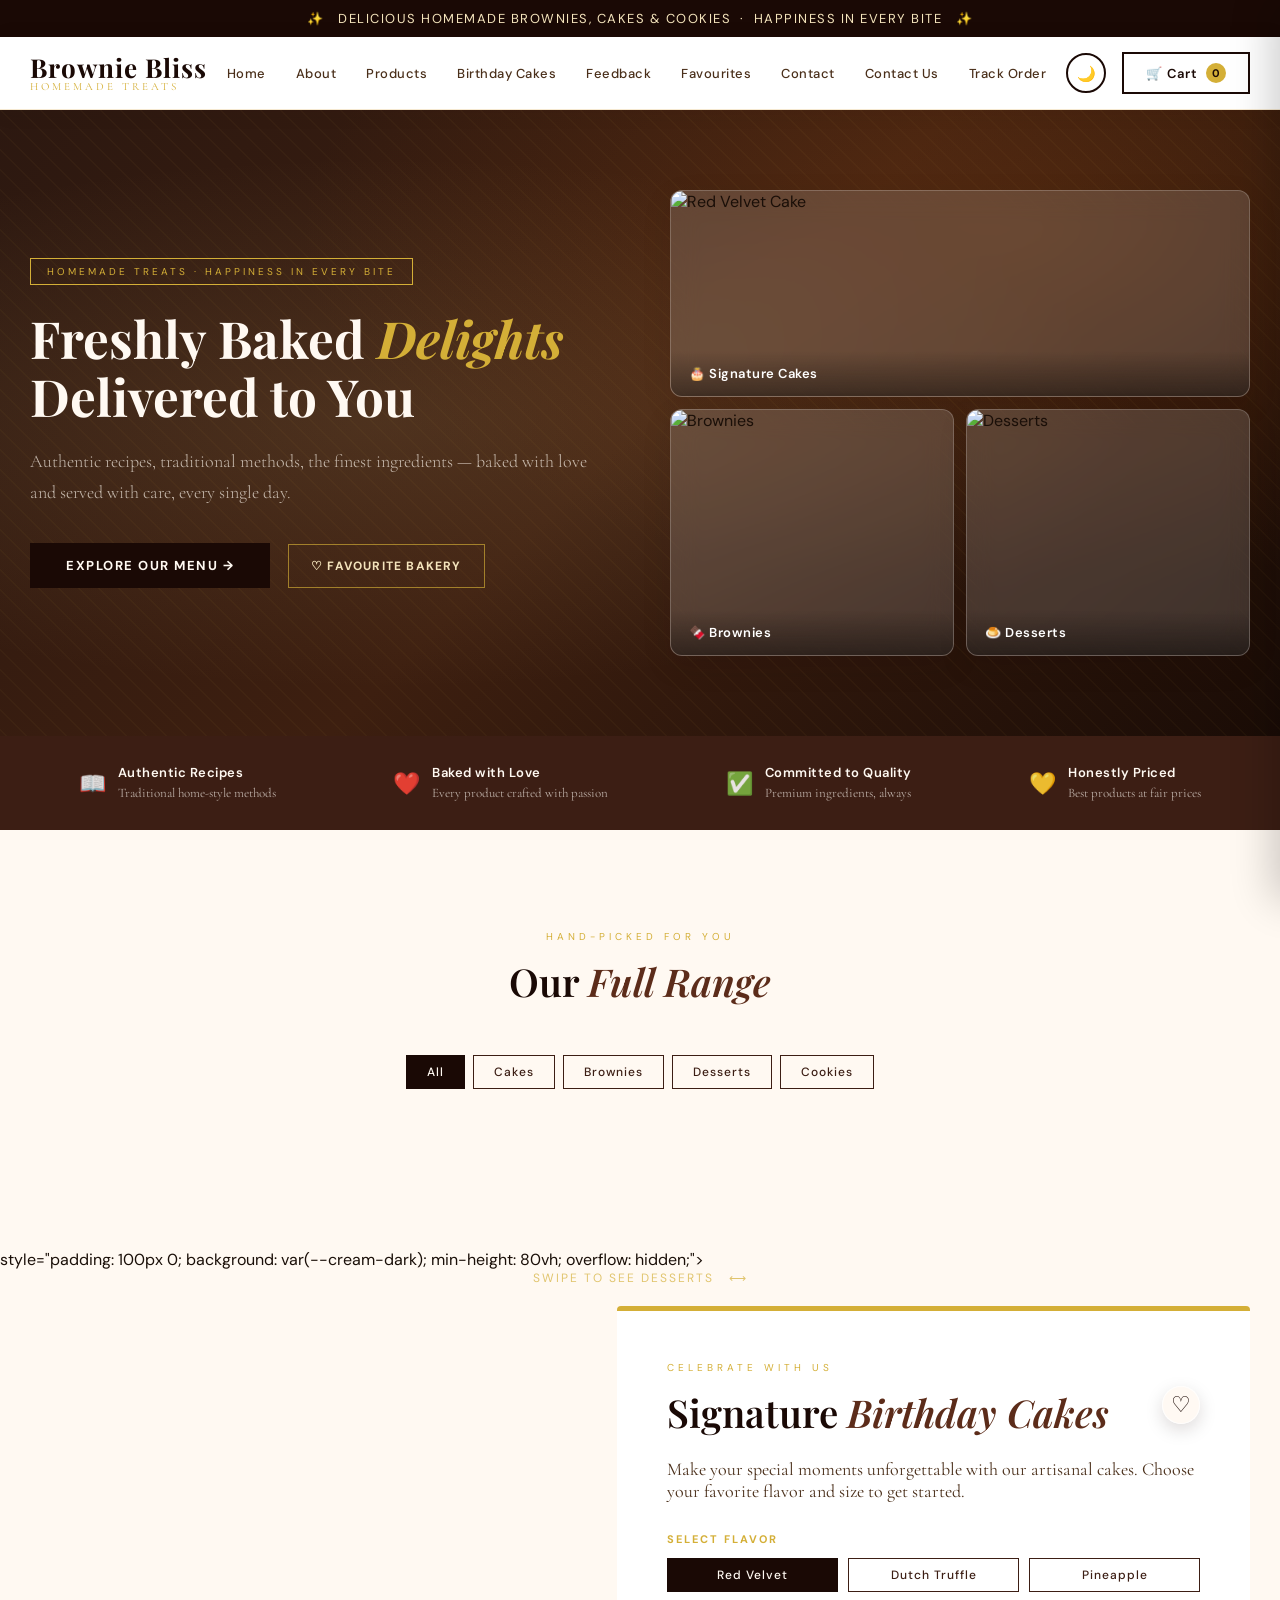
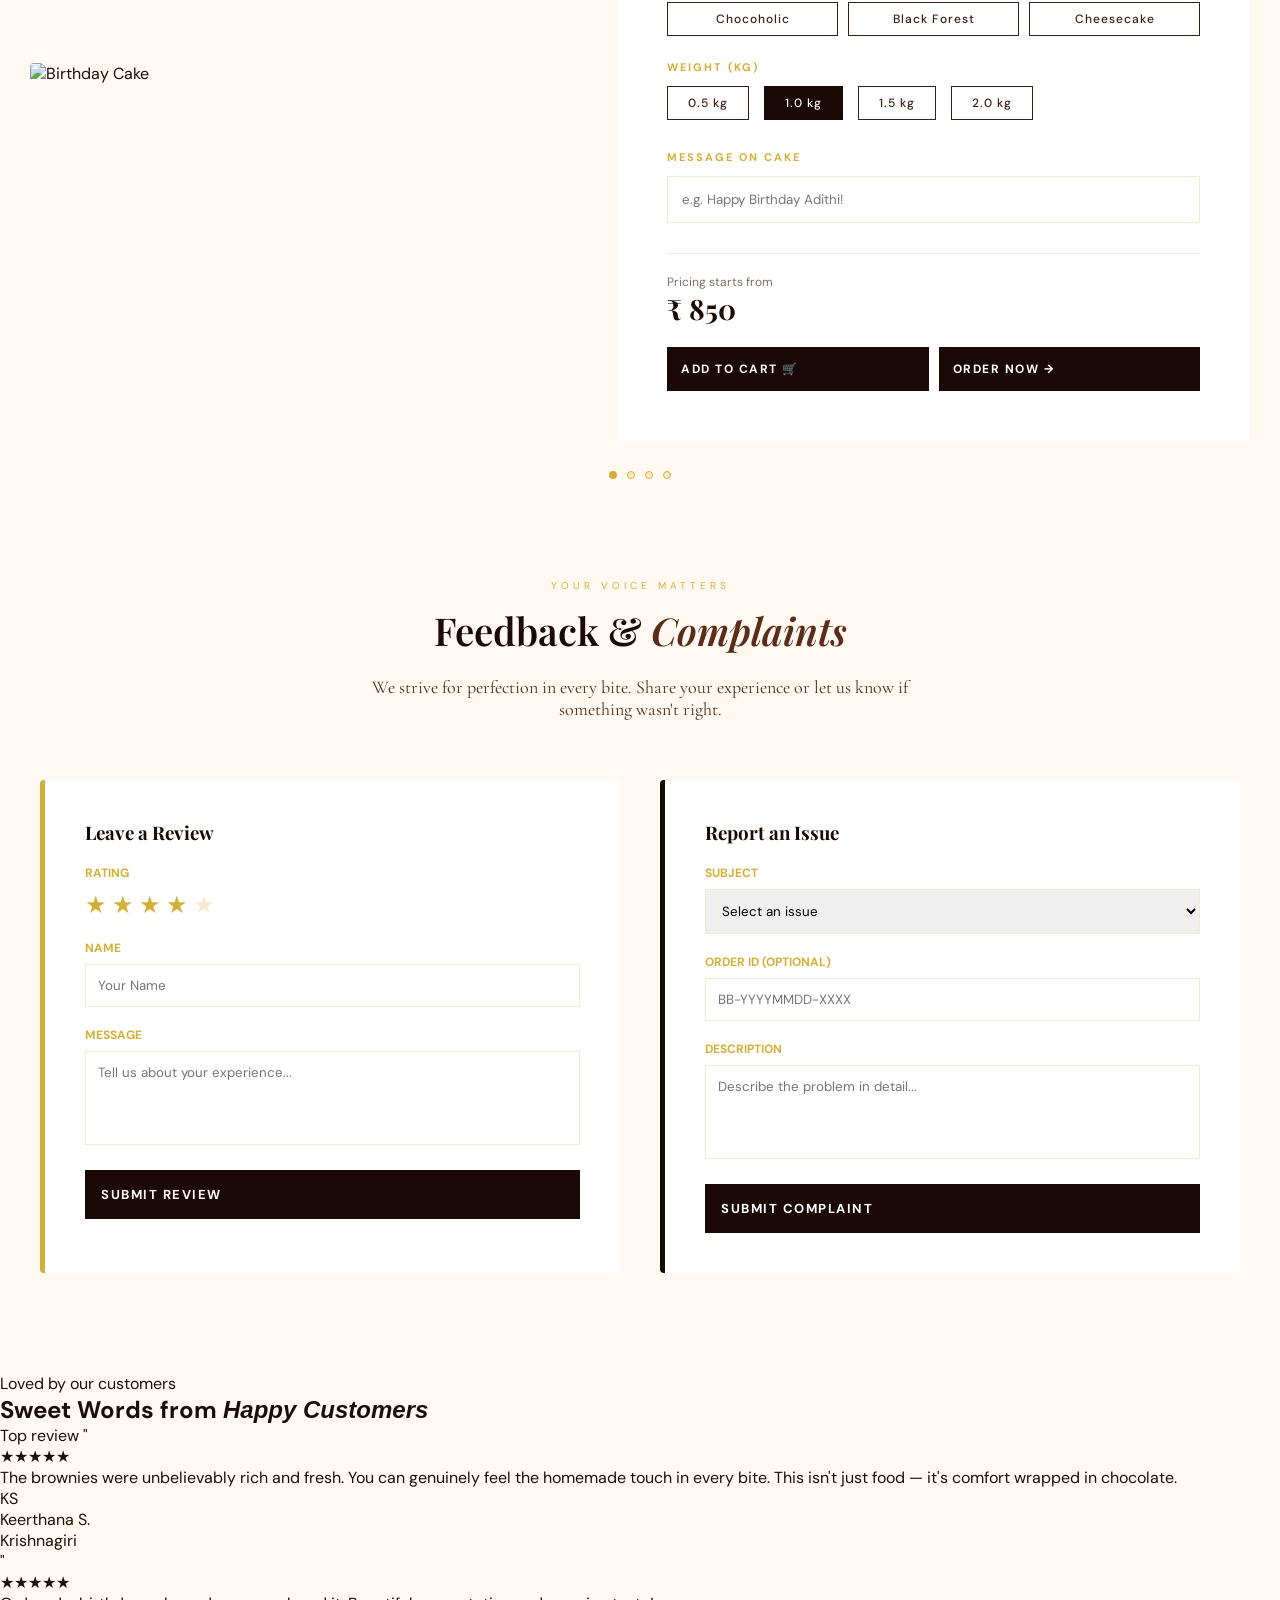
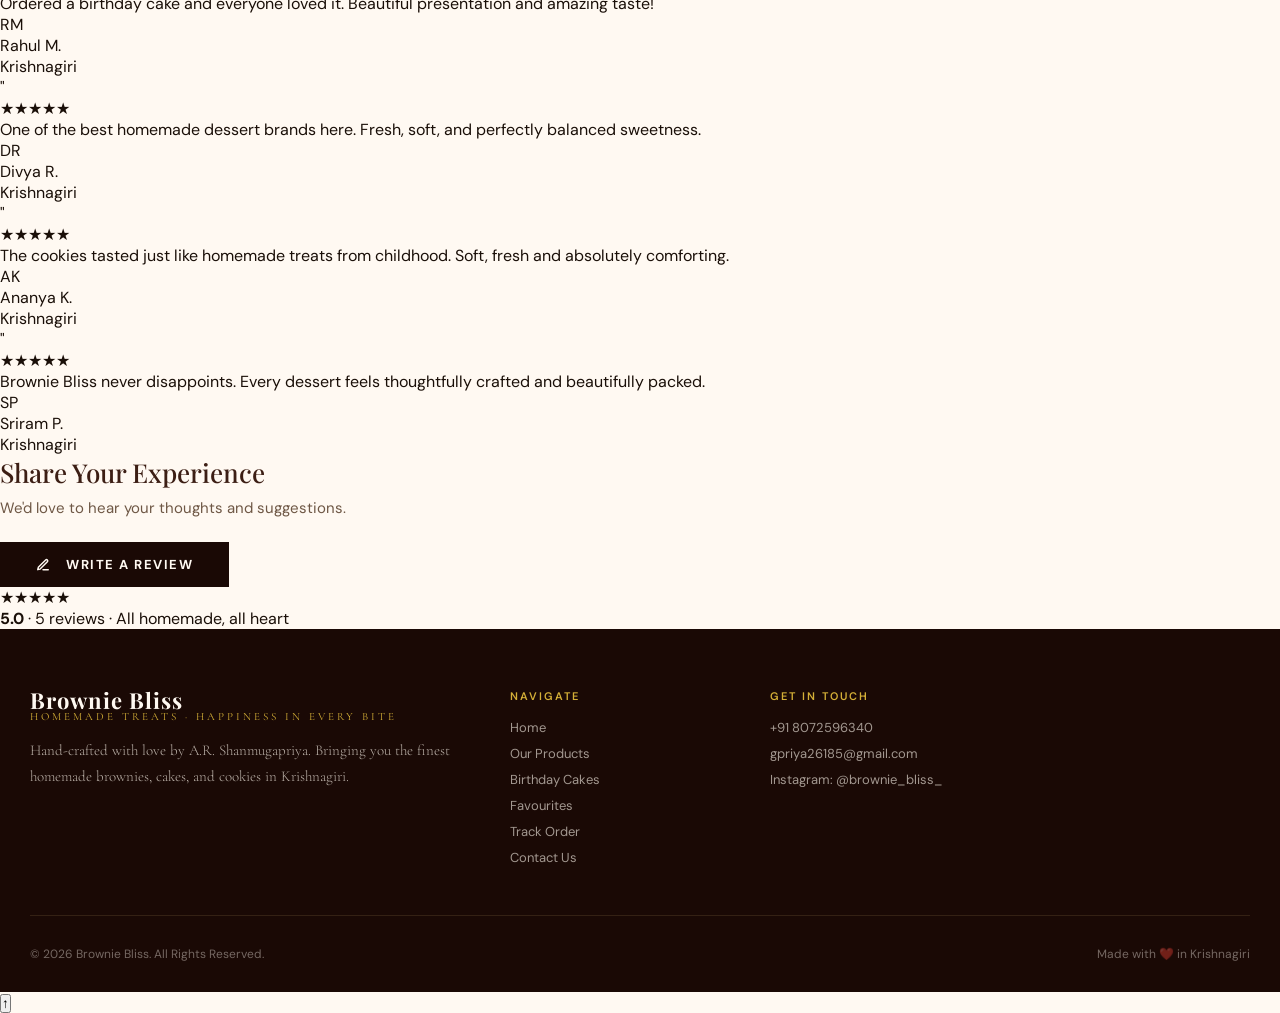
==== commit 7b61afc3: "Merge pull request #254 from Christina1507/aos-scroll-animation Add smooth scroll reveal animations " ====
--- a/public/index.html
+++ b/public/index.html
@@ -10,6 +10,7 @@
     href="https://fonts.googleapis.com/css2?family=Playfair+Display:ital,wght@0,400;0,600;0,700;1,400&family=Cormorant+Garamond:wght@300;400;500&family=DM+Sans:wght@300;400;500&display=swap"
     rel="stylesheet">
   <link rel="stylesheet" href="style.css">
+  
   <!-- Theme init: sets dark class synchronously before first paint (no flash) -->
   <script>
     (function () {
@@ -37,7 +38,7 @@
       <nav>
         <a href="index.html#home">Home</a>
         <a href="about.html">About</a>
-        <a href="index.html#products">Products</a>
+        <a href="products.html">Products</a>
         <a href="index.html#birthday">Birthday Cakes</a>
         <a href="#feedback">Feedback</a>
         <a href="favourites.html">Favourites <span class="nav-count" data-favourites-count style="display:none">0</span></a>
@@ -62,96 +63,151 @@
   </header>
 <div class="mobile-menu" id="mobileMenu">
   <a href="index.html#home">Home</a>
-  <a href="index.html#products">Products</a>
+  <a href="products.html">Products</a>
   <a href="index.html#birthday">Birthday Cakes</a>
   <a href="index.html#contact">Contact</a>
   <a href="track.html">Track Order</a>
 </div>
-  <!-- HERO -->
-  <section class="hero">
-    <div class="hero-bg"></div>
-    <div class="hero-pattern"></div>
-    <div class="hero-content">
-      <div class="hero-text">
-        <span class="hero-badge">Homemade Treats · Happiness in every bite</span>
-        <h1 class="hero-title">
-          Freshly Baked <em>Delights</em><br>Delivered to You
-        </h1>
-        <p class="hero-desc">Authentic recipes, traditional methods, the finest ingredients — baked with love
-          and served
-          with care, every single day.</p>
-        <a href="#products" class="hero-cta" style="text-decoration: none;">
-          Explore Our Menu &rarr;
-        </a>
-        <button class="hero-favourite-btn"
-          type="button"
-          data-fav-type="bakeries"
-          data-fav-id="brownie-bliss"
-          aria-pressed="false"
-          onclick="toggleBakeryFavourite()">
-          &#9825; Favourite Bakery
-        </button>
-      </div>
-      <div class="hero-visual">
-        <div class="hero-card">
-          <img src="https://theobroma.in/cdn/shop/files/redvelvet-theo.jpg?v=1701321860" alt="Red Velvet Cake">
-          <div class="hero-card-label">🎂 Signature Cakes</div>
-        </div>
-        <div class="hero-card">
-          <img src="https://theobroma.in/cdn/shop/files/OverloadBrownie_400x400.jpg?v=1711183338" alt="Brownies">
-          <div class="hero-card-label">🍫 Brownies</div>
-        </div>
-        <div class="hero-card">
-          <img src="https://theobroma.in/cdn/shop/files/Delicacies-04.jpg?v=1681320427" alt="Desserts">
-          <div class="hero-card-label">🍮 Desserts</div>
-        </div>
-      </div>
-    </div>
-  </section>
-
+<!-- HERO -->
+<section class="hero">
+  <div class="hero-bg"></div>
+  <div class="hero-pattern"></div>
+
+  <div class="hero-content">
+
+    <div class="hero-text" data-aos="fade-right">
+
+      <span class="hero-badge">
+        Homemade Treats · Happiness in every bite
+      </span>
+
+      <h1 class="hero-title">
+        Freshly Baked <em>Delights</em><br>
+        Delivered to You
+      </h1>
+
+      <p class="hero-desc">
+        Authentic recipes, traditional methods, the finest ingredients —
+        baked with love and served with care, every single day.
+      </p>
+
+      <a href="#products" class="hero-cta" style="text-decoration: none;">
+        Explore Our Menu &rarr;
+      </a>
+
+      <button
+        class="hero-favourite-btn"
+        type="button"
+        data-fav-type="bakeries"
+        data-fav-id="brownie-bliss"
+        aria-pressed="false"
+        onclick="toggleBakeryFavourite()">
+
+        &#9825; Favourite Bakery
+
+      </button>
+
+    </div>
+
+    <div class="hero-visual" data-aos="fade-left">
+
+      <div class="hero-card">
+
+        <img
+          src="https://theobroma.in/cdn/shop/files/redvelvet-theo.jpg?v=1701321860"
+          alt="Red Velvet Cake">
+
+        <div class="hero-card-label">
+          🎂 Signature Cakes
+        </div>
+
+      </div>
+
+      <div class="hero-card">
+
+        <img
+          src="https://theobroma.in/cdn/shop/files/OverloadBrownie_400x400.jpg?v=1711183338"
+          alt="Brownies">
+
+        <div class="hero-card-label">
+          🍫 Brownies
+        </div>
+
+      </div>
+
+      <div class="hero-card">
+
+        <img
+          src="https://theobroma.in/cdn/shop/files/Delicacies-04.jpg?v=1681320427"
+          alt="Desserts">
+
+        <div class="hero-card-label">
+          🍮 Desserts
+        </div>
+
+      </div>
+
+    </div>
+
+  </div>
+</section>
   <!-- VALUES STRIP -->
-  <div class="values-strip" id="about">
-    <div class="values-inner">
-      <div class="value-item">
-        <span class="value-icon">📖</span>
-        <div class="value-text">
-          <strong>Authentic Recipes</strong>
-          <span>Traditional home-style methods</span>
-        </div>
-      </div>
-      <div class="value-item">
-        <span class="value-icon">❤️</span>
-        <div class="value-text">
-          <strong>Baked with Love</strong>
-          <span>Every product crafted with passion</span>
-        </div>
-      </div>
-      <div class="value-item">
-        <span class="value-icon">✅</span>
-        <div class="value-text">
-          <strong>Committed to Quality</strong>
-          <span>Premium ingredients, always</span>
-        </div>
-      </div>
-      <div class="value-item">
-        <span class="value-icon">💛</span>
-        <div class="value-text">
-          <strong>Honestly Priced</strong>
-          <span>Best products at fair prices</span>
-        </div>
-      </div>
-    </div>
+<div class="values-strip" id="about">
+
+  <div class="values-inner" data-aos="fade-up">
+
+    <div class="value-item">
+      <span class="value-icon">📖</span>
+
+      <div class="value-text">
+        <strong>Authentic Recipes</strong>
+        <span>Traditional home-style methods</span>
+      </div>
+    </div>
+
+    <div class="value-item">
+      <span class="value-icon">❤️</span>
+
+      <div class="value-text">
+        <strong>Baked with Love</strong>
+        <span>Every product crafted with passion</span>
+      </div>
+    </div>
+
+    <div class="value-item">
+      <span class="value-icon">✅</span>
+
+      <div class="value-text">
+        <strong>Committed to Quality</strong>
+        <span>Premium ingredients, always</span>
+      </div>
+    </div>
+
+    <div class="value-item">
+      <span class="value-icon">💛</span>
+
+      <div class="value-text">
+        <strong>Honestly Priced</strong>
+        <span>Best products at fair prices</span>
+      </div>
+    </div>
+
   </div>
-
-
-
+</div>
   <!-- PRODUCTS SECTION -->
   <section class="products-section" id="products" style="padding: 100px 30px; background: var(--cream);">
     <div class="products-inner">
-      <div class="section-header">
-        <span class="section-label">Hand-picked for you</span>
-        <h2 class="section-title">Our <em>Full Range</em></h2>
-      </div>
+      <div class="section-header" data-aos="fade-up">
+
+  <span class="section-label">
+    Hand-picked for you
+  </span>
+
+  <h2 class="section-title">
+    Our <em>Full Range</em>
+  </h2>
+
+</div>
 
       <div class="filter-tabs" style="margin-bottom: 60px;">
         <button class="filter-tab active" onclick="filterProducts('all', this)">All</button>
@@ -166,7 +222,7 @@
   </section>
 
   <!-- BIRTHDAY & DESSERT SLIDER SECTION -->
-  <section class="birthday-section" id="birthday"
+  <section class="birthday-section" data-aos="fade-up"></section>
     style="padding: 100px 0; background: var(--cream-dark); min-height: 80vh; overflow: hidden;">
     
     <!-- Slider Hint -->
@@ -574,7 +630,6 @@
     </div>
   </section>
 
-
 <section class="bb-reviews">
   <p class="eyebrow">Loved by our customers</p>
   <h2>Sweet Words from <em>Happy Customers</em></h2>
@@ -585,7 +640,12 @@
       <span class="featured-badge">Top review</span>
       <span class="quote-mark">"</span>
       <div class="stars">★★★★★</div>
-      <p class="review-text">The brownies were unbelievably rich and fresh. You can genuinely feel the homemade touch in every bite. This isn't just food — it's comfort wrapped in chocolate.</p>
+      <p class="review-text">
+        The brownies were unbelievably rich and fresh.
+        You can genuinely feel the homemade touch in every bite.
+        This isn't just food — it's comfort wrapped in chocolate.
+      </p>
+
       <div class="reviewer">
         <div class="reviewer-avatar">KS</div>
         <div>
@@ -593,67 +653,88 @@
           <p class="reviewer-location">Krishnagiri</p>
         </div>
       </div>
-    </div>
 
     <div class="review-card">
       <span class="quote-mark">"</span>
       <div class="stars">★★★★★</div>
-      <p class="review-text">Ordered a birthday cake and everyone loved it. Beautiful presentation and amazing taste!</p>
+      <p class="review-text">
+        Ordered a birthday cake and everyone loved it.
+        Beautiful presentation and amazing taste!
+      </p>
+
       <div class="reviewer">
         <div class="reviewer-avatar">RM</div>
         <div>
           <p class="reviewer-name">Rahul M.</p>
           <p class="reviewer-location">Krishnagiri</p>
         </div>
-      </div>
-    </div>
 
     <div class="review-card">
       <span class="quote-mark">"</span>
       <div class="stars">★★★★★</div>
-      <p class="review-text">One of the best homemade dessert brands here. Fresh, soft, and perfectly balanced sweetness.</p>
+      <p class="review-text">
+        One of the best homemade dessert brands here.
+        Fresh, soft, and perfectly balanced sweetness.
+      </p>
+
       <div class="reviewer">
         <div class="reviewer-avatar">DR</div>
         <div>
           <p class="reviewer-name">Divya R.</p>
           <p class="reviewer-location">Krishnagiri</p>
         </div>
-      </div>
-    </div>
 
     <div class="review-card">
       <span class="quote-mark">"</span>
       <div class="stars">★★★★★</div>
-      <p class="review-text">The cookies tasted just like homemade treats from childhood. Soft, fresh and absolutely comforting.</p>
+      <p class="review-text">
+        The cookies tasted just like homemade treats from childhood.
+        Soft, fresh and absolutely comforting.
+      </p>
+
       <div class="reviewer">
         <div class="reviewer-avatar">AK</div>
         <div>
           <p class="reviewer-name">Ananya K.</p>
           <p class="reviewer-location">Krishnagiri</p>
         </div>
-      </div>
-    </div>
+
+      </div>
 
     <div class="review-card">
       <span class="quote-mark">"</span>
       <div class="stars">★★★★★</div>
-      <p class="review-text">Brownie Bliss never disappoints. Every dessert feels thoughtfully crafted and beautifully packed.</p>
+      <p class="review-text">
+        Brownie Bliss never disappoints.
+        Every dessert feels thoughtfully crafted and beautifully packed.
+      </p>
+
       <div class="reviewer">
         <div class="reviewer-avatar">SP</div>
         <div>
           <p class="reviewer-name">Sriram P.</p>
           <p class="reviewer-location">Krishnagiri</p>
         </div>
+        <h3 style="font-family: 'Playfair Display', serif; font-size: 26px; color: #3C1E14; margin-bottom: 8px; font-weight: 500;">Share Your Experience</h3>
+        <p style="color: var(--text-mid); font-size: 15px; margin-bottom: 24px; opacity: 0.8;">We'd love to hear your thoughts and suggestions.</p>
+        
+        <form onsubmit="event.preventDefault(); showToast('Thank you for your feedback! ⭐'); this.reset();" style="display: inline-block;">
+          <button class="hero-cta premium-write-btn" type="submit">
+            <svg width="14" height="14" viewBox="0 0 24 24" fill="none" stroke="currentColor" stroke-width="2.5" style="margin-right: 4px;"><path d="M12 20h9" stroke-linecap="round" stroke-linejoin="round"/><path d="M16.5 3.5a2.12 2.12 0 0 1 3 3L7 19l-4 1 1-4Z" stroke-linecap="round" stroke-linejoin="round"/></svg>
+            Write a Review
+          </button>
+        </form>
       </div>
     </div>
 
   </div>
+</section>
 
   <div class="bb-overall">
     <span class="stars-big">★★★★★</span>
     <p class="rating-text"><strong>5.0</strong> · 5 reviews · All homemade, all heart</p>
   </div>
-</section>
+
 
   <!-- FOOTER -->
   <footer id="contact">
@@ -670,7 +751,7 @@
         <div class="footer-col">
           <h4>Navigate</h4>
           <a href="#home">Home</a>
-          <a href="#products">Our Products</a>
+          <a href="products.html">Our Products</a>
           <a href="#birthday">Birthday Cakes</a>
           <a href="favourites.html">Favourites</a>
           <a href="track.html">Track Order</a>
@@ -693,6 +774,7 @@
         <span>Made with ❤️ in Krishnagiri</span>
       </div>
     </div>
+    
   </footer>
 
   <!-- SHARED COMPONENTS -->
@@ -717,8 +799,9 @@
 
   <!-- TOAST -->
   <div class="toast" id="toast"></div>
-
+  <button id="scrollTopBtn" onclick="scrollToTop()">↑</button>
   <script src="script.js"></script>
+  <script src="https://unpkg.com/aos@2.3.4/dist/aos.js"></script>
 </body>
 
 </html>
